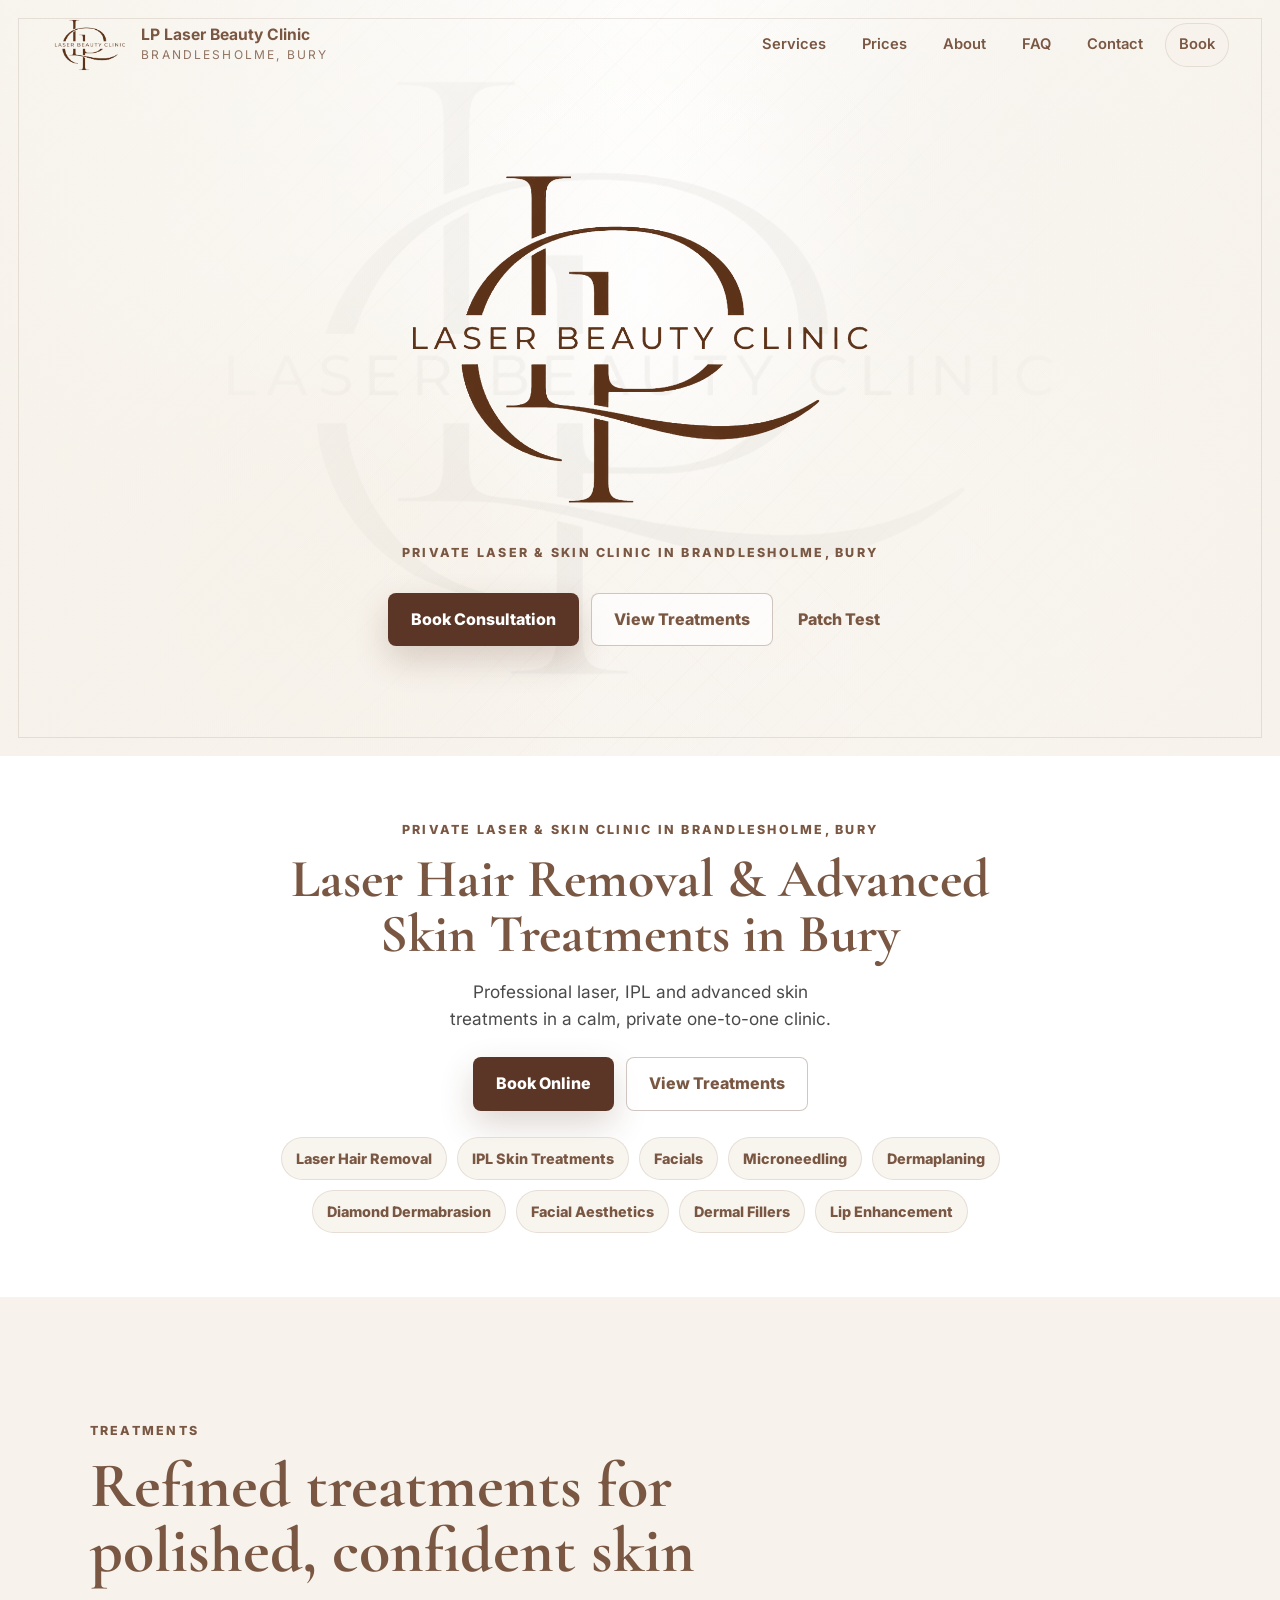
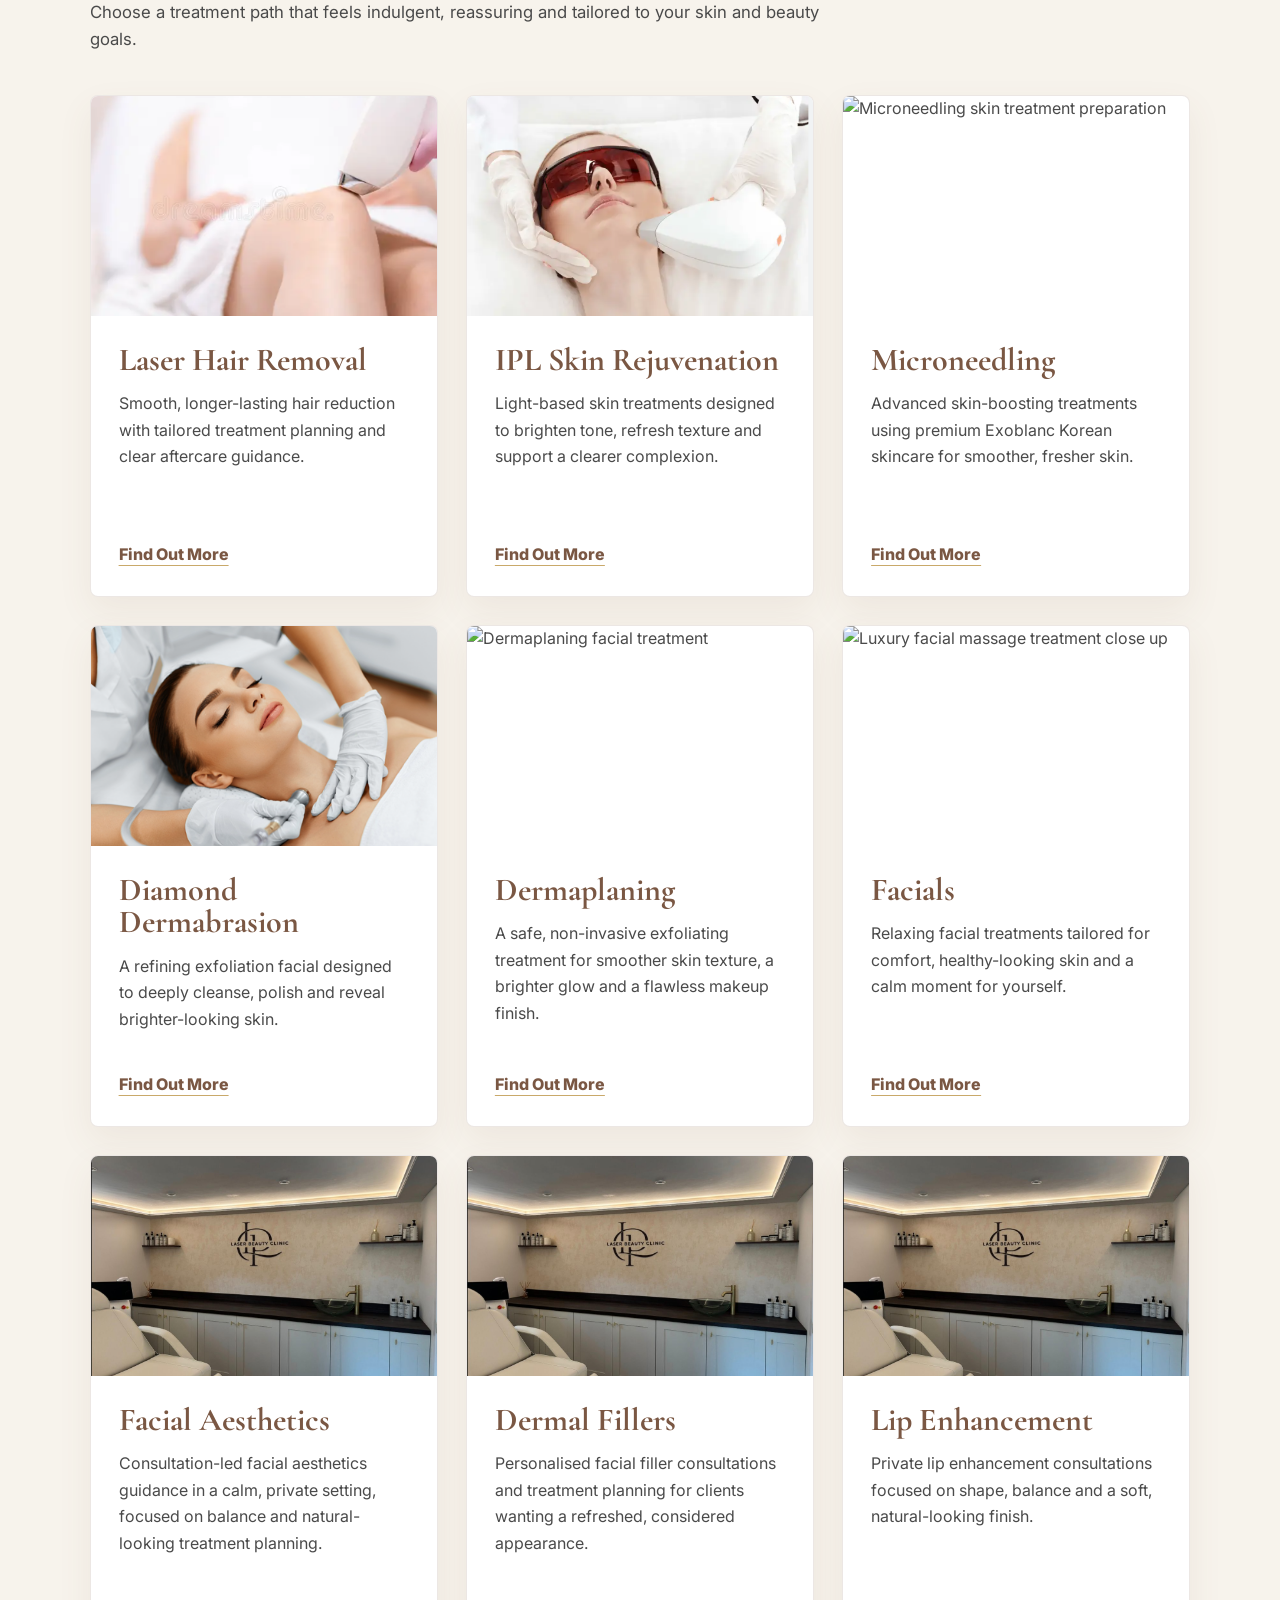
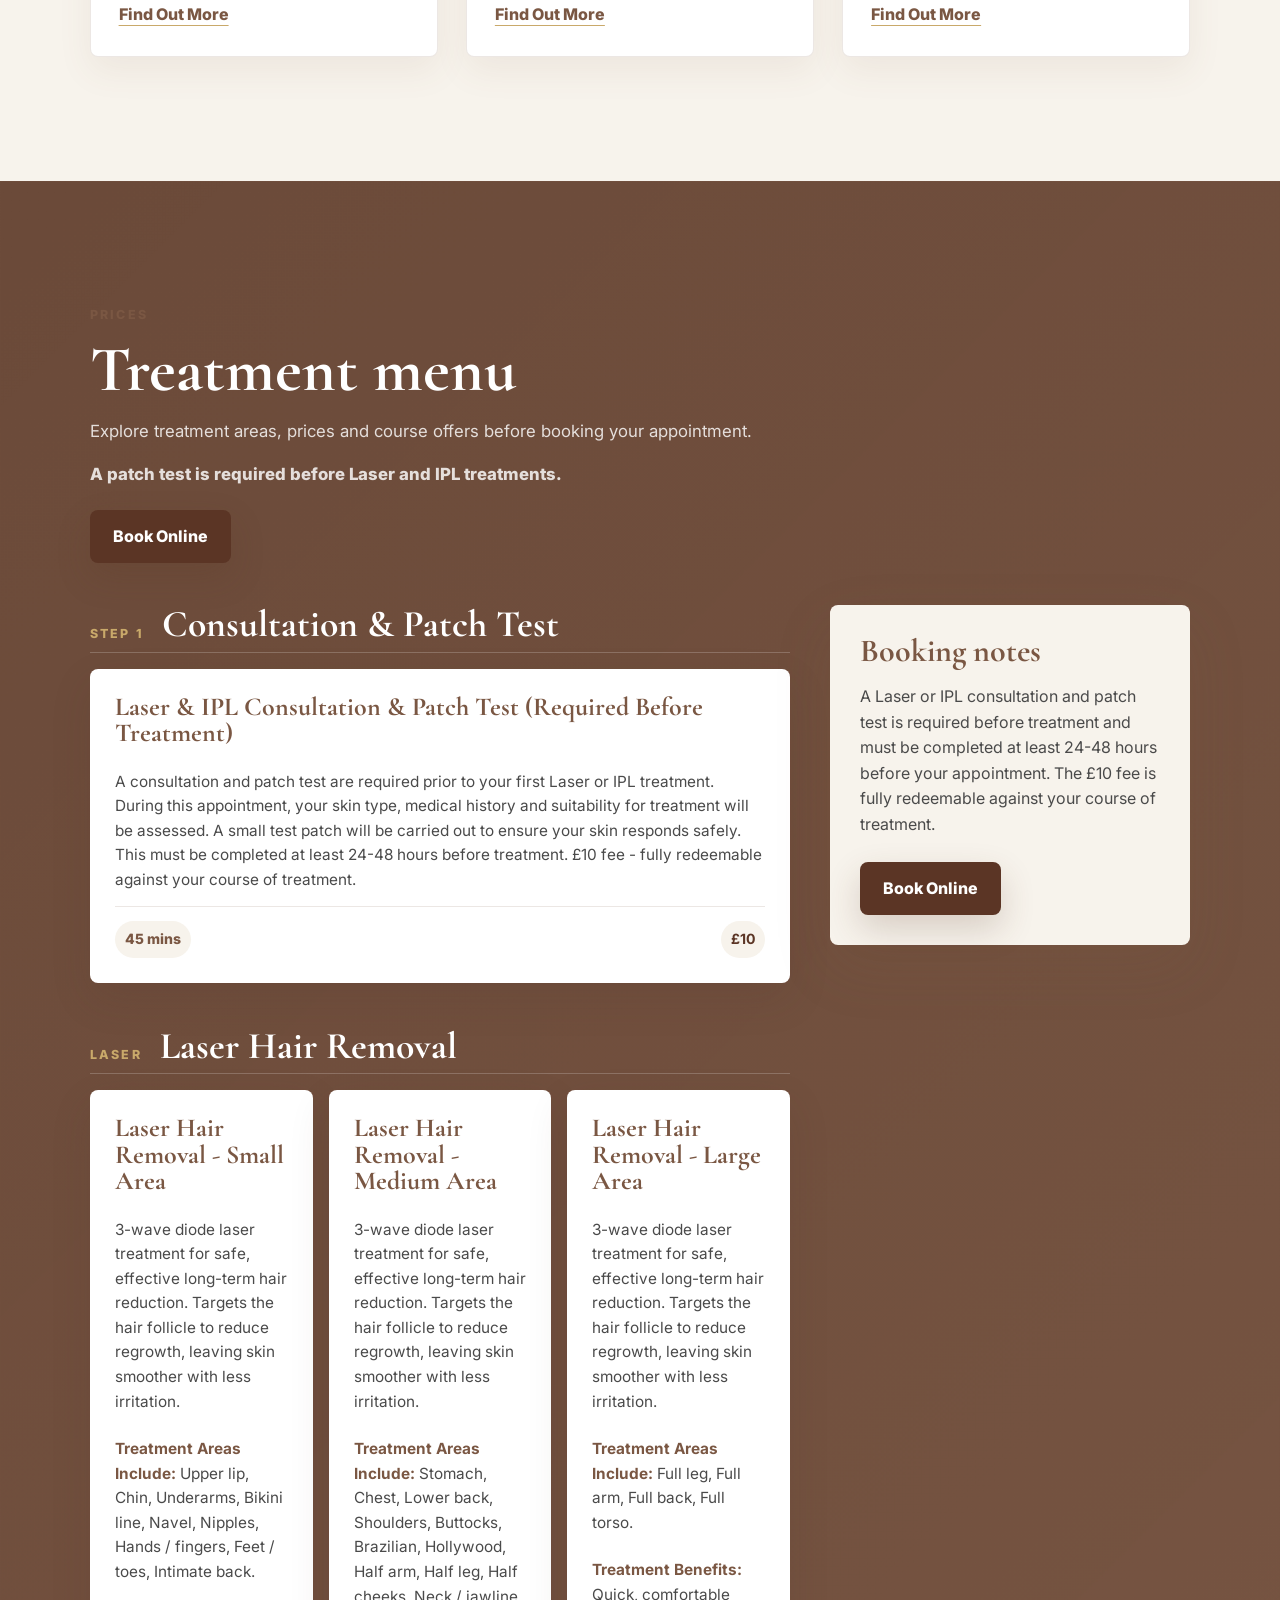
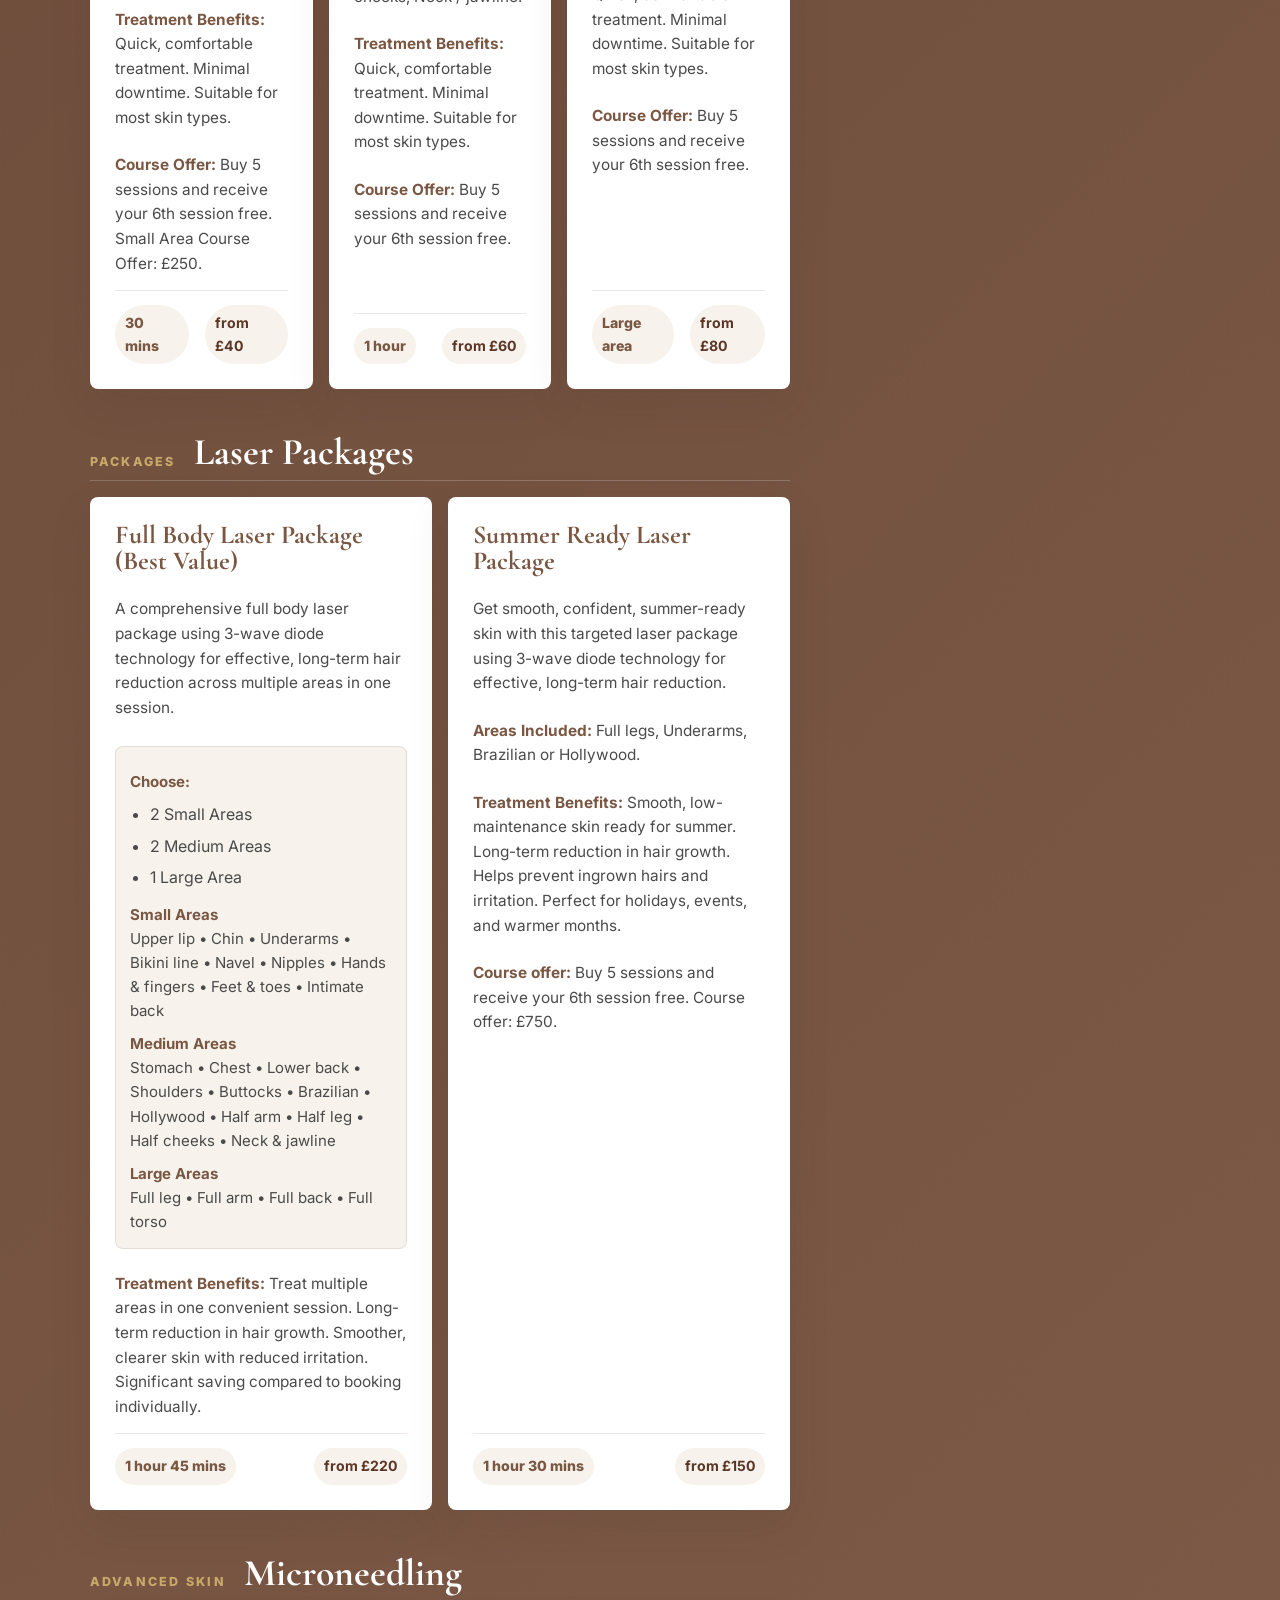
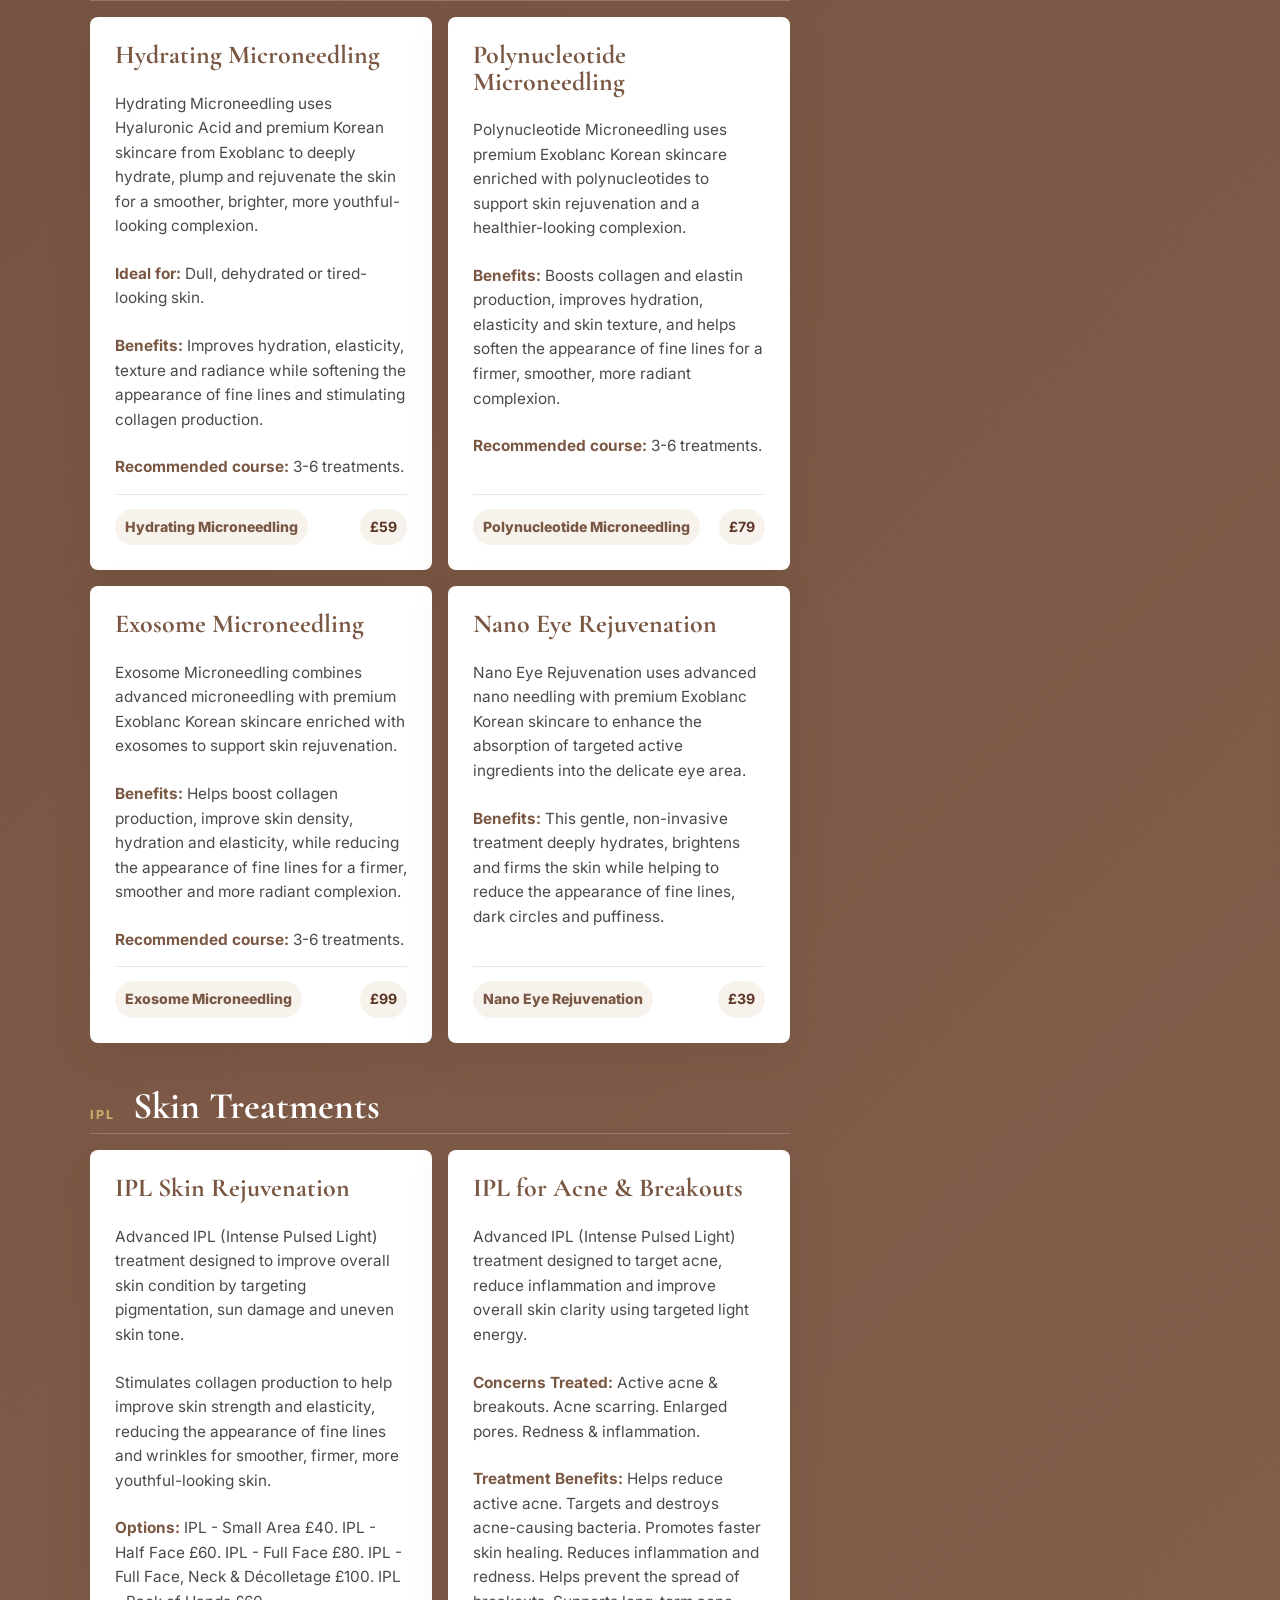
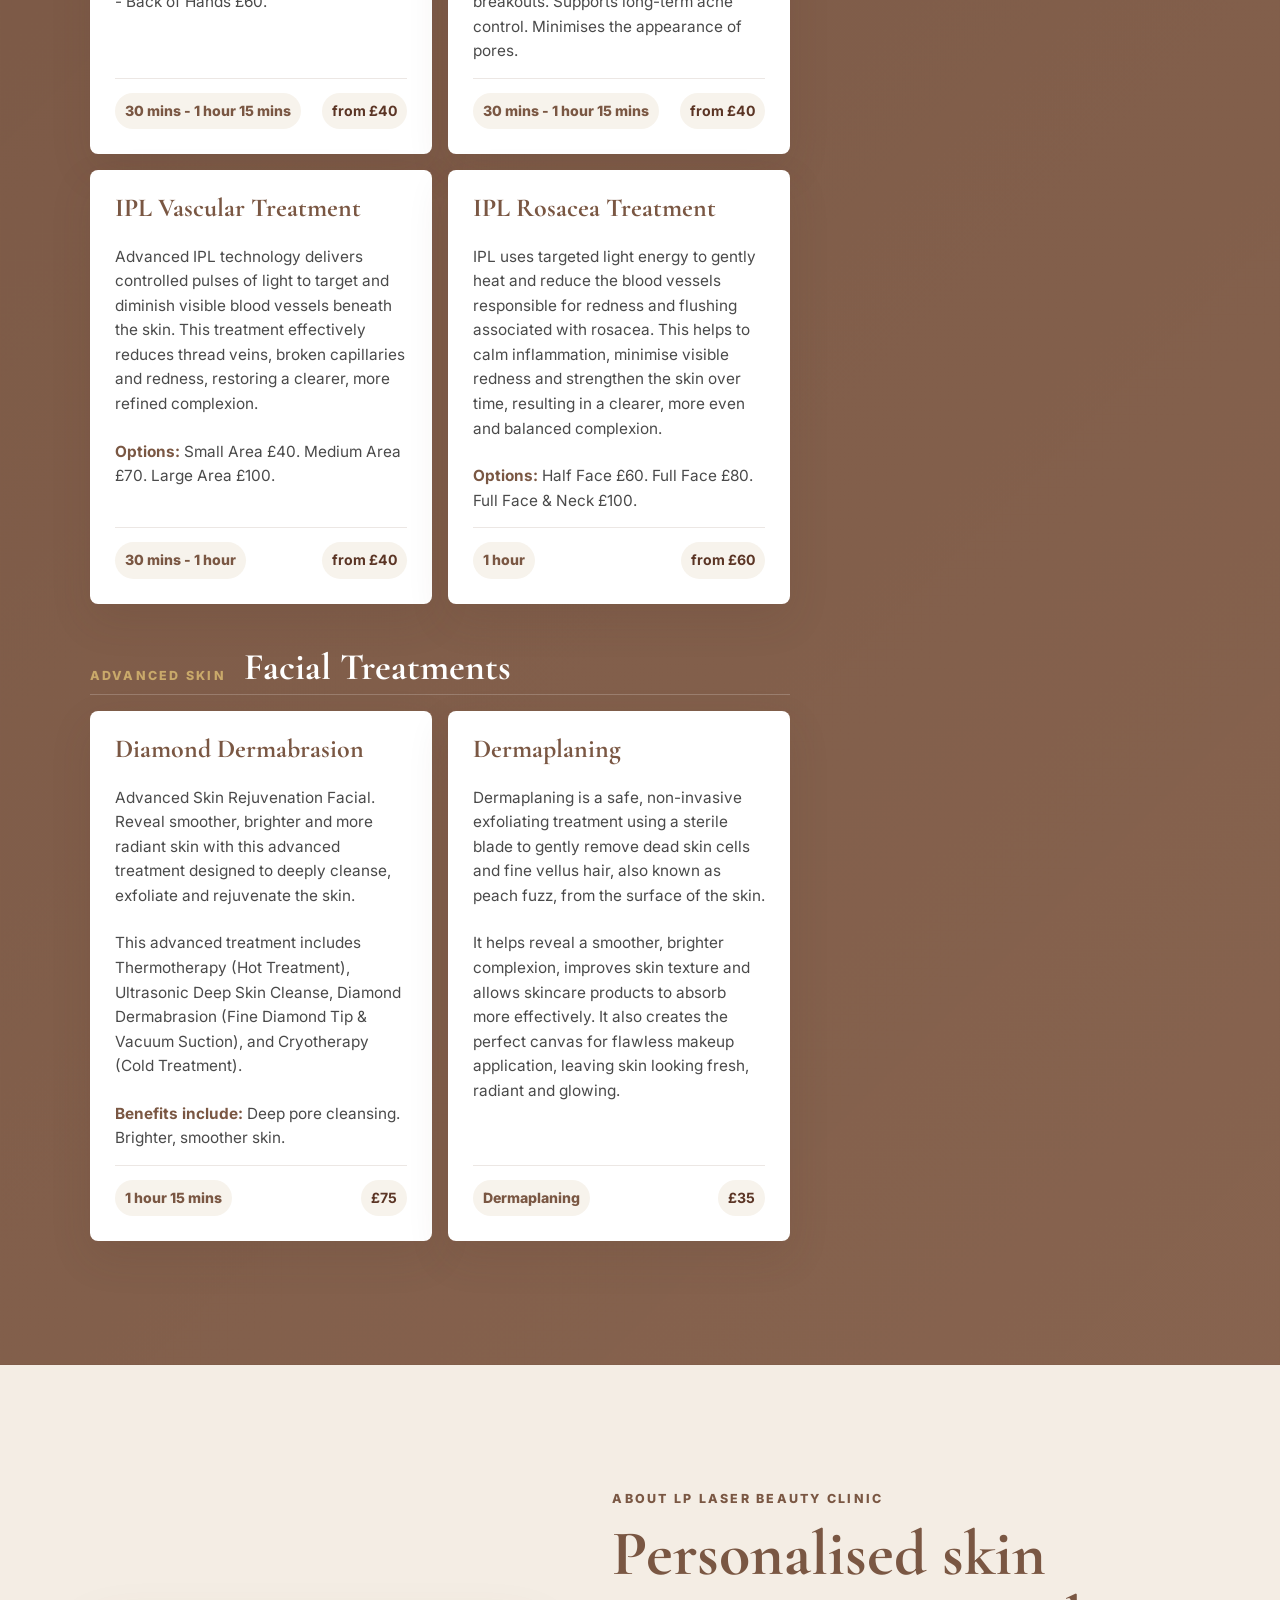
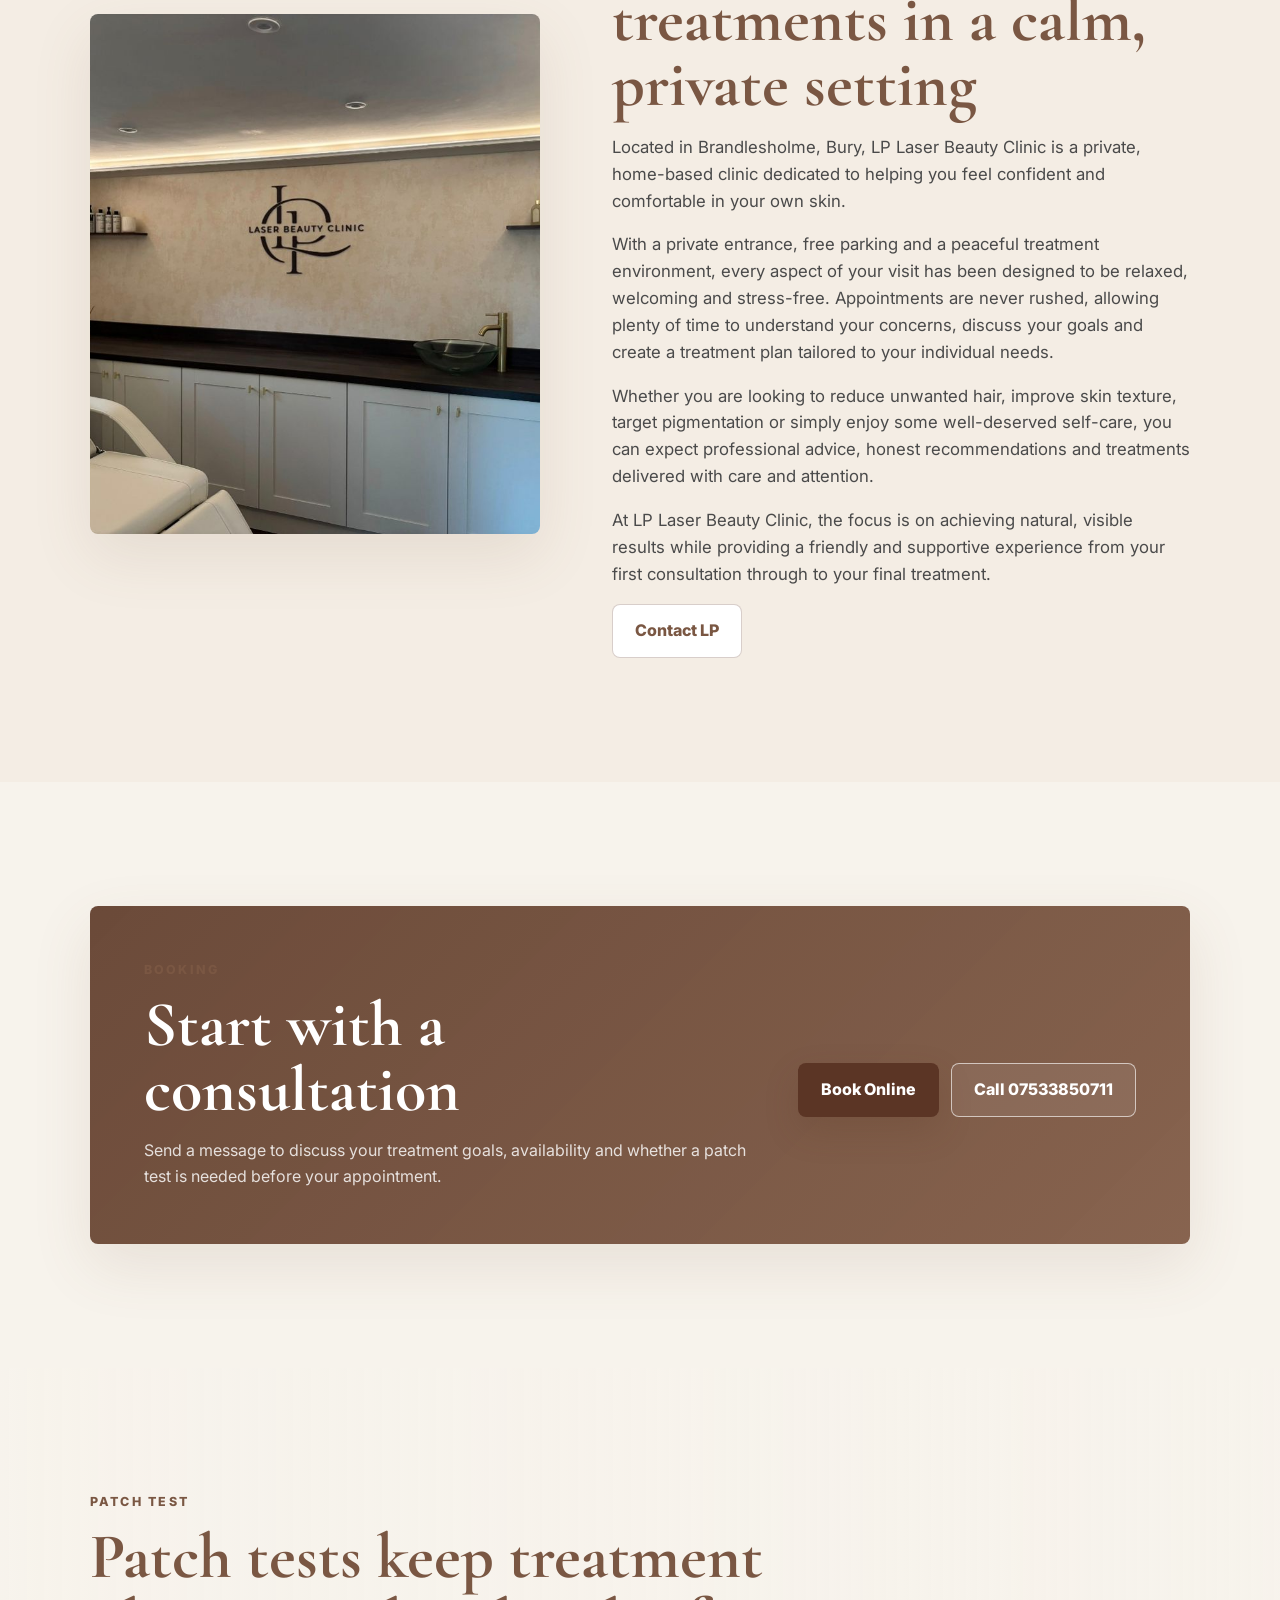
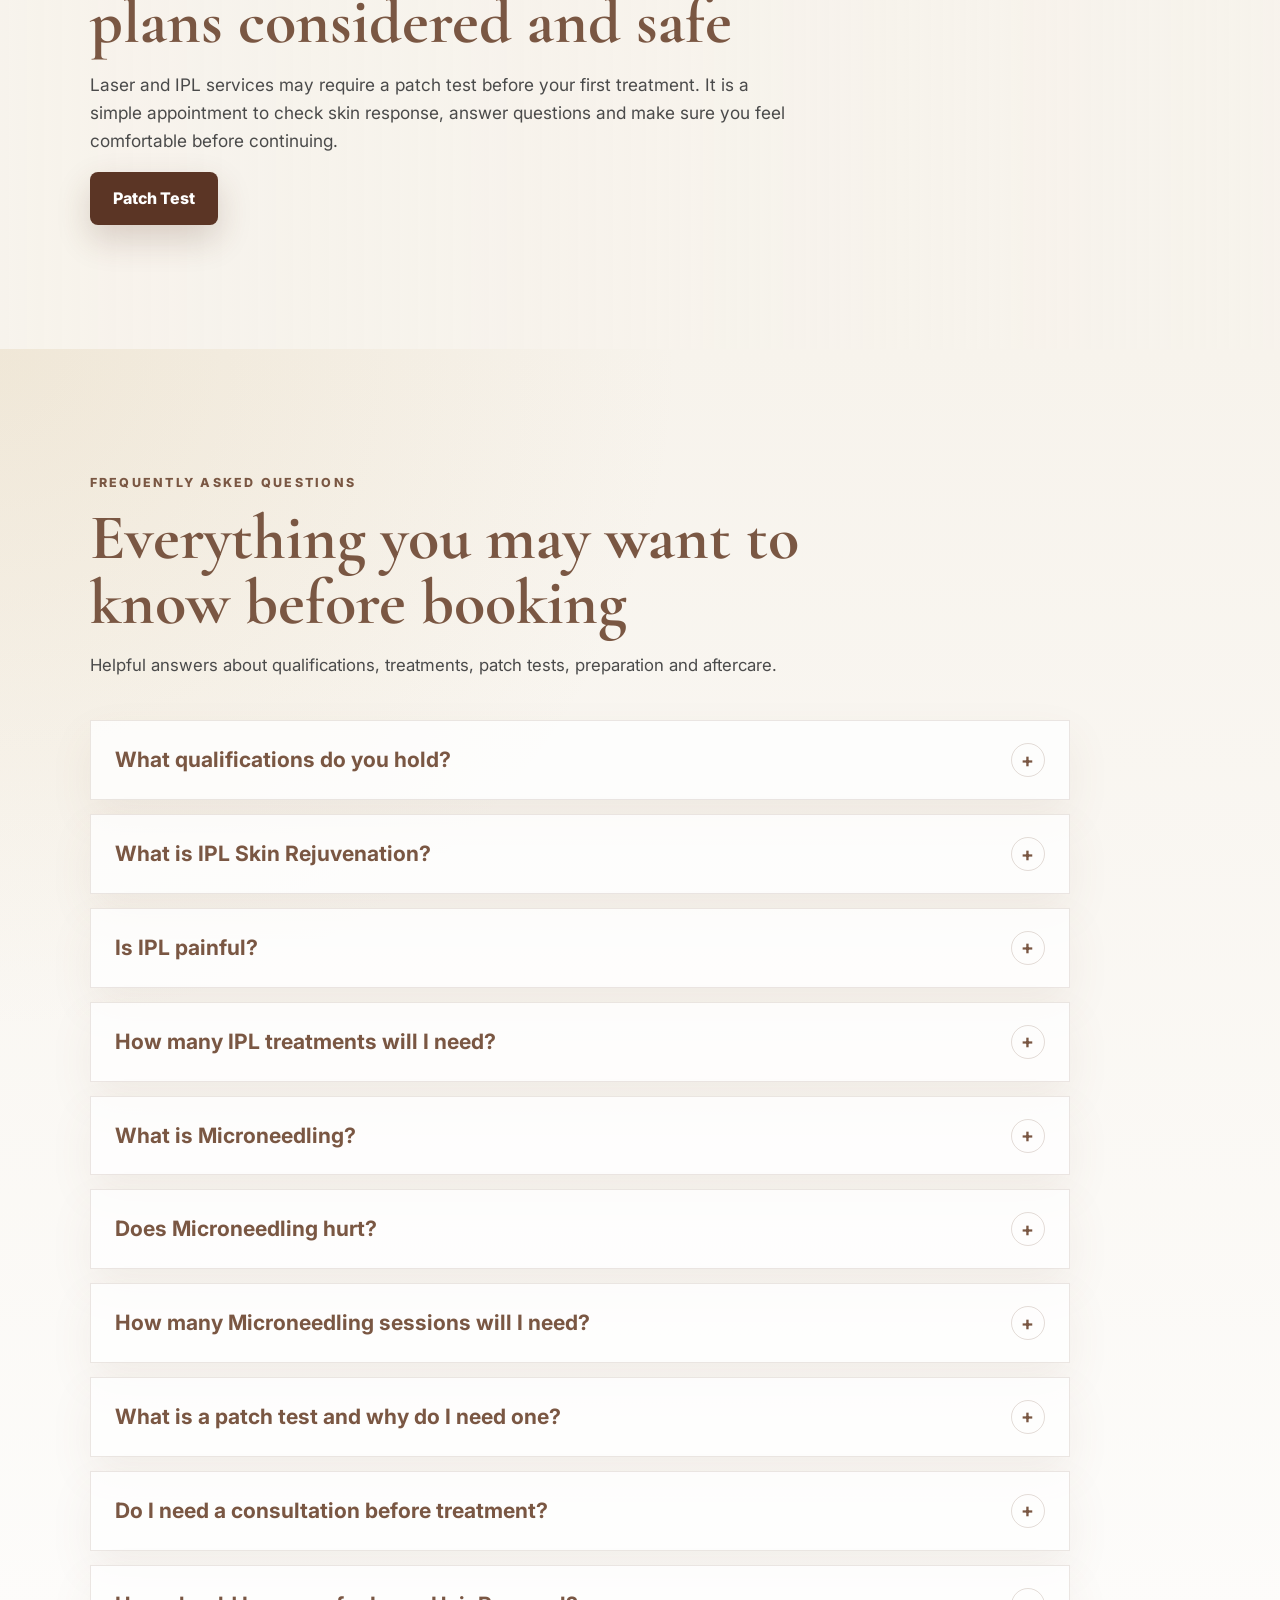
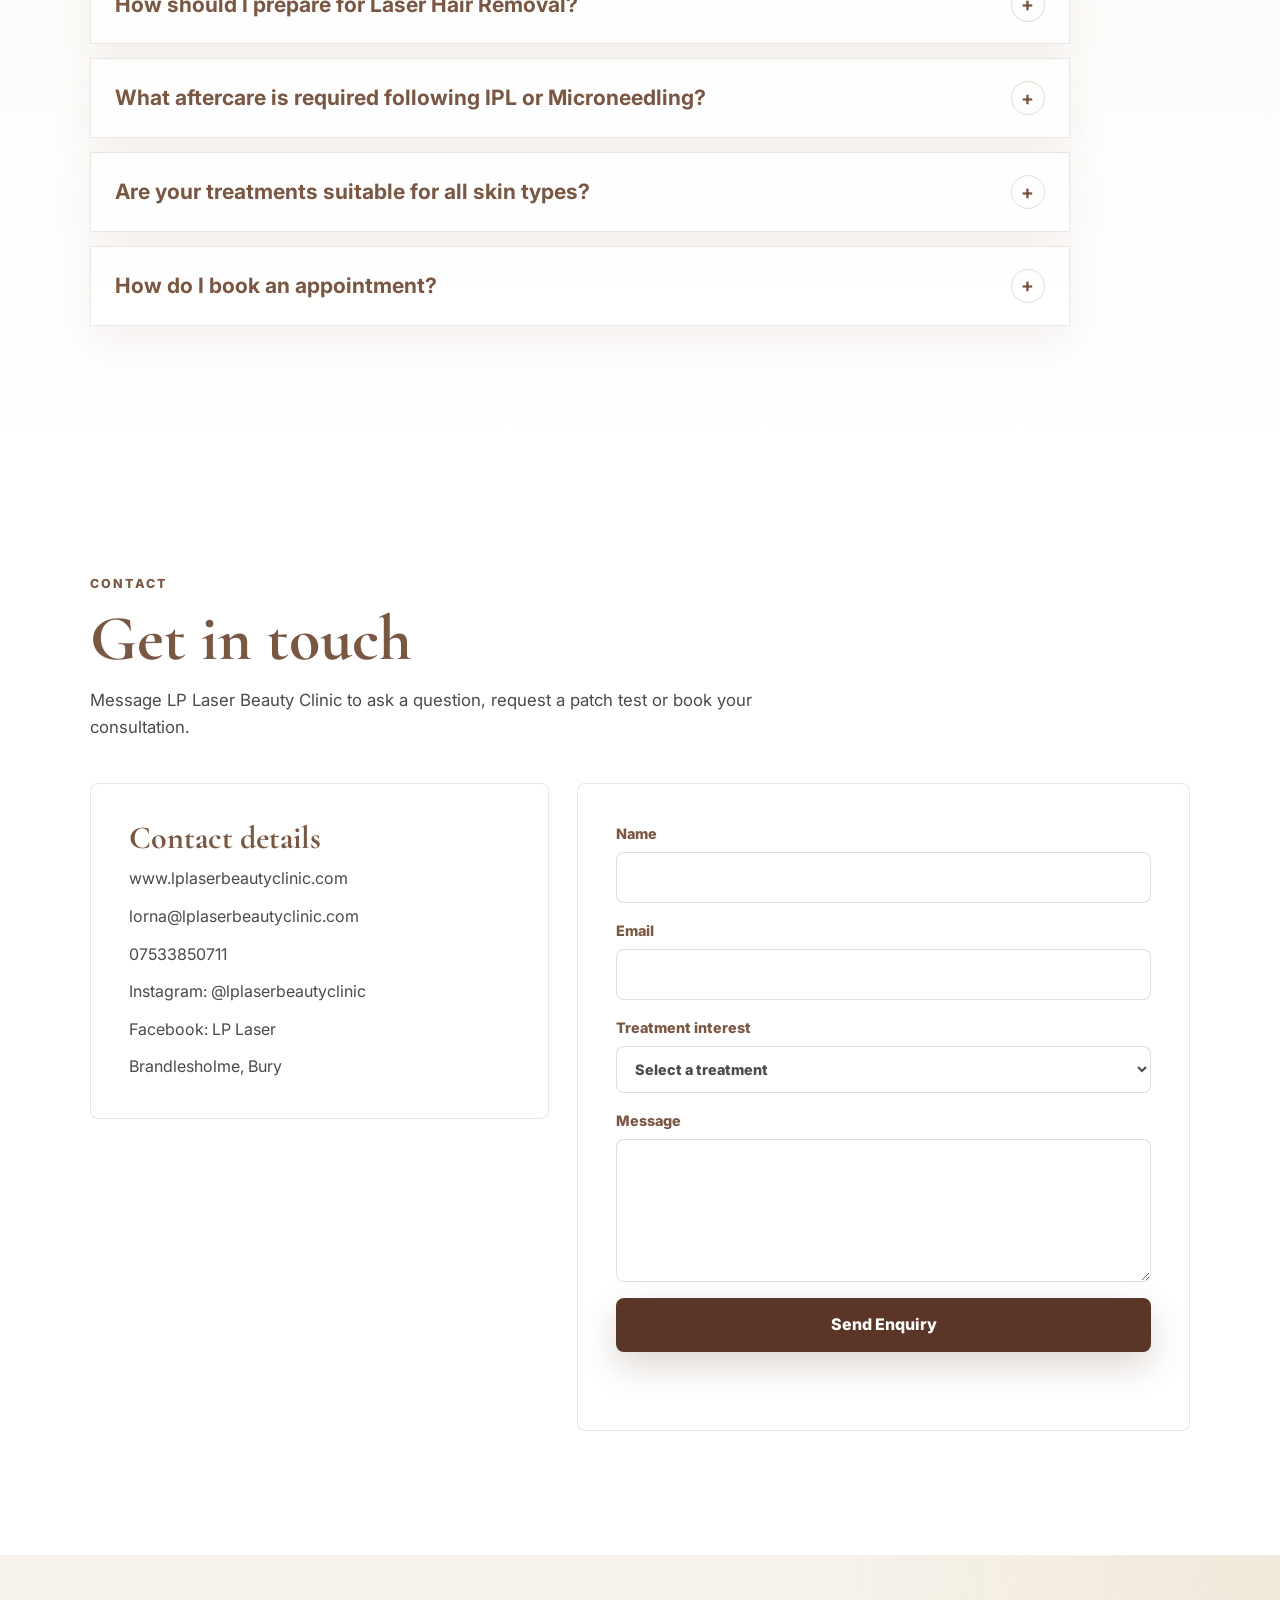
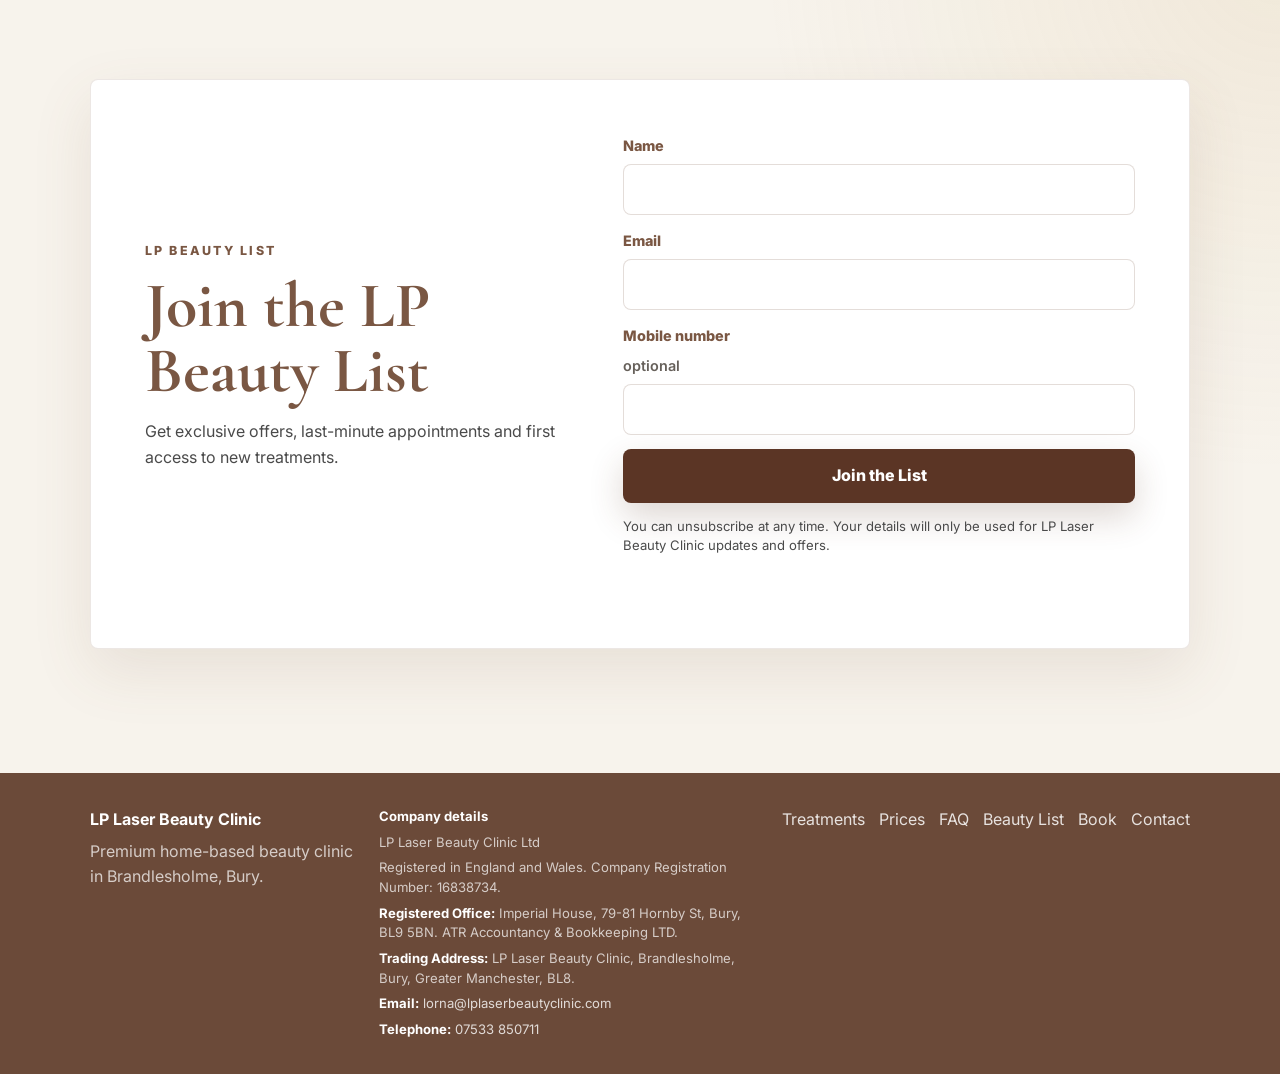
==== index.html @ 33c4f33a "Update laser hair removal pricing" ====
<!DOCTYPE html>
<html lang="en">
<head>
  <meta charset="UTF-8">
  <meta name="viewport" content="width=device-width, initial-scale=1.0">
  <meta name="description" content="Private laser and skin clinic in Brandlesholme, Bury offering laser hair removal, IPL, microneedling, dermaplaning, facials and facial aesthetics.">
  <meta name="robots" content="index, follow">
  <meta name="theme-color" content="#F7F3EC">
  <link rel="canonical" href="https://www.lplaserbeautyclinic.com/">
  <link rel="icon" href="photos%20%26%20Logos/lp-logo-silhouette.svg" type="image/svg+xml">
  <meta property="og:type" content="website">
  <meta property="og:title" content="Laser Hair Removal & Skin Clinic in Bury | LP Laser Beauty Clinic">
  <meta property="og:description" content="Private laser hair removal, IPL skin treatments, microneedling, dermaplaning, diamond dermabrasion, facials and facial aesthetics in Brandlesholme, Bury.">
  <meta property="og:url" content="https://www.lplaserbeautyclinic.com/">
  <meta property="og:site_name" content="LP Laser Beauty Clinic">
  <meta property="og:image" content="https://www.lplaserbeautyclinic.com/photos%20%26%20Logos/clinic-room.jpg">
  <meta name="twitter:card" content="summary_large_image">
  <meta name="twitter:title" content="Laser Hair Removal & Skin Clinic in Bury | LP Laser Beauty Clinic">
  <meta name="twitter:description" content="Private laser hair removal, IPL skin treatments, microneedling, dermaplaning, diamond dermabrasion, facials and facial aesthetics in Brandlesholme, Bury.">
  <meta name="twitter:image" content="https://www.lplaserbeautyclinic.com/photos%20%26%20Logos/clinic-room.jpg">
  <title>Laser Hair Removal & Skin Clinic in Bury | LP Laser Beauty Clinic</title>
  <link rel="preconnect" href="https://fonts.googleapis.com">
  <link rel="preconnect" href="https://fonts.gstatic.com" crossorigin>
  <link href="https://fonts.googleapis.com/css2?family=Cormorant+Garamond:wght@500;600;700&family=Inter:wght@400;500;600;700&display=swap" rel="stylesheet">
  <link rel="stylesheet" href="styles.css">
  <script type="application/ld+json">
  {
    "@context": "https://schema.org",
    "@type": "BeautySalon",
    "name": "LP Laser Beauty Clinic",
    "url": "https://www.lplaserbeautyclinic.com/",
    "image": "https://www.lplaserbeautyclinic.com/photos%20%26%20Logos/clinic-room.jpg",
    "description": "Private laser and skin clinic in Brandlesholme, Bury offering laser hair removal, IPL skin treatments, microneedling, dermaplaning, diamond dermabrasion, facials, facial aesthetics, dermal fillers and lip enhancement.",
    "telephone": "+447533850711",
    "email": "lorna@lplaserbeautyclinic.com",
    "priceRange": "££",
    "address": {
      "@type": "PostalAddress",
      "addressLocality": "Brandlesholme",
      "addressRegion": "Bury",
      "postalCode": "BL8",
      "addressCountry": "GB"
    },
    "areaServed": [
      "Brandlesholme",
      "Bury",
      "Greater Manchester"
    ],
    "sameAs": [
      "https://www.instagram.com/lplaserbeautyclinic",
      "https://www.facebook.com/lplaserbeautyclinic"
    ],
    "hasOfferCatalog": {
      "@type": "OfferCatalog",
      "name": "LP Laser Beauty Clinic Treatments",
      "itemListElement": [
        {
          "@type": "Offer",
          "itemOffered": {
            "@type": "Service",
            "name": "Laser Hair Removal"
          }
        },
        {
          "@type": "Offer",
          "itemOffered": {
            "@type": "Service",
            "name": "IPL Skin Treatments"
          }
        },
        {
          "@type": "Offer",
          "itemOffered": {
            "@type": "Service",
            "name": "Microneedling"
          }
        },
        {
          "@type": "Offer",
          "itemOffered": {
            "@type": "Service",
            "name": "Dermaplaning"
          }
        },
        {
          "@type": "Offer",
          "itemOffered": {
            "@type": "Service",
            "name": "Diamond Dermabrasion"
          }
        },
        {
          "@type": "Offer",
          "itemOffered": {
            "@type": "Service",
            "name": "Facials"
          }
        },
        {
          "@type": "Offer",
          "itemOffered": {
            "@type": "Service",
            "name": "Facial Aesthetics"
          }
        },
        {
          "@type": "Offer",
          "itemOffered": {
            "@type": "Service",
            "name": "Dermal Fillers"
          }
        },
        {
          "@type": "Offer",
          "itemOffered": {
            "@type": "Service",
            "name": "Lip Enhancement"
          }
        }
      ]
    }
  }
  </script>
</head>
<body>
  <header class="site-header" data-header>
    <a class="brand" href="#home" aria-label="LP Laser Beauty Clinic home">
      <span class="brand-mark">
        <img src="photos%20%26%20Logos/lp-logo-silhouette.svg" alt="" aria-hidden="true">
      </span>
      <span>
        <strong>LP Laser Beauty Clinic</strong>
        <small>Brandlesholme, Bury</small>
      </span>
    </a>

    <button class="nav-toggle" type="button" aria-expanded="false" aria-controls="site-nav" data-nav-toggle>
      <span></span>
      <span></span>
      <span></span>
      <span class="sr-only">Open menu</span>
    </button>

    <nav id="site-nav" class="site-nav" data-nav>
      <a href="#services">Services</a>
      <a href="#prices">Prices</a>
      <a href="#about">About</a>
      <a href="#faq">FAQ</a>
      <a href="#contact">Contact</a>
      <a class="nav-cta" href="https://facesconsent.com/bookings/lorna-beanland" target="_blank" rel="noreferrer">Book</a>
    </nav>
  </header>

  <main>
    <section id="home" class="hero">
      <div class="hero-bg" role="img" aria-label="Warm cream and gold background with a faint LP Laser Beauty Clinic logo silhouette"></div>
      <div class="hero-content">
        <img class="hero-logo" src="photos%20%26%20Logos/lp-logo-silhouette.svg" alt="LP Laser Beauty Clinic logo">
        <p class="eyebrow">Private laser &amp; skin clinic in Brandlesholme, Bury</p>
        <h1 class="sr-only">Laser Hair Removal &amp; Advanced Skin Treatments in Bury</h1>
        <div class="hero-actions">
          <a class="button primary" href="https://facesconsent.com/bookings/lorna-beanland" target="_blank" rel="noreferrer">Book Consultation</a>
          <a class="button secondary" href="#services">View Treatments</a>
          <a class="button text-button" href="#patch-test">Patch Test</a>
        </div>
      </div>
    </section>

    <section class="intro-band intro-statement" aria-label="Clinic introduction">
      <div>
        <p class="eyebrow">Private laser &amp; skin clinic in Brandlesholme, Bury</p>
        <h2>Laser Hair Removal &amp; Advanced Skin Treatments in Bury</h2>
        <p>Professional laser, IPL and advanced skin treatments in a calm, private one-to-one clinic.</p>
        <div class="intro-actions">
          <a class="button primary" href="https://facesconsent.com/bookings/lorna-beanland" target="_blank" rel="noreferrer">Book Online</a>
          <a class="button secondary" href="#services">View Treatments</a>
        </div>
        <div class="intro-tags" aria-label="Available treatments">
          <a href="laser-hair-removal-bury/" aria-label="Find out more about Laser Hair Removal in Bury">Laser Hair Removal</a>
          <a href="ipl-skin-rejuvenation-bury/" aria-label="Find out more about IPL Skin Treatments in Bury">IPL Skin Treatments</a>
          <a href="#facials" aria-label="Find out more about Facials">Facials</a>
          <a href="microneedling-bury/" aria-label="Find out more about Microneedling in Bury">Microneedling</a>
          <a href="dermaplaning-bury/" aria-label="Find out more about Dermaplaning in Bury">Dermaplaning</a>
          <a href="diamond-dermabrasion-bury/" aria-label="Find out more about Diamond Dermabrasion in Bury">Diamond Dermabrasion</a>
          <a href="facial-aesthetics-bury/" aria-label="Find out more about Facial Aesthetics in Bury">Facial Aesthetics</a>
          <a href="dermal-fillers-bury/" aria-label="Find out more about Dermal Fillers in Bury">Dermal Fillers</a>
          <a href="lip-enhancement-bury/" aria-label="Find out more about Lip Enhancement in Bury">Lip Enhancement</a>
        </div>
      </div>
    </section>

    <section id="services" class="section services-section">
      <div class="section-heading">
        <p class="eyebrow">Treatments</p>
        <h2>Refined treatments for polished, confident skin</h2>
        <p>Choose a treatment path that feels indulgent, reassuring and tailored to your skin and beauty goals.</p>
      </div>

      <div class="service-grid">
        <article class="service-card">
          <img src="photos%20%26%20Logos/Laser%20hair.png" alt="Laser hair removal treatment machine">
          <div>
            <h3>Laser Hair Removal</h3>
            <p>Smooth, longer-lasting hair reduction with tailored treatment planning and clear aftercare guidance.</p>
            <a href="laser-hair-removal-bury/">Find Out More</a>
          </div>
        </article>
        <article class="service-card">
          <img src="photos%20%26%20Logos/IPL.png" alt="IPL skin rejuvenation treatment machine">
          <div>
            <h3>IPL Skin Rejuvenation</h3>
            <p>Light-based skin treatments designed to brighten tone, refresh texture and support a clearer complexion.</p>
            <a href="ipl-skin-rejuvenation-bury/">Find Out More</a>
          </div>
        </article>
        <article class="service-card">
          <img src="https://images.pexels.com/photos/3985329/pexels-photo-3985329.jpeg?auto=compress&cs=tinysrgb&w=900" alt="Microneedling skin treatment preparation">
          <div>
            <h3>Microneedling</h3>
            <p>Advanced skin-boosting treatments using premium Exoblanc Korean skincare for smoother, fresher skin.</p>
            <a href="microneedling-bury/">Find Out More</a>
          </div>
        </article>
        <article class="service-card">
          <img src="photos%20%26%20Logos/Microdermabration.png" alt="Diamond dermabrasion treatment machine">
          <div>
            <h3>Diamond Dermabrasion</h3>
            <p>A refining exfoliation facial designed to deeply cleanse, polish and reveal brighter-looking skin.</p>
            <a href="diamond-dermabrasion-bury/">Find Out More</a>
          </div>
        </article>
        <article class="service-card">
          <img src="https://images.pexels.com/photos/5069432/pexels-photo-5069432.jpeg?auto=compress&cs=tinysrgb&w=900" alt="Dermaplaning facial treatment">
          <div>
            <h3>Dermaplaning</h3>
            <p>A safe, non-invasive exfoliating treatment for smoother skin texture, a brighter glow and a flawless makeup finish.</p>
            <a href="dermaplaning-bury/">Find Out More</a>
          </div>
        </article>
        <article class="service-card">
          <img src="https://images.pexels.com/photos/37229287/pexels-photo-37229287.jpeg?auto=compress&cs=tinysrgb&w=900" alt="Luxury facial massage treatment close up">
          <div>
            <h3>Facials</h3>
            <p>Relaxing facial treatments tailored for comfort, healthy-looking skin and a calm moment for yourself.</p>
            <a href="#facials">Find Out More</a>
          </div>
        </article>
        <article class="service-card">
          <img src="photos%20%26%20Logos/clinic-room.jpg" alt="Private treatment room for facial aesthetics consultations">
          <div>
            <h3>Facial Aesthetics</h3>
            <p>Consultation-led facial aesthetics guidance in a calm, private setting, focused on balance and natural-looking treatment planning.</p>
            <a href="facial-aesthetics-bury/">Find Out More</a>
          </div>
        </article>
        <article class="service-card">
          <img src="photos%20%26%20Logos/clinic-room.jpg" alt="Private treatment room for dermal filler appointments">
          <div>
            <h3>Dermal Fillers</h3>
            <p>Personalised facial filler consultations and treatment planning for clients wanting a refreshed, considered appearance.</p>
            <a href="dermal-fillers-bury/">Find Out More</a>
          </div>
        </article>
        <article class="service-card">
          <img src="photos%20%26%20Logos/clinic-room.jpg" alt="Private treatment room for lip enhancement appointments">
          <div>
            <h3>Lip Enhancement</h3>
            <p>Private lip enhancement consultations focused on shape, balance and a soft, natural-looking finish.</p>
            <a href="lip-enhancement-bury/">Find Out More</a>
          </div>
        </article>
      </div>
    </section>

    <section id="prices" class="section prices-section">
      <div class="section-heading">
        <p class="eyebrow">Prices</p>
        <h2>Treatment menu</h2>
        <p>Explore treatment areas, prices and course offers before booking your appointment.</p>
        <p class="price-reminder">A patch test is required before Laser and IPL treatments.</p>
        <a class="button primary price-heading-button" href="https://facesconsent.com/bookings/lorna-beanland" target="_blank" rel="noreferrer">Book Online</a>
      </div>

      <div class="price-layout">
        <div class="fresha-menu" aria-label="Detailed treatment menu">
          <div class="menu-category">
            <span>Step 1</span>
            <h3>Consultation & Patch Test</h3>
          </div>
          <article class="fresha-card">
            <div class="fresha-card-head">
              <span>45 mins</span>
              <strong>&pound;10</strong>
            </div>
            <h3>Laser & IPL Consultation & Patch Test (Required Before Treatment)</h3>
            <p>A consultation and patch test are required prior to your first Laser or IPL treatment. During this appointment, your skin type, medical history and suitability for treatment will be assessed. A small test patch will be carried out to ensure your skin responds safely. This must be completed at least 24-48 hours before treatment. &pound;10 fee - fully redeemable against your course of treatment.</p>
          </article>

          <div class="menu-category" id="laser-hair-removal">
            <span>Laser</span>
            <h3>Laser Hair Removal</h3>
          </div>
          <div class="treatment-row laser-area-row">
            <article class="fresha-card">
              <div class="fresha-card-head">
                <span>30 mins</span>
                <strong>from &pound;40</strong>
              </div>
              <h3>Laser Hair Removal - Small Area</h3>
              <p>3-wave diode laser treatment for safe, effective long-term hair reduction. Targets the hair follicle to reduce regrowth, leaving skin smoother with less irritation.</p>
              <p><b>Treatment Areas Include:</b> Upper lip, Chin, Underarms, Bikini line, Navel, Nipples, Hands / fingers, Feet / toes, Intimate back.</p>
              <p><b>Treatment Benefits:</b> Quick, comfortable treatment. Minimal downtime. Suitable for most skin types.</p>
              <p><b>Course Offer:</b> Buy 5 sessions and receive your 6th session free. Small Area Course Offer: &pound;250.</p>
            </article>

            <article class="fresha-card">
              <div class="fresha-card-head">
                <span>1 hour</span>
                <strong>from &pound;60</strong>
              </div>
              <h3>Laser Hair Removal - Medium Area</h3>
              <p>3-wave diode laser treatment for safe, effective long-term hair reduction. Targets the hair follicle to reduce regrowth, leaving skin smoother with less irritation.</p>
              <p><b>Treatment Areas Include:</b> Stomach, Chest, Lower back, Shoulders, Buttocks, Brazilian, Hollywood, Half arm, Half leg, Half cheeks, Neck / jawline.</p>
              <p><b>Treatment Benefits:</b> Quick, comfortable treatment. Minimal downtime. Suitable for most skin types.</p>
              <p><b>Course Offer:</b> Buy 5 sessions and receive your 6th session free.</p>
            </article>

            <article class="fresha-card">
              <div class="fresha-card-head">
                <span>Large area</span>
                <strong>from &pound;80</strong>
              </div>
              <h3>Laser Hair Removal - Large Area</h3>
              <p>3-wave diode laser treatment for safe, effective long-term hair reduction. Targets the hair follicle to reduce regrowth, leaving skin smoother with less irritation.</p>
              <p><b>Treatment Areas Include:</b> Full leg, Full arm, Full back, Full torso.</p>
              <p><b>Treatment Benefits:</b> Quick, comfortable treatment. Minimal downtime. Suitable for most skin types.</p>
              <p><b>Course Offer:</b> Buy 5 sessions and receive your 6th session free.</p>
            </article>
          </div>

          <div class="menu-category">
            <span>Packages</span>
            <h3>Laser Packages</h3>
          </div>
          <article class="fresha-card">
            <div class="fresha-card-head">
              <span>1 hour 45 mins</span>
              <strong>from &pound;220</strong>
            </div>
            <h3>Full Body Laser Package (Best Value)</h3>
            <p>A comprehensive full body laser package using 3-wave diode technology for effective, long-term hair reduction across multiple areas in one session.</p>
            <div class="package-breakdown">
              <p><b>Choose:</b></p>
              <ul>
                <li>2 Small Areas</li>
                <li>2 Medium Areas</li>
                <li>1 Large Area</li>
              </ul>
              <p><b>Small Areas</b><br>Upper lip &bull; Chin &bull; Underarms &bull; Bikini line &bull; Navel &bull; Nipples &bull; Hands &amp; fingers &bull; Feet &amp; toes &bull; Intimate back</p>
              <p><b>Medium Areas</b><br>Stomach &bull; Chest &bull; Lower back &bull; Shoulders &bull; Buttocks &bull; Brazilian &bull; Hollywood &bull; Half arm &bull; Half leg &bull; Half cheeks &bull; Neck &amp; jawline</p>
              <p><b>Large Areas</b><br>Full leg &bull; Full arm &bull; Full back &bull; Full torso</p>
            </div>
            <p><b>Treatment Benefits:</b> Treat multiple areas in one convenient session. Long-term reduction in hair growth. Smoother, clearer skin with reduced irritation. Significant saving compared to booking individually.</p>
          </article>

          <article class="fresha-card">
            <div class="fresha-card-head">
              <span>1 hour 30 mins</span>
              <strong>from &pound;150</strong>
            </div>
            <h3>Summer Ready Laser Package</h3>
            <p>Get smooth, confident, summer-ready skin with this targeted laser package using 3-wave diode technology for effective, long-term hair reduction.</p>
            <p><b>Areas Included:</b> Full legs, Underarms, Brazilian or Hollywood.</p>
            <p><b>Treatment Benefits:</b> Smooth, low-maintenance skin ready for summer. Long-term reduction in hair growth. Helps prevent ingrown hairs and irritation. Perfect for holidays, events, and warmer months.</p>
            <p><b>Course offer:</b> Buy 5 sessions and receive your 6th session free. Course offer: &pound;750.</p>
          </article>

          <div class="menu-category" id="microneedling">
            <span>Advanced Skin</span>
            <h3>Microneedling</h3>
          </div>
          <div class="treatment-row microneedling-row">
            <article class="fresha-card">
              <div class="fresha-card-head">
                <span>Hydrating Microneedling</span>
                <strong>&pound;59</strong>
              </div>
              <h3>Hydrating Microneedling</h3>
              <p>Hydrating Microneedling uses Hyaluronic Acid and premium Korean skincare from Exoblanc to deeply hydrate, plump and rejuvenate the skin for a smoother, brighter, more youthful-looking complexion.</p>
              <p><b>Ideal for:</b> Dull, dehydrated or tired-looking skin.</p>
              <p><b>Benefits:</b> Improves hydration, elasticity, texture and radiance while softening the appearance of fine lines and stimulating collagen production.</p>
              <p><b>Recommended course:</b> 3-6 treatments.</p>
            </article>

            <article class="fresha-card">
              <div class="fresha-card-head">
                <span>Polynucleotide Microneedling</span>
                <strong>&pound;79</strong>
              </div>
              <h3>Polynucleotide Microneedling</h3>
              <p>Polynucleotide Microneedling uses premium Exoblanc Korean skincare enriched with polynucleotides to support skin rejuvenation and a healthier-looking complexion.</p>
              <p><b>Benefits:</b> Boosts collagen and elastin production, improves hydration, elasticity and skin texture, and helps soften the appearance of fine lines for a firmer, smoother, more radiant complexion.</p>
              <p><b>Recommended course:</b> 3-6 treatments.</p>
            </article>

            <article class="fresha-card">
              <div class="fresha-card-head">
                <span>Exosome Microneedling</span>
                <strong>&pound;99</strong>
              </div>
              <h3>Exosome Microneedling</h3>
              <p>Exosome Microneedling combines advanced microneedling with premium Exoblanc Korean skincare enriched with exosomes to support skin rejuvenation.</p>
              <p><b>Benefits:</b> Helps boost collagen production, improve skin density, hydration and elasticity, while reducing the appearance of fine lines for a firmer, smoother and more radiant complexion.</p>
              <p><b>Recommended course:</b> 3-6 treatments.</p>
            </article>

            <article class="fresha-card">
              <div class="fresha-card-head">
                <span>Nano Eye Rejuvenation</span>
                <strong>&pound;39</strong>
              </div>
              <h3>Nano Eye Rejuvenation</h3>
              <p>Nano Eye Rejuvenation uses advanced nano needling with premium Exoblanc Korean skincare to enhance the absorption of targeted active ingredients into the delicate eye area.</p>
              <p><b>Benefits:</b> This gentle, non-invasive treatment deeply hydrates, brightens and firms the skin while helping to reduce the appearance of fine lines, dark circles and puffiness.</p>
            </article>
          </div>

          <div class="menu-category" id="ipl-skin-treatments">
            <span>IPL</span>
            <h3>Skin Treatments</h3>
          </div>
          <article class="fresha-card">
            <div class="fresha-card-head">
              <span>30 mins - 1 hour 15 mins</span>
              <strong>from &pound;40</strong>
            </div>
            <h3>IPL Skin Rejuvenation</h3>
            <p>Advanced IPL (Intense Pulsed Light) treatment designed to improve overall skin condition by targeting pigmentation, sun damage and uneven skin tone.</p>
            <p>Stimulates collagen production to help improve skin strength and elasticity, reducing the appearance of fine lines and wrinkles for smoother, firmer, more youthful-looking skin.</p>
            <p><b>Options:</b> IPL - Small Area &pound;40. IPL - Half Face &pound;60. IPL - Full Face &pound;80. IPL - Full Face, Neck &amp; D&eacute;colletage &pound;100. IPL - Back of Hands &pound;60.</p>
          </article>

          <article class="fresha-card">
            <div class="fresha-card-head">
              <span>30 mins - 1 hour 15 mins</span>
              <strong>from &pound;40</strong>
            </div>
            <h3>IPL for Acne & Breakouts</h3>
            <p>Advanced IPL (Intense Pulsed Light) treatment designed to target acne, reduce inflammation and improve overall skin clarity using targeted light energy.</p>
            <p><b>Concerns Treated:</b> Active acne & breakouts. Acne scarring. Enlarged pores. Redness & inflammation.</p>
            <p><b>Treatment Benefits:</b> Helps reduce active acne. Targets and destroys acne-causing bacteria. Promotes faster skin healing. Reduces inflammation and redness. Helps prevent the spread of breakouts. Supports long-term acne control. Minimises the appearance of pores.</p>
          </article>

          <article class="fresha-card">
            <div class="fresha-card-head">
              <span>30 mins - 1 hour</span>
              <strong>from &pound;40</strong>
            </div>
            <h3>IPL Vascular Treatment</h3>
            <p>Advanced IPL technology delivers controlled pulses of light to target and diminish visible blood vessels beneath the skin. This treatment effectively reduces thread veins, broken capillaries and redness, restoring a clearer, more refined complexion.</p>
            <p><b>Options:</b> Small Area &pound;40. Medium Area &pound;70. Large Area &pound;100.</p>
          </article>

          <article class="fresha-card">
            <div class="fresha-card-head">
              <span>1 hour</span>
              <strong>from &pound;60</strong>
            </div>
            <h3>IPL Rosacea Treatment</h3>
            <p>IPL uses targeted light energy to gently heat and reduce the blood vessels responsible for redness and flushing associated with rosacea. This helps to calm inflammation, minimise visible redness and strengthen the skin over time, resulting in a clearer, more even and balanced complexion.</p>
            <p><b>Options:</b> Half Face &pound;60. Full Face &pound;80. Full Face &amp; Neck &pound;100.</p>
          </article>

          <div class="menu-category" id="facials">
            <span>Advanced Skin</span>
            <h3>Facial Treatments</h3>
          </div>
          <article class="fresha-card" id="diamond-dermabrasion">
            <div class="fresha-card-head">
              <span>1 hour 15 mins</span>
              <strong>&pound;75</strong>
            </div>
            <h3>Diamond Dermabrasion</h3>
            <p>Advanced Skin Rejuvenation Facial. Reveal smoother, brighter and more radiant skin with this advanced treatment designed to deeply cleanse, exfoliate and rejuvenate the skin.</p>
            <p>This advanced treatment includes Thermotherapy (Hot Treatment), Ultrasonic Deep Skin Cleanse, Diamond Dermabrasion (Fine Diamond Tip & Vacuum Suction), and Cryotherapy (Cold Treatment).</p>
            <p><b>Benefits include:</b> Deep pore cleansing. Brighter, smoother skin.</p>
          </article>

          <article class="fresha-card" id="dermaplaning">
            <div class="fresha-card-head">
              <span>Dermaplaning</span>
              <strong>&pound;35</strong>
            </div>
            <h3>Dermaplaning</h3>
            <p>Dermaplaning is a safe, non-invasive exfoliating treatment using a sterile blade to gently remove dead skin cells and fine vellus hair, also known as peach fuzz, from the surface of the skin.</p>
            <p>It helps reveal a smoother, brighter complexion, improves skin texture and allows skincare products to absorb more effectively. It also creates the perfect canvas for flawless makeup application, leaving skin looking fresh, radiant and glowing.</p>
          </article>

        </div>
        <aside class="price-note">
          <h3>Booking notes</h3>
          <p>A Laser or IPL consultation and patch test is required before treatment and must be completed at least 24-48 hours before your appointment. The &pound;10 fee is fully redeemable against your course of treatment.</p>
          <a class="button primary" href="https://facesconsent.com/bookings/lorna-beanland" target="_blank" rel="noreferrer">Book Online</a>
        </aside>
      </div>
    </section>

    <section id="about" class="section about-section">
      <div class="about-image">
        <img src="photos%20%26%20Logos/clinic-room.jpg" alt="LP Laser Beauty Clinic treatment room in Brandlesholme, Bury">
      </div>
      <div class="about-copy">
        <p class="eyebrow">About LP Laser Beauty Clinic</p>
        <h2>Personalised skin treatments in a calm, private setting</h2>
        <p>Located in Brandlesholme, Bury, LP Laser Beauty Clinic is a private, home-based clinic dedicated to helping you feel confident and comfortable in your own skin.</p>
        <p>With a private entrance, free parking and a peaceful treatment environment, every aspect of your visit has been designed to be relaxed, welcoming and stress-free. Appointments are never rushed, allowing plenty of time to understand your concerns, discuss your goals and create a treatment plan tailored to your individual needs.</p>
        <p>Whether you are looking to reduce unwanted hair, improve skin texture, target pigmentation or simply enjoy some well-deserved self-care, you can expect professional advice, honest recommendations and treatments delivered with care and attention.</p>
        <p>At LP Laser Beauty Clinic, the focus is on achieving natural, visible results while providing a friendly and supportive experience from your first consultation through to your final treatment.</p>
        <a class="button secondary dark" href="#contact">Contact LP</a>
      </div>
    </section>

    <section id="booking" class="section booking-section">
      <div class="booking-panel">
        <div>
          <p class="eyebrow">Booking</p>
          <h2>Start with a consultation</h2>
          <p>Send a message to discuss your treatment goals, availability and whether a patch test is needed before your appointment.</p>
        </div>
        <div class="booking-actions">
          <a class="button primary" href="https://facesconsent.com/bookings/lorna-beanland" target="_blank" rel="noreferrer">Book Online</a>
          <a class="button secondary" href="tel:07533850711">Call 07533850711</a>
        </div>
      </div>
    </section>

    <section id="patch-test" class="patch-section">
      <div class="patch-content">
        <p class="eyebrow">Patch test</p>
        <h2>Patch tests keep treatment plans considered and safe</h2>
        <p>Laser and IPL services may require a patch test before your first treatment. It is a simple appointment to check skin response, answer questions and make sure you feel comfortable before continuing.</p>
        <a class="button primary" href="https://facesconsent.com/bookings/lorna-beanland" target="_blank" rel="noreferrer">Patch Test</a>
      </div>
    </section>

    <section id="faq" class="section faq-section">
      <div class="section-heading">
        <p class="eyebrow">Frequently asked questions</p>
        <h2>Everything you may want to know before booking</h2>
        <p>Helpful answers about qualifications, treatments, patch tests, preparation and aftercare.</p>
      </div>

      <div class="faq-list">
        <details class="faq-item">
          <summary>What qualifications do you hold?</summary>
          <div>
            <p>I am fully qualified and insured in all treatments offered at LP Laser Beauty Clinic. I hold recognised VTCT qualifications in Facial Electrical Treatments, Laser &amp; Light Hair Removal, Skin Rejuvenation and Advanced Skin Treatments. With nearly 20 years of experience in healthcare and patient care, client safety and professionalism are at the heart of every treatment.</p>
          </div>
        </details>

        <details class="faq-item">
          <summary>What is IPL Skin Rejuvenation?</summary>
          <div>
            <p>IPL (Intense Pulsed Light) is a non-invasive treatment that uses light energy to target various skin concerns, including:</p>
            <ul>
              <li>Sun damage</li>
              <li>Age spots</li>
              <li>Pigmentation</li>
              <li>Rosacea</li>
              <li>Thread veins</li>
              <li>Acne</li>
              <li>Uneven skin tone</li>
            </ul>
            <p>IPL stimulates collagen production, helping to improve the overall appearance and texture of the skin.</p>
          </div>
        </details>

        <details class="faq-item">
          <summary>Is IPL painful?</summary>
          <div>
            <p>Most clients describe IPL as a mild snapping sensation, similar to an elastic band against the skin. Treatments are generally well tolerated and require little to no downtime.</p>
          </div>
        </details>

        <details class="faq-item">
          <summary>How many IPL treatments will I need?</summary>
          <div>
            <p>This depends on your skin concern and desired results. Most clients require a course of 3-6 treatments spaced several weeks apart for optimal results.</p>
          </div>
        </details>

        <details class="faq-item">
          <summary>What is Microneedling?</summary>
          <div>
            <p>Microneedling is an advanced skin treatment that uses tiny sterile needles to create controlled micro-injuries in the skin. This stimulates the body's natural healing response, increasing collagen and elastin production.</p>
            <p>Microneedling can help improve:</p>
            <ul>
              <li>Fine lines and wrinkles</li>
              <li>Acne scarring</li>
              <li>Enlarged pores</li>
              <li>Uneven skin texture</li>
              <li>Skin laxity</li>
              <li>Pigmentation concerns</li>
            </ul>
          </div>
        </details>

        <details class="faq-item">
          <summary>Does Microneedling hurt?</summary>
          <div>
            <p>A topical numbing cream can be applied if required to maximise comfort. Most clients find the treatment very manageable and experience only mild discomfort.</p>
          </div>
        </details>

        <details class="faq-item">
          <summary>How many Microneedling sessions will I need?</summary>
          <div>
            <p>Many clients notice improvements after one treatment, however a course of 3-6 treatments is usually recommended for the best long-term results.</p>
          </div>
        </details>

        <details class="faq-item">
          <summary>What is a patch test and why do I need one?</summary>
          <div>
            <p>A patch test is a small test treatment carried out before Laser Hair Removal or IPL treatments.</p>
            <p>It helps to:</p>
            <ul>
              <li>Assess skin suitability</li>
              <li>Check for any adverse reactions</li>
              <li>Determine the safest treatment settings</li>
              <li>Ensure your treatment is both safe and effective</li>
            </ul>
            <p>Patch tests are required at least 24-48 hours before treatment.</p>
          </div>
        </details>

        <details class="faq-item">
          <summary>Do I need a consultation before treatment?</summary>
          <div>
            <p>Yes. Every new client receives a thorough consultation to discuss medical history, treatment suitability, expectations and aftercare requirements.</p>
          </div>
        </details>

        <details class="faq-item">
          <summary>How should I prepare for Laser Hair Removal?</summary>
          <div>
            <p>Before your appointment:</p>
            <ul>
              <li>Shave the treatment area 24 hours before treatment</li>
              <li>Avoid waxing, plucking or threading for at least 4 weeks</li>
              <li>Avoid sun exposure and fake tan</li>
              <li>Follow all pre-treatment advice provided during consultation</li>
            </ul>
          </div>
        </details>

        <details class="faq-item">
          <summary>What aftercare is required following IPL or Microneedling?</summary>
          <div>
            <p>After treatment you should:</p>
            <ul>
              <li>Avoid direct sun exposure</li>
              <li>Apply SPF 30-50 daily</li>
              <li>Avoid heat treatments such as saunas and hot tubs</li>
              <li>Avoid harsh skincare products</li>
              <li>Follow the personalised aftercare advice provided</li>
            </ul>
            <p>Protecting your skin after treatment is essential to achieve the best possible results.</p>
          </div>
        </details>

        <details class="faq-item">
          <summary>Are your treatments suitable for all skin types?</summary>
          <div>
            <p>Suitability varies depending on the treatment and your skin type. During your consultation, a full assessment will be carried out to determine the safest and most effective treatment plan for you.</p>
          </div>
        </details>

        <details class="faq-item">
          <summary>How do I book an appointment?</summary>
          <div>
            <p>You can book online, contact us via social media, email, or telephone. If you're unsure which treatment is right for you, we recommend booking a consultation first.</p>
            <a class="button primary" href="https://facesconsent.com/bookings/lorna-beanland" target="_blank" rel="noreferrer">Book Online</a>
          </div>
        </details>
      </div>
    </section>

    <section id="contact" class="section contact-section">
      <div class="section-heading">
        <p class="eyebrow">Contact</p>
        <h2>Get in touch</h2>
        <p>Message LP Laser Beauty Clinic to ask a question, request a patch test or book your consultation.</p>
      </div>

      <div class="contact-layout">
        <div class="contact-card">
          <h3>Contact details</h3>
          <a href="https://www.lplaserbeautyclinic.com">www.lplaserbeautyclinic.com</a>
          <a href="mailto:lorna@lplaserbeautyclinic.com">lorna@lplaserbeautyclinic.com</a>
          <a href="tel:07533850711">07533850711</a>
          <a href="https://www.instagram.com/lplaserbeautyclinic" target="_blank" rel="noreferrer">Instagram: @lplaserbeautyclinic</a>
          <a href="https://www.facebook.com/lplaserbeautyclinic" target="_blank" rel="noreferrer">Facebook: LP Laser</a>
          <p>Brandlesholme, Bury</p>
        </div>

        <form class="contact-form" data-contact-form>
          <label>
            Name
            <input type="text" name="name" autocomplete="name" required>
          </label>
          <label>
            Email
            <input type="email" name="email" autocomplete="email" required>
          </label>
          <label>
            Treatment interest
            <select name="treatment" required>
              <option value="">Select a treatment</option>
              <option>Laser hair removal</option>
              <option>IPL skin rejuvenation</option>
              <option>Diamond dermabrasion</option>
              <option>Dermaplaning</option>
              <option>Facials</option>
              <option>Microneedling</option>
              <option>Facial aesthetics</option>
              <option>Dermal fillers</option>
              <option>Lip enhancement</option>
              <option>Patch test</option>
            </select>
          </label>
          <label>
            Message
            <textarea name="message" rows="5" required></textarea>
          </label>
          <button class="button primary" type="submit">Send Enquiry</button>
          <p class="form-status" data-form-status aria-live="polite"></p>
        </form>
      </div>
    </section>

    <section id="beauty-list" class="section beauty-list-section">
      <div class="beauty-list-panel">
        <div>
          <p class="eyebrow">LP Beauty List</p>
          <h2>Join the LP Beauty List</h2>
          <p>Get exclusive offers, last-minute appointments and first access to new treatments.</p>
        </div>
        <form class="beauty-list-form" data-beauty-list-form>
          <label>
            Name
            <input type="text" name="name" autocomplete="name" required>
          </label>
          <label>
            Email
            <input type="email" name="email" autocomplete="email" required>
          </label>
          <label>
            Mobile number <span>optional</span>
            <input type="tel" name="mobile" autocomplete="tel">
          </label>
          <button class="button primary" type="submit">Join the List</button>
          <p class="privacy-note">You can unsubscribe at any time. Your details will only be used for LP Laser Beauty Clinic updates and offers.</p>
          <p class="form-status" data-beauty-list-status aria-live="polite"></p>
        </form>
      </div>
    </section>
  </main>

  <div class="beauty-list-modal" data-beauty-list-modal hidden>
    <div class="beauty-list-modal-backdrop" data-beauty-list-close></div>
    <div class="beauty-list-popup" role="dialog" aria-modal="true" aria-labelledby="beauty-list-title">
      <button class="popup-close" type="button" aria-label="Close LP Beauty List pop-up" data-beauty-list-close>&times;</button>
      <p class="eyebrow">LP Beauty List</p>
      <h2 id="beauty-list-title">Join the LP Beauty List</h2>
      <p>Get exclusive offers, last-minute appointments and first access to new treatments.</p>
      <form class="beauty-list-form" data-beauty-list-form>
        <label>
          Name
          <input type="text" name="name" autocomplete="name" required>
        </label>
        <label>
          Email
          <input type="email" name="email" autocomplete="email" required>
        </label>
        <label>
          Mobile number <span>optional</span>
          <input type="tel" name="mobile" autocomplete="tel">
        </label>
        <button class="button primary" type="submit">Join the List</button>
        <p class="privacy-note">You can unsubscribe at any time. Your details will only be used for LP Laser Beauty Clinic updates and offers.</p>
        <p class="form-status" data-beauty-list-status aria-live="polite"></p>
      </form>
    </div>
  </div>

  <footer class="site-footer">
    <div>
      <strong>LP Laser Beauty Clinic</strong>
      <p>Premium home-based beauty clinic in Brandlesholme, Bury.</p>
    </div>
    <div class="footer-legal">
      <strong>Company details</strong>
      <p>LP Laser Beauty Clinic Ltd</p>
      <p>Registered in England and Wales. Company Registration Number: 16838734.</p>
      <p><b>Registered Office:</b> Imperial House, 79-81 Hornby St, Bury, BL9 5BN. ATR Accountancy &amp; Bookkeeping LTD.</p>
      <p><b>Trading Address:</b> LP Laser Beauty Clinic, Brandlesholme, Bury, Greater Manchester, BL8.</p>
      <p><b>Email:</b> <a href="mailto:lorna@lplaserbeautyclinic.com">lorna@lplaserbeautyclinic.com</a></p>
      <p><b>Telephone:</b> <a href="tel:07533850711">07533 850711</a></p>
    </div>
    <div class="footer-links">
      <a href="#services">Treatments</a>
      <a href="#prices">Prices</a>
      <a href="#faq">FAQ</a>
      <a href="#beauty-list">Beauty List</a>
      <a href="https://facesconsent.com/bookings/lorna-beanland" target="_blank" rel="noreferrer">Book</a>
      <a href="#contact">Contact</a>
    </div>
  </footer>

  <script src="script.js"></script>
</body>
</html>
---- styles.css ----
:root {
  --cream: #F7F3EC;
  --linen: #F4EDE4;
  --sand: #E8DCCB;
  --taupe: #9A7B65;
  --coffee: #7A5743;
  --deep: #6B4A39;
  --button-brown: #5B3525;
  --gold: #C9A96A;
  --white: #FFFFFF;
  --text: #4A4A4A;
  --muted: #66605A;
  --button-hover: #704330;
  --border-soft: rgba(122, 87, 67, 0.14);
  --shadow: 0 22px 60px rgba(122, 87, 67, 0.12);
}

* {
  box-sizing: border-box;
}

html {
  scroll-behavior: smooth;
}

body {
  margin: 0;
  color: var(--text);
  background: var(--cream);
  font-family: "Inter", Arial, sans-serif;
  line-height: 1.6;
}

img {
  display: block;
  max-width: 100%;
}

a {
  color: inherit;
}

.sr-only {
  position: absolute;
  width: 1px;
  height: 1px;
  padding: 0;
  margin: -1px;
  overflow: hidden;
  clip: rect(0, 0, 0, 0);
  white-space: nowrap;
  border: 0;
}

.site-header {
  position: fixed;
  top: 0;
  left: 0;
  right: 0;
  z-index: 20;
  display: flex;
  align-items: center;
  justify-content: space-between;
  gap: 24px;
  padding: 18px clamp(18px, 4vw, 56px);
  color: var(--coffee);
  transition: background 180ms ease, box-shadow 180ms ease, color 180ms ease;
}

.site-header.is-scrolled,
.site-header.is-open {
  background: rgba(247, 243, 236, 0.94);
  color: var(--coffee);
  box-shadow: 0 12px 36px rgba(122, 87, 67, 0.1);
  backdrop-filter: blur(16px);
}

.brand {
  display: flex;
  align-items: center;
  gap: 12px;
  text-decoration: none;
  min-width: 0;
}

.brand-mark {
  display: block;
  width: 78px;
  height: 54px;
}

.brand-mark img {
  width: 100%;
  height: 100%;
  object-fit: contain;
  filter: none;
  opacity: 1;
}

.site-header.is-scrolled .brand-mark,
.site-header.is-open .brand-mark {
  border-color: transparent;
}

.site-header.is-scrolled .brand-mark img,
.site-header.is-open .brand-mark img {
  filter: none;
  opacity: 1;
}

.brand strong {
  display: block;
  font-size: 0.98rem;
  line-height: 1.2;
}

.brand small {
  display: block;
  font-size: 0.75rem;
  text-transform: uppercase;
  letter-spacing: 0.18em;
  opacity: 0.82;
}

.site-nav {
  display: flex;
  align-items: center;
  gap: 8px;
}

.site-nav a {
  padding: 10px 14px;
  border-radius: 999px;
  font-size: 0.92rem;
  font-weight: 600;
  text-decoration: none;
}

.site-nav a:hover,
.site-nav a:focus-visible {
  background: rgba(122, 87, 67, 0.08);
  outline: none;
}

.site-header.is-scrolled .site-nav a:hover,
.site-header.is-scrolled .site-nav a:focus-visible,
.site-header.is-open .site-nav a:hover,
.site-header.is-open .site-nav a:focus-visible {
  background: rgba(122, 87, 67, 0.08);
}

.site-nav .nav-cta {
  background: var(--cream);
  color: var(--coffee);
  box-shadow: inset 0 0 0 1px var(--border-soft);
}

.site-header.is-scrolled .site-nav .nav-cta,
.site-header.is-open .site-nav .nav-cta {
  background: var(--button-brown);
  color: var(--white);
}

.site-nav .nav-cta:hover,
.site-nav .nav-cta:focus-visible,
.site-header.is-scrolled .site-nav .nav-cta:hover,
.site-header.is-scrolled .site-nav .nav-cta:focus-visible,
.site-header.is-open .site-nav .nav-cta:hover,
.site-header.is-open .site-nav .nav-cta:focus-visible {
  background: var(--button-hover);
  color: var(--white);
}

.nav-toggle {
  display: none;
  width: 44px;
  height: 44px;
  border: 1px solid currentColor;
  border-radius: 50%;
  color: inherit;
  background: transparent;
}

.nav-toggle span:not(.sr-only) {
  display: block;
  width: 18px;
  height: 2px;
  margin: 4px auto;
  background: currentColor;
}

.hero {
  position: relative;
  min-height: 84vh;
  display: grid;
  align-items: center;
  padding: 118px clamp(20px, 7vw, 96px) 64px;
  color: var(--coffee);
  overflow: hidden;
}

.hero-bg {
  position: absolute;
  inset: 0;
  background:
    radial-gradient(circle at 50% 38%, rgba(255, 255, 255, 0.84), transparent 32%),
    radial-gradient(circle at 18% 82%, rgba(201, 169, 106, 0.14), transparent 30%),
    radial-gradient(circle at 84% 18%, rgba(122, 87, 67, 0.08), transparent 28%),
    repeating-linear-gradient(135deg, rgba(122, 87, 67, 0.03) 0 1px, transparent 1px 20px),
    repeating-linear-gradient(45deg, rgba(201, 169, 106, 0.03) 0 1px, transparent 1px 28px),
    linear-gradient(180deg, rgba(255, 255, 255, 0.96), rgba(247, 243, 236, 0.96) 54%, rgba(244, 237, 228, 0.98)),
    var(--cream);
}

.hero-bg::before {
  content: "";
  position: absolute;
  inset: 8% 6%;
  background: url("photos%20%26%20Logos/lp-logo-silhouette.svg") center/contain no-repeat;
  opacity: 0.075;
  filter: sepia(1) saturate(0.9);
}

.hero-bg::after {
  content: "";
  position: absolute;
  inset: 0;
  background:
    linear-gradient(90deg, rgba(247, 243, 236, 0.82), rgba(255, 255, 255, 0.34), rgba(247, 243, 236, 0.82)),
    radial-gradient(circle at 50% 50%, transparent 0 34%, rgba(247, 243, 236, 0.58) 72%);
}

.hero::after {
  content: "";
  position: absolute;
  inset: 18px;
  border: 1px solid var(--border-soft);
  pointer-events: none;
}

.hero-content {
  position: relative;
  width: min(760px, 100%);
  margin: 0 auto;
  text-align: center;
}

.hero-logo {
  width: min(480px, 70vw);
  height: auto;
  object-fit: contain;
  margin: 0 auto 28px;
  filter: none;
  opacity: 1;
}

.eyebrow {
  margin: 0 0 12px;
  color: var(--coffee);
  font-size: 0.78rem;
  font-weight: 800;
  letter-spacing: 0.18em;
  text-transform: uppercase;
}

h1,
h2,
h3 {
  margin: 0;
  font-family: "Cormorant Garamond", Georgia, serif;
  line-height: 1.02;
  color: var(--coffee);
}

h1 {
  font-size: clamp(4rem, 10vw, 8.7rem);
  max-width: 880px;
}

h2 {
  font-size: clamp(2.25rem, 5vw, 4.4rem);
}

h3 {
  font-size: clamp(1.45rem, 2.5vw, 2rem);
}

.hero-copy {
  width: min(640px, 100%);
  margin: 20px auto 0;
  font-size: clamp(1.05rem, 2vw, 1.32rem);
}

.hero-actions,
.intro-actions,
.booking-actions {
  display: flex;
  flex-wrap: wrap;
  justify-content: center;
  gap: 12px;
  margin-top: 30px;
}

.button {
  display: inline-flex;
  align-items: center;
  justify-content: center;
  min-height: 48px;
  padding: 13px 22px;
  border: 1px solid transparent;
  border-radius: 8px;
  font-weight: 800;
  text-decoration: none;
  cursor: pointer;
  transition: transform 160ms ease, box-shadow 160ms ease, background 160ms ease, border-color 160ms ease;
  font: inherit;
  font-weight: 800;
}

.button:hover,
.button:focus-visible {
  transform: translateY(-2px);
  outline: none;
}

.button.primary {
  background: var(--button-brown);
  color: var(--white);
  box-shadow: 0 14px 34px rgba(91, 53, 37, 0.2);
}

.button.primary:hover,
.button.primary:focus-visible {
  background: var(--button-hover);
}

.button.secondary {
  color: var(--coffee);
  border-color: rgba(91, 53, 37, 0.28);
  background: rgba(255, 255, 255, 0.68);
}

.button.secondary:hover,
.button.secondary:focus-visible {
  border-color: var(--coffee);
  background: var(--white);
}

.button.secondary.dark {
  color: var(--coffee);
  border-color: rgba(91, 53, 37, 0.24);
  background: var(--white);
}

.text-button {
  color: var(--coffee);
  padding-inline: 12px;
}

.intro-band {
  padding: clamp(38px, 6vw, 64px) clamp(20px, 7vw, 96px);
  background: var(--white);
}

.intro-statement {
  text-align: center;
}

.intro-statement > div {
  width: min(920px, 100%);
  margin: 0 auto;
}

.intro-statement h2 {
  max-width: 780px;
  margin: 0 auto;
  font-size: clamp(2.05rem, 4.2vw, 3.55rem);
  text-wrap: balance;
}

.intro-statement p:not(.eyebrow) {
  max-width: 720px;
  margin: 16px auto 0;
  color: var(--text);
  font-size: 1.08rem;
  text-wrap: balance;
}

.intro-actions {
  margin-top: 24px;
}

.intro-tags {
  display: flex;
  flex-wrap: wrap;
  justify-content: center;
  gap: 10px;
  margin-top: 26px;
}

.intro-tags a {
  display: inline-flex;
  align-items: center;
  justify-content: center;
  min-height: 42px;
  padding: 9px 14px;
  border: 1px solid var(--border-soft);
  border-radius: 999px;
  color: var(--coffee);
  background: rgba(247, 243, 236, 0.82);
  font-size: 0.9rem;
  font-weight: 800;
  text-decoration: none;
  cursor: pointer;
  transition: transform 160ms ease, background 160ms ease, border-color 160ms ease, color 160ms ease;
}

.intro-tags a:hover,
.intro-tags a:focus-visible {
  color: var(--button-brown);
  background: var(--white);
  border-color: rgba(201, 169, 106, 0.58);
  transform: translateY(-2px);
  outline: none;
}

#laser-hair-removal,
#ipl-skin-treatments,
#facials,
#microneedling,
#dermaplaning,
#diamond-dermabrasion,
#facial-aesthetics,
#dermal-fillers,
#lip-enhancement {
  scroll-margin-top: 110px;
}

.section {
  padding: clamp(70px, 10vw, 124px) clamp(20px, 7vw, 96px);
}

.section-heading {
  width: min(760px, 100%);
  margin-bottom: 42px;
}

.section-heading p:not(.eyebrow) {
  margin: 16px 0 0;
  font-size: 1.05rem;
  color: var(--text);
}

.services-section {
  background: var(--cream);
}

.service-grid {
  display: grid;
  grid-template-columns: repeat(3, minmax(0, 1fr));
  gap: clamp(18px, 2.4vw, 28px);
  align-items: stretch;
}

.service-card {
  min-height: 500px;
  display: grid;
  grid-template-rows: 220px 1fr;
  background: var(--white);
  border: 1px solid var(--border-soft);
  border-radius: 8px;
  overflow: hidden;
  box-shadow: 0 14px 34px rgba(122, 87, 67, 0.08);
  transition: transform 180ms ease, box-shadow 180ms ease, border-color 180ms ease;
}

.service-card:hover {
  transform: translateY(-4px);
  border-color: rgba(201, 169, 106, 0.36);
  box-shadow: 0 22px 48px rgba(122, 87, 67, 0.12);
}

.service-card img {
  width: 100%;
  height: 100%;
  object-fit: cover;
  object-position: center;
}

.service-card div {
  display: flex;
  flex-direction: column;
  min-height: 280px;
  padding: clamp(22px, 2.4vw, 28px);
}

.service-card p {
  margin: 14px 0 24px;
  color: var(--text);
  line-height: 1.65;
}

.service-card a {
  align-self: flex-start;
  margin-top: auto;
  color: var(--coffee);
  font-weight: 800;
  text-decoration-color: var(--gold);
  text-underline-offset: 5px;
  transition: color 170ms ease, text-decoration-color 170ms ease;
}

.service-card a:hover {
  color: var(--gold);
  text-decoration-color: var(--coffee);
}

.treatment-page {
  padding-top: 92px;
}

.treatment-hero {
  padding: clamp(92px, 13vw, 146px) clamp(20px, 7vw, 96px) clamp(54px, 8vw, 84px);
  background:
    linear-gradient(180deg, rgba(255, 255, 255, 0.92), rgba(247, 243, 236, 0.96)),
    var(--cream);
}

.breadcrumb {
  display: flex;
  flex-wrap: wrap;
  gap: 8px;
  margin: 0 auto 26px;
  width: min(1040px, 100%);
  color: var(--muted);
  font-size: 0.9rem;
}

.breadcrumb a {
  color: var(--coffee);
  font-weight: 800;
  text-decoration-color: var(--gold);
  text-underline-offset: 4px;
}

.treatment-hero-inner,
.treatment-content,
.treatment-cta {
  width: min(1040px, 100%);
  margin: 0 auto;
}

.treatment-hero-grid {
  display: grid;
  grid-template-columns: minmax(0, 1.05fr) minmax(280px, 0.72fr);
  gap: clamp(28px, 6vw, 70px);
  align-items: center;
}

.treatment-hero h1 {
  max-width: 780px;
  font-size: clamp(2.7rem, 6vw, 5.5rem);
  text-wrap: balance;
}

.treatment-hero p:not(.eyebrow) {
  max-width: 680px;
  margin: 20px 0 0;
  color: var(--text);
  font-size: clamp(1.04rem, 2vw, 1.22rem);
}

.treatment-hero-image img {
  width: 100%;
  aspect-ratio: 4 / 5;
  object-fit: cover;
  border-radius: 8px;
  box-shadow: var(--shadow);
}

.treatment-content {
  display: grid;
  gap: clamp(24px, 4vw, 40px);
  padding: clamp(56px, 8vw, 86px) clamp(20px, 7vw, 0px);
}

.content-grid {
  display: grid;
  grid-template-columns: repeat(2, minmax(0, 1fr));
  gap: 18px;
}

.content-panel {
  padding: clamp(24px, 4vw, 34px);
  background: var(--white);
  border: 1px solid var(--border-soft);
  border-radius: 8px;
  box-shadow: 0 14px 34px rgba(122, 87, 67, 0.08);
}

.content-panel h2 {
  margin-bottom: 14px;
  font-size: clamp(1.9rem, 3.4vw, 2.8rem);
}

.content-panel h3 {
  margin-top: 24px;
  font-size: clamp(1.3rem, 2.4vw, 1.65rem);
}

.content-panel p,
.content-panel li {
  color: var(--text);
}

.content-panel ul {
  margin: 12px 0 0;
  padding-left: 20px;
}

.content-panel li + li {
  margin-top: 7px;
}

.content-panel.full-width {
  grid-column: 1 / -1;
}

.treatment-links {
  display: flex;
  flex-wrap: wrap;
  gap: 10px;
  margin-top: 18px;
}

.treatment-links a {
  display: inline-flex;
  align-items: center;
  min-height: 40px;
  padding: 8px 13px;
  border: 1px solid var(--border-soft);
  border-radius: 999px;
  color: var(--coffee);
  background: var(--cream);
  font-size: 0.9rem;
  font-weight: 800;
  text-decoration: none;
}

.treatment-links a:hover,
.treatment-links a:focus-visible {
  border-color: rgba(201, 169, 106, 0.58);
  background: var(--white);
  outline: none;
}

.treatment-cta {
  display: grid;
  grid-template-columns: minmax(0, 1fr) auto;
  gap: 24px;
  align-items: center;
  margin-bottom: clamp(58px, 8vw, 88px);
  padding: clamp(26px, 4vw, 42px);
  background: var(--white);
  border: 1px solid var(--border-soft);
  border-radius: 8px;
  box-shadow: var(--shadow);
}

.treatment-cta h2 {
  font-size: clamp(2rem, 4vw, 3.25rem);
}

.treatment-cta p {
  max-width: 680px;
  margin: 12px 0 0;
}

.faq-mini {
  display: grid;
  gap: 12px;
}

.prices-section {
  background:
    linear-gradient(135deg, rgba(107, 74, 57, 0.94), rgba(139, 103, 82, 0.88)),
    var(--deep);
  color: var(--white);
}

.prices-section h2,
.prices-section h3,
.booking-panel h2 {
  color: var(--white);
}

.prices-section .section-heading p:not(.eyebrow) {
  color: rgba(255, 255, 255, 0.82);
}

.prices-section .price-reminder {
  color: var(--gold);
  font-weight: 800;
}

.price-heading-button {
  margin-top: 22px;
}

.price-layout {
  display: grid;
  grid-template-columns: minmax(0, 1fr) minmax(300px, 360px);
  gap: clamp(24px, 4vw, 40px);
  align-items: start;
}

.fresha-menu {
  display: grid;
  grid-template-columns: repeat(2, minmax(0, 1fr));
  gap: 16px;
}

.menu-category {
  grid-column: 1 / -1;
  display: grid;
  grid-template-columns: auto minmax(0, 1fr);
  align-items: end;
  gap: 18px;
  padding: 28px 0 8px;
  border-bottom: 1px solid rgba(255, 255, 255, 0.2);
}

.menu-category:first-child {
  padding-top: 0;
}

.menu-category span {
  color: var(--gold);
  font-size: 0.78rem;
  font-weight: 800;
  letter-spacing: 0.18em;
  text-transform: uppercase;
}

.menu-category h3 {
  color: var(--white);
  font-size: clamp(1.65rem, 3vw, 2.35rem);
  text-align: left;
}

.fresha-menu > .fresha-card:first-of-type {
  grid-column: 1 / -1;
}

.treatment-row {
  grid-column: 1 / -1;
  display: grid;
  gap: 16px;
}

.laser-area-row {
  grid-template-columns: repeat(3, minmax(0, 1fr));
}

.microneedling-row {
  grid-template-columns: repeat(2, minmax(0, 1fr));
}

.fresha-card {
  display: flex;
  flex-direction: column;
  gap: 14px;
  padding: clamp(18px, 2.6vw, 24px);
  background: var(--white);
  border: 1px solid rgba(255, 255, 255, 0.72);
  border-radius: 8px;
  box-shadow: 0 16px 42px rgba(74, 52, 39, 0.12);
}

.fresha-card-head {
  display: flex;
  align-items: center;
  justify-content: space-between;
  gap: 16px;
  order: 2;
  margin-top: auto;
  padding-top: 14px;
  border-top: 1px solid var(--border-soft);
  color: var(--coffee);
  font-size: 0.88rem;
  font-weight: 800;
}

.fresha-card-head span,
.fresha-card-head strong {
  display: inline-flex;
  align-items: center;
  min-height: 34px;
  padding: 7px 10px;
  border-radius: 999px;
  background: var(--cream);
}

.fresha-card-head strong {
  color: var(--button-brown);
}

.fresha-card h3 {
  font-size: clamp(1.28rem, 2.1vw, 1.62rem);
  color: var(--coffee);
}

.fresha-card p {
  margin: 9px 0 0;
  color: var(--text);
  font-size: 0.96rem;
}

.fresha-card b {
  color: var(--coffee);
}

.package-breakdown {
  margin-top: 12px;
  padding: 14px;
  border: 1px solid var(--border-soft);
  border-radius: 8px;
  background: var(--cream);
}

.package-breakdown ul {
  display: grid;
  gap: 6px;
  margin: 8px 0 12px;
  padding-left: 20px;
  color: var(--text);
}

.package-breakdown p {
  font-size: 0.94rem;
}

.price-table {
  background: rgba(255, 255, 255, 0.08);
  border: 1px solid rgba(255, 255, 255, 0.14);
}

.price-table div {
  display: grid;
  grid-template-columns: 1fr auto;
  gap: 18px;
  padding: 22px 24px;
  border-bottom: 1px solid rgba(255, 255, 255, 0.12);
}

.price-table .price-category {
  background: rgba(255, 255, 255, 0.12);
  padding-block: 14px;
}

.price-table .price-category span {
  color: var(--gold);
  font-size: 0.78rem;
  font-weight: 800;
  letter-spacing: 0.16em;
  text-transform: uppercase;
}

.price-table div:last-child {
  border-bottom: 0;
}

.price-table strong {
  color: var(--gold);
  text-align: right;
}

.price-note {
  align-self: start;
  padding: 30px;
  background: var(--cream);
  color: var(--text);
  border-radius: 8px;
  box-shadow: var(--shadow);
}

.price-note h3 {
  color: var(--coffee);
}

.price-note p {
  margin: 16px 0 24px;
}

.about-section {
  display: grid;
  grid-template-columns: minmax(280px, 0.78fr) minmax(0, 1fr);
  gap: clamp(30px, 6vw, 72px);
  align-items: center;
  background: var(--linen);
}

.about-image img {
  width: 100%;
  min-height: 520px;
  object-fit: cover;
  border-radius: 8px;
  box-shadow: var(--shadow);
}

.about-copy p:not(.eyebrow) {
  font-size: 1.05rem;
  color: var(--text);
}

.booking-section {
  background: var(--cream);
}

.booking-panel {
  display: grid;
  grid-template-columns: minmax(0, 1fr) auto;
  gap: 30px;
  align-items: center;
  padding: clamp(28px, 5vw, 54px);
  background:
    linear-gradient(135deg, rgba(107, 74, 57, 0.94), rgba(139, 103, 82, 0.88)),
    var(--deep);
  color: var(--white);
  border-radius: 8px;
  box-shadow: var(--shadow);
}

.booking-panel p:not(.eyebrow) {
  max-width: 720px;
  margin: 16px 0 0;
  color: rgba(255, 255, 255, 0.82);
}

.booking-panel .button.secondary {
  color: var(--white);
  border-color: rgba(255, 255, 255, 0.62);
  background: rgba(255, 255, 255, 0.08);
}

.patch-section {
  min-height: 480px;
  display: grid;
  align-items: center;
  padding: clamp(70px, 10vw, 124px) clamp(20px, 7vw, 96px);
  background:
    linear-gradient(90deg, rgba(247, 243, 236, 0.98), rgba(247, 243, 236, 0.84), rgba(247, 243, 236, 0.62)),
    url("https://images.unsplash.com/photo-1616394584738-fc6e612e71b9?auto=format&fit=crop&w=1800&q=80") center/cover;
}

.patch-content {
  width: min(700px, 100%);
}

.patch-content p:not(.eyebrow) {
  font-size: 1.08rem;
  color: var(--text);
}

.faq-section {
  background:
    radial-gradient(circle at top left, rgba(201, 169, 106, 0.16), transparent 32%),
    linear-gradient(180deg, var(--cream), var(--white));
}

.faq-list {
  display: grid;
  gap: 14px;
  max-width: 980px;
}

.faq-item {
  border: 1px solid var(--border-soft);
  background: rgba(255, 255, 255, 0.78);
  box-shadow: 0 18px 44px rgba(122, 87, 67, 0.08);
}

.faq-item summary {
  position: relative;
  display: block;
  cursor: pointer;
  padding: 22px 64px 22px 24px;
  color: var(--coffee);
  font-family: var(--serif);
  font-size: clamp(1.05rem, 1.7vw, 1.32rem);
  font-weight: 700;
  list-style: none;
}

.faq-item summary::-webkit-details-marker {
  display: none;
}

.faq-item summary::after {
  content: "+";
  position: absolute;
  right: 24px;
  top: 50%;
  width: 32px;
  height: 32px;
  transform: translateY(-50%);
  border: 1px solid rgba(122, 87, 67, 0.2);
  border-radius: 50%;
  display: grid;
  place-items: center;
  color: var(--coffee);
  font-family: var(--sans);
  font-size: 1.2rem;
  line-height: 1;
}

.faq-item[open] summary::after {
  content: "-";
}

.faq-item div {
  padding: 0 24px 24px;
  color: var(--muted);
}

.faq-item p {
  margin: 0 0 14px;
  line-height: 1.75;
}

.faq-item p:last-child {
  margin-bottom: 0;
}

.faq-item ul {
  display: grid;
  grid-template-columns: repeat(2, minmax(0, 1fr));
  gap: 8px 18px;
  margin: 14px 0 18px;
  padding: 0;
  list-style: none;
}

.faq-item li {
  position: relative;
  padding-left: 20px;
  line-height: 1.55;
}

.faq-item li::before {
  content: "";
  position: absolute;
  left: 0;
  top: 0.72em;
  width: 7px;
  height: 7px;
  border-radius: 50%;
  background: var(--gold);
}

.faq-item .button {
  margin-top: 8px;
}

.contact-section {
  background: var(--white);
}

.contact-layout {
  display: grid;
  grid-template-columns: 0.75fr 1fr;
  gap: 28px;
  align-items: start;
}

.contact-card,
.contact-form {
  padding: clamp(24px, 4vw, 38px);
  border: 1px solid var(--border-soft);
  border-radius: 8px;
  background: var(--white);
}

.contact-card a,
.contact-card p {
  display: block;
  margin: 12px 0 0;
  text-decoration: none;
  color: var(--text);
  overflow-wrap: anywhere;
}

.contact-card a:hover {
  color: var(--coffee);
  text-decoration: underline;
  text-underline-offset: 4px;
}

.contact-form {
  display: grid;
  gap: 16px;
}

label {
  display: grid;
  gap: 7px;
  font-size: 0.9rem;
  font-weight: 800;
  color: var(--coffee);
}

input,
select,
textarea {
  width: 100%;
  border: 1px solid rgba(122, 87, 67, 0.2);
  border-radius: 8px;
  background: var(--white);
  color: var(--text);
  padding: 13px 14px;
  font: inherit;
}

textarea {
  resize: vertical;
}

input:focus,
select:focus,
textarea:focus {
  border-color: var(--gold);
  outline: 3px solid rgba(201, 169, 106, 0.22);
}

.form-status {
  min-height: 24px;
  margin: 0;
  color: var(--coffee);
  font-weight: 700;
}

.beauty-list-section {
  background:
    radial-gradient(circle at top right, rgba(201, 169, 106, 0.14), transparent 34%),
    var(--cream);
}

.beauty-list-panel {
  display: grid;
  grid-template-columns: minmax(0, 0.82fr) minmax(320px, 1fr);
  gap: clamp(24px, 5vw, 58px);
  align-items: center;
  padding: clamp(28px, 5vw, 54px);
  border: 1px solid var(--border-soft);
  border-radius: 8px;
  background: var(--white);
  box-shadow: var(--shadow);
}

.beauty-list-panel p:not(.eyebrow),
.beauty-list-popup > p {
  max-width: 560px;
  color: var(--text);
}

.beauty-list-form {
  display: grid;
  gap: 14px;
}

.beauty-list-form label span {
  color: var(--muted);
  font-weight: 600;
}

.privacy-note {
  margin: 0;
  color: var(--muted);
  font-size: 0.82rem;
  line-height: 1.5;
}

.beauty-list-modal[hidden] {
  display: none;
}

.beauty-list-modal {
  position: fixed;
  inset: 0;
  z-index: 40;
  display: grid;
  place-items: center;
  justify-items: center;
  padding: 20px;
  overflow-x: hidden;
}

.beauty-list-modal-backdrop {
  position: absolute;
  inset: 0;
  background: rgba(74, 74, 74, 0.2);
  backdrop-filter: blur(4px);
}

.beauty-list-popup {
  position: relative;
  width: min(460px, 100%);
  max-height: min(720px, calc(100vh - 40px));
  overflow: auto;
  padding: clamp(24px, 5vw, 34px);
  border: 1px solid rgba(201, 169, 106, 0.34);
  border-radius: 8px;
  background:
    linear-gradient(180deg, rgba(255, 255, 255, 0.98), rgba(247, 243, 236, 0.98)),
    var(--white);
  box-shadow: 0 24px 80px rgba(91, 53, 37, 0.2);
}

.beauty-list-popup h2 {
  font-size: clamp(2rem, 8vw, 3rem);
}

.popup-close {
  position: absolute;
  top: 14px;
  right: 14px;
  width: 38px;
  height: 38px;
  border: 1px solid var(--border-soft);
  border-radius: 50%;
  background: var(--white);
  color: var(--coffee);
  cursor: pointer;
  font: inherit;
  font-size: 1.45rem;
  line-height: 1;
  transition: background 160ms ease, transform 160ms ease, border-color 160ms ease;
}

.popup-close:hover,
.popup-close:focus-visible {
  background: var(--cream);
  border-color: rgba(201, 169, 106, 0.58);
  transform: translateY(-1px);
  outline: none;
}

.site-footer {
  display: grid;
  grid-template-columns: minmax(220px, 0.7fr) minmax(280px, 1fr) auto;
  gap: 24px;
  align-items: start;
  padding: 34px clamp(20px, 7vw, 96px);
  background: var(--deep);
  color: var(--white);
}

.site-footer p {
  margin: 6px 0 0;
  color: rgba(255, 255, 255, 0.72);
}

.footer-legal {
  font-size: 0.82rem;
  line-height: 1.5;
}

.footer-legal strong,
.footer-legal b {
  color: var(--white);
}

.footer-legal a {
  color: rgba(255, 255, 255, 0.8);
  text-decoration: none;
}

.footer-legal a:hover {
  color: var(--gold);
  text-decoration: underline;
  text-underline-offset: 4px;
}

.footer-links {
  display: flex;
  flex-wrap: wrap;
  gap: 14px;
}

.footer-links a {
  text-decoration: none;
  color: rgba(255, 255, 255, 0.84);
}

.footer-links a:hover {
  color: var(--gold);
}

@media (max-width: 980px) {
  .nav-toggle {
    display: block;
  }

  .site-nav {
    position: absolute;
    top: 82px;
    left: 18px;
    right: 18px;
    display: grid;
    gap: 4px;
    padding: 14px;
    background: var(--white);
    color: var(--deep);
    border-radius: 8px;
    box-shadow: var(--shadow);
    opacity: 0;
    transform: translateY(-12px);
    pointer-events: none;
    transition: opacity 170ms ease, transform 170ms ease;
  }

  .site-nav.is-open {
    opacity: 1;
    transform: translateY(0);
    pointer-events: auto;
  }

  .site-nav a {
    border-radius: 8px;
  }

  .intro-band,
  .price-layout,
  .about-section,
  .booking-panel,
  .contact-layout,
  .beauty-list-panel {
    grid-template-columns: 1fr;
  }

  .fresha-menu {
    grid-template-columns: 1fr;
  }

  .laser-area-row,
  .microneedling-row {
    grid-template-columns: 1fr;
  }

  .service-grid {
    grid-template-columns: repeat(2, minmax(0, 1fr));
  }

  .booking-actions {
    justify-content: flex-start;
  }
}

@media (max-width: 640px) {
  .site-header {
    padding: 14px 16px;
  }

  .brand-mark {
    width: 58px;
    height: 40px;
  }

  .brand strong {
    max-width: 170px;
    font-size: 0.88rem;
  }

  .hero {
    min-height: 80vh;
    padding: 108px 20px 48px;
  }

  .hero-logo {
    width: min(320px, 78vw);
    margin-bottom: 20px;
  }

  h1 {
    font-size: clamp(3.2rem, 17vw, 5.8rem);
  }

  .hero-actions,
  .intro-actions,
  .booking-actions {
    display: grid;
  }

  .button {
    width: 100%;
  }

  .intro-item {
    padding: 24px 20px;
  }

  .intro-statement h2 {
    font-size: clamp(2rem, 10vw, 3rem);
  }

  .intro-tags {
    justify-content: flex-start;
  }

  .intro-tags a {
    width: 100%;
    min-height: 44px;
    text-align: center;
  }

  .section {
    padding: 62px 20px;
  }

  .service-grid {
    grid-template-columns: 1fr;
  }

  .service-card {
    grid-template-rows: 210px 1fr;
  }

  .service-card div {
    min-height: auto;
  }

  .price-table div {
    grid-template-columns: 1fr;
  }

  .menu-category {
    display: grid;
    align-items: start;
  }

  .menu-category h3 {
    text-align: left;
  }

  .fresha-card-head {
    align-items: flex-start;
    flex-direction: column;
  }

  .price-table strong {
    text-align: left;
  }

  .faq-item summary {
    padding: 20px 58px 20px 20px;
  }

  .faq-item div {
    padding: 0 20px 22px;
  }

  .faq-item ul {
    grid-template-columns: 1fr;
  }

  .about-image img {
    min-height: 360px;
  }

  .site-footer {
    display: grid;
  }

  .beauty-list-modal {
    place-items: center;
    justify-items: center;
    align-items: center;
    padding: 18px 14px;
  }

  .beauty-list-popup {
    position: fixed;
    top: 50%;
    left: 50%;
    width: calc(100vw - 32px);
    max-width: 340px;
    max-height: min(82vh, 620px);
    margin: 0;
    padding: 22px 18px 18px;
    transform: translate(-50%, -50%);
  }

  .beauty-list-popup h2 {
    font-size: clamp(1.75rem, 8vw, 2.25rem);
    line-height: 1.04;
  }

  .beauty-list-popup > p {
    margin: 10px 0 0;
    font-size: 0.95rem;
    line-height: 1.55;
  }

  .beauty-list-popup .eyebrow {
    max-width: calc(100% - 48px);
    margin-bottom: 8px;
    font-size: 0.68rem;
  }

  .beauty-list-popup .beauty-list-form {
    gap: 10px;
    margin-top: 16px;
  }

  .beauty-list-popup input {
    padding: 11px 12px;
  }

  .beauty-list-popup .button {
    min-height: 44px;
    padding-block: 11px;
  }

  .beauty-list-popup .privacy-note {
    font-size: 0.76rem;
    line-height: 1.45;
  }

  .popup-close {
    top: 10px;
    right: 10px;
    width: 34px;
    height: 34px;
    font-size: 1.25rem;
  }

  .treatment-page {
    padding-top: 76px;
  }

  .treatment-hero {
    padding: 70px 20px 44px;
  }

  .treatment-hero-grid,
  .content-grid,
  .treatment-cta {
    grid-template-columns: 1fr;
  }

  .treatment-hero h1 {
    font-size: clamp(2.6rem, 13vw, 4.2rem);
  }

  .treatment-hero-image img {
    aspect-ratio: 16 / 11;
  }

  .treatment-content {
    padding: 50px 20px;
  }

  .content-panel.full-width {
    grid-column: auto;
  }

  .treatment-cta {
    margin-inline: 20px;
  }
}
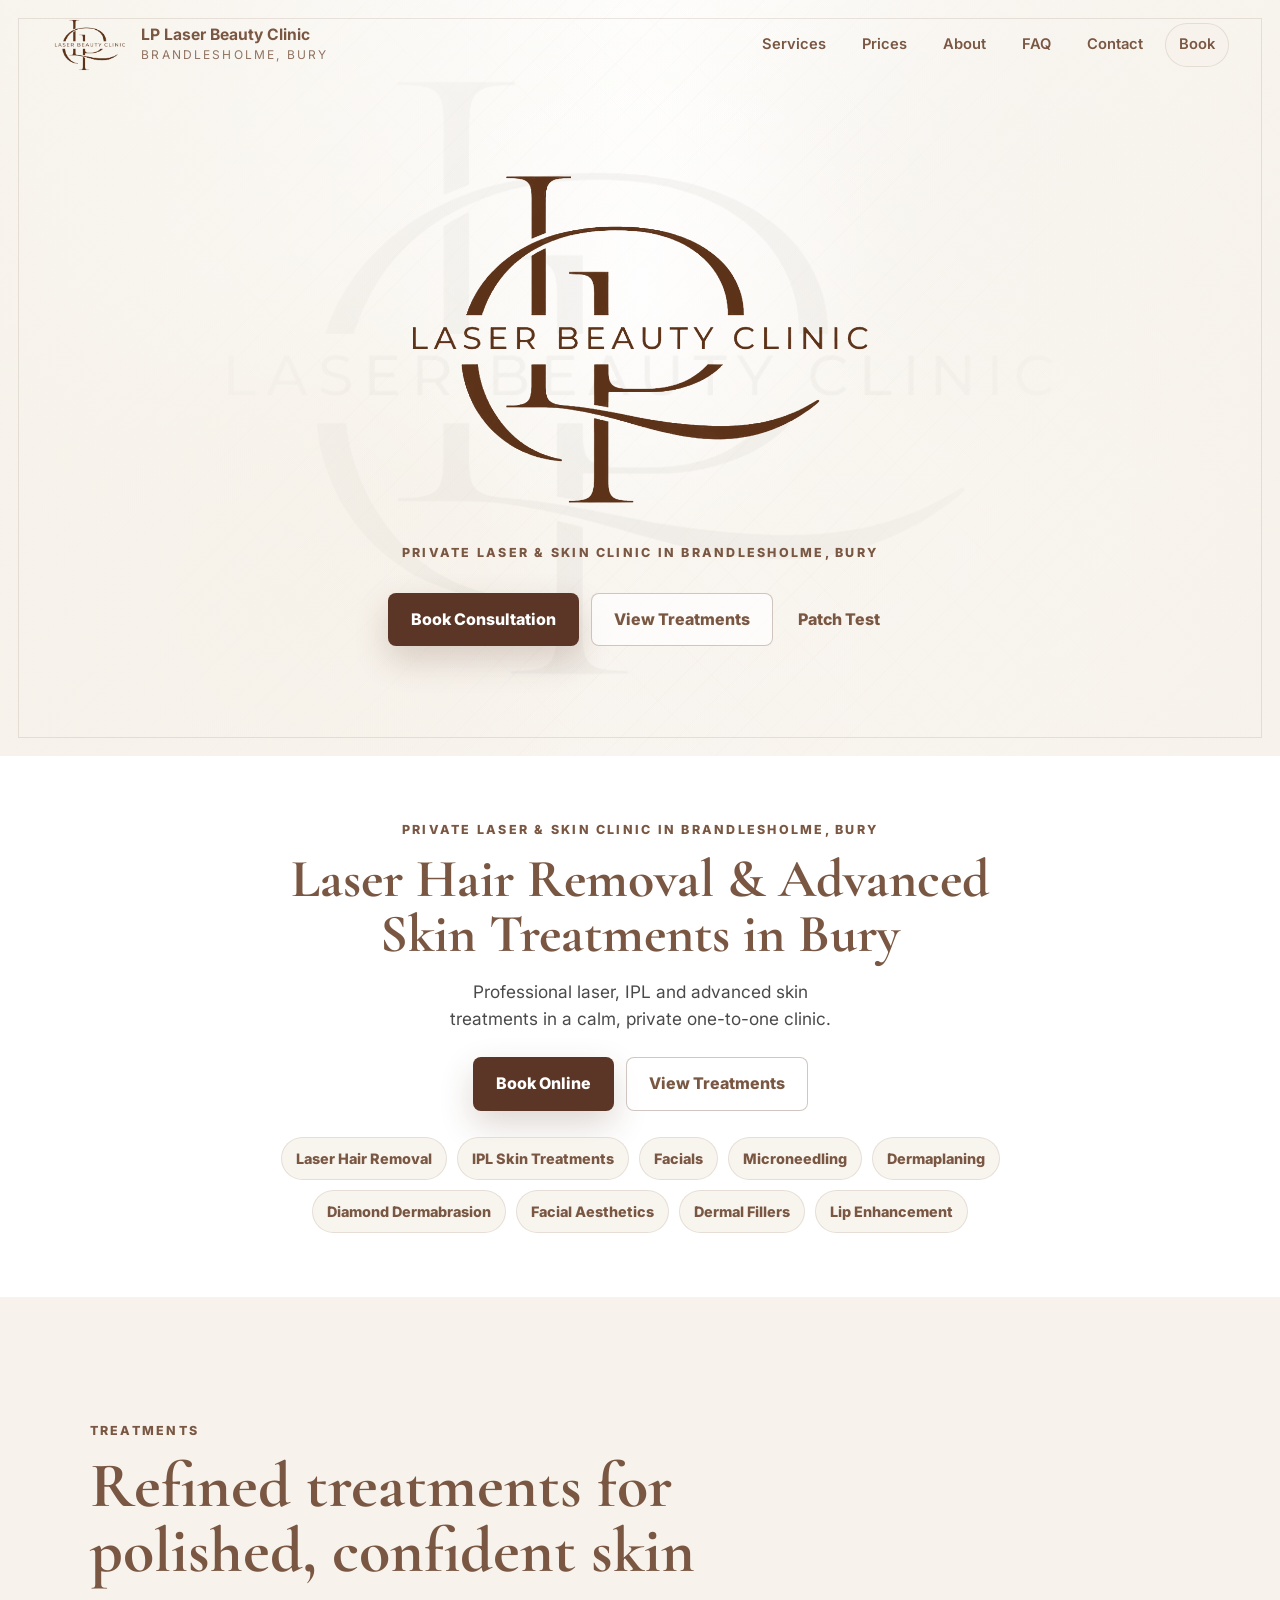
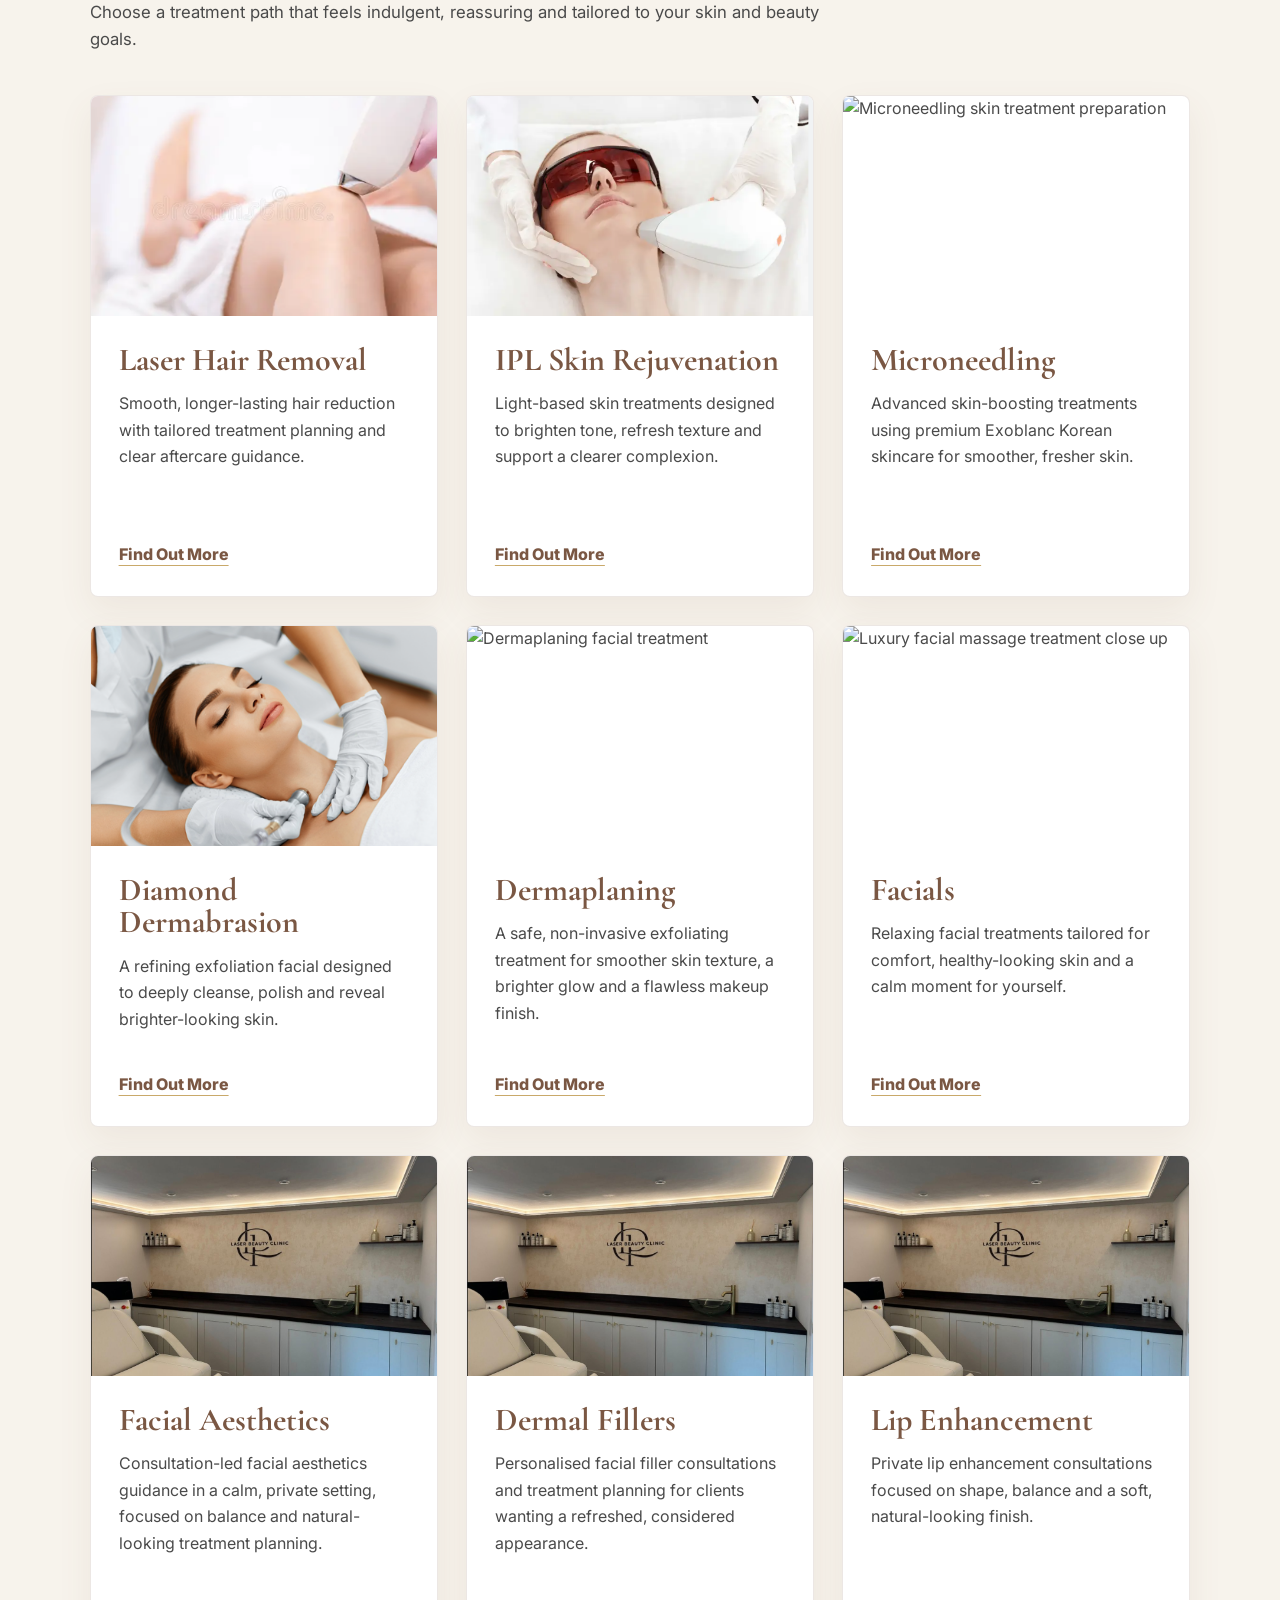
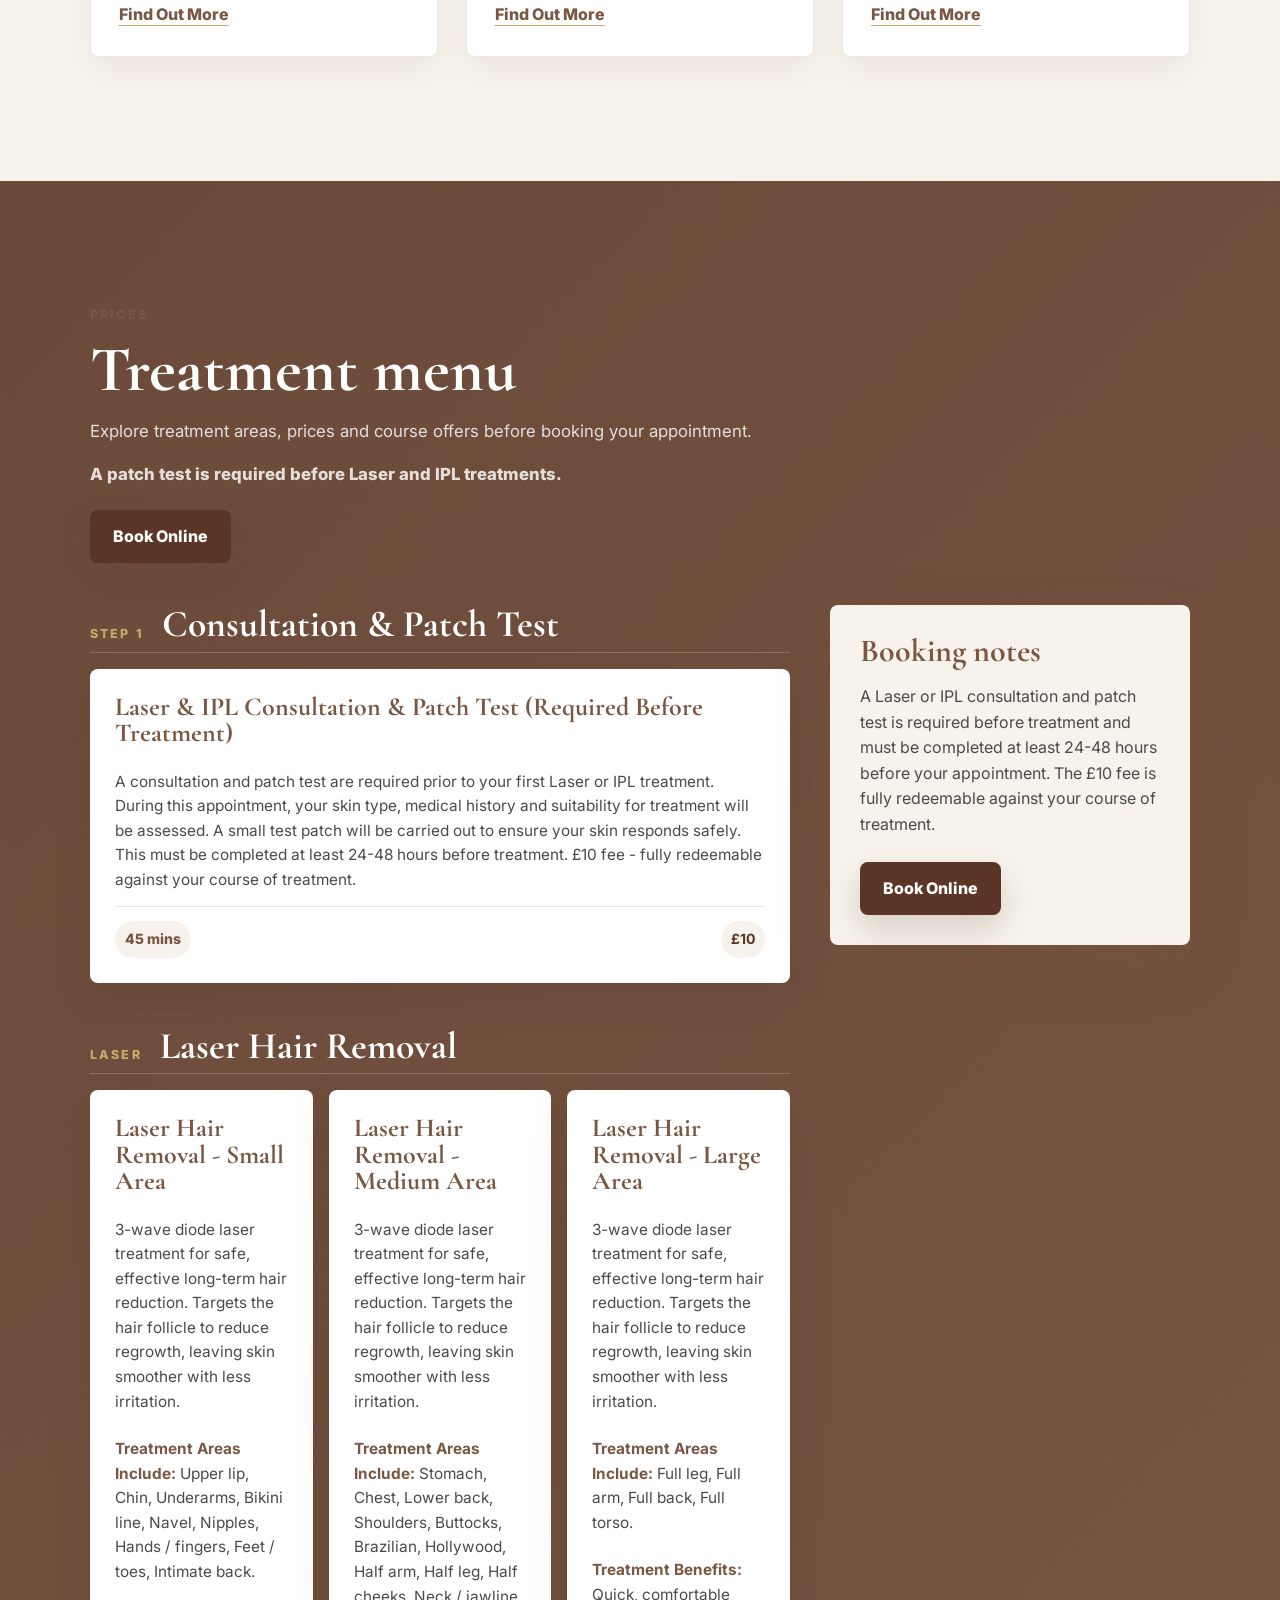
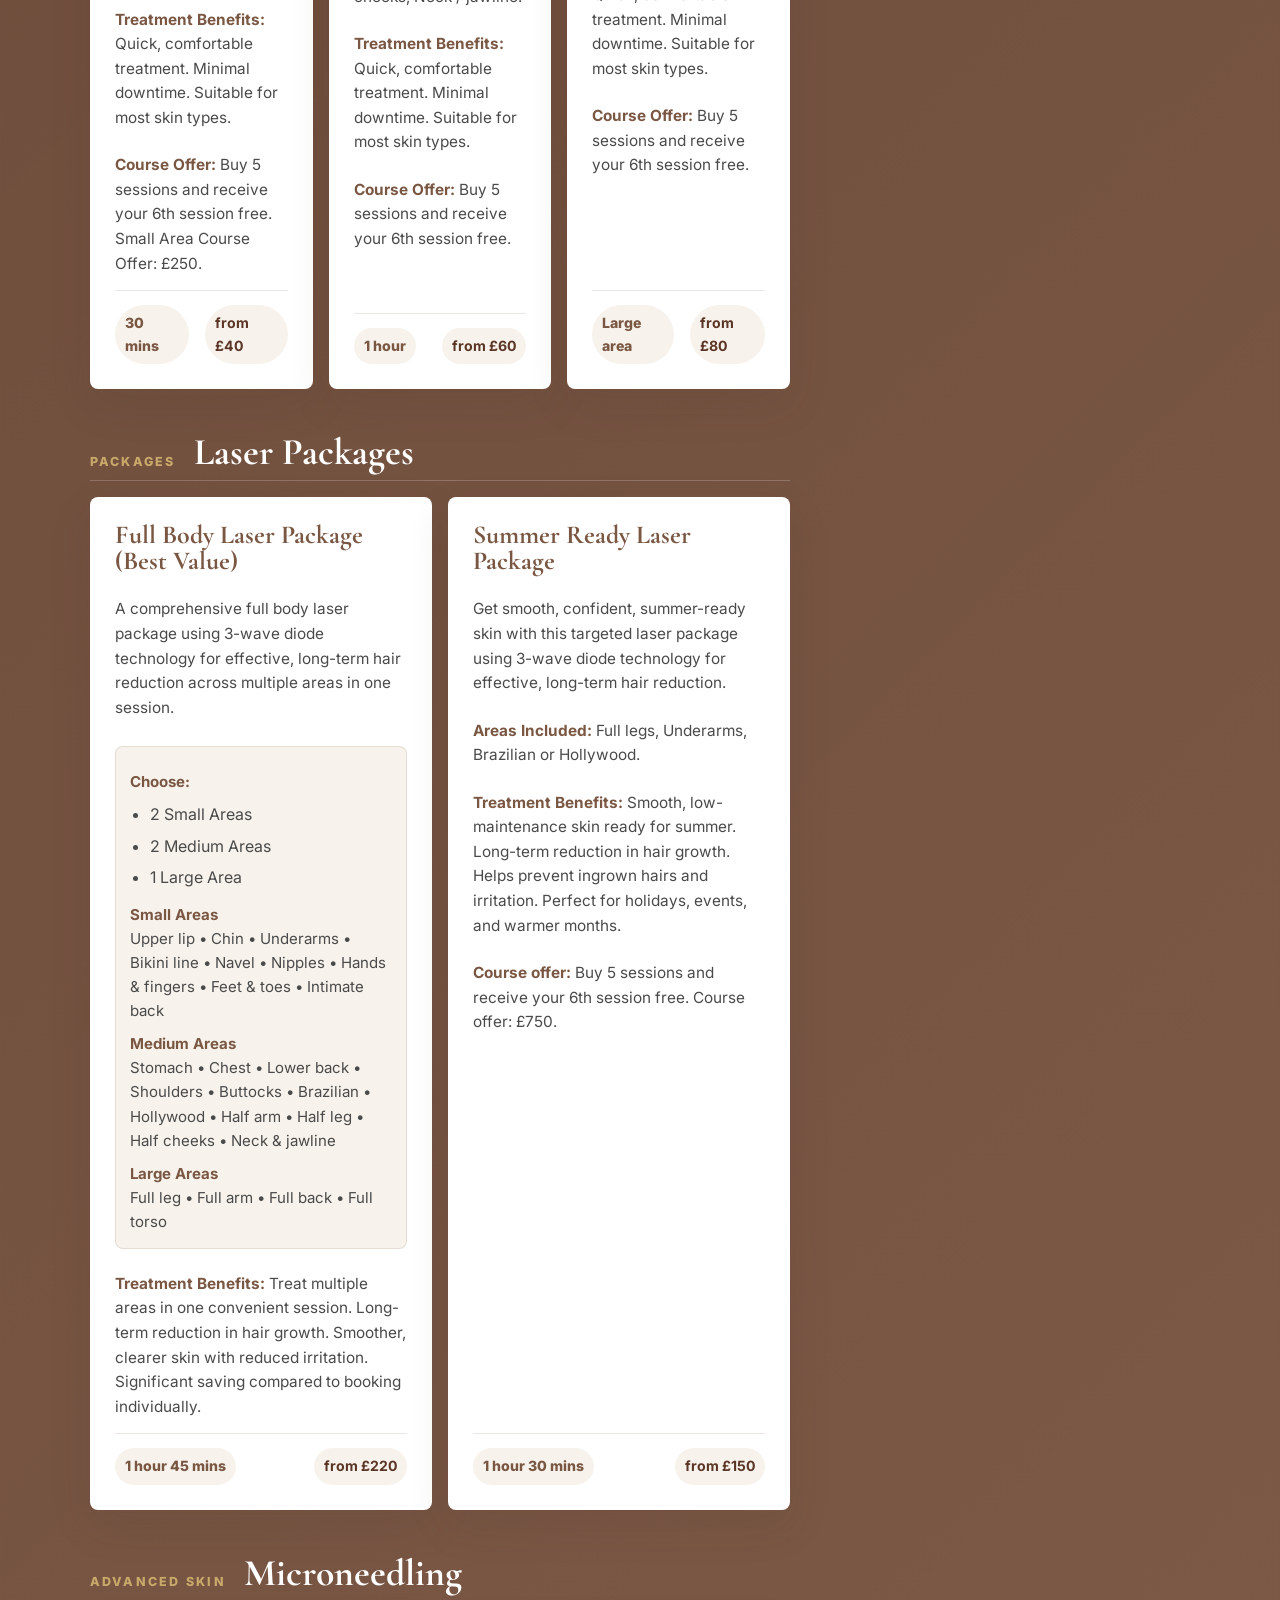
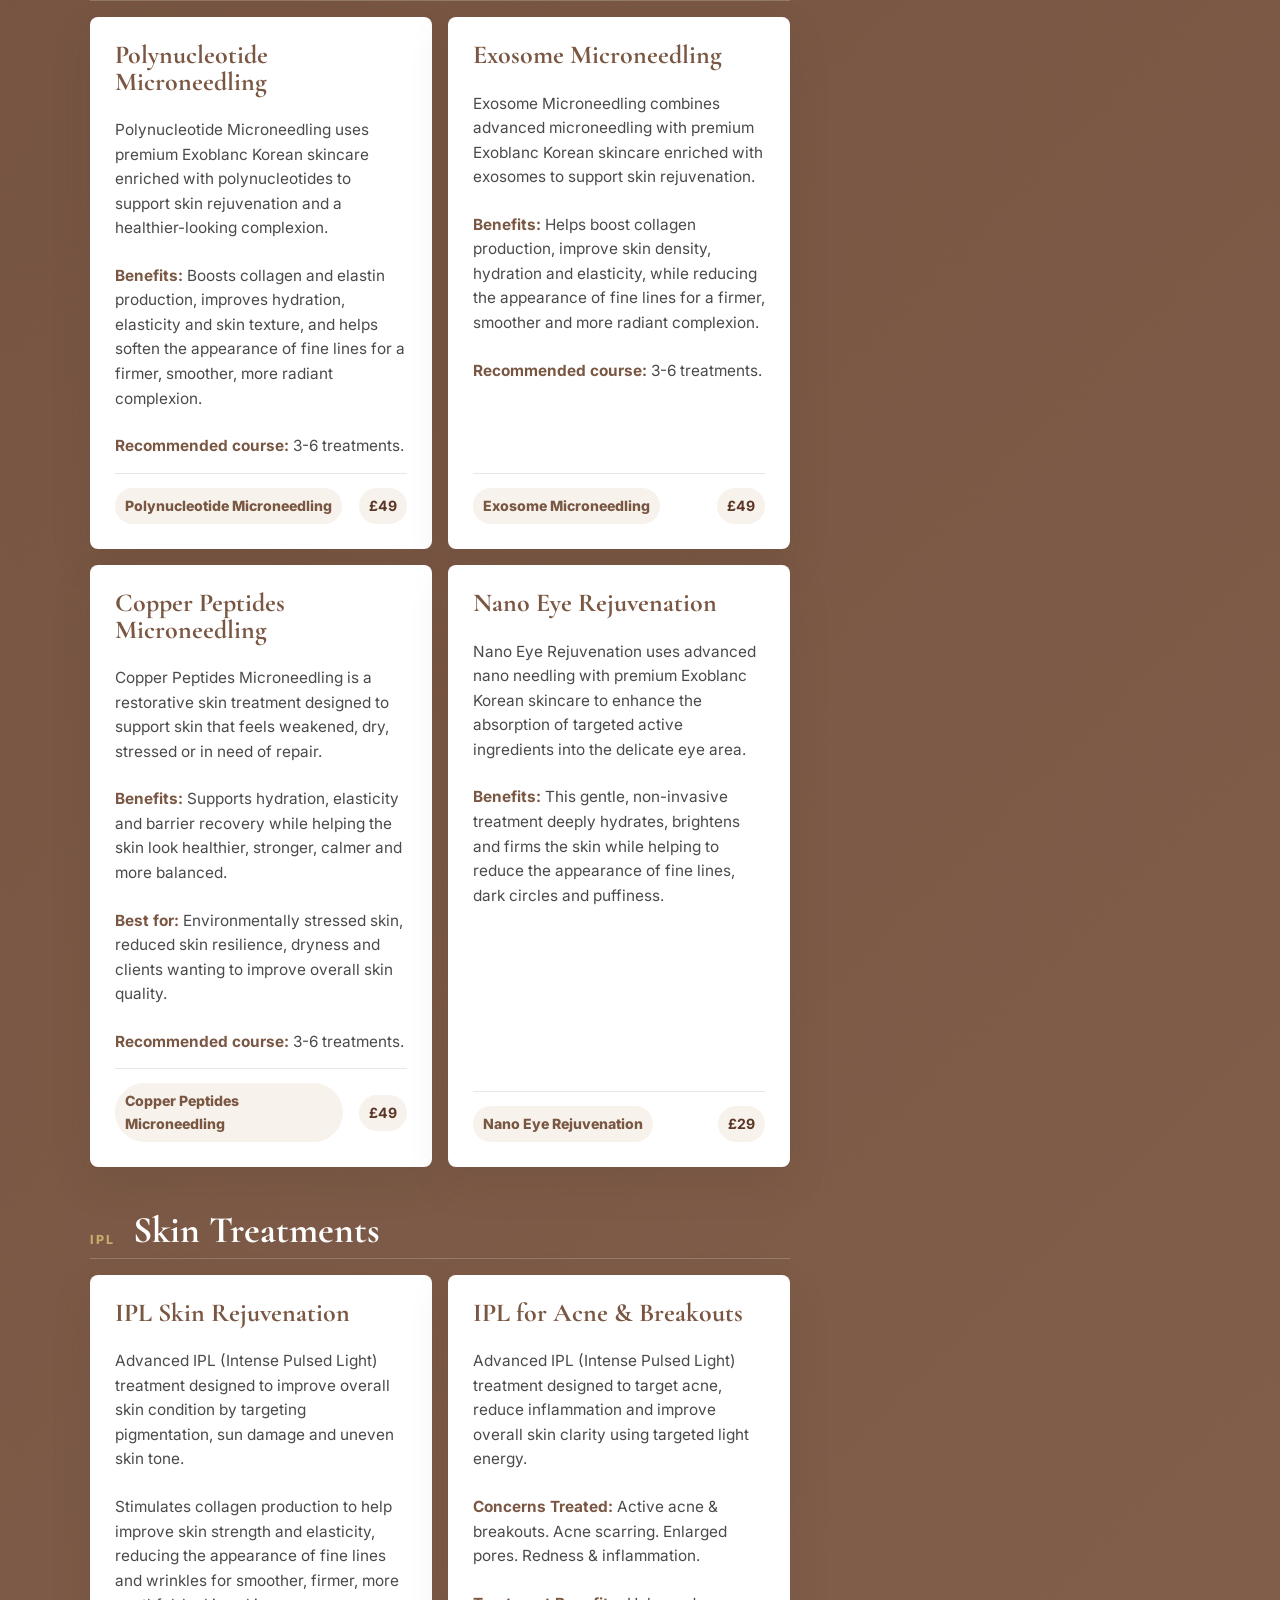
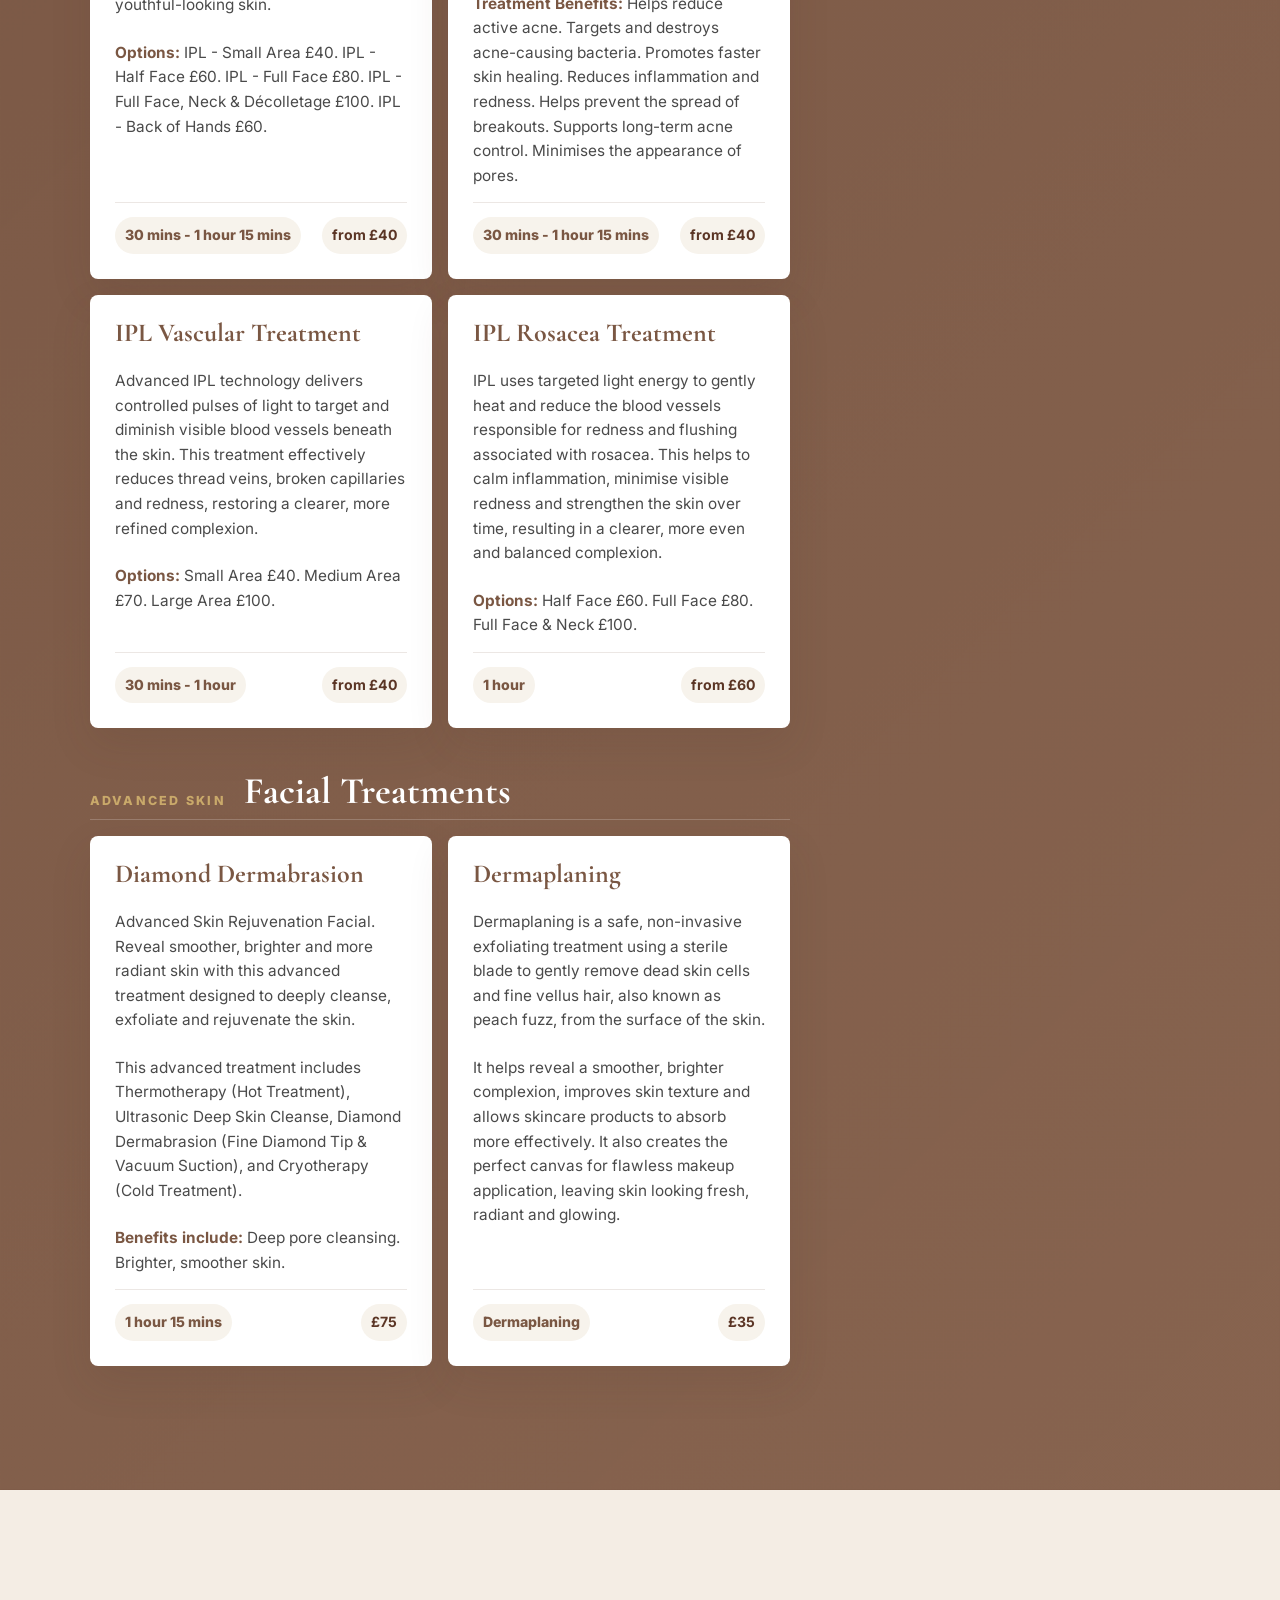
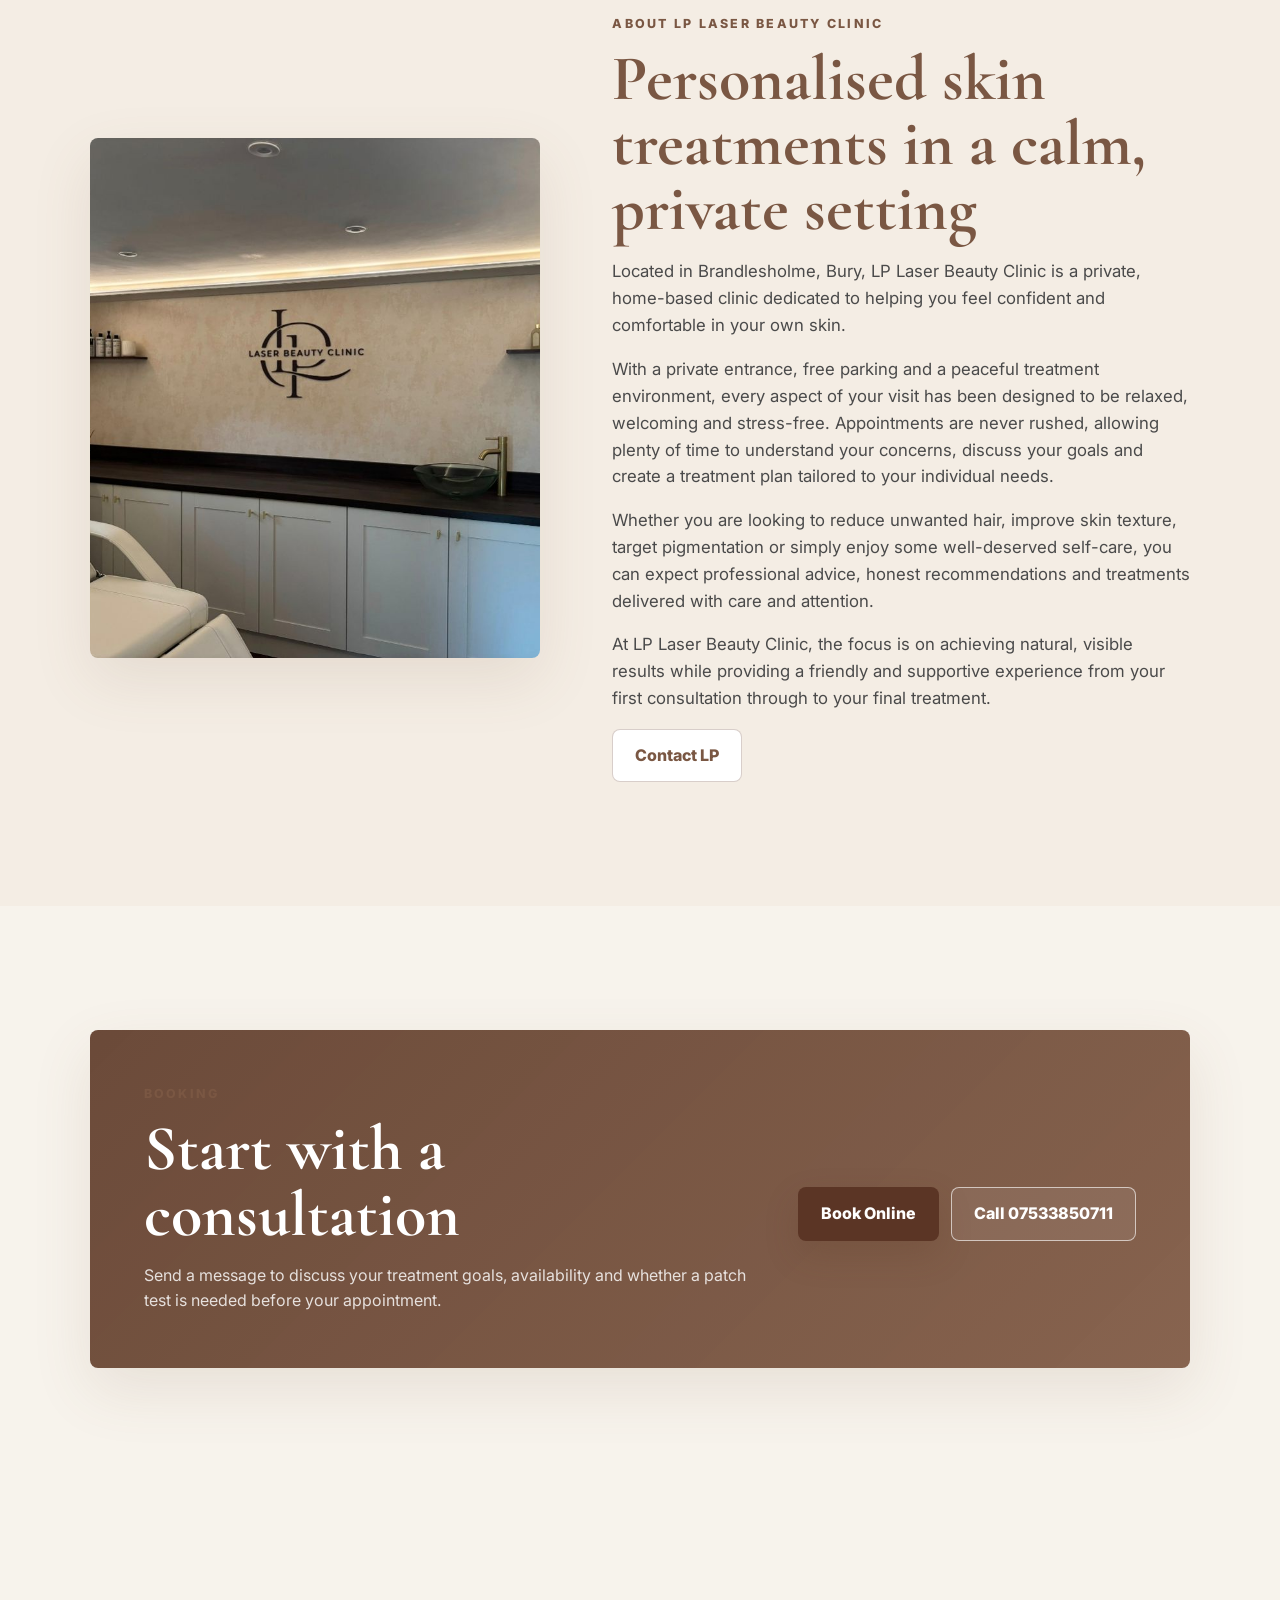
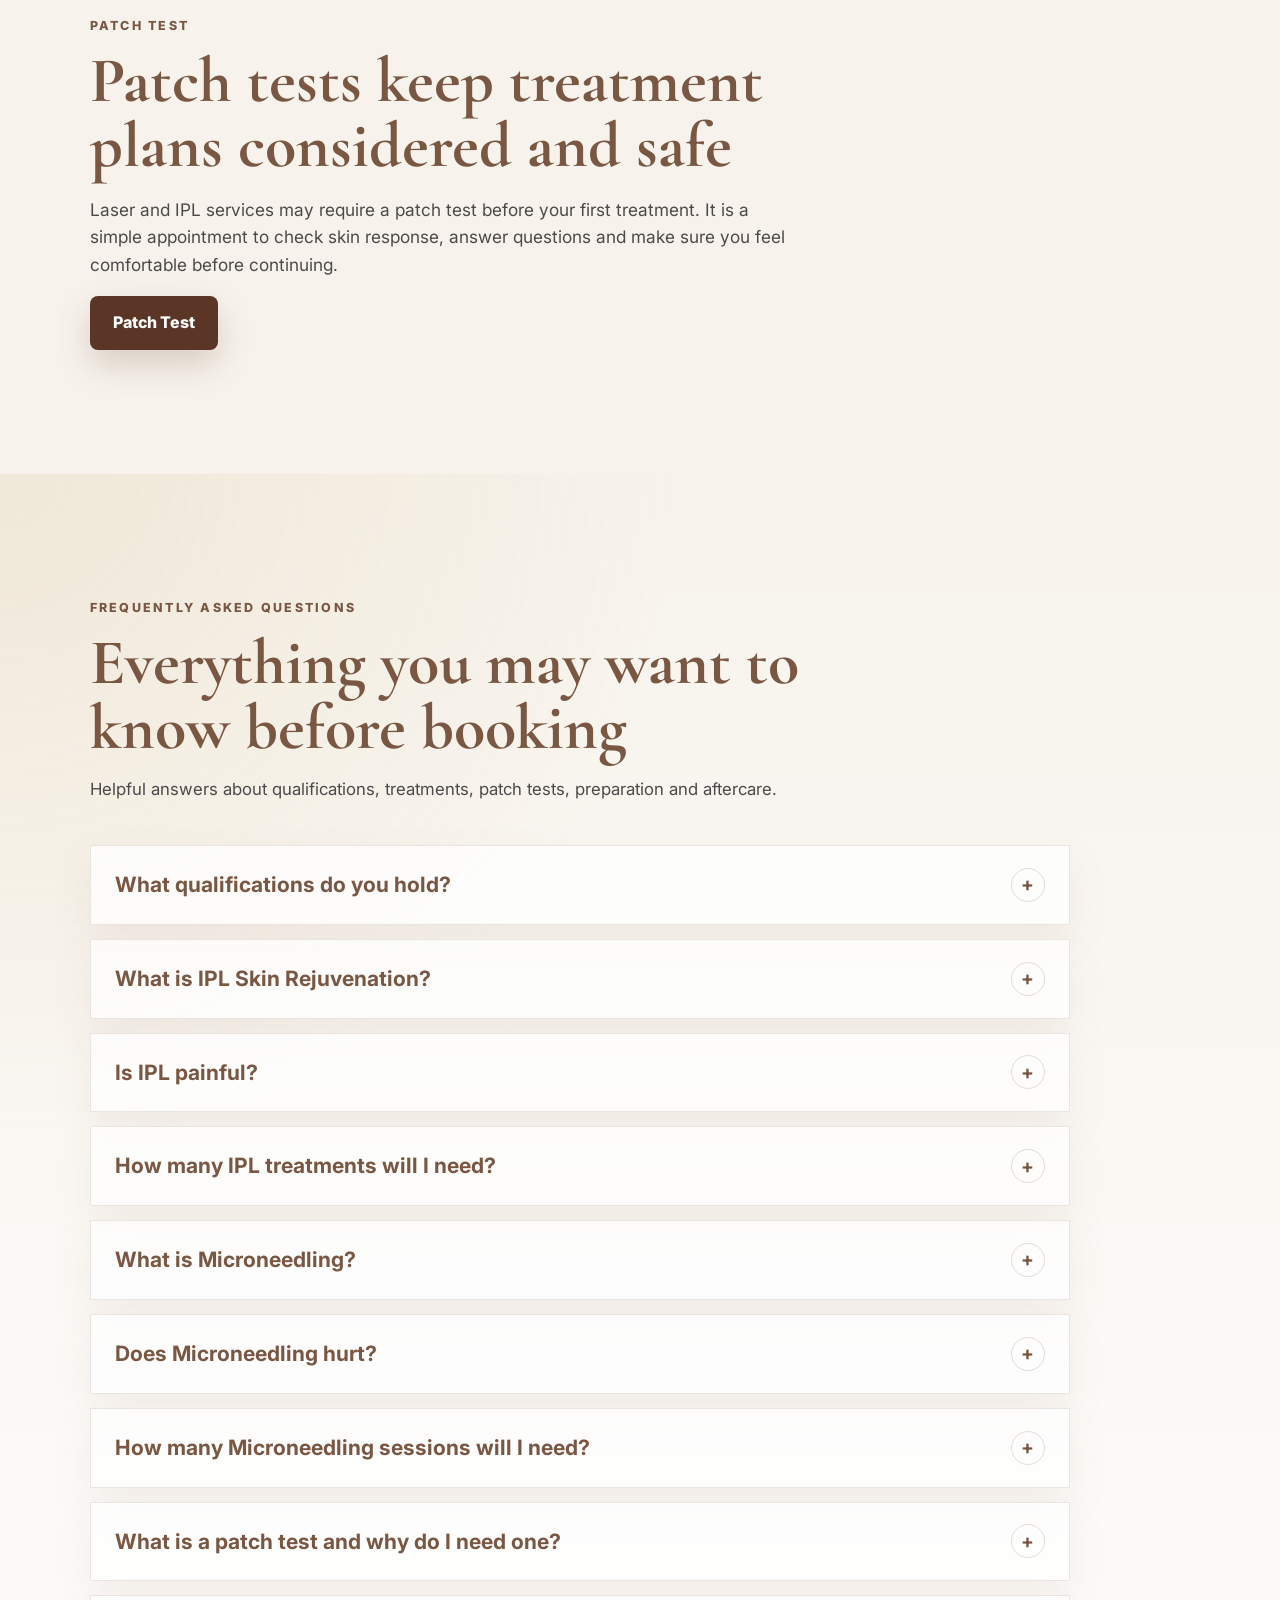
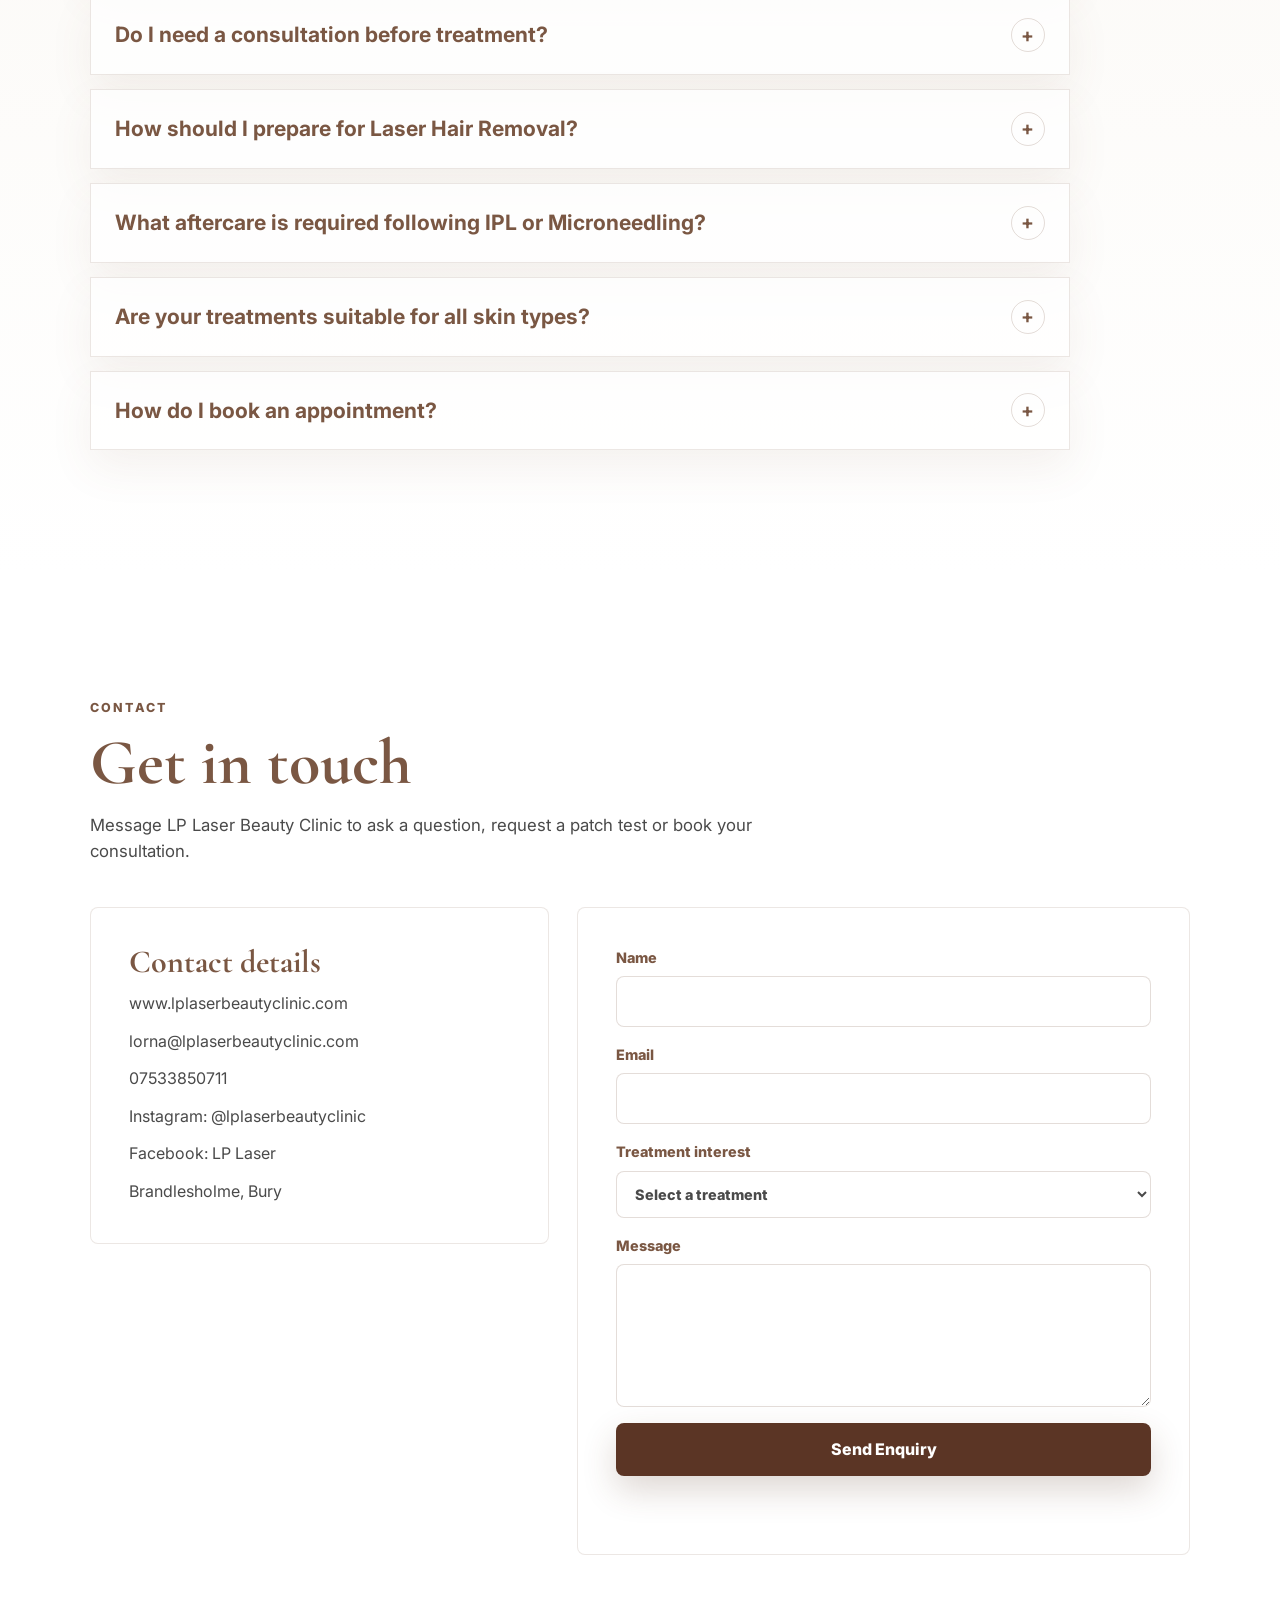
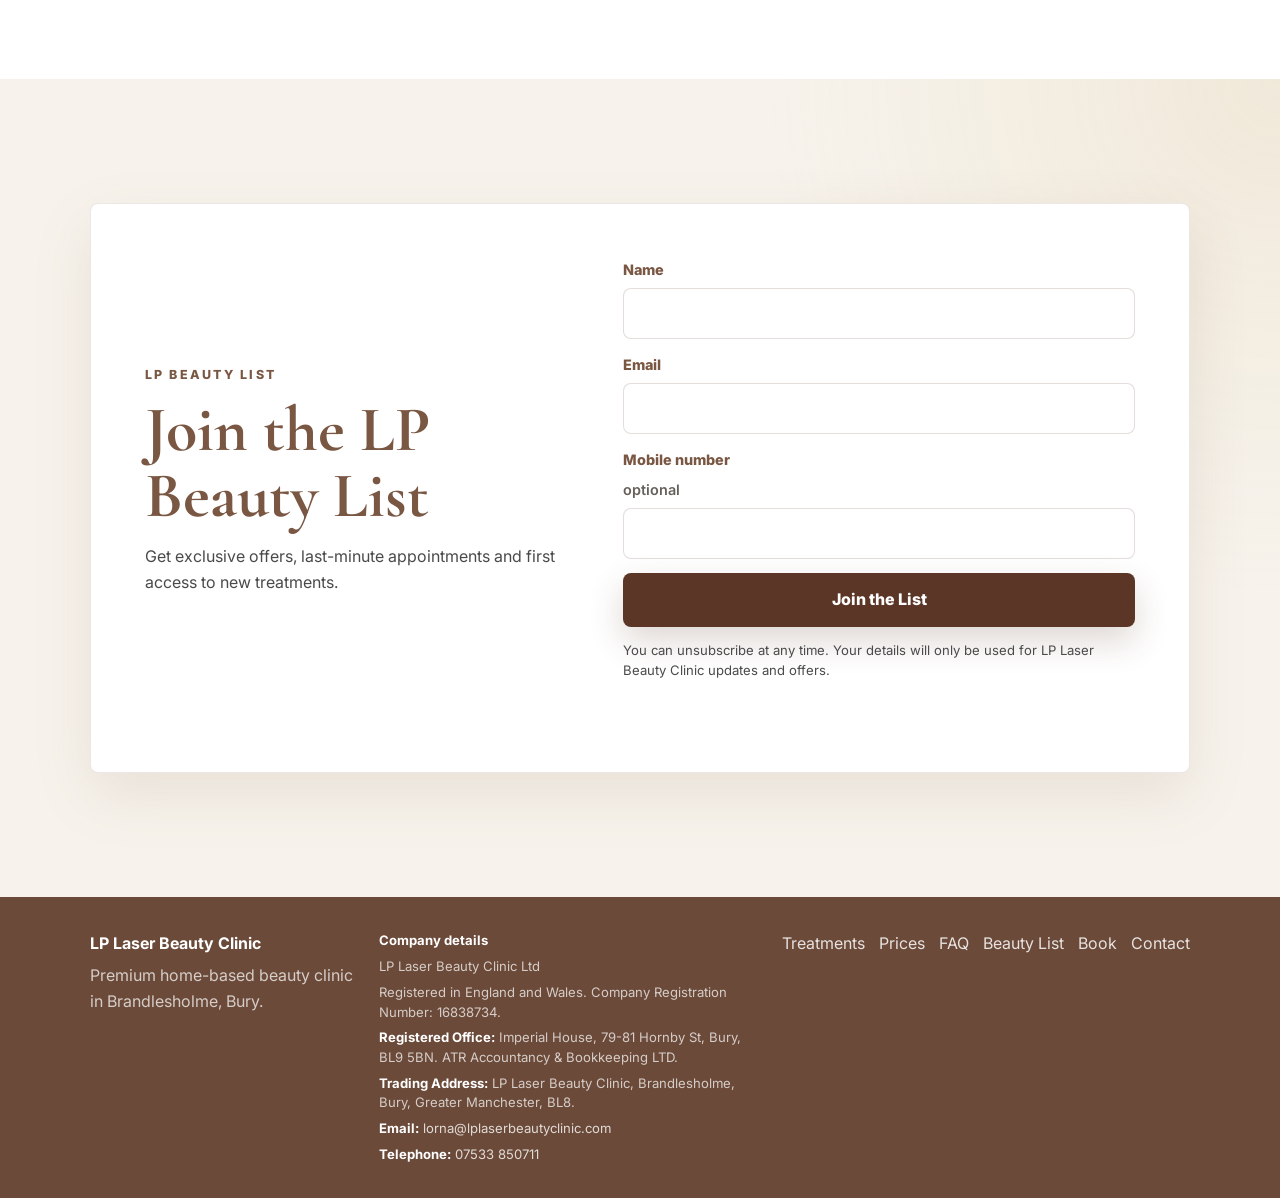
==== commit 88ec5aeb: "Add copper peptides microneedling option" ====
--- a/index.html
+++ b/index.html
@@ -382,20 +382,8 @@
           <div class="treatment-row microneedling-row">
             <article class="fresha-card">
               <div class="fresha-card-head">
-                <span>Hydrating Microneedling</span>
-                <strong>&pound;59</strong>
-              </div>
-              <h3>Hydrating Microneedling</h3>
-              <p>Hydrating Microneedling uses Hyaluronic Acid and premium Korean skincare from Exoblanc to deeply hydrate, plump and rejuvenate the skin for a smoother, brighter, more youthful-looking complexion.</p>
-              <p><b>Ideal for:</b> Dull, dehydrated or tired-looking skin.</p>
-              <p><b>Benefits:</b> Improves hydration, elasticity, texture and radiance while softening the appearance of fine lines and stimulating collagen production.</p>
-              <p><b>Recommended course:</b> 3-6 treatments.</p>
-            </article>
-
-            <article class="fresha-card">
-              <div class="fresha-card-head">
                 <span>Polynucleotide Microneedling</span>
-                <strong>&pound;79</strong>
+                <strong>&pound;49</strong>
               </div>
               <h3>Polynucleotide Microneedling</h3>
               <p>Polynucleotide Microneedling uses premium Exoblanc Korean skincare enriched with polynucleotides to support skin rejuvenation and a healthier-looking complexion.</p>
@@ -406,7 +394,7 @@
             <article class="fresha-card">
               <div class="fresha-card-head">
                 <span>Exosome Microneedling</span>
-                <strong>&pound;99</strong>
+                <strong>&pound;49</strong>
               </div>
               <h3>Exosome Microneedling</h3>
               <p>Exosome Microneedling combines advanced microneedling with premium Exoblanc Korean skincare enriched with exosomes to support skin rejuvenation.</p>
@@ -416,8 +404,20 @@
 
             <article class="fresha-card">
               <div class="fresha-card-head">
+                <span>Copper Peptides Microneedling</span>
+                <strong>&pound;49</strong>
+              </div>
+              <h3>Copper Peptides Microneedling</h3>
+              <p>Copper Peptides Microneedling is a restorative skin treatment designed to support skin that feels weakened, dry, stressed or in need of repair.</p>
+              <p><b>Benefits:</b> Supports hydration, elasticity and barrier recovery while helping the skin look healthier, stronger, calmer and more balanced.</p>
+              <p><b>Best for:</b> Environmentally stressed skin, reduced skin resilience, dryness and clients wanting to improve overall skin quality.</p>
+              <p><b>Recommended course:</b> 3-6 treatments.</p>
+            </article>
+
+            <article class="fresha-card">
+              <div class="fresha-card-head">
                 <span>Nano Eye Rejuvenation</span>
-                <strong>&pound;39</strong>
+                <strong>&pound;29</strong>
               </div>
               <h3>Nano Eye Rejuvenation</h3>
               <p>Nano Eye Rejuvenation uses advanced nano needling with premium Exoblanc Korean skincare to enhance the absorption of targeted active ingredients into the delicate eye area.</p>
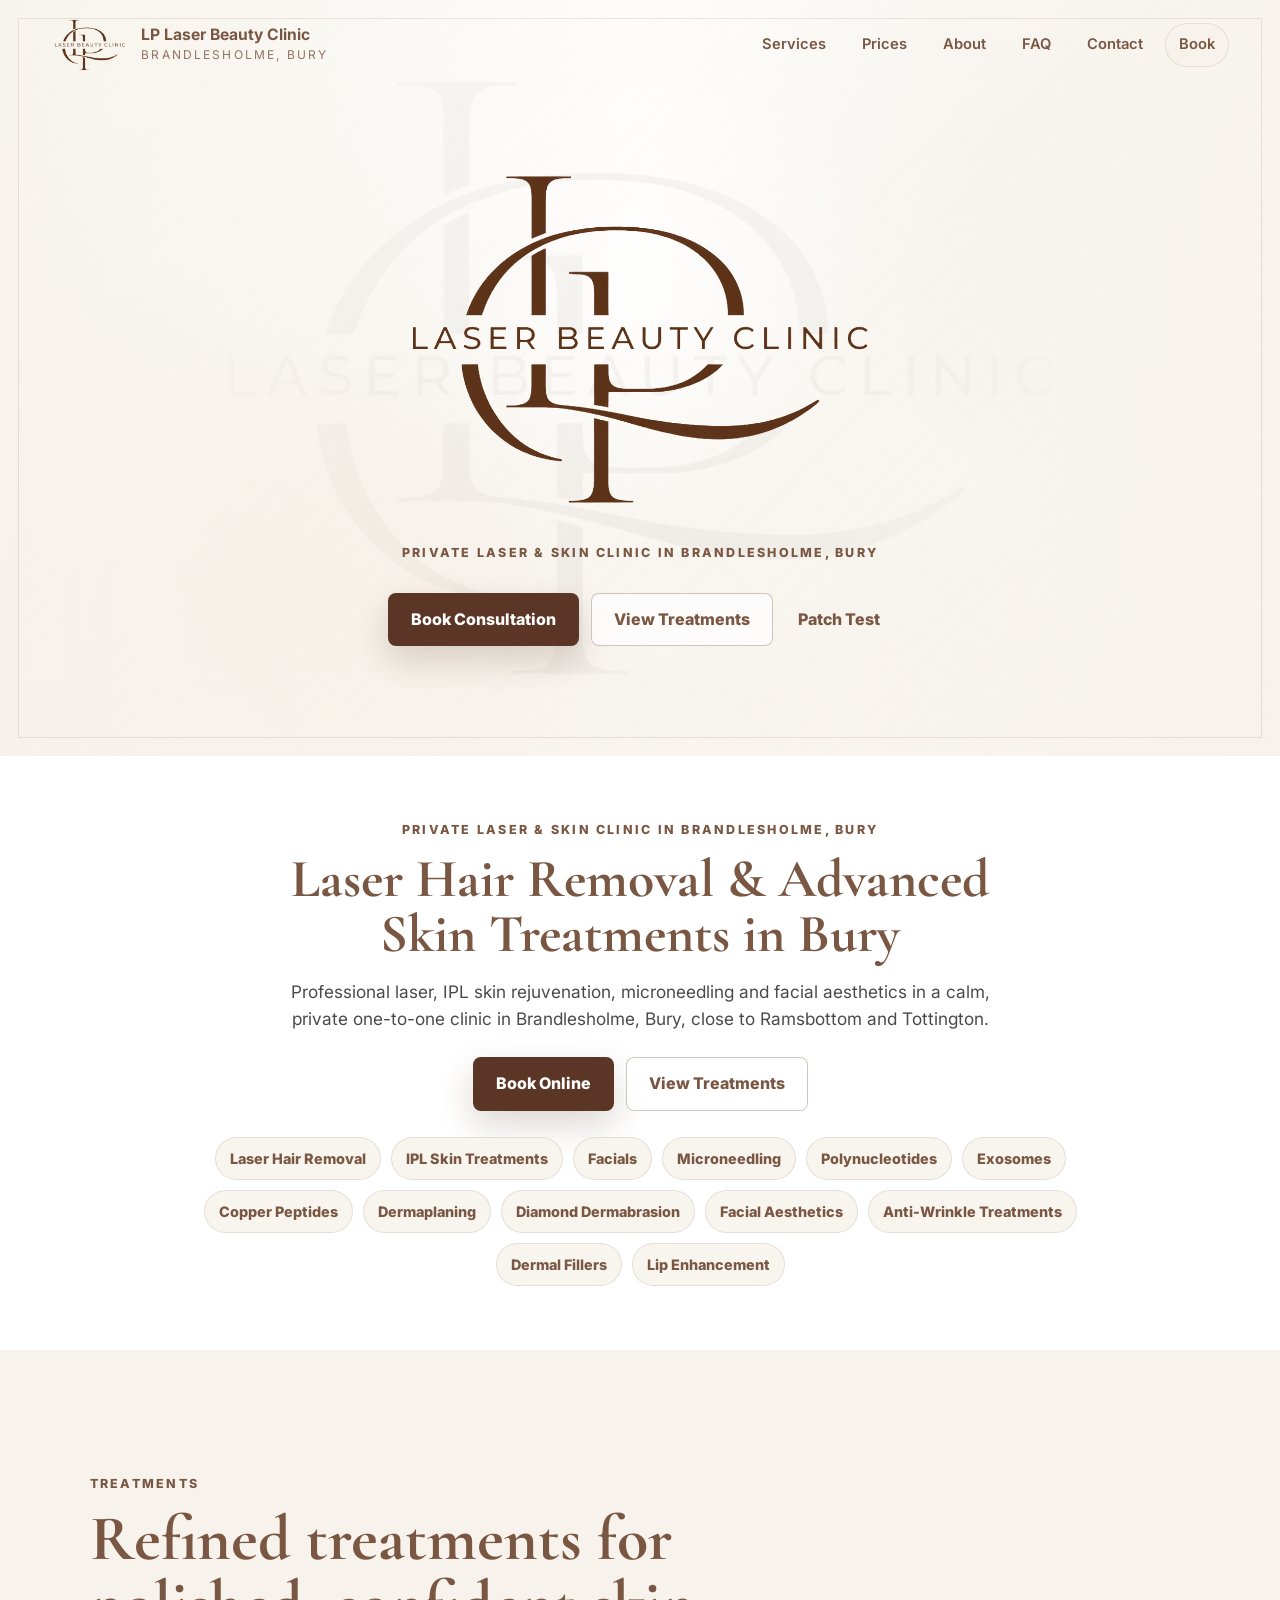
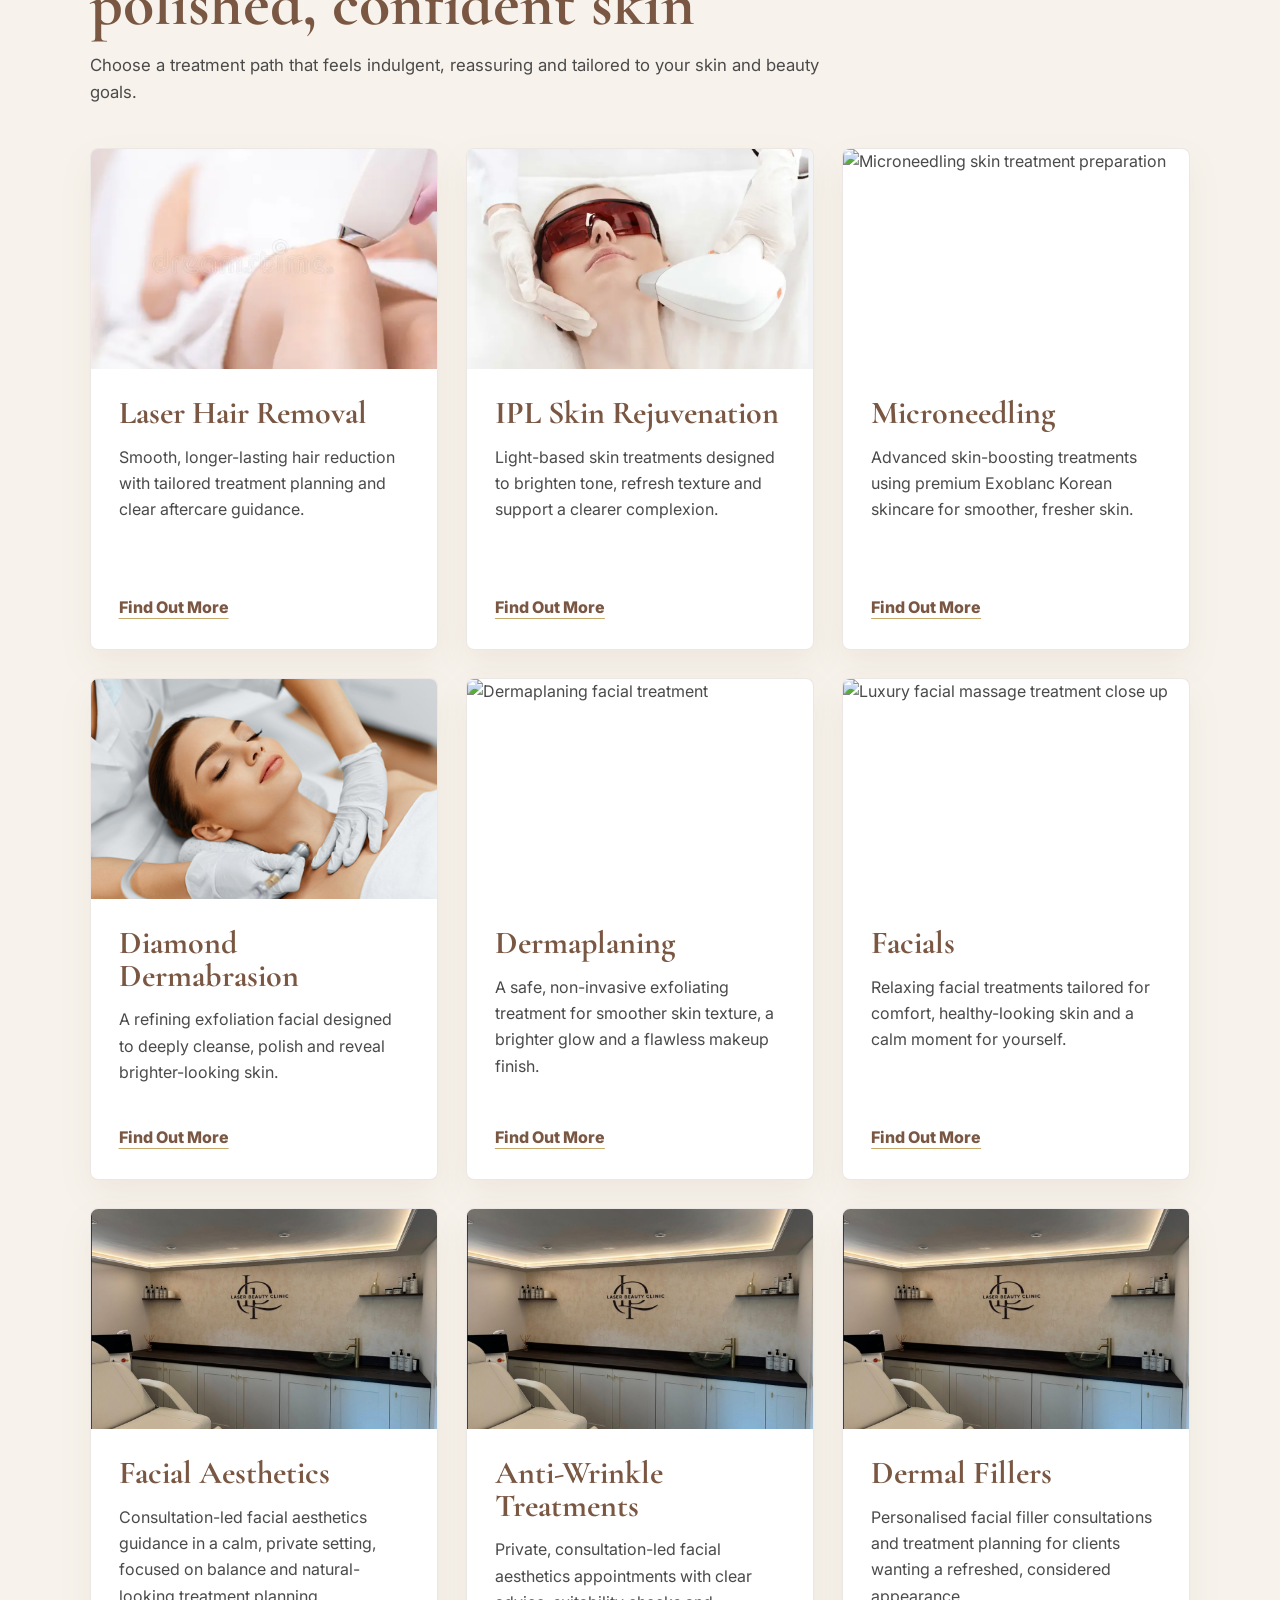
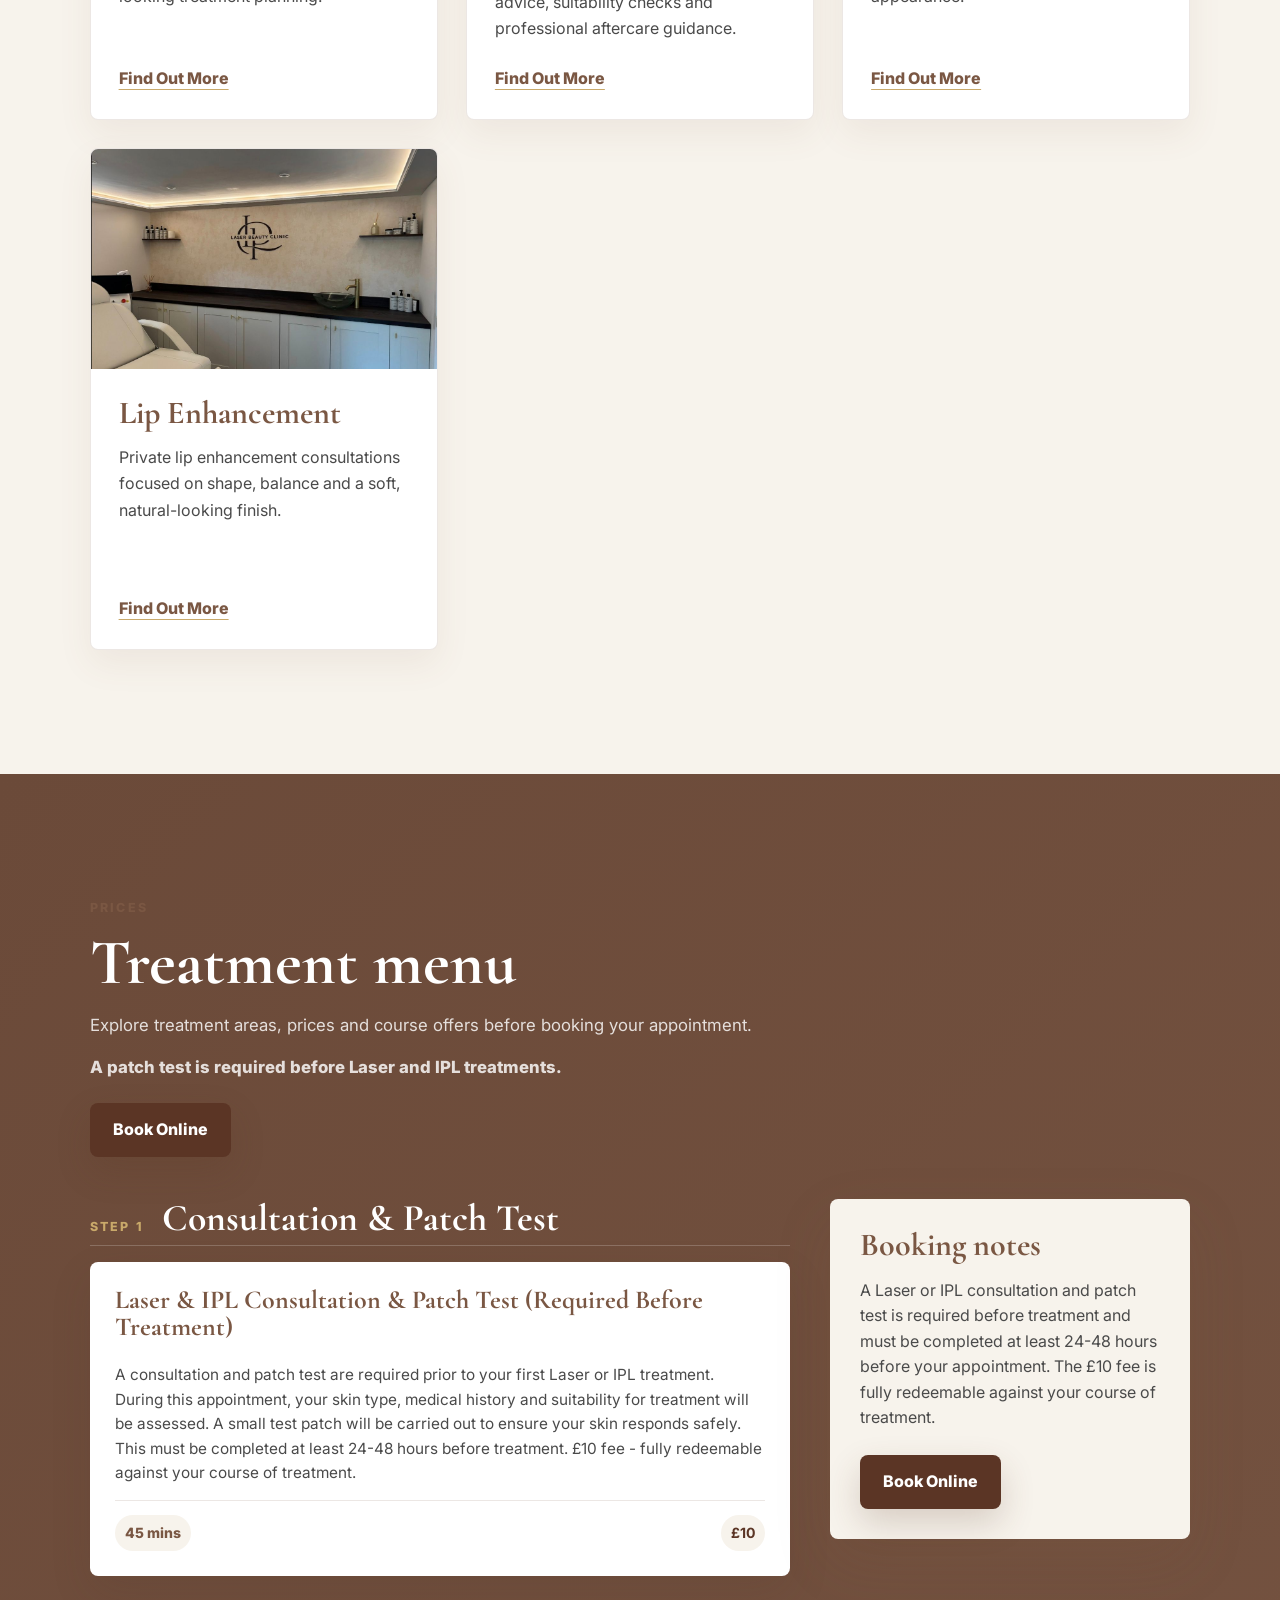
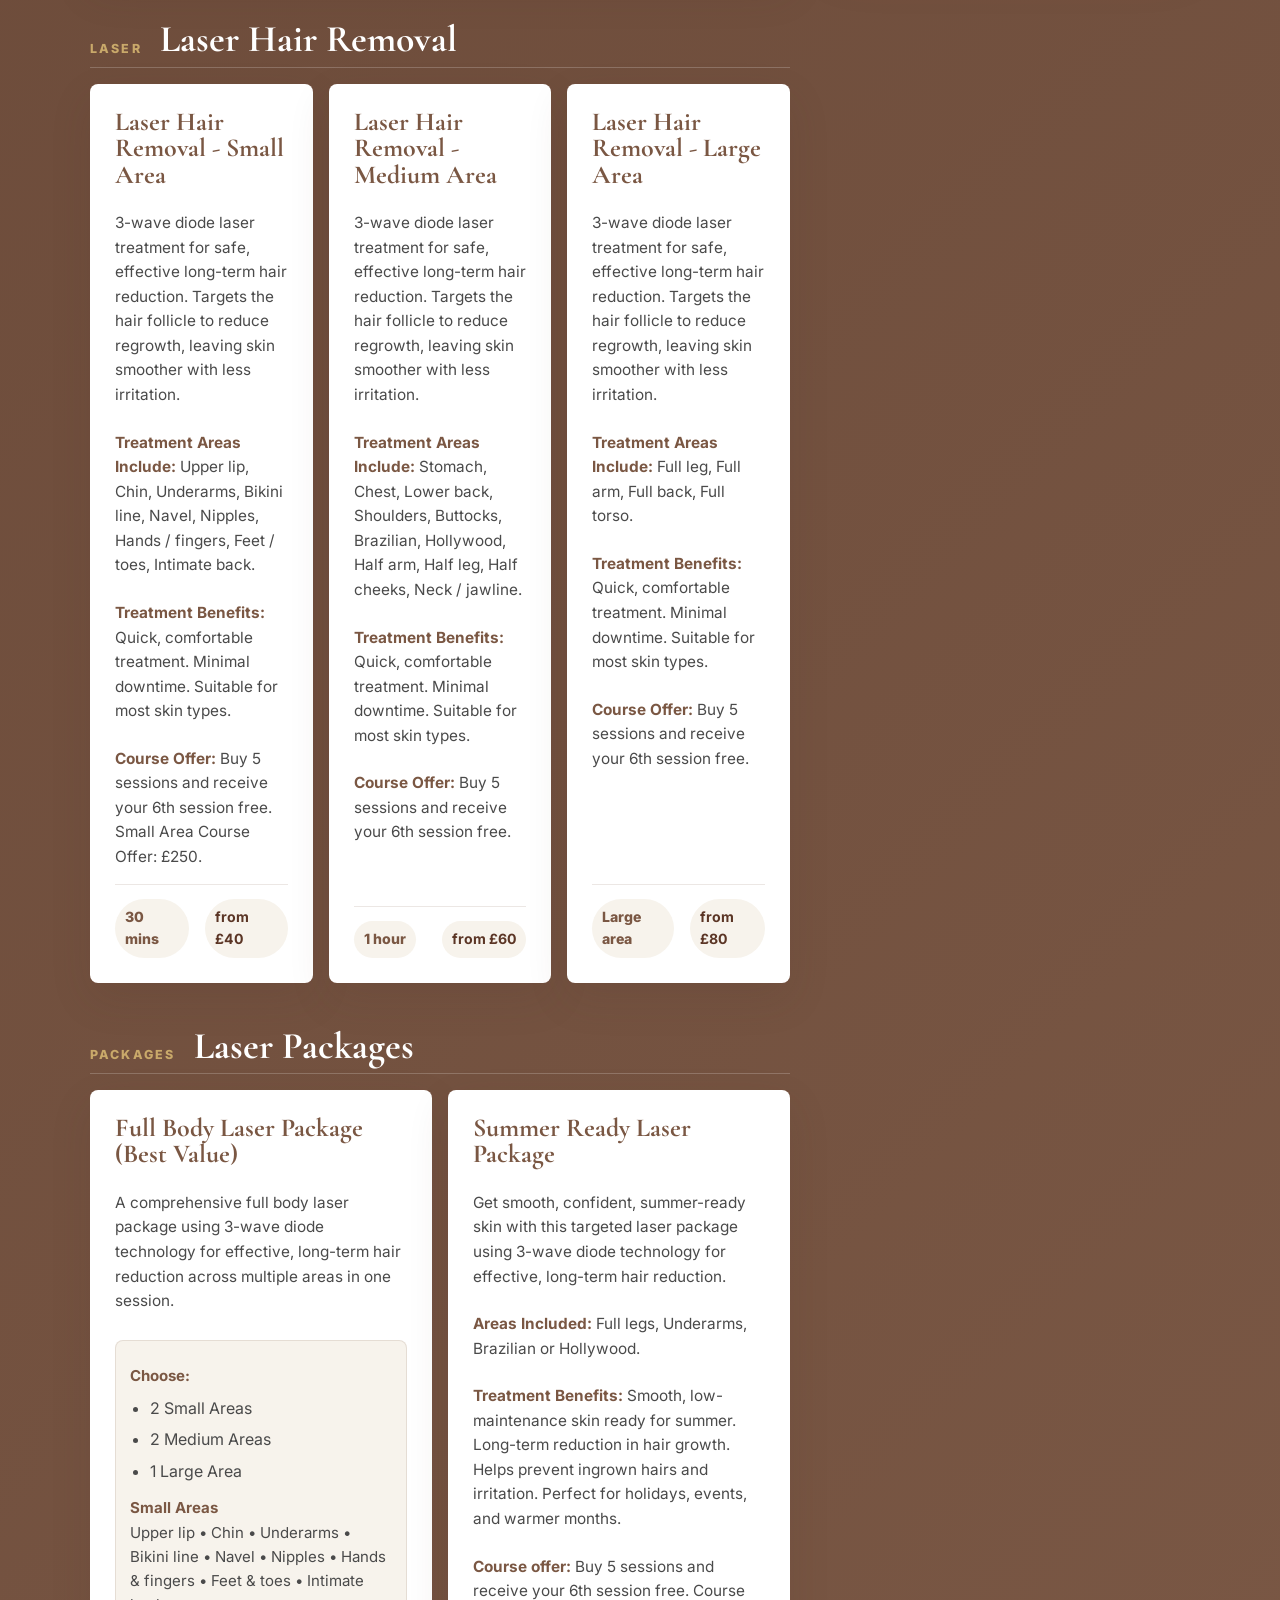
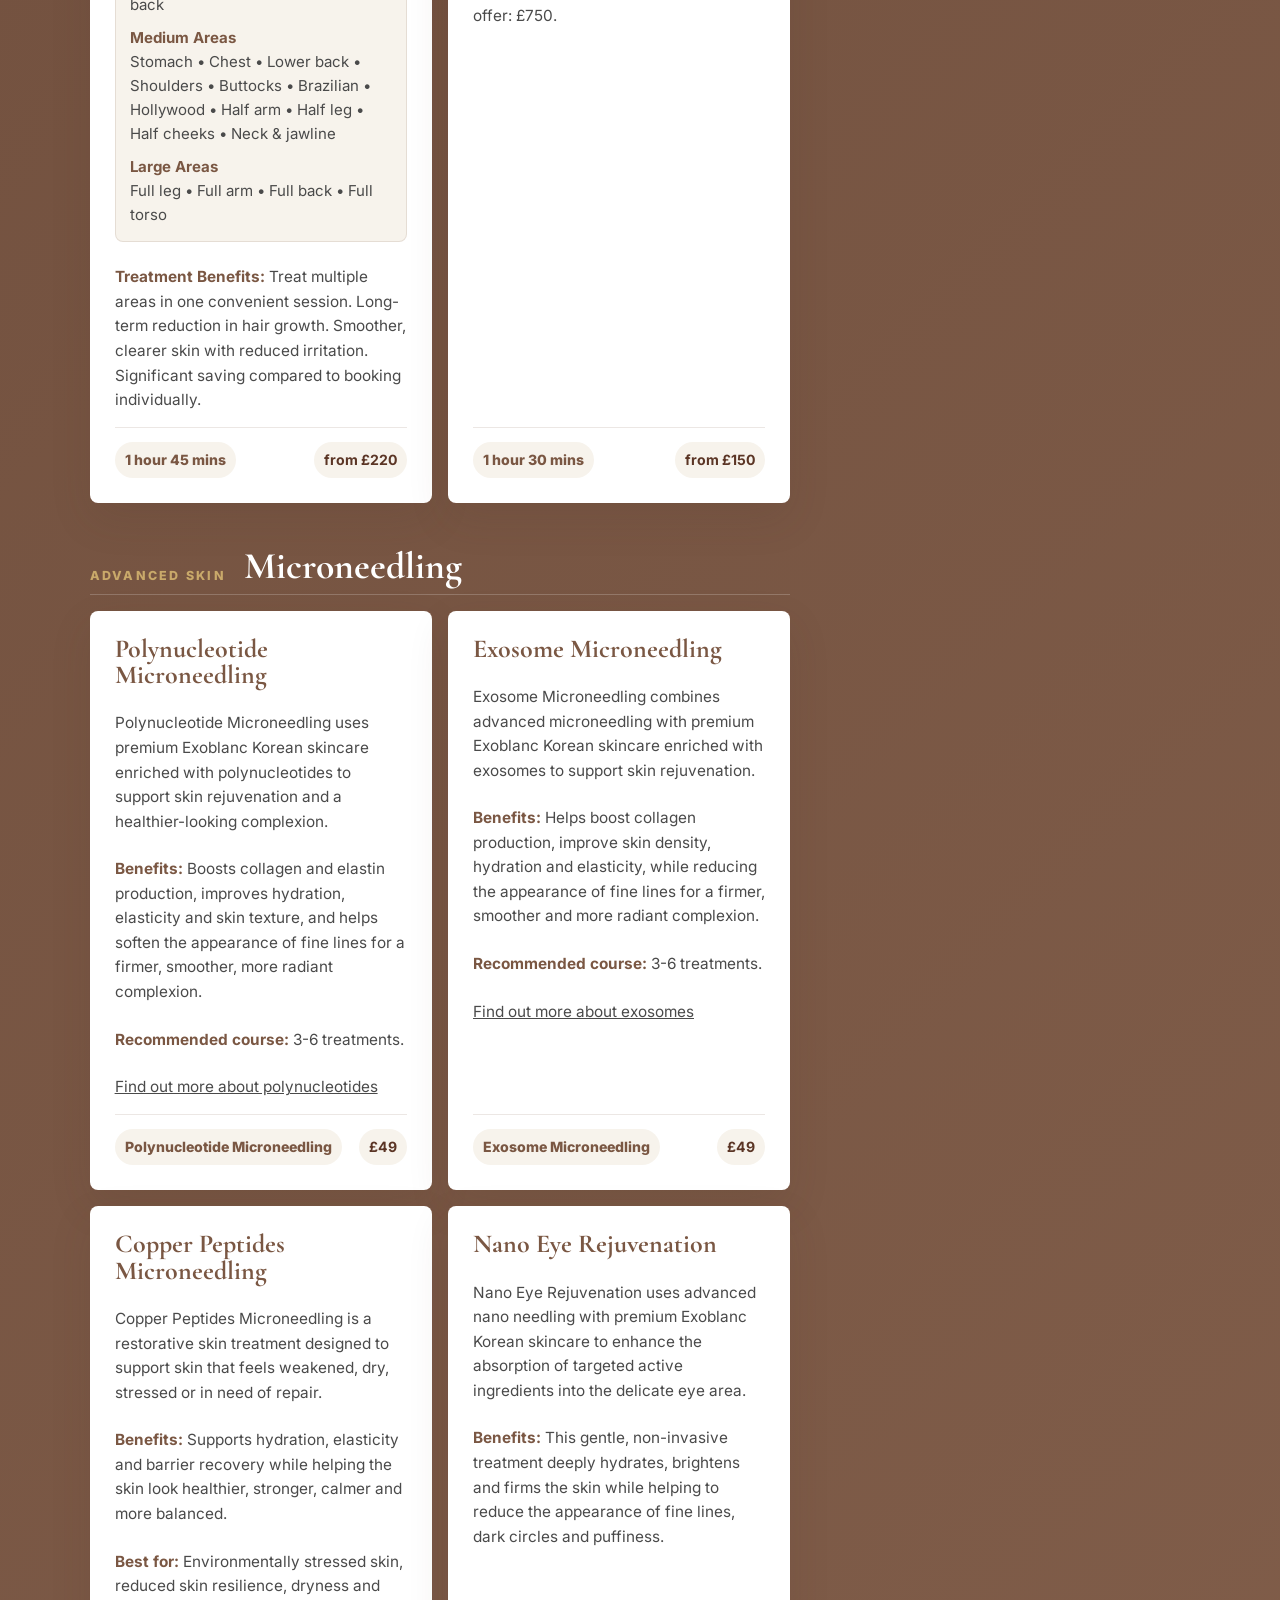
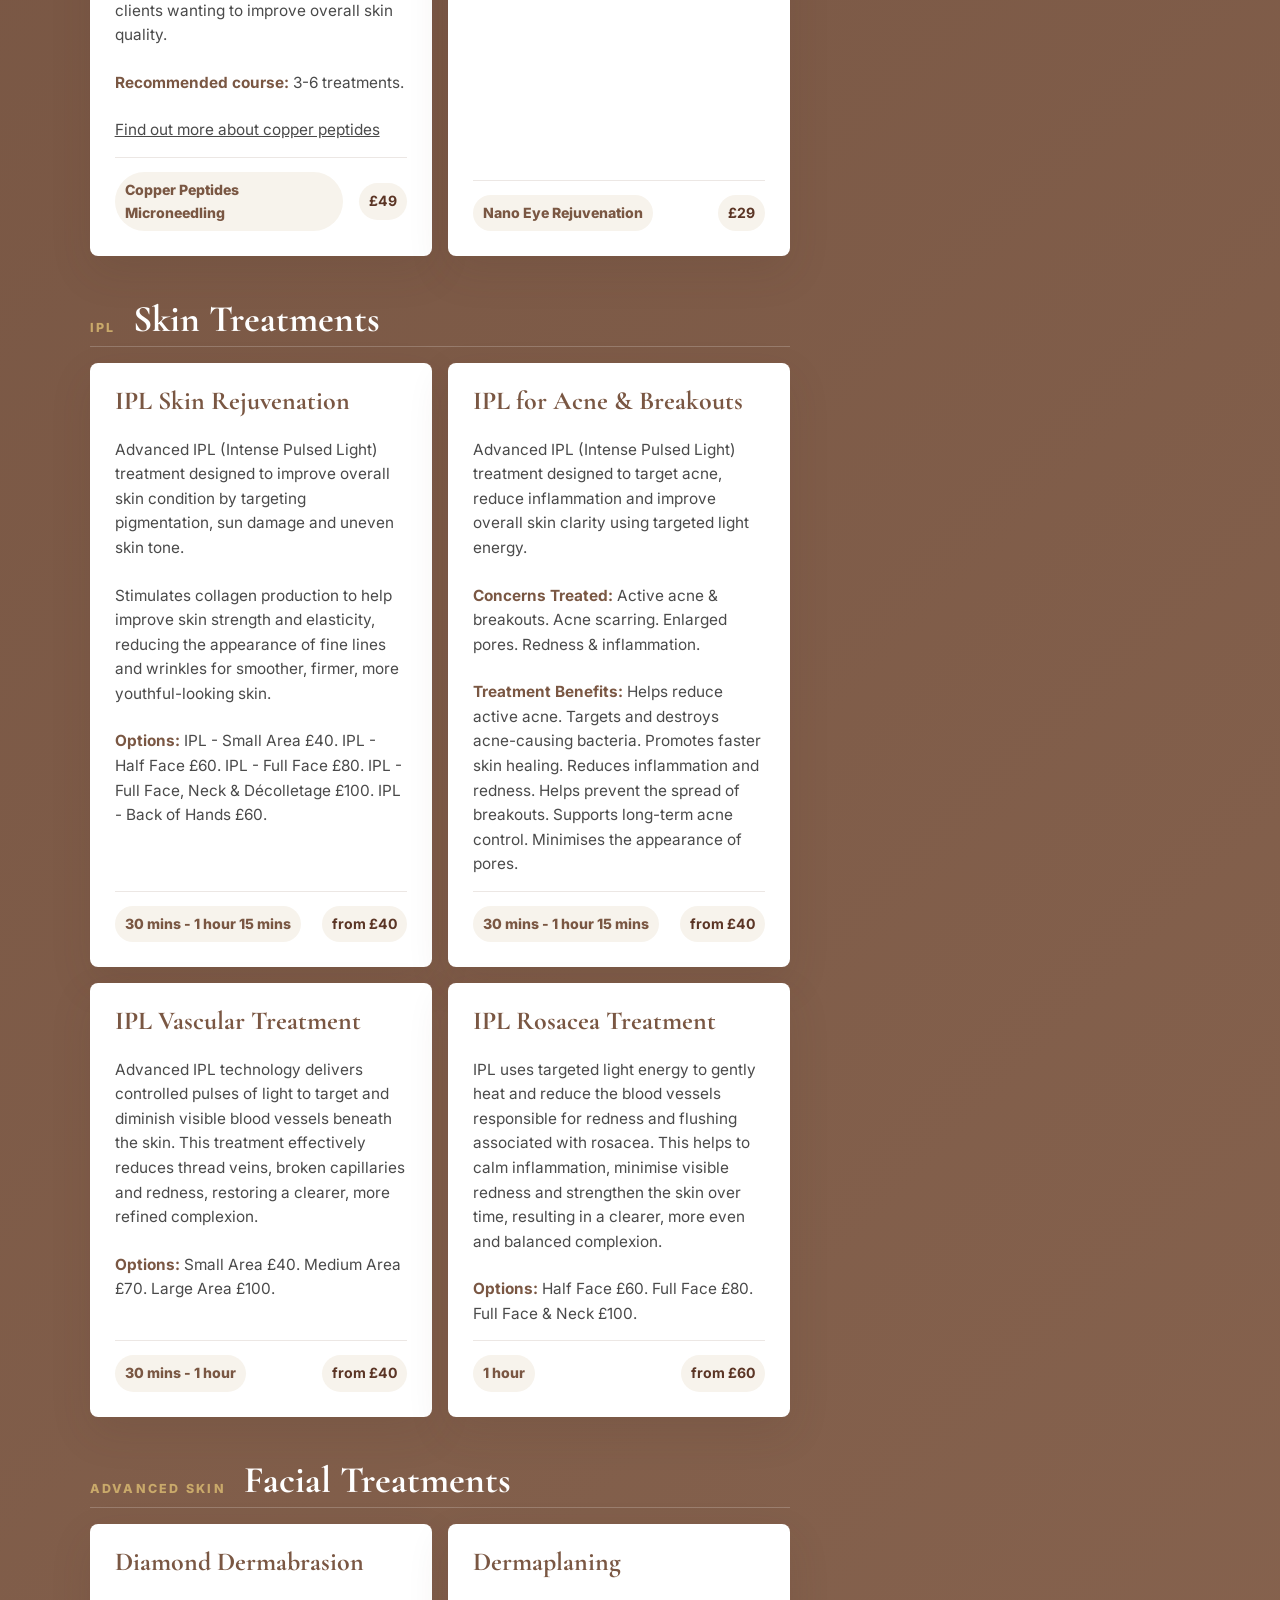
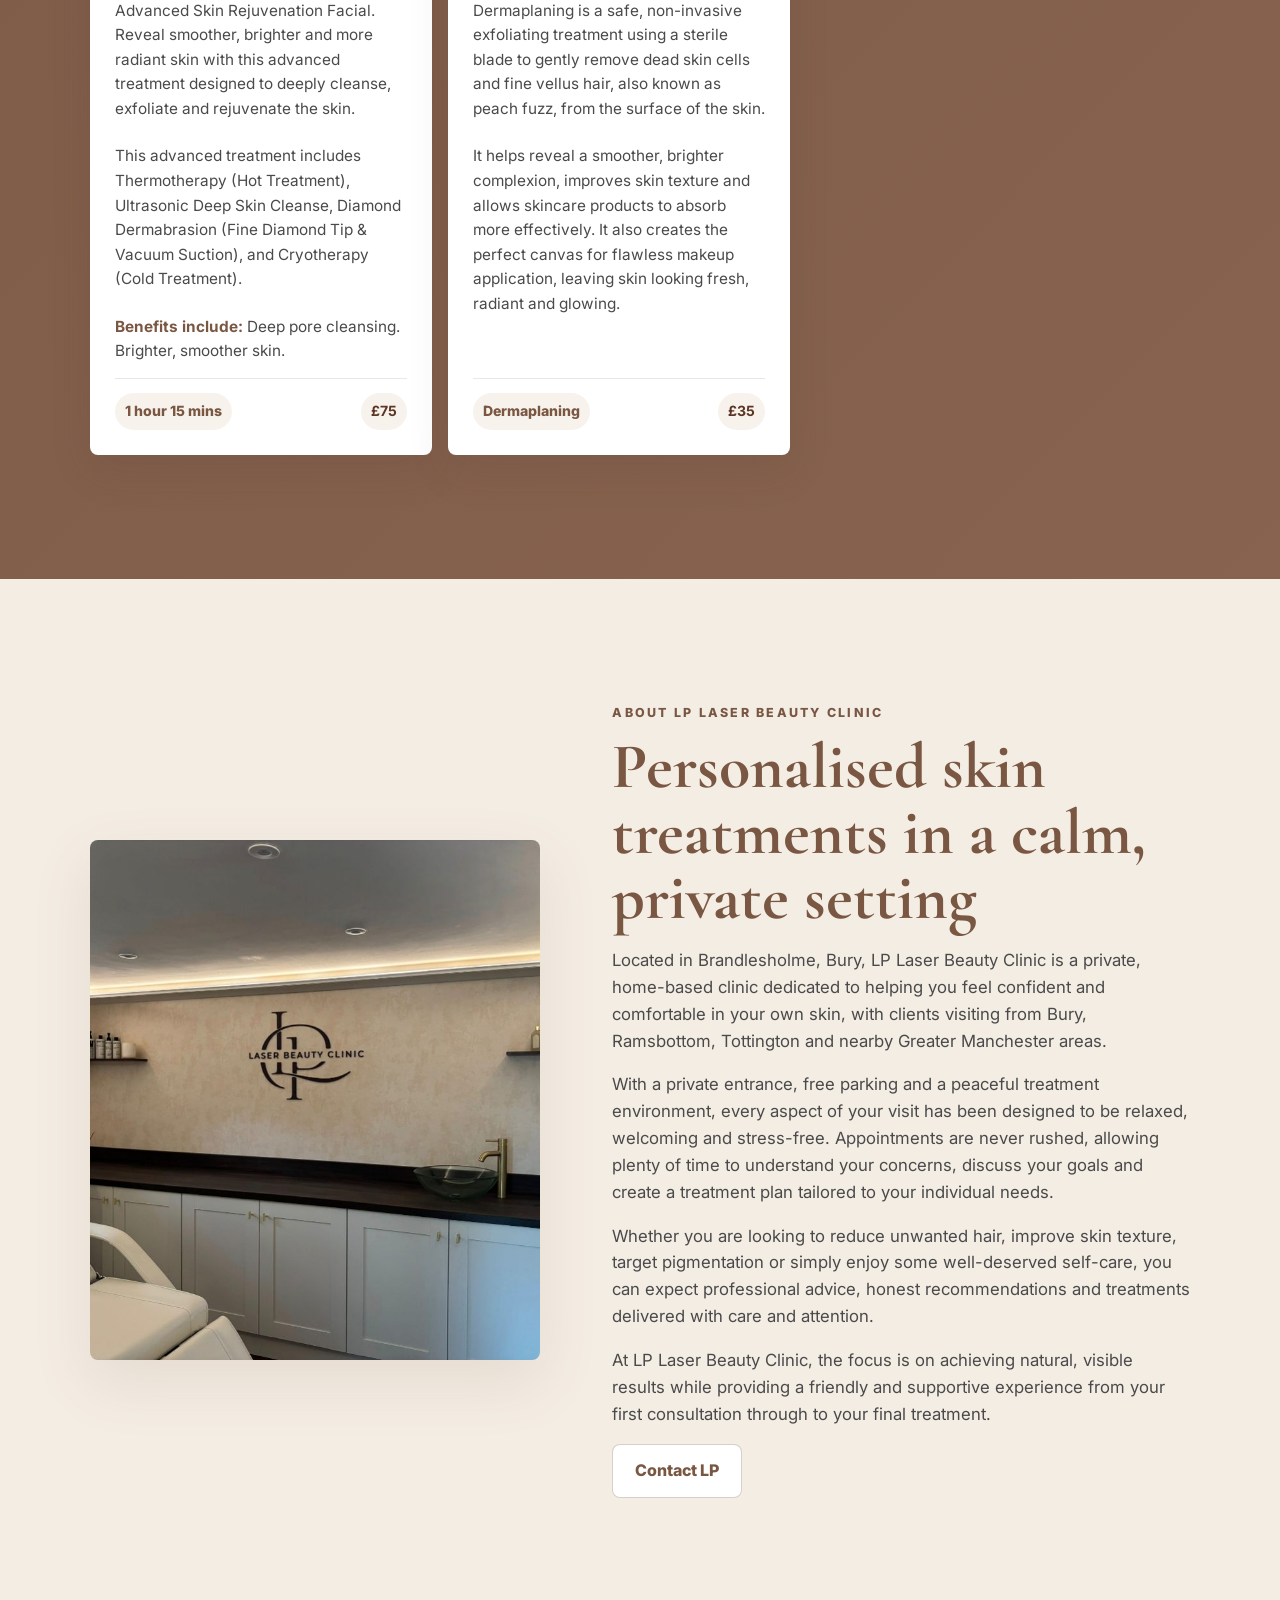
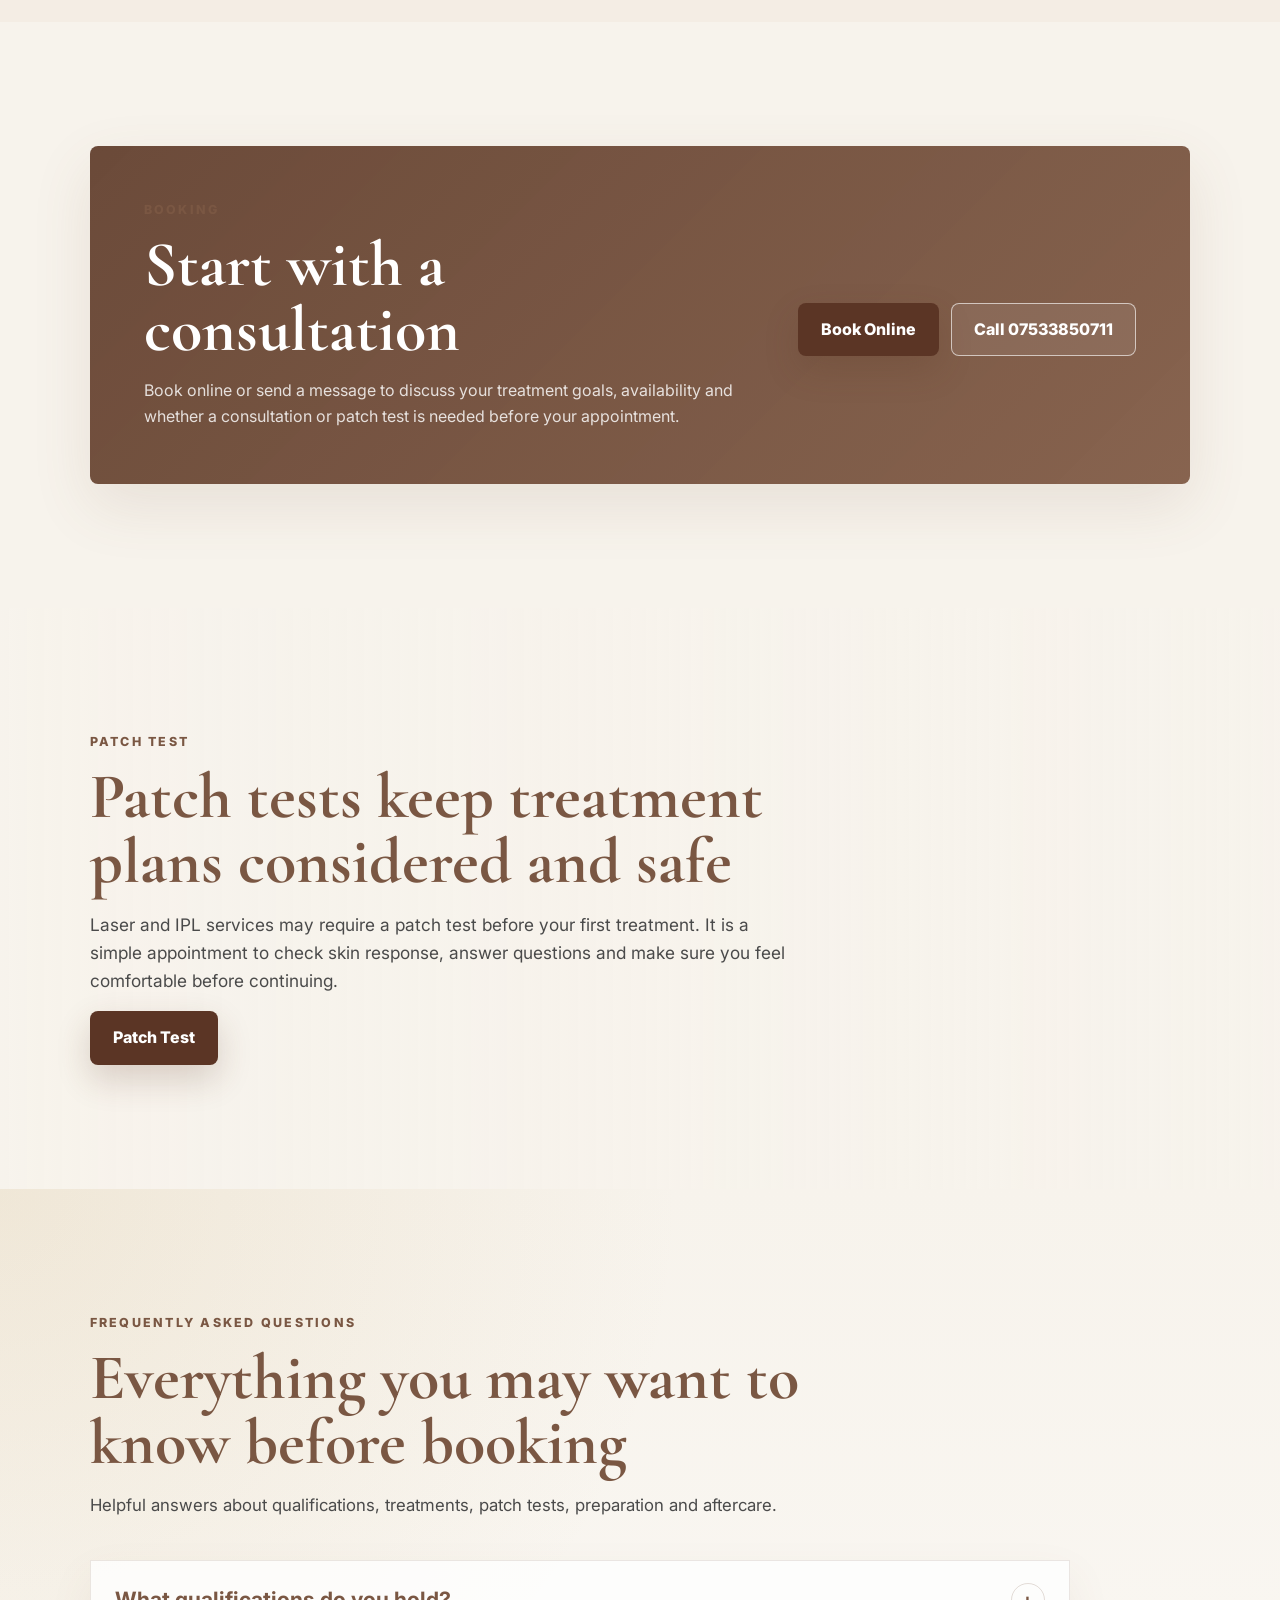
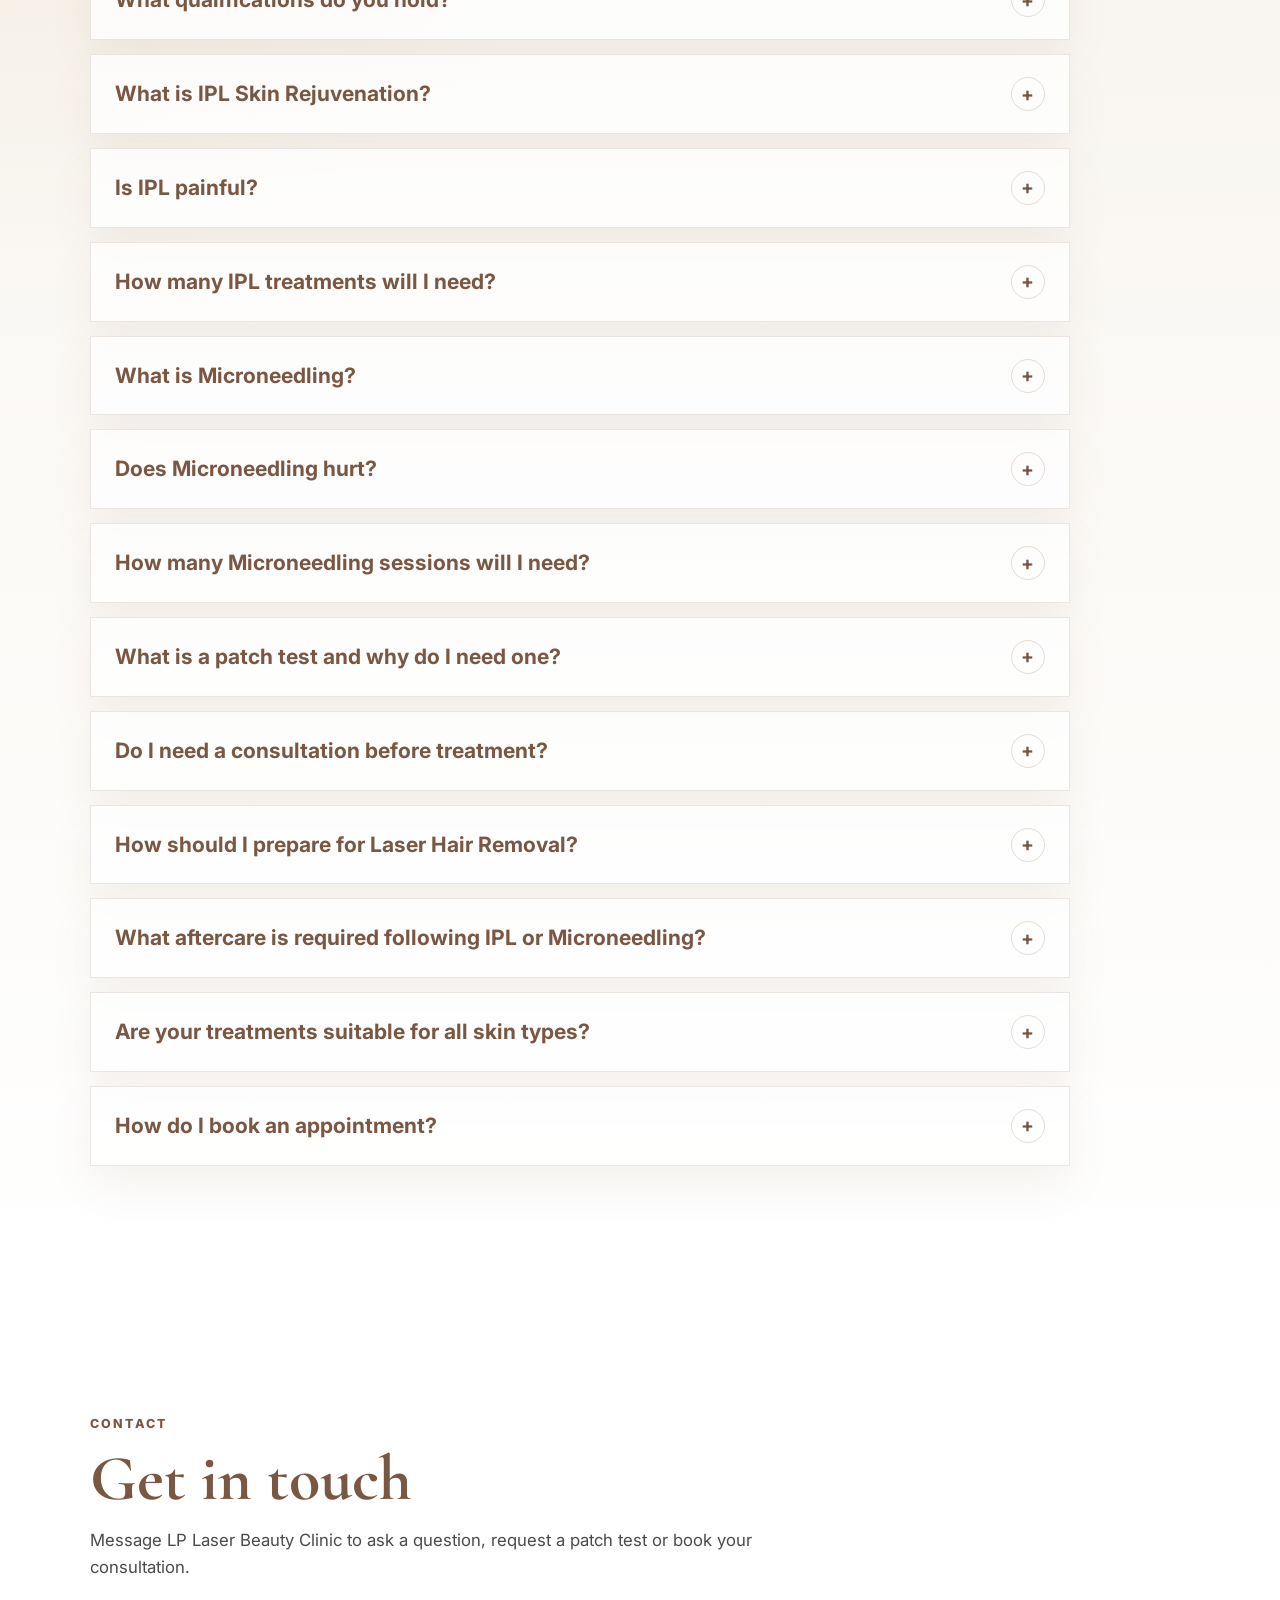
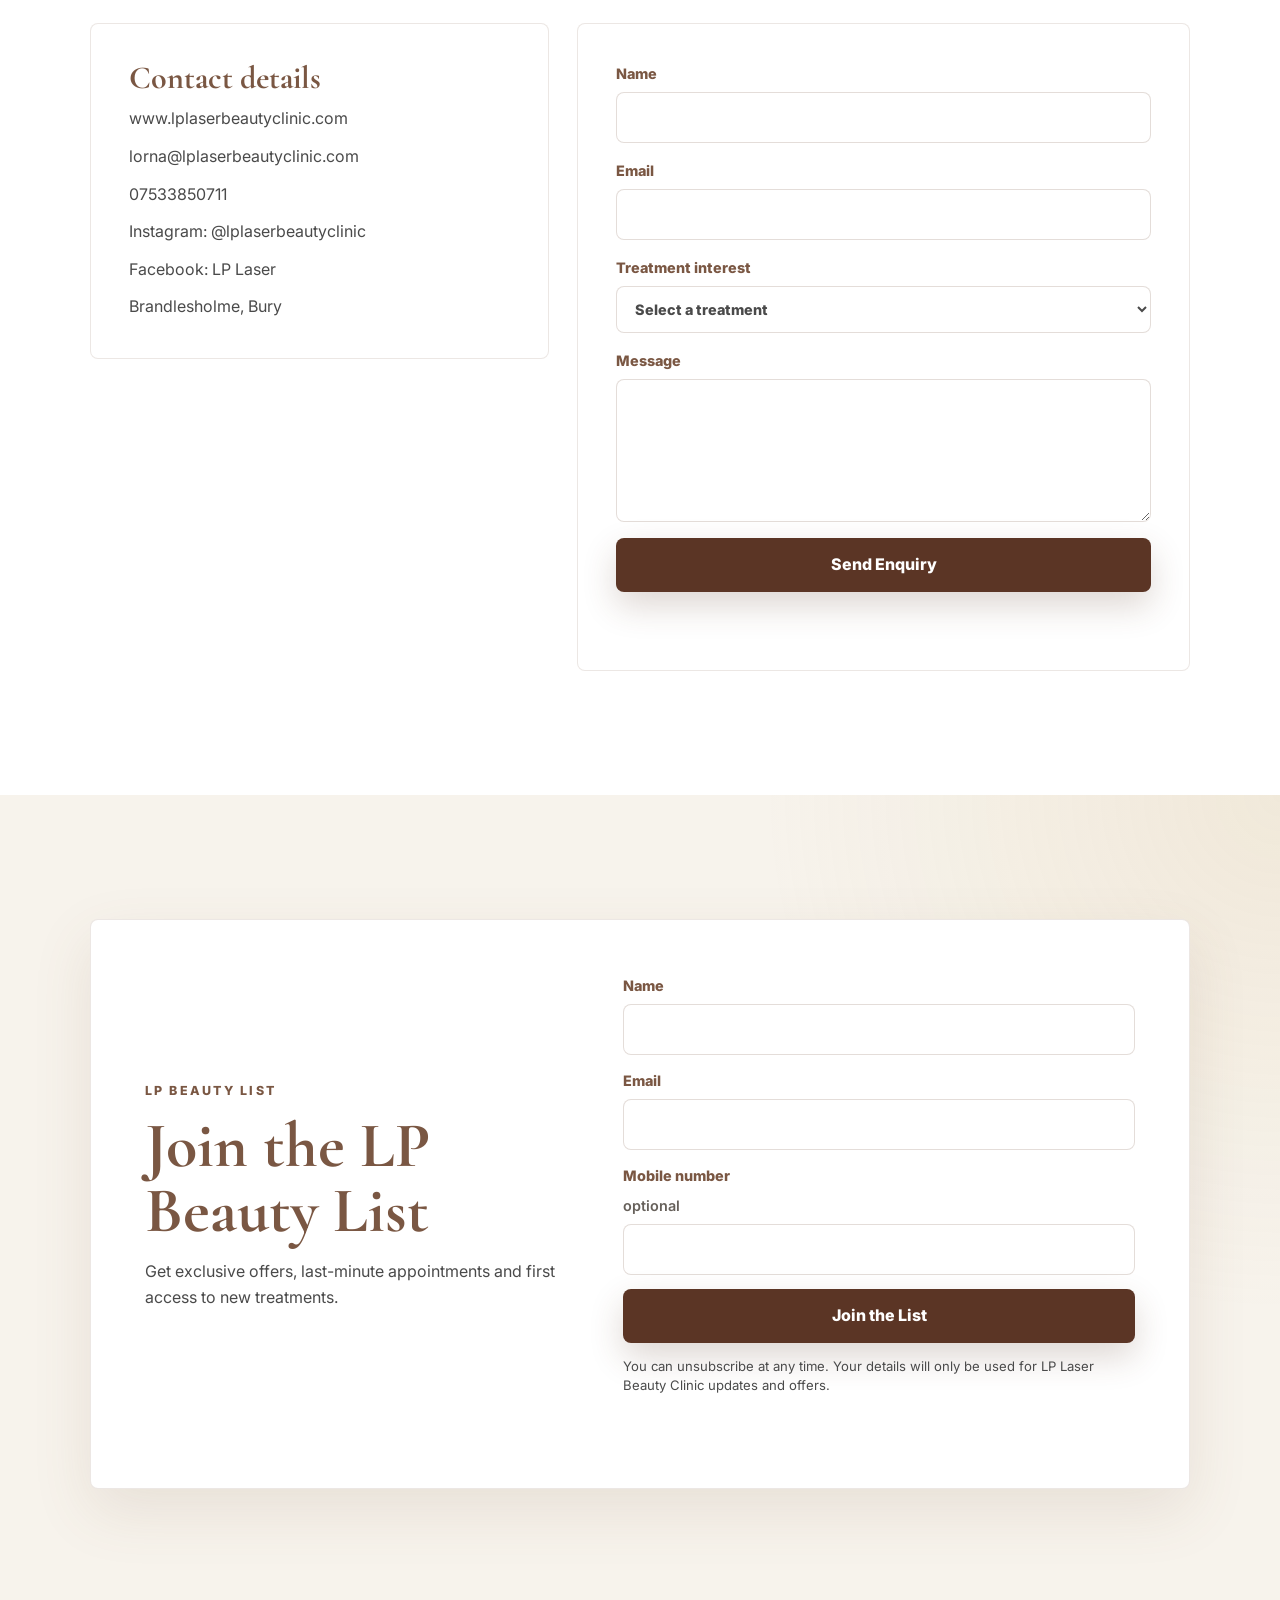
==== commit de2361f3: "Improve local SEO treatment pages" ====
--- a/index.html
+++ b/index.html
@@ -3,22 +3,22 @@
 <head>
   <meta charset="UTF-8">
   <meta name="viewport" content="width=device-width, initial-scale=1.0">
-  <meta name="description" content="Private laser and skin clinic in Brandlesholme, Bury offering laser hair removal, IPL, microneedling, dermaplaning, facials and facial aesthetics.">
+  <meta name="description" content="Private laser hair removal, skin rejuvenation, microneedling and aesthetics clinic in Brandlesholme, Bury, welcoming clients from Ramsbottom and Tottington.">
   <meta name="robots" content="index, follow">
   <meta name="theme-color" content="#F7F3EC">
   <link rel="canonical" href="https://www.lplaserbeautyclinic.com/">
   <link rel="icon" href="photos%20%26%20Logos/lp-logo-silhouette.svg" type="image/svg+xml">
   <meta property="og:type" content="website">
   <meta property="og:title" content="Laser Hair Removal & Skin Clinic in Bury | LP Laser Beauty Clinic">
-  <meta property="og:description" content="Private laser hair removal, IPL skin treatments, microneedling, dermaplaning, diamond dermabrasion, facials and facial aesthetics in Brandlesholme, Bury.">
+  <meta property="og:description" content="Private laser hair removal, IPL skin rejuvenation, microneedling, dermaplaning and aesthetics clinic in Brandlesholme, Bury.">
   <meta property="og:url" content="https://www.lplaserbeautyclinic.com/">
   <meta property="og:site_name" content="LP Laser Beauty Clinic">
   <meta property="og:image" content="https://www.lplaserbeautyclinic.com/photos%20%26%20Logos/clinic-room.jpg">
   <meta name="twitter:card" content="summary_large_image">
   <meta name="twitter:title" content="Laser Hair Removal & Skin Clinic in Bury | LP Laser Beauty Clinic">
-  <meta name="twitter:description" content="Private laser hair removal, IPL skin treatments, microneedling, dermaplaning, diamond dermabrasion, facials and facial aesthetics in Brandlesholme, Bury.">
+  <meta name="twitter:description" content="Private laser hair removal, IPL skin rejuvenation, microneedling, dermaplaning and aesthetics clinic in Brandlesholme, Bury.">
   <meta name="twitter:image" content="https://www.lplaserbeautyclinic.com/photos%20%26%20Logos/clinic-room.jpg">
-  <title>Laser Hair Removal & Skin Clinic in Bury | LP Laser Beauty Clinic</title>
+  <title>Laser Hair Removal Bury | Skin Clinic Bury | LP Laser Beauty Clinic</title>
   <link rel="preconnect" href="https://fonts.googleapis.com">
   <link rel="preconnect" href="https://fonts.gstatic.com" crossorigin>
   <link href="https://fonts.googleapis.com/css2?family=Cormorant+Garamond:wght@500;600;700&family=Inter:wght@400;500;600;700&display=swap" rel="stylesheet">
@@ -30,7 +30,7 @@
     "name": "LP Laser Beauty Clinic",
     "url": "https://www.lplaserbeautyclinic.com/",
     "image": "https://www.lplaserbeautyclinic.com/photos%20%26%20Logos/clinic-room.jpg",
-    "description": "Private laser and skin clinic in Brandlesholme, Bury offering laser hair removal, IPL skin treatments, microneedling, dermaplaning, diamond dermabrasion, facials, facial aesthetics, dermal fillers and lip enhancement.",
+    "description": "Private laser and skin clinic in Brandlesholme, Bury offering laser hair removal, IPL skin rejuvenation, microneedling, dermaplaning, diamond dermabrasion, facials, facial aesthetics, dermal fillers and lip enhancement.",
     "telephone": "+447533850711",
     "email": "lorna@lplaserbeautyclinic.com",
     "priceRange": "££",
@@ -44,6 +44,8 @@
     "areaServed": [
       "Brandlesholme",
       "Bury",
+      "Ramsbottom",
+      "Tottington",
       "Greater Manchester"
     ],
     "sameAs": [
@@ -79,6 +81,27 @@
           "@type": "Offer",
           "itemOffered": {
             "@type": "Service",
+            "name": "Polynucleotides"
+          }
+        },
+        {
+          "@type": "Offer",
+          "itemOffered": {
+            "@type": "Service",
+            "name": "Exosome Microneedling"
+          }
+        },
+        {
+          "@type": "Offer",
+          "itemOffered": {
+            "@type": "Service",
+            "name": "Copper Peptides Microneedling"
+          }
+        },
+        {
+          "@type": "Offer",
+          "itemOffered": {
+            "@type": "Service",
             "name": "Dermaplaning"
           }
         },
@@ -101,6 +124,13 @@
           "itemOffered": {
             "@type": "Service",
             "name": "Facial Aesthetics"
+          }
+        },
+        {
+          "@type": "Offer",
+          "itemOffered": {
+            "@type": "Service",
+            "name": "Anti-Wrinkle Treatments"
           }
         },
         {
@@ -170,7 +200,7 @@
       <div>
         <p class="eyebrow">Private laser &amp; skin clinic in Brandlesholme, Bury</p>
         <h2>Laser Hair Removal &amp; Advanced Skin Treatments in Bury</h2>
-        <p>Professional laser, IPL and advanced skin treatments in a calm, private one-to-one clinic.</p>
+        <p>Professional laser, IPL skin rejuvenation, microneedling and facial aesthetics in a calm, private one-to-one clinic in Brandlesholme, Bury, close to Ramsbottom and Tottington.</p>
         <div class="intro-actions">
           <a class="button primary" href="https://facesconsent.com/bookings/lorna-beanland" target="_blank" rel="noreferrer">Book Online</a>
           <a class="button secondary" href="#services">View Treatments</a>
@@ -180,9 +210,13 @@
           <a href="ipl-skin-rejuvenation-bury/" aria-label="Find out more about IPL Skin Treatments in Bury">IPL Skin Treatments</a>
           <a href="#facials" aria-label="Find out more about Facials">Facials</a>
           <a href="microneedling-bury/" aria-label="Find out more about Microneedling in Bury">Microneedling</a>
+          <a href="polynucleotides-bury/" aria-label="Find out more about Polynucleotides in Bury">Polynucleotides</a>
+          <a href="exosome-microneedling-bury/" aria-label="Find out more about Exosome Microneedling in Bury">Exosomes</a>
+          <a href="copper-peptides-microneedling-bury/" aria-label="Find out more about Copper Peptides Microneedling in Bury">Copper Peptides</a>
           <a href="dermaplaning-bury/" aria-label="Find out more about Dermaplaning in Bury">Dermaplaning</a>
           <a href="diamond-dermabrasion-bury/" aria-label="Find out more about Diamond Dermabrasion in Bury">Diamond Dermabrasion</a>
           <a href="facial-aesthetics-bury/" aria-label="Find out more about Facial Aesthetics in Bury">Facial Aesthetics</a>
+          <a href="anti-wrinkle-treatments-bury/" aria-label="Find out more about Anti-Wrinkle Treatments in Bury">Anti-Wrinkle Treatments</a>
           <a href="dermal-fillers-bury/" aria-label="Find out more about Dermal Fillers in Bury">Dermal Fillers</a>
           <a href="lip-enhancement-bury/" aria-label="Find out more about Lip Enhancement in Bury">Lip Enhancement</a>
         </div>
@@ -251,6 +285,14 @@
             <h3>Facial Aesthetics</h3>
             <p>Consultation-led facial aesthetics guidance in a calm, private setting, focused on balance and natural-looking treatment planning.</p>
             <a href="facial-aesthetics-bury/">Find Out More</a>
+          </div>
+        </article>
+        <article class="service-card">
+          <img src="photos%20%26%20Logos/clinic-room.jpg" alt="Private treatment room for anti-wrinkle treatment consultations">
+          <div>
+            <h3>Anti-Wrinkle Treatments</h3>
+            <p>Private, consultation-led facial aesthetics appointments with clear advice, suitability checks and professional aftercare guidance.</p>
+            <a href="anti-wrinkle-treatments-bury/">Find Out More</a>
           </div>
         </article>
         <article class="service-card">
@@ -389,6 +431,7 @@
               <p>Polynucleotide Microneedling uses premium Exoblanc Korean skincare enriched with polynucleotides to support skin rejuvenation and a healthier-looking complexion.</p>
               <p><b>Benefits:</b> Boosts collagen and elastin production, improves hydration, elasticity and skin texture, and helps soften the appearance of fine lines for a firmer, smoother, more radiant complexion.</p>
               <p><b>Recommended course:</b> 3-6 treatments.</p>
+              <p><a href="polynucleotides-bury/">Find out more about polynucleotides</a></p>
             </article>
 
             <article class="fresha-card">
@@ -400,6 +443,7 @@
               <p>Exosome Microneedling combines advanced microneedling with premium Exoblanc Korean skincare enriched with exosomes to support skin rejuvenation.</p>
               <p><b>Benefits:</b> Helps boost collagen production, improve skin density, hydration and elasticity, while reducing the appearance of fine lines for a firmer, smoother and more radiant complexion.</p>
               <p><b>Recommended course:</b> 3-6 treatments.</p>
+              <p><a href="exosome-microneedling-bury/">Find out more about exosomes</a></p>
             </article>
 
             <article class="fresha-card">
@@ -412,6 +456,7 @@
               <p><b>Benefits:</b> Supports hydration, elasticity and barrier recovery while helping the skin look healthier, stronger, calmer and more balanced.</p>
               <p><b>Best for:</b> Environmentally stressed skin, reduced skin resilience, dryness and clients wanting to improve overall skin quality.</p>
               <p><b>Recommended course:</b> 3-6 treatments.</p>
+              <p><a href="copper-peptides-microneedling-bury/">Find out more about copper peptides</a></p>
             </article>
 
             <article class="fresha-card">
@@ -512,7 +557,7 @@
       <div class="about-copy">
         <p class="eyebrow">About LP Laser Beauty Clinic</p>
         <h2>Personalised skin treatments in a calm, private setting</h2>
-        <p>Located in Brandlesholme, Bury, LP Laser Beauty Clinic is a private, home-based clinic dedicated to helping you feel confident and comfortable in your own skin.</p>
+        <p>Located in Brandlesholme, Bury, LP Laser Beauty Clinic is a private, home-based clinic dedicated to helping you feel confident and comfortable in your own skin, with clients visiting from Bury, Ramsbottom, Tottington and nearby Greater Manchester areas.</p>
         <p>With a private entrance, free parking and a peaceful treatment environment, every aspect of your visit has been designed to be relaxed, welcoming and stress-free. Appointments are never rushed, allowing plenty of time to understand your concerns, discuss your goals and create a treatment plan tailored to your individual needs.</p>
         <p>Whether you are looking to reduce unwanted hair, improve skin texture, target pigmentation or simply enjoy some well-deserved self-care, you can expect professional advice, honest recommendations and treatments delivered with care and attention.</p>
         <p>At LP Laser Beauty Clinic, the focus is on achieving natural, visible results while providing a friendly and supportive experience from your first consultation through to your final treatment.</p>
@@ -525,7 +570,7 @@
         <div>
           <p class="eyebrow">Booking</p>
           <h2>Start with a consultation</h2>
-          <p>Send a message to discuss your treatment goals, availability and whether a patch test is needed before your appointment.</p>
+          <p>Book online or send a message to discuss your treatment goals, availability and whether a consultation or patch test is needed before your appointment.</p>
         </div>
         <div class="booking-actions">
           <a class="button primary" href="https://facesconsent.com/bookings/lorna-beanland" target="_blank" rel="noreferrer">Book Online</a>
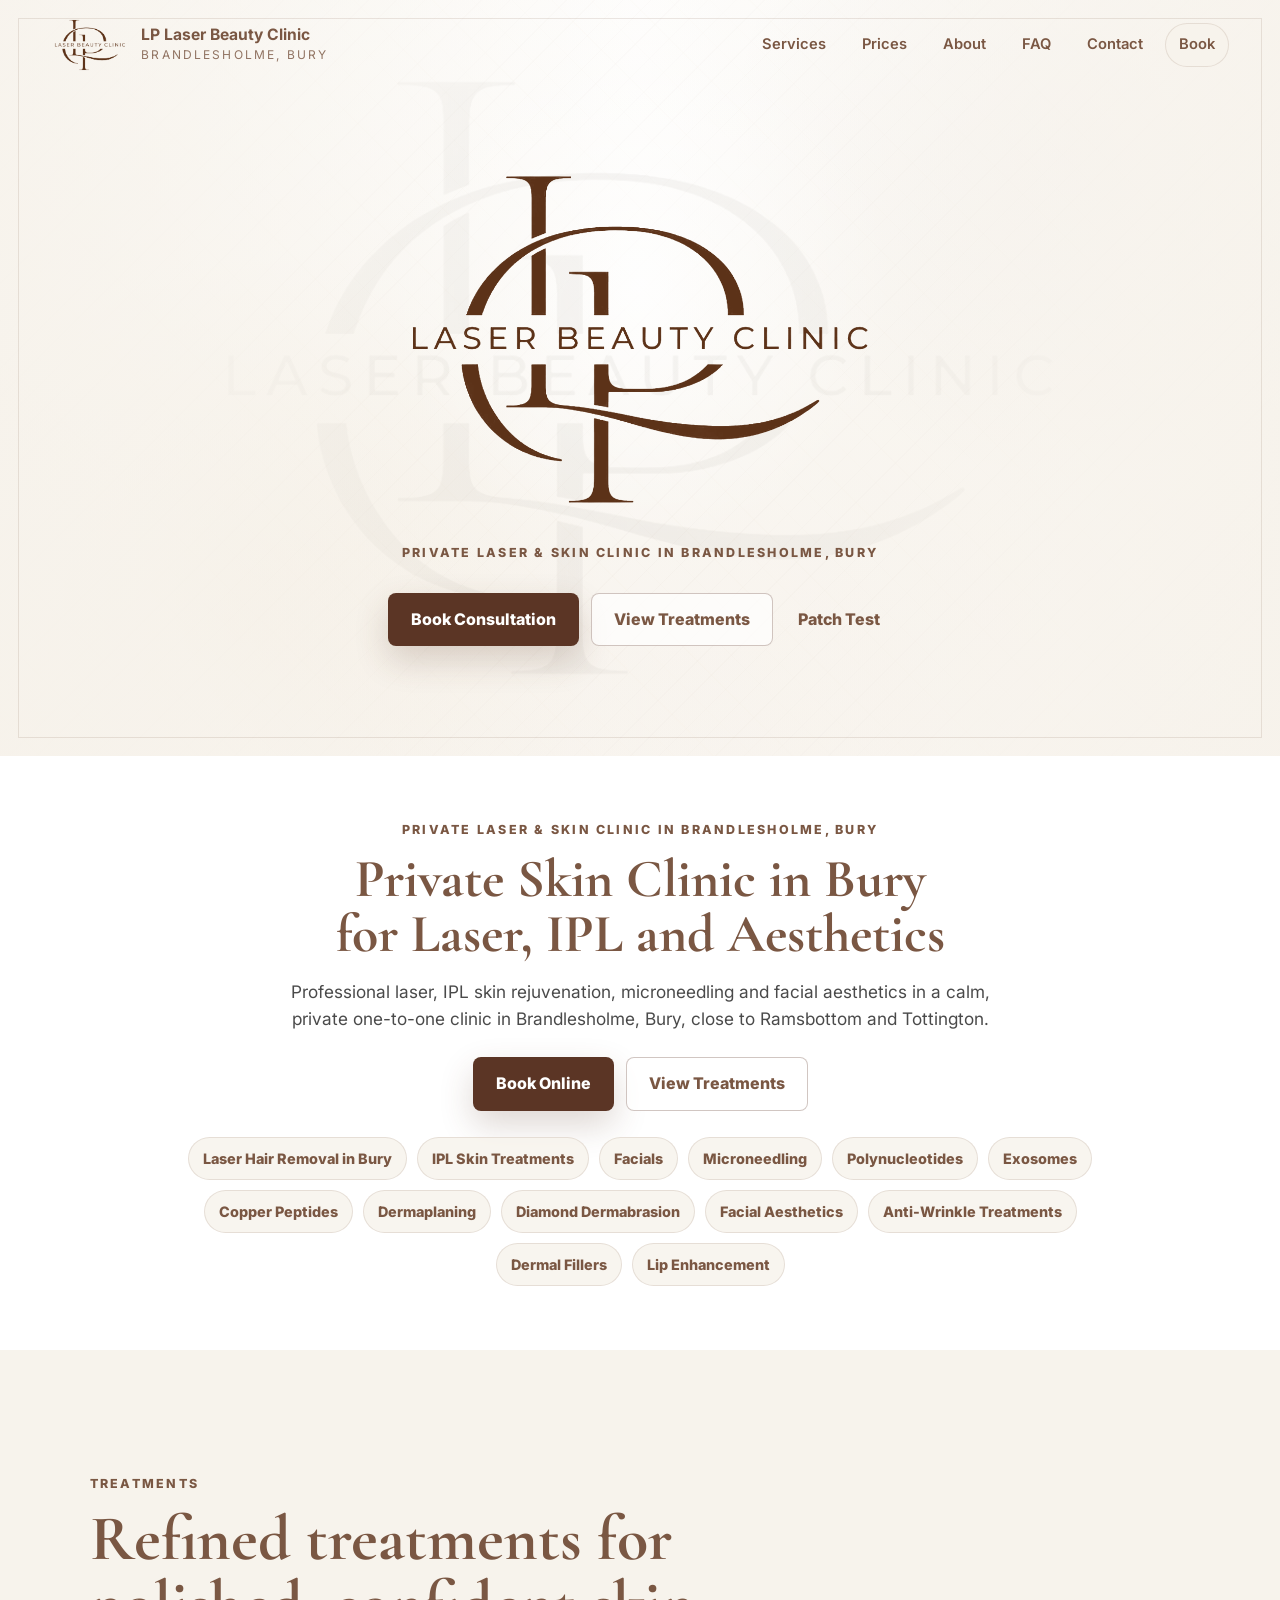
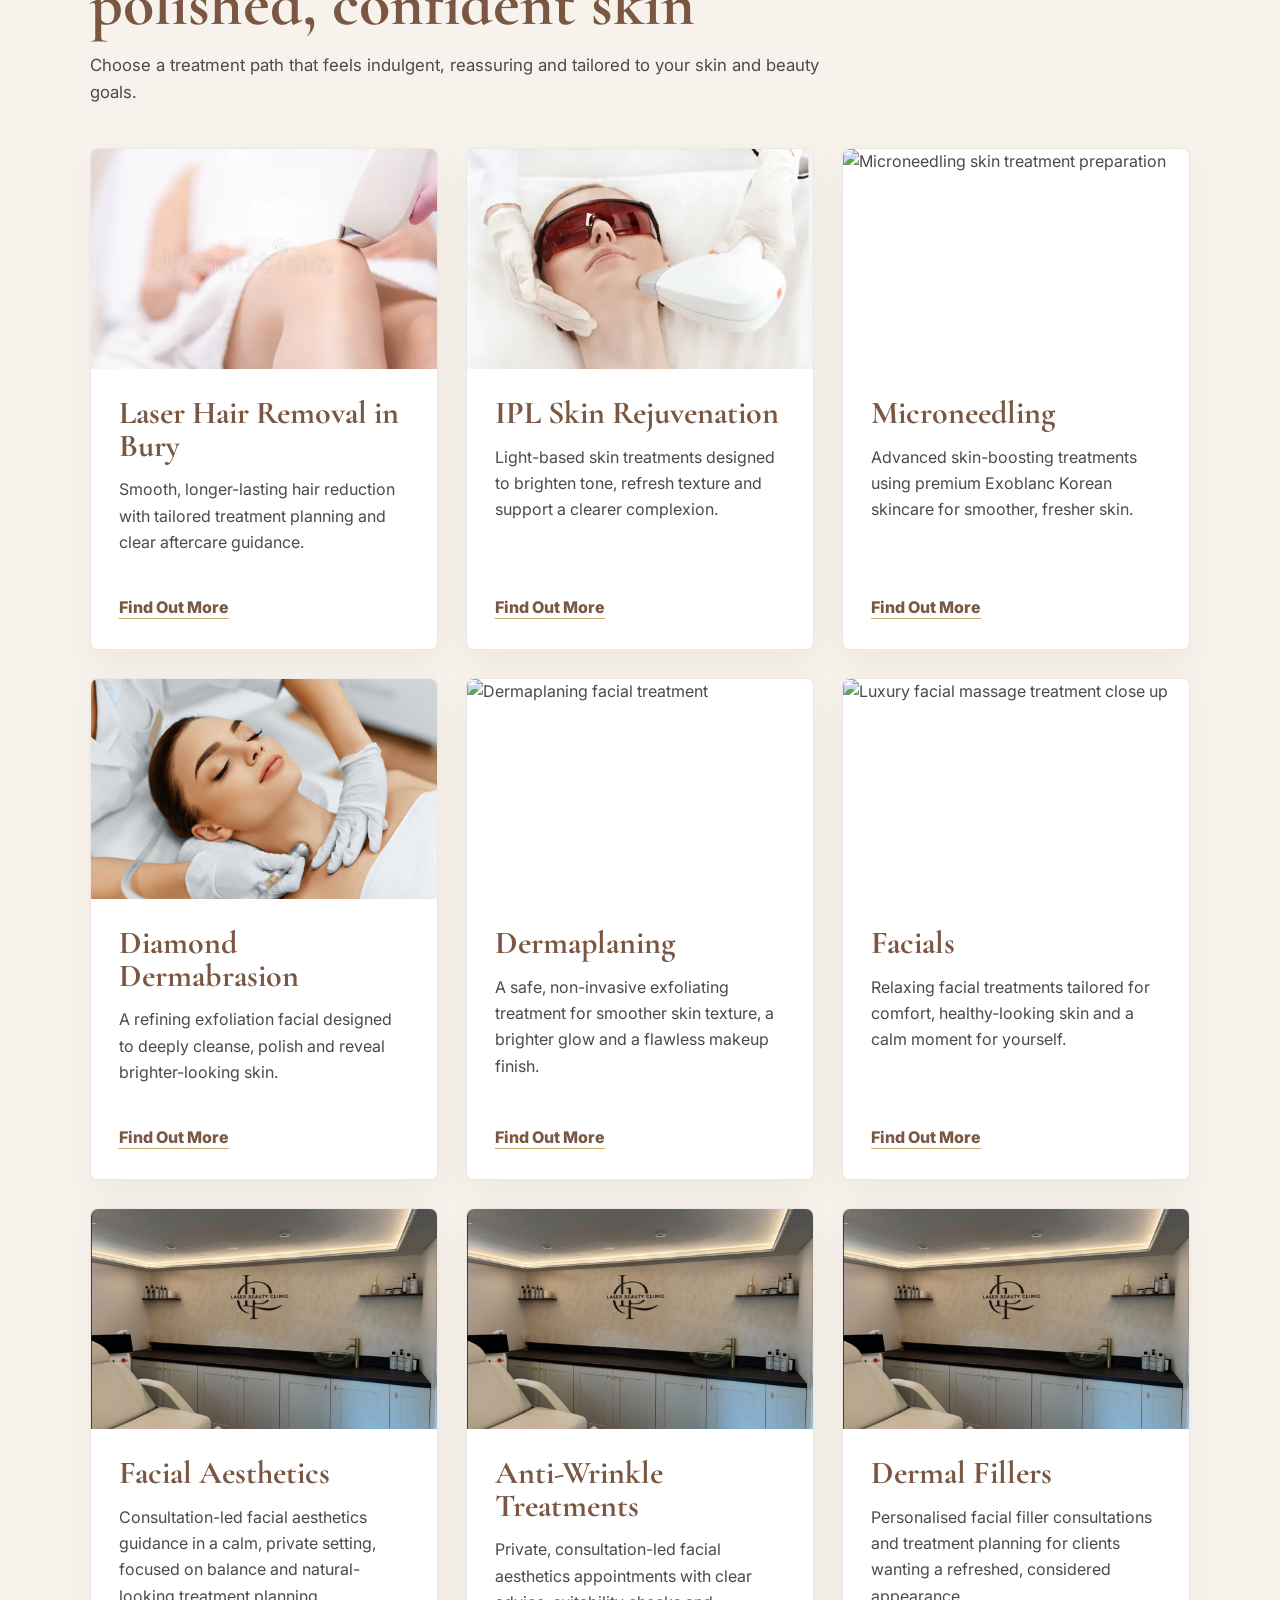
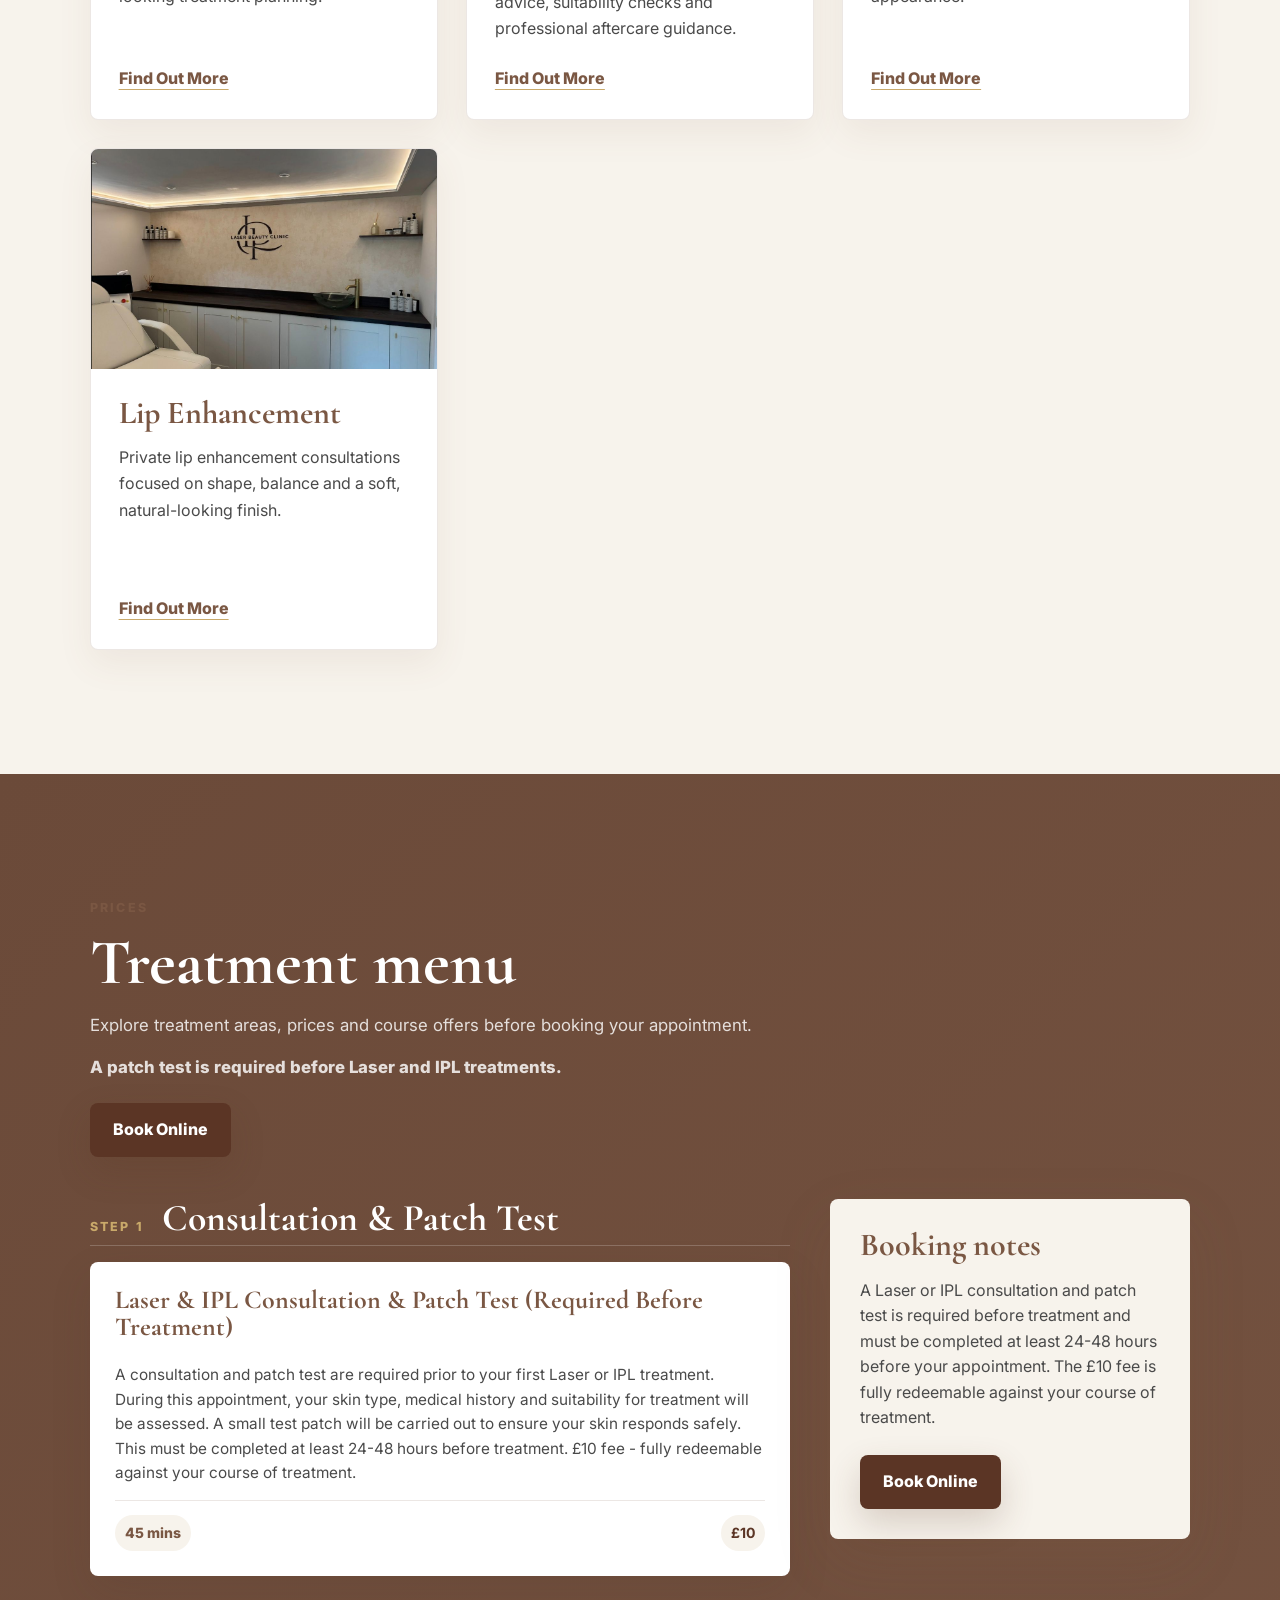
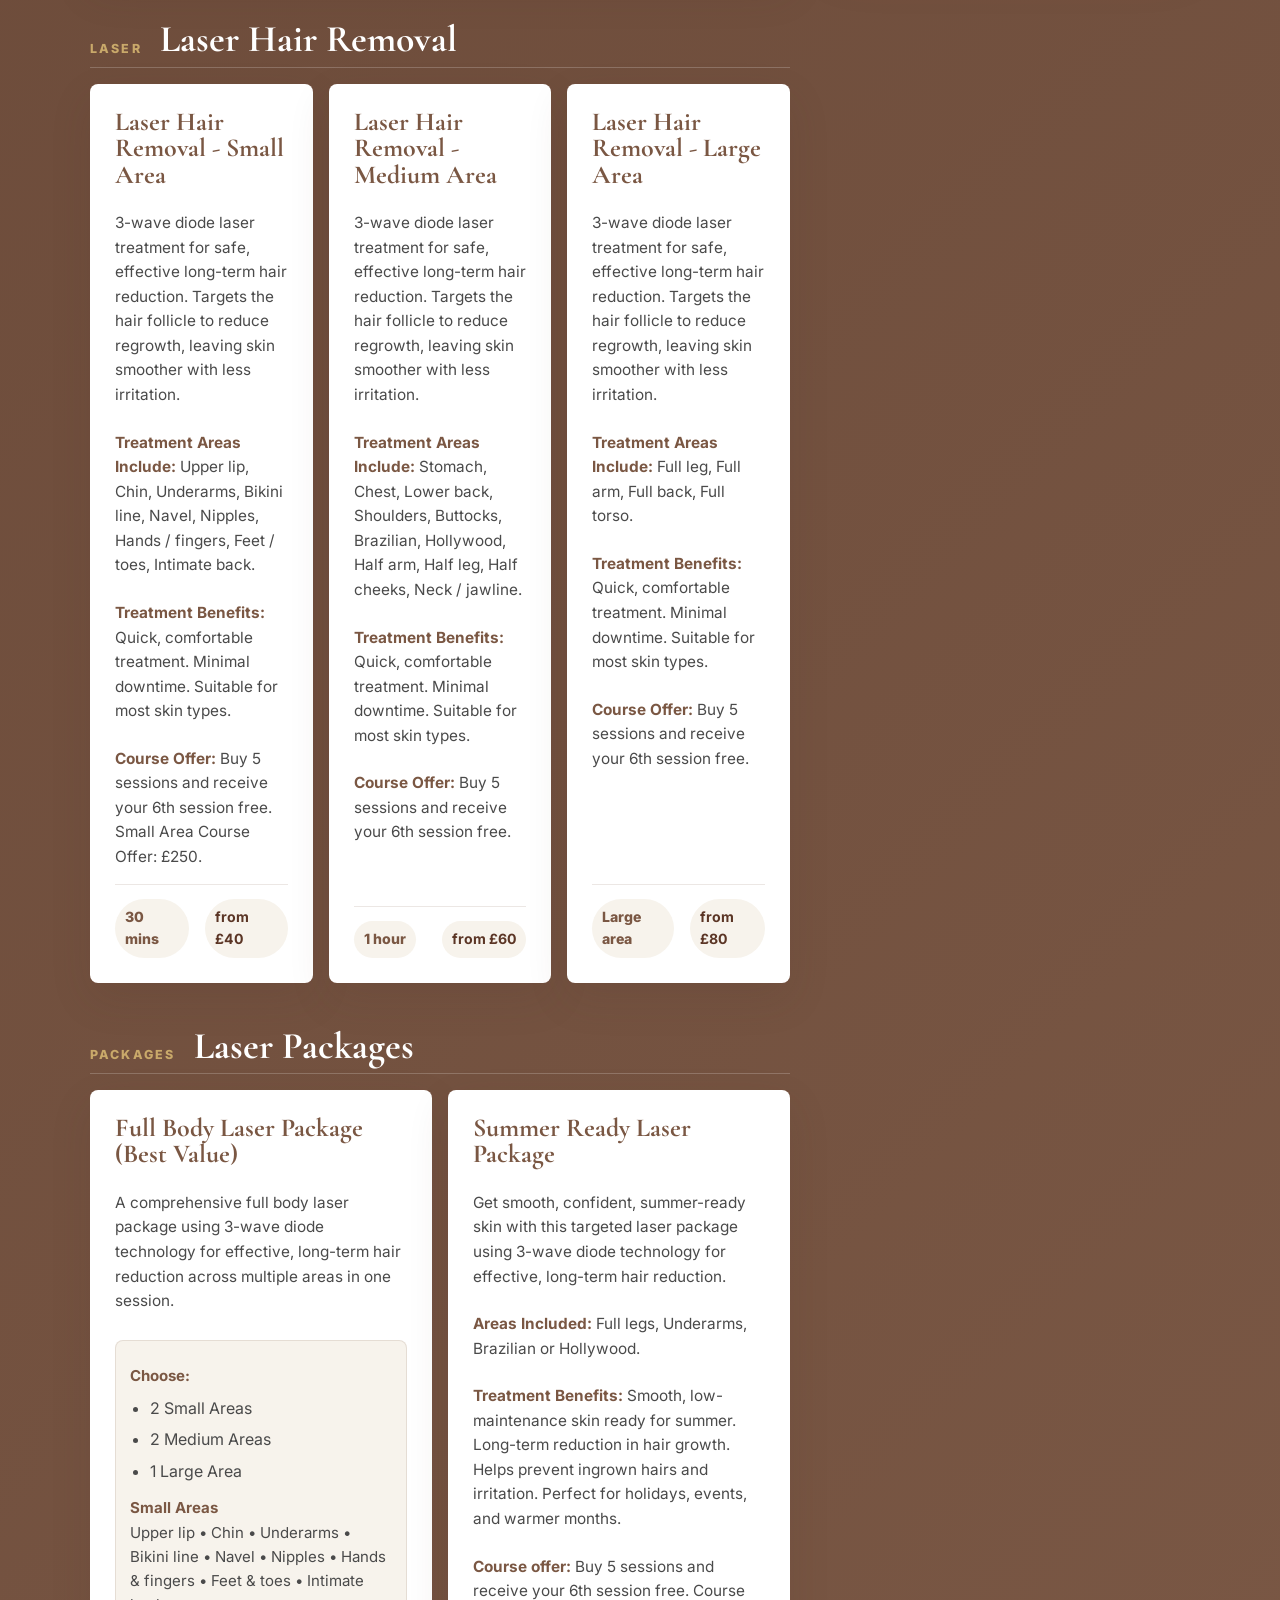
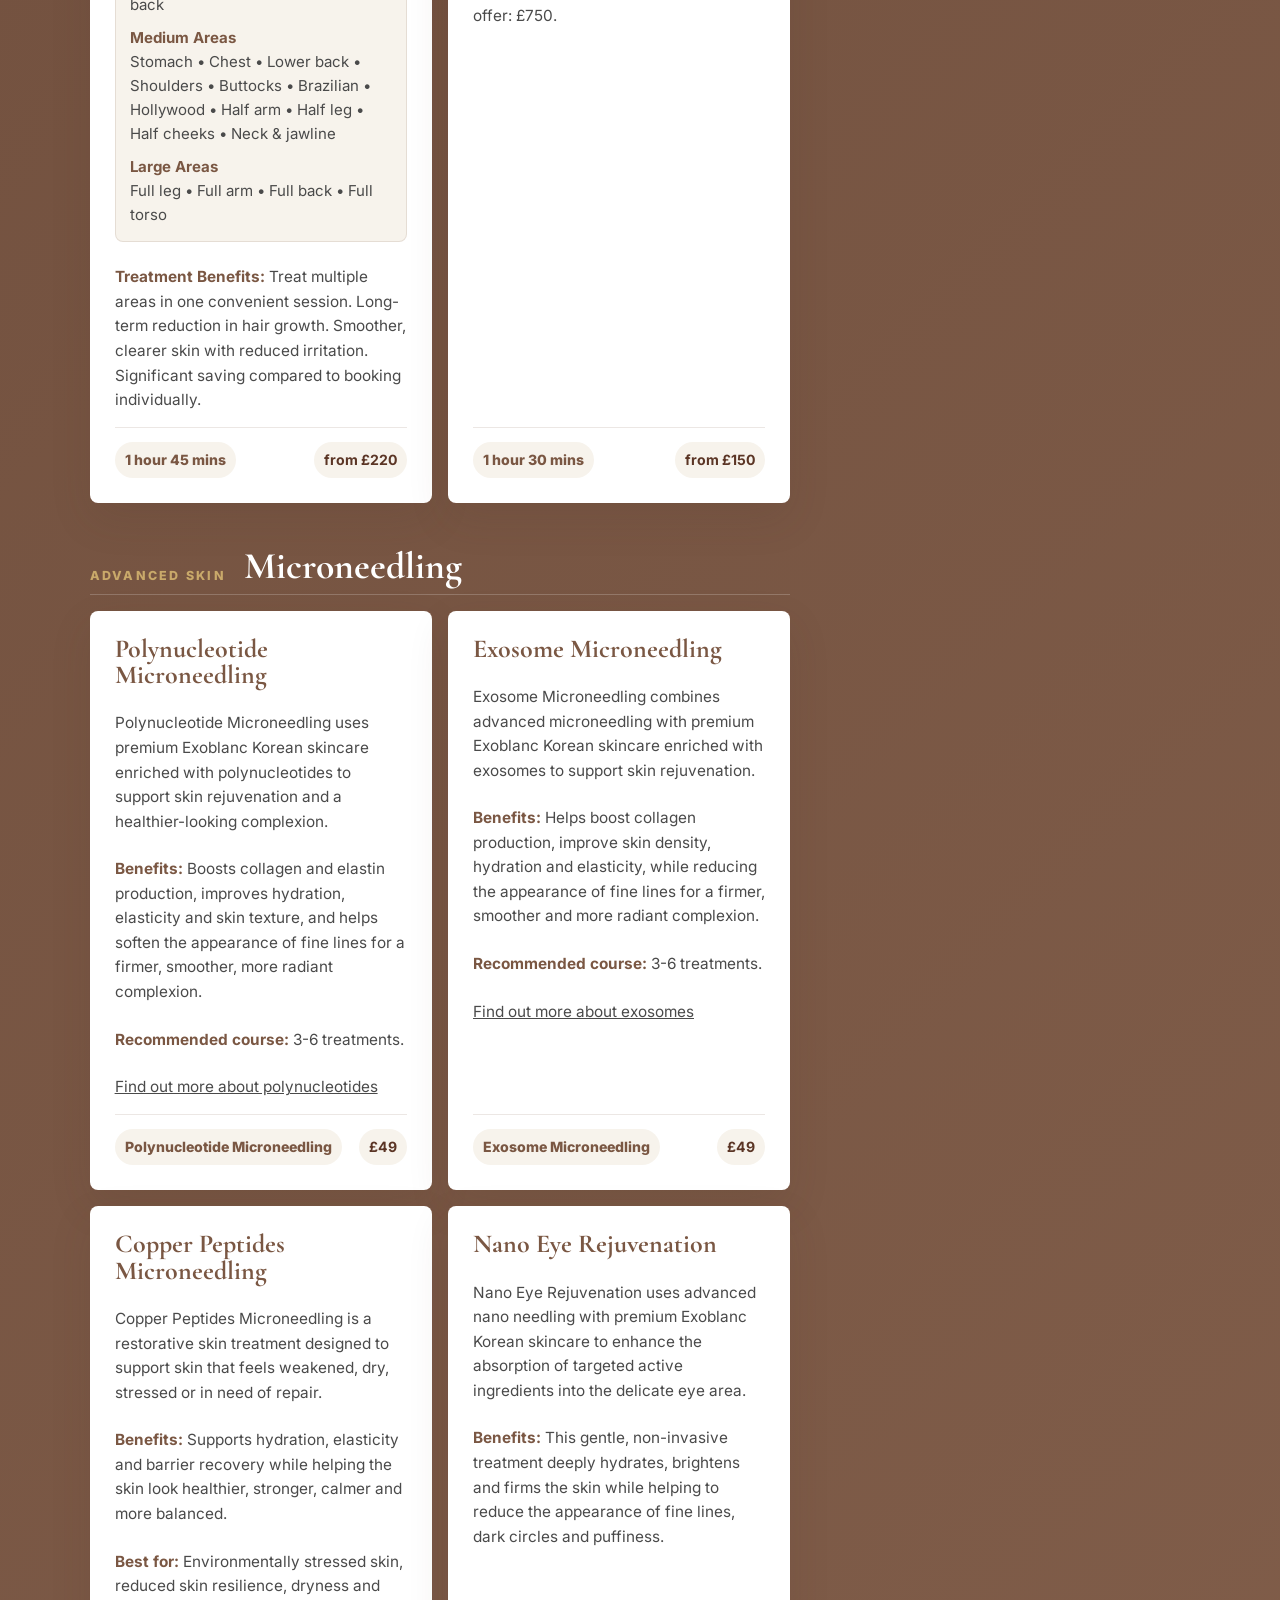
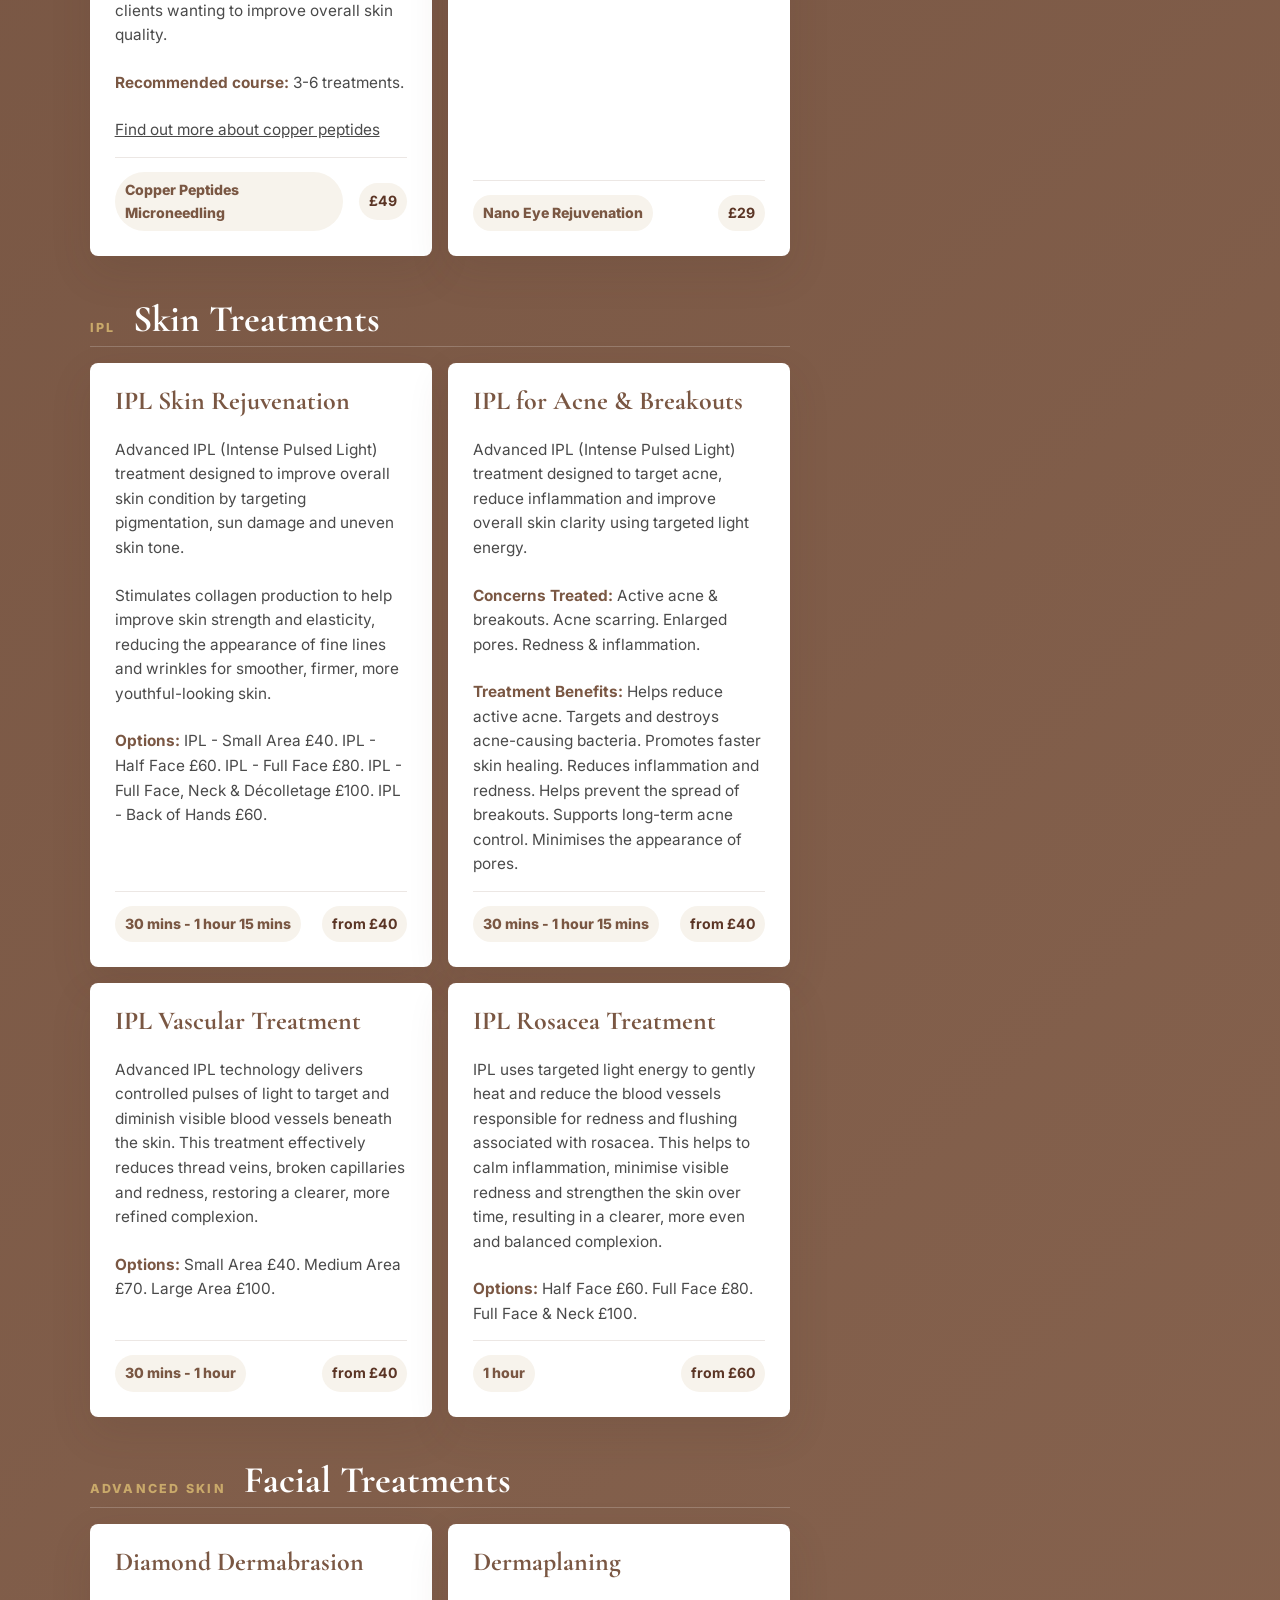
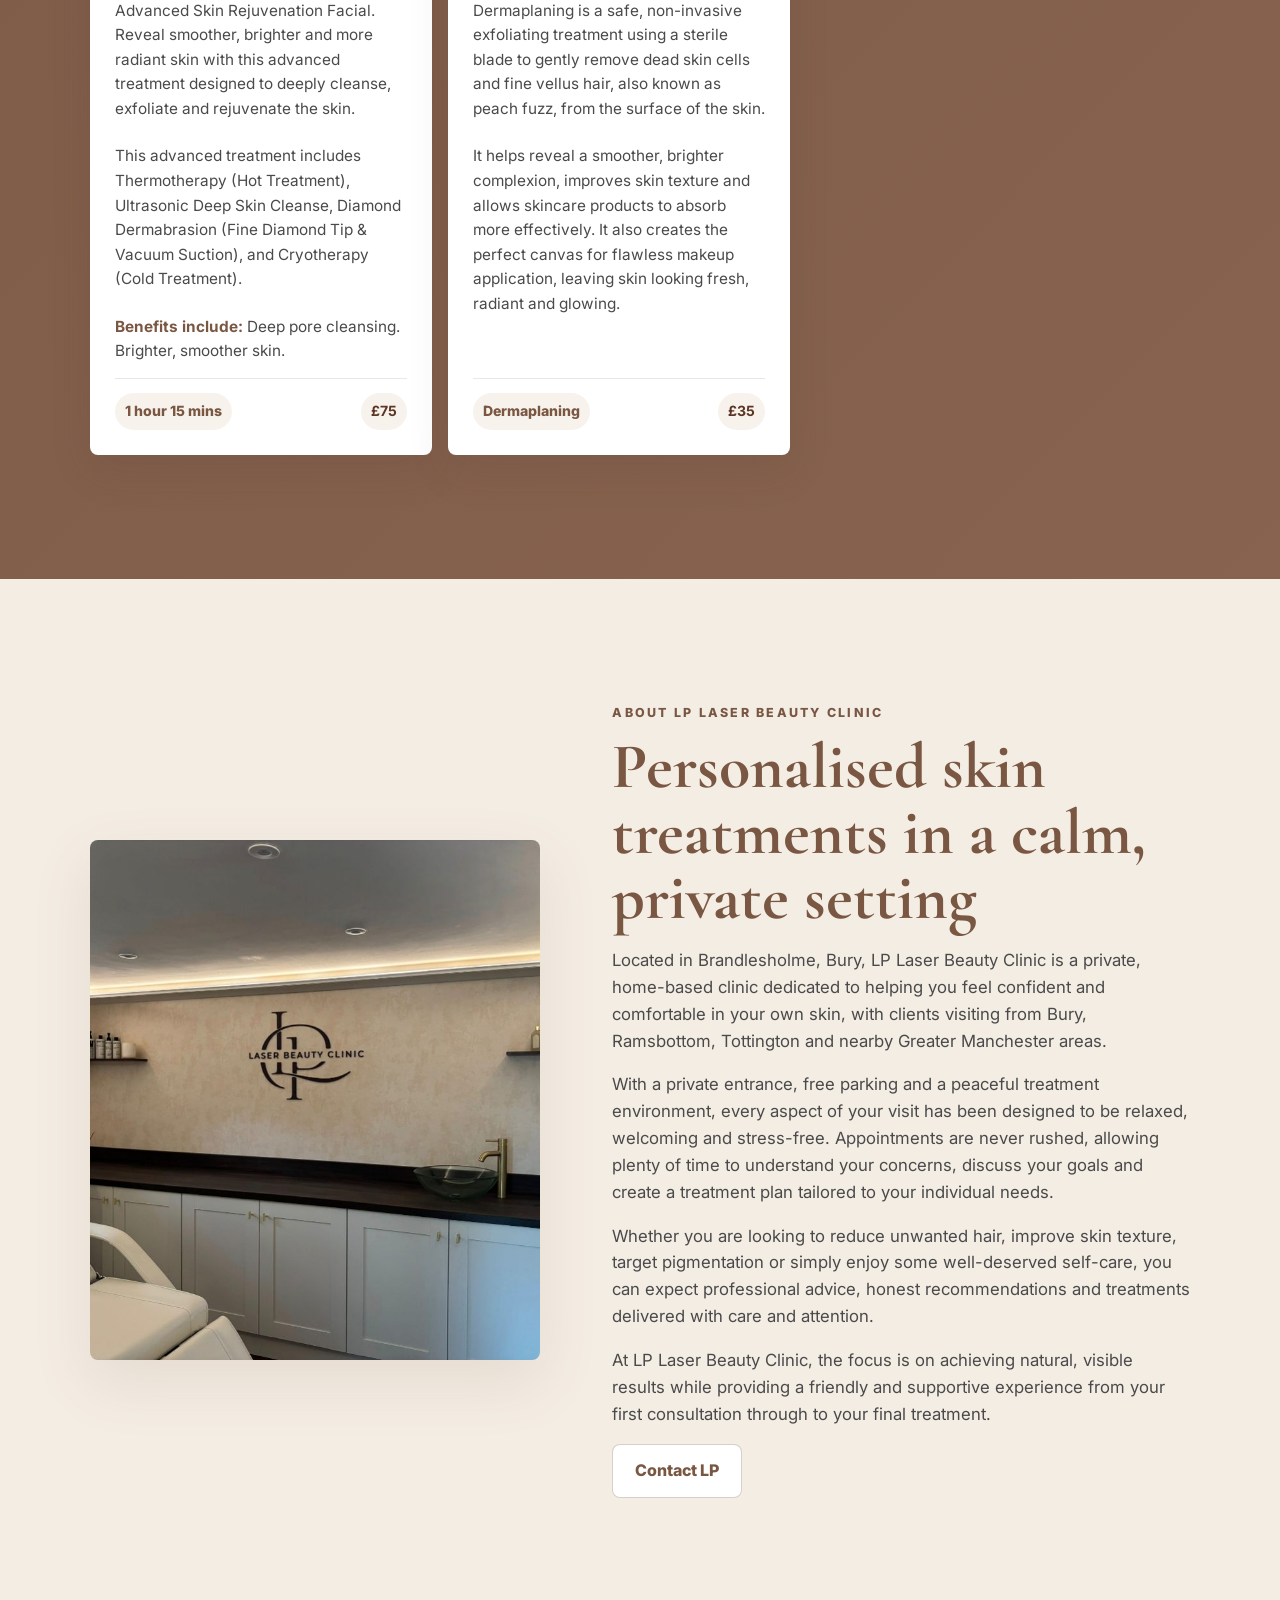
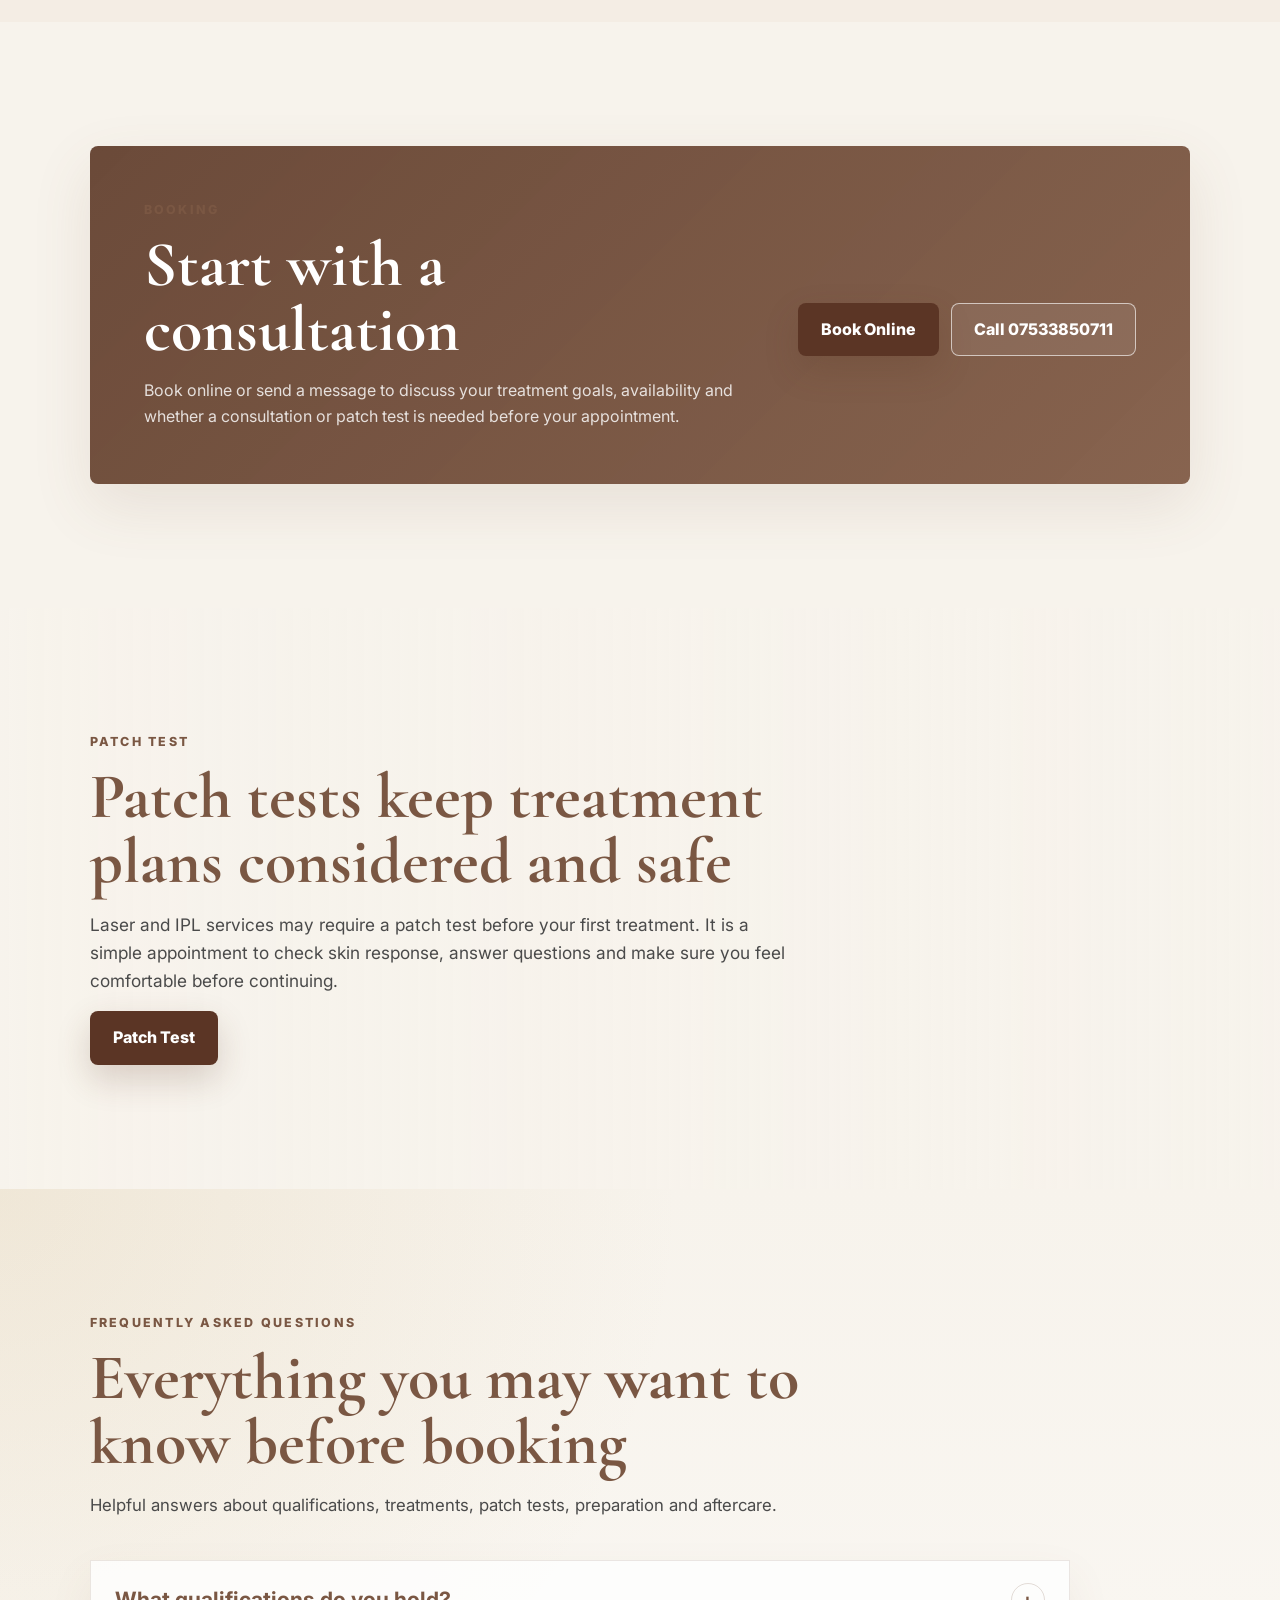
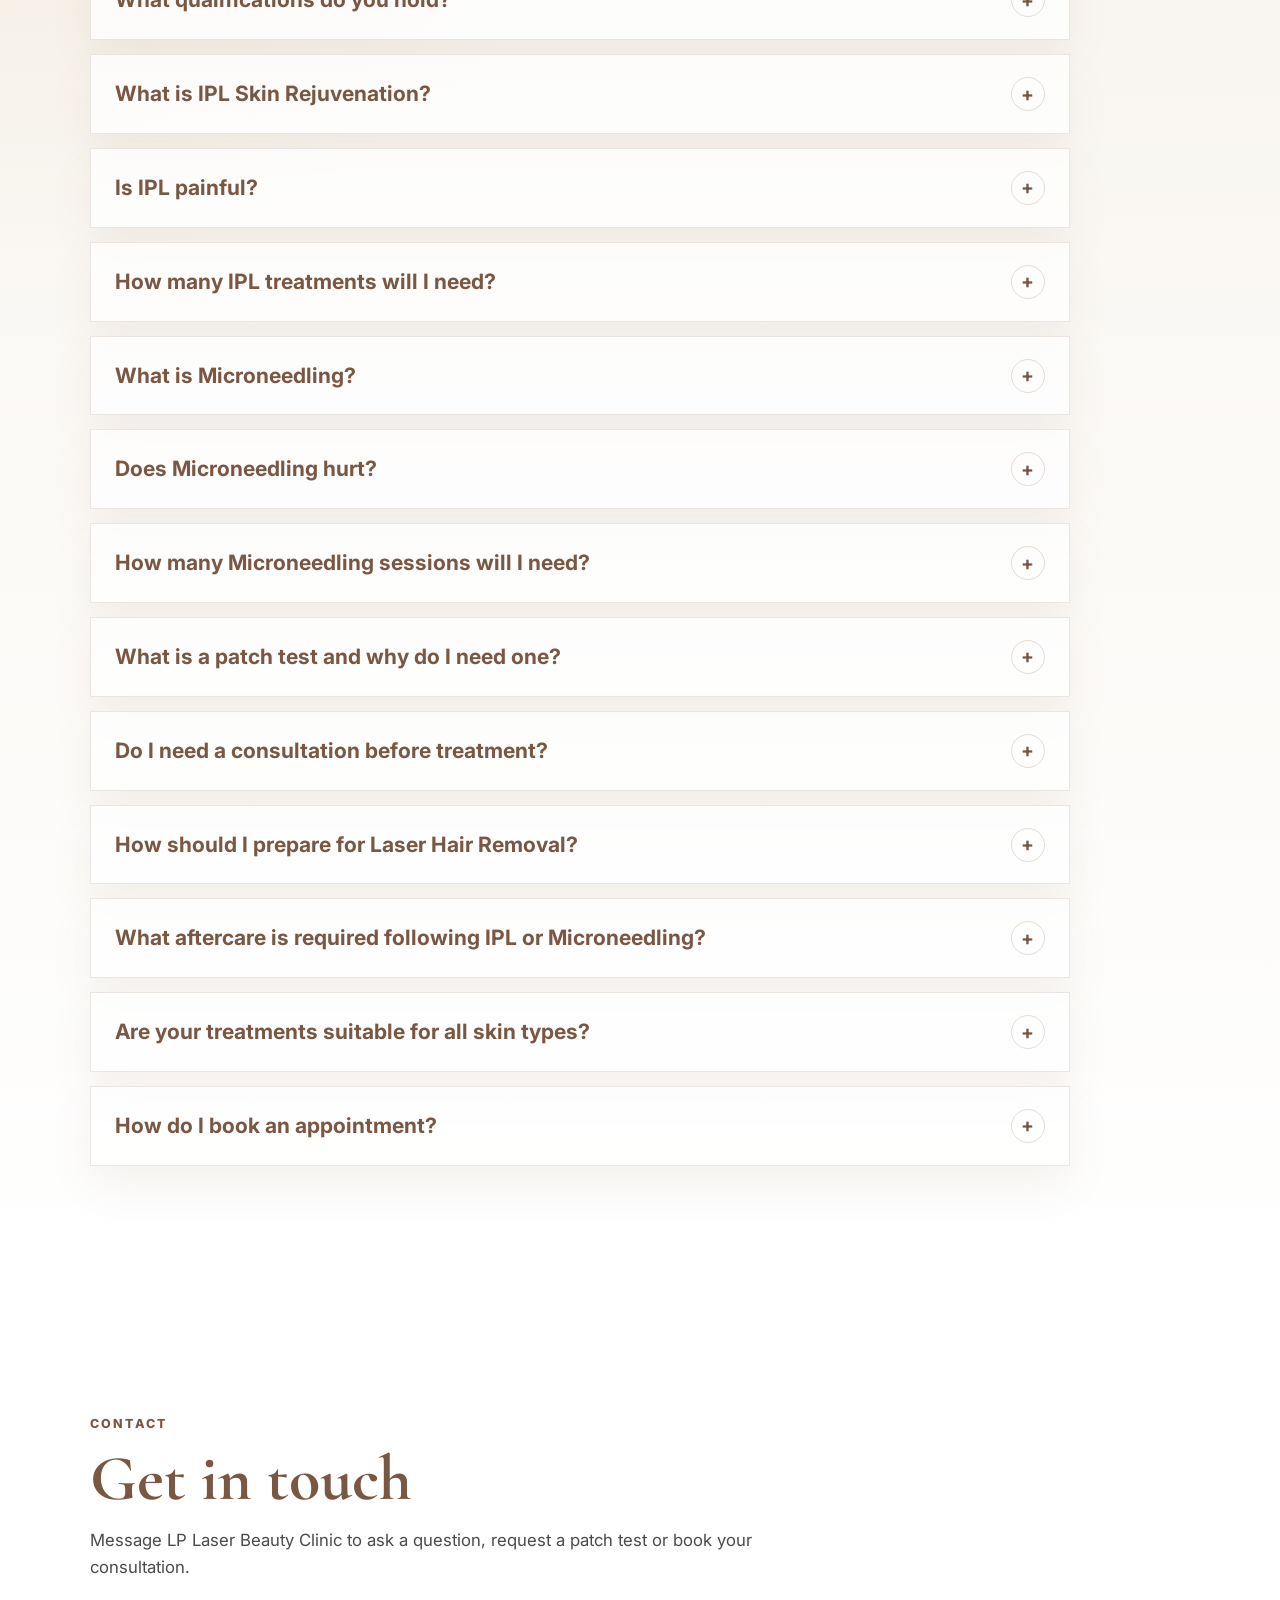
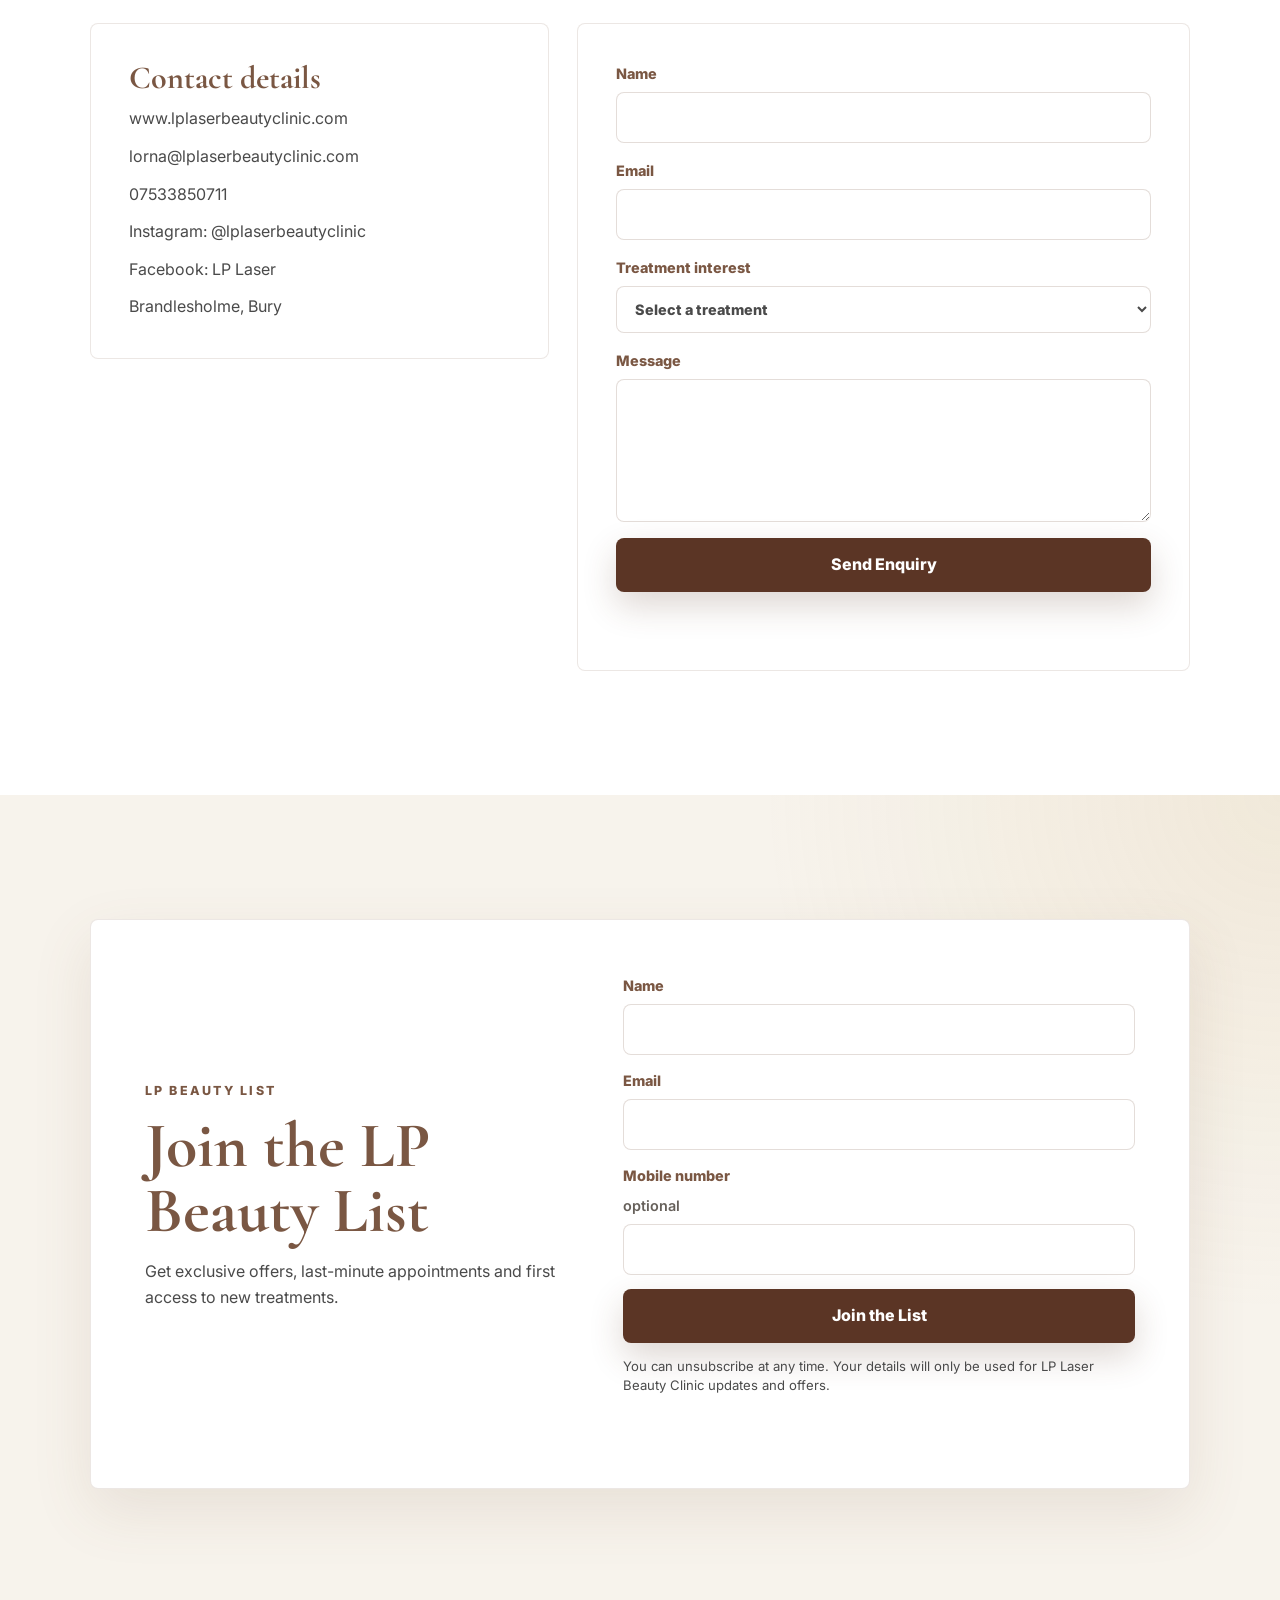
==== commit ea842ce4: "Refine laser hair removal SEO targeting" ====
--- a/index.html
+++ b/index.html
@@ -3,22 +3,22 @@
 <head>
   <meta charset="UTF-8">
   <meta name="viewport" content="width=device-width, initial-scale=1.0">
-  <meta name="description" content="Private laser hair removal, skin rejuvenation, microneedling and aesthetics clinic in Brandlesholme, Bury, welcoming clients from Ramsbottom and Tottington.">
+  <meta name="description" content="Private skin clinic in Brandlesholme, Bury offering laser hair removal, IPL skin rejuvenation, microneedling, dermaplaning and facial aesthetics.">
   <meta name="robots" content="index, follow">
   <meta name="theme-color" content="#F7F3EC">
   <link rel="canonical" href="https://www.lplaserbeautyclinic.com/">
   <link rel="icon" href="photos%20%26%20Logos/lp-logo-silhouette.svg" type="image/svg+xml">
   <meta property="og:type" content="website">
-  <meta property="og:title" content="Laser Hair Removal & Skin Clinic in Bury | LP Laser Beauty Clinic">
+  <meta property="og:title" content="Skin Clinic in Bury | LP Laser Beauty Clinic">
   <meta property="og:description" content="Private laser hair removal, IPL skin rejuvenation, microneedling, dermaplaning and aesthetics clinic in Brandlesholme, Bury.">
   <meta property="og:url" content="https://www.lplaserbeautyclinic.com/">
   <meta property="og:site_name" content="LP Laser Beauty Clinic">
   <meta property="og:image" content="https://www.lplaserbeautyclinic.com/photos%20%26%20Logos/clinic-room.jpg">
   <meta name="twitter:card" content="summary_large_image">
-  <meta name="twitter:title" content="Laser Hair Removal & Skin Clinic in Bury | LP Laser Beauty Clinic">
+  <meta name="twitter:title" content="Skin Clinic in Bury | LP Laser Beauty Clinic">
   <meta name="twitter:description" content="Private laser hair removal, IPL skin rejuvenation, microneedling, dermaplaning and aesthetics clinic in Brandlesholme, Bury.">
   <meta name="twitter:image" content="https://www.lplaserbeautyclinic.com/photos%20%26%20Logos/clinic-room.jpg">
-  <title>Laser Hair Removal Bury | Skin Clinic Bury | LP Laser Beauty Clinic</title>
+  <title>Skin Clinic Bury | Laser, IPL & Aesthetics | LP Laser Beauty Clinic</title>
   <link rel="preconnect" href="https://fonts.googleapis.com">
   <link rel="preconnect" href="https://fonts.gstatic.com" crossorigin>
   <link href="https://fonts.googleapis.com/css2?family=Cormorant+Garamond:wght@500;600;700&family=Inter:wght@400;500;600;700&display=swap" rel="stylesheet">
@@ -187,7 +187,7 @@
       <div class="hero-content">
         <img class="hero-logo" src="photos%20%26%20Logos/lp-logo-silhouette.svg" alt="LP Laser Beauty Clinic logo">
         <p class="eyebrow">Private laser &amp; skin clinic in Brandlesholme, Bury</p>
-        <h1 class="sr-only">Laser Hair Removal &amp; Advanced Skin Treatments in Bury</h1>
+        <h1 class="sr-only">Private Skin Clinic in Bury for Laser, IPL and Aesthetics</h1>
         <div class="hero-actions">
           <a class="button primary" href="https://facesconsent.com/bookings/lorna-beanland" target="_blank" rel="noreferrer">Book Consultation</a>
           <a class="button secondary" href="#services">View Treatments</a>
@@ -199,14 +199,14 @@
     <section class="intro-band intro-statement" aria-label="Clinic introduction">
       <div>
         <p class="eyebrow">Private laser &amp; skin clinic in Brandlesholme, Bury</p>
-        <h2>Laser Hair Removal &amp; Advanced Skin Treatments in Bury</h2>
+        <h2>Private Skin Clinic in Bury for Laser, IPL and Aesthetics</h2>
         <p>Professional laser, IPL skin rejuvenation, microneedling and facial aesthetics in a calm, private one-to-one clinic in Brandlesholme, Bury, close to Ramsbottom and Tottington.</p>
         <div class="intro-actions">
           <a class="button primary" href="https://facesconsent.com/bookings/lorna-beanland" target="_blank" rel="noreferrer">Book Online</a>
           <a class="button secondary" href="#services">View Treatments</a>
         </div>
         <div class="intro-tags" aria-label="Available treatments">
-          <a href="laser-hair-removal-bury/" aria-label="Find out more about Laser Hair Removal in Bury">Laser Hair Removal</a>
+          <a href="laser-hair-removal-bury/" aria-label="Find out more about Laser Hair Removal in Bury">Laser Hair Removal in Bury</a>
           <a href="ipl-skin-rejuvenation-bury/" aria-label="Find out more about IPL Skin Treatments in Bury">IPL Skin Treatments</a>
           <a href="#facials" aria-label="Find out more about Facials">Facials</a>
           <a href="microneedling-bury/" aria-label="Find out more about Microneedling in Bury">Microneedling</a>
@@ -234,7 +234,7 @@
         <article class="service-card">
           <img src="photos%20%26%20Logos/Laser%20hair.png" alt="Laser hair removal treatment machine">
           <div>
-            <h3>Laser Hair Removal</h3>
+            <h3>Laser Hair Removal in Bury</h3>
             <p>Smooth, longer-lasting hair reduction with tailored treatment planning and clear aftercare guidance.</p>
             <a href="laser-hair-removal-bury/">Find Out More</a>
           </div>
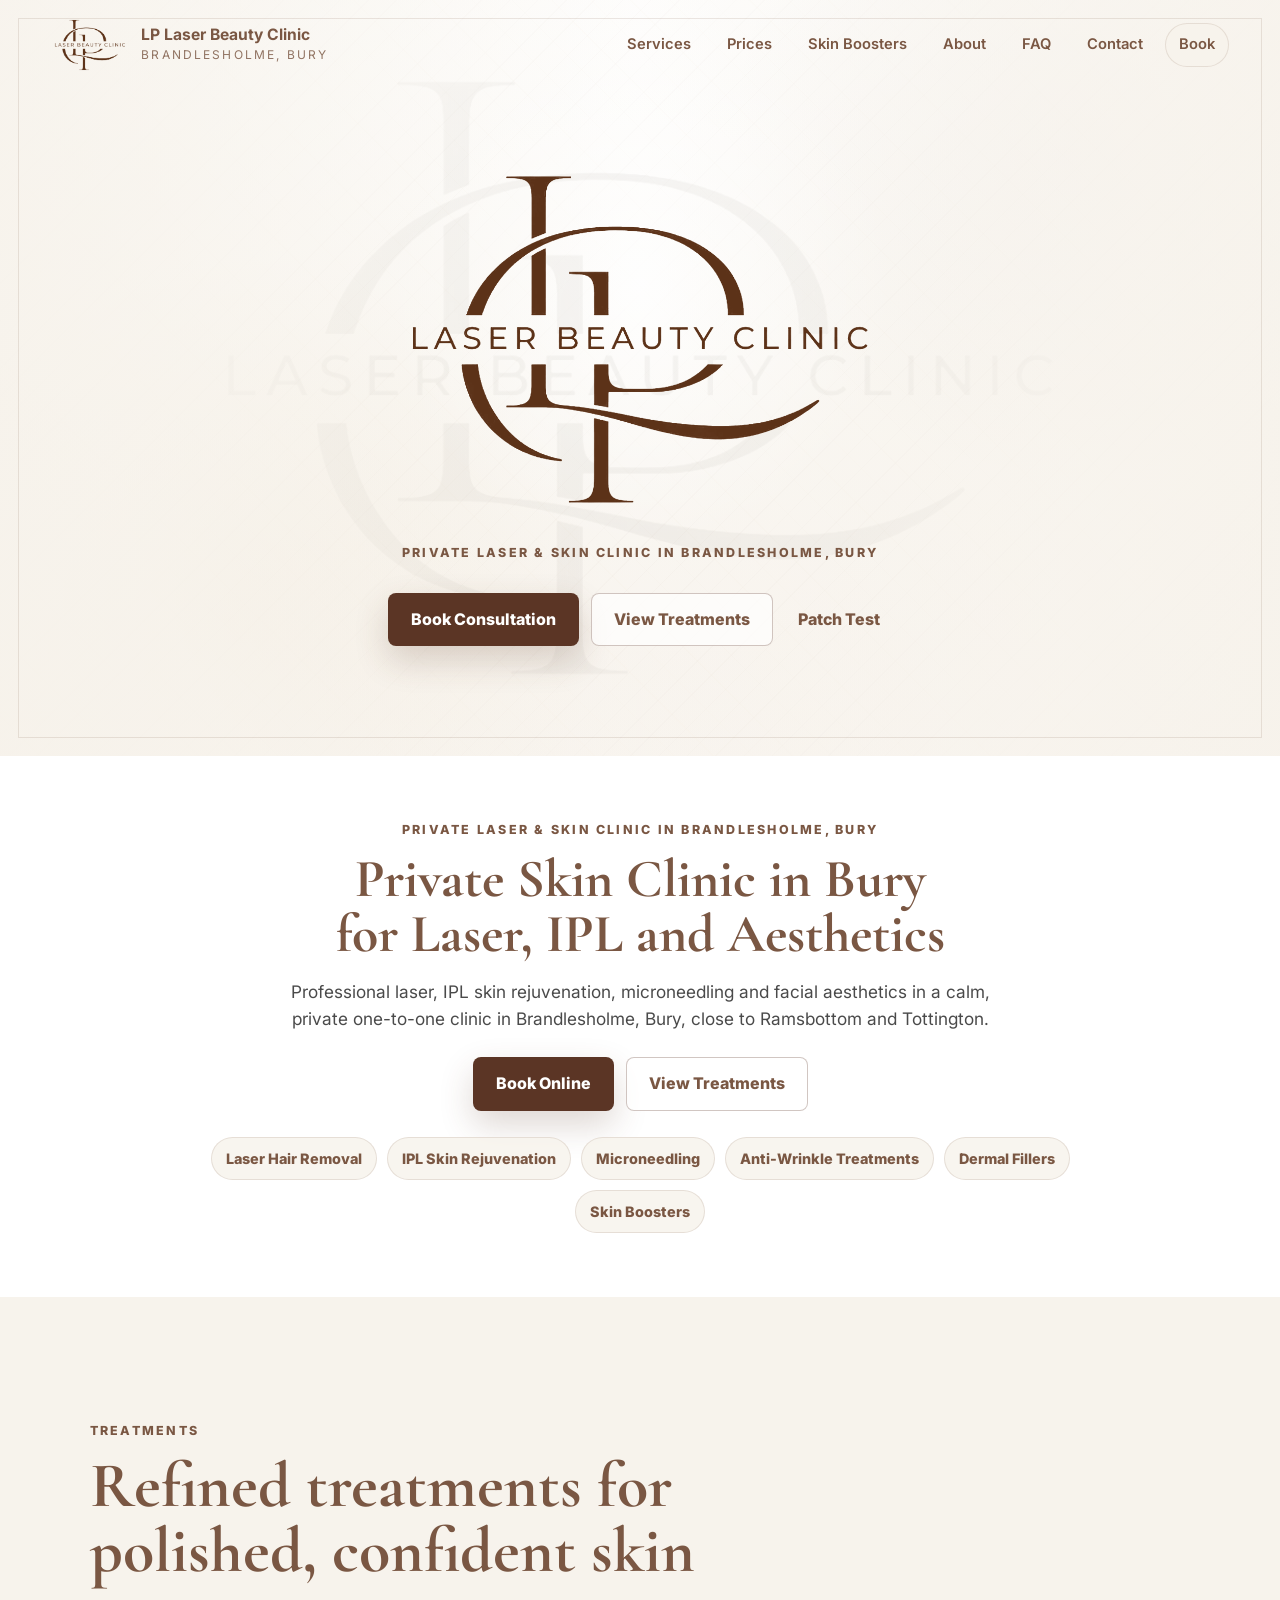
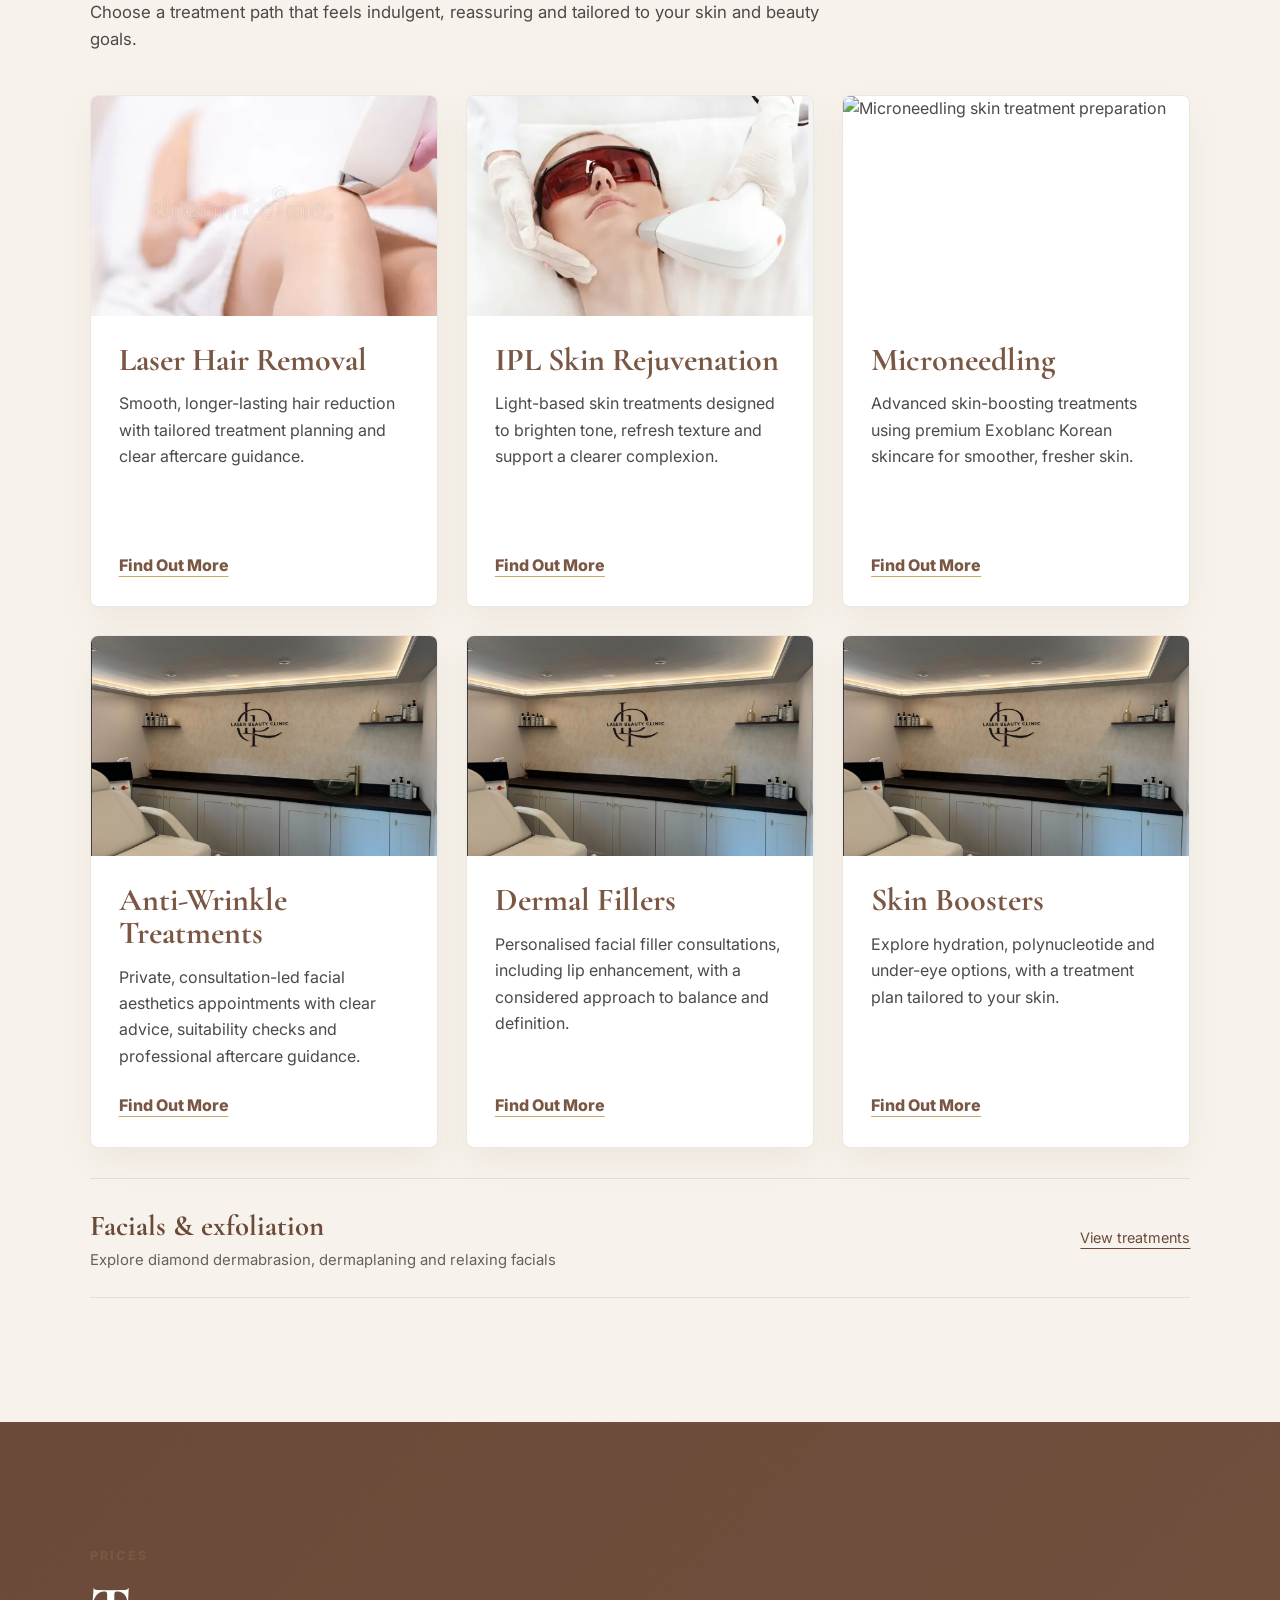
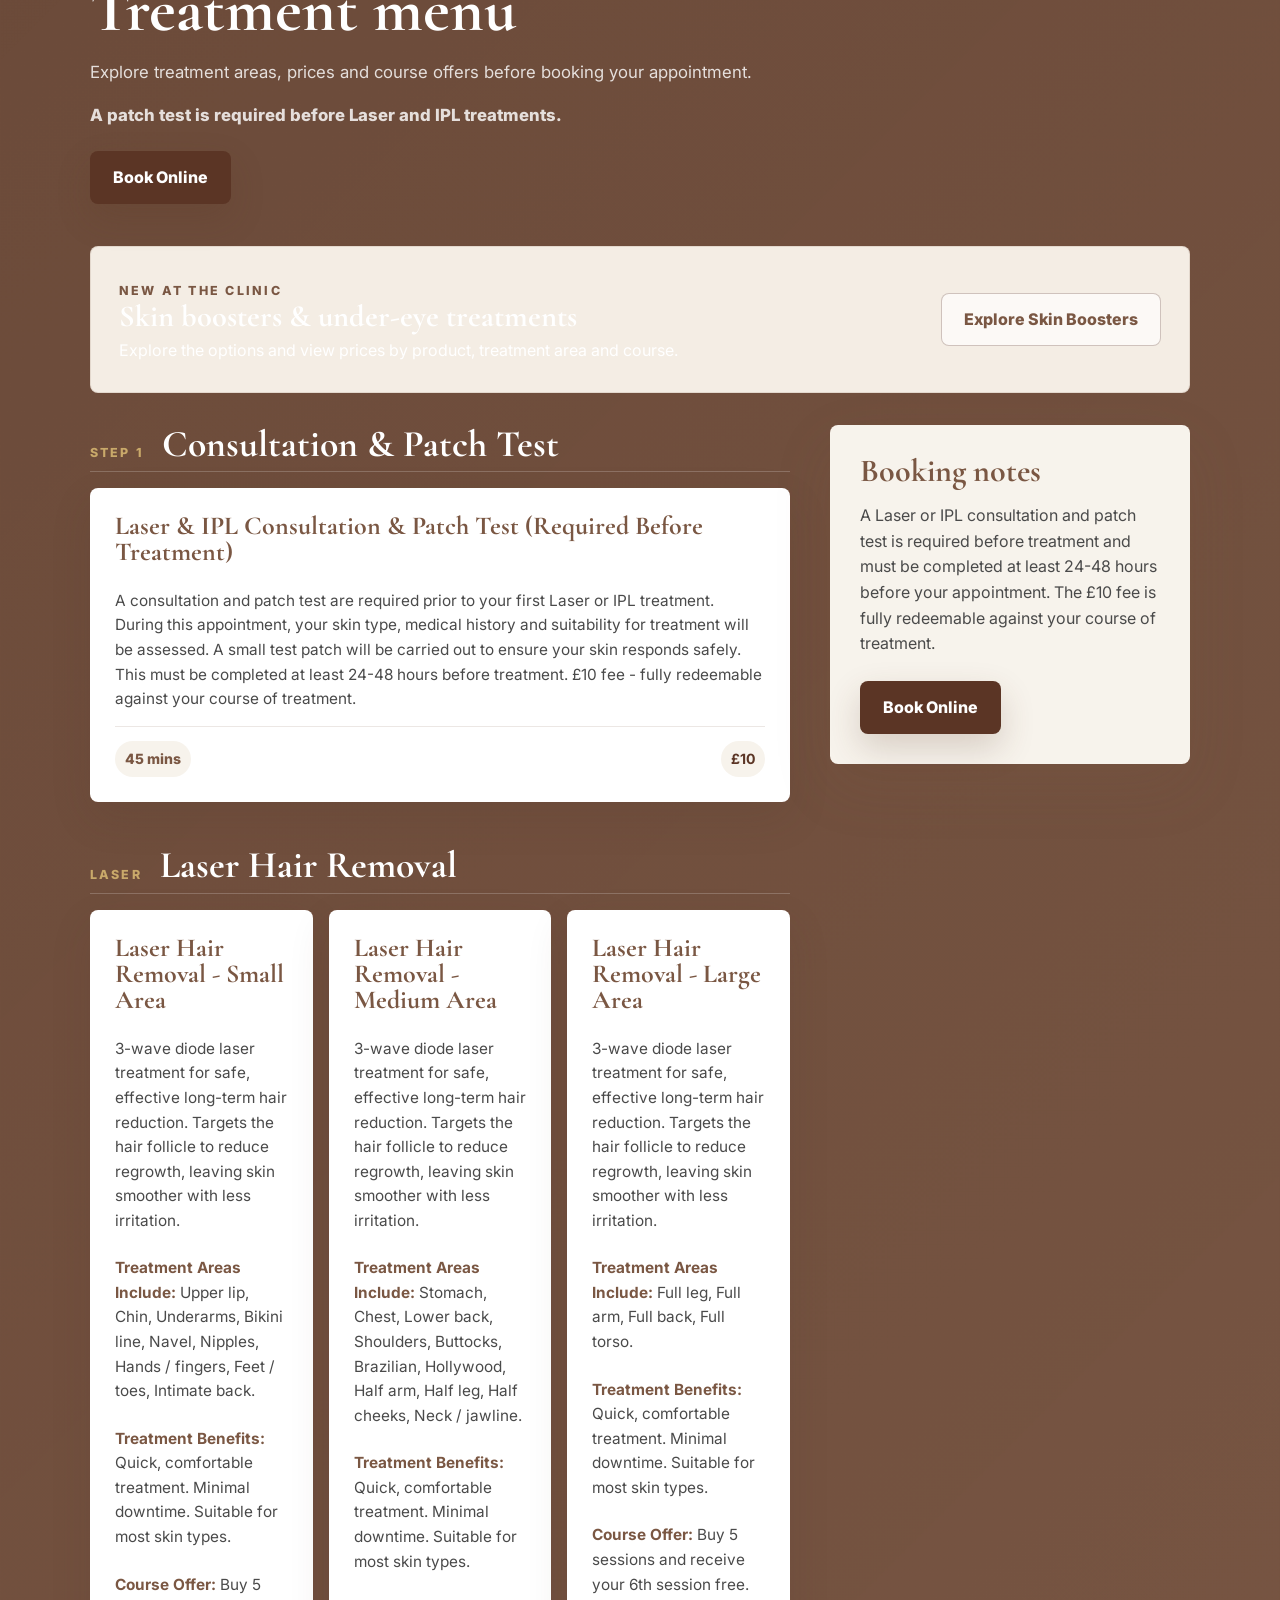
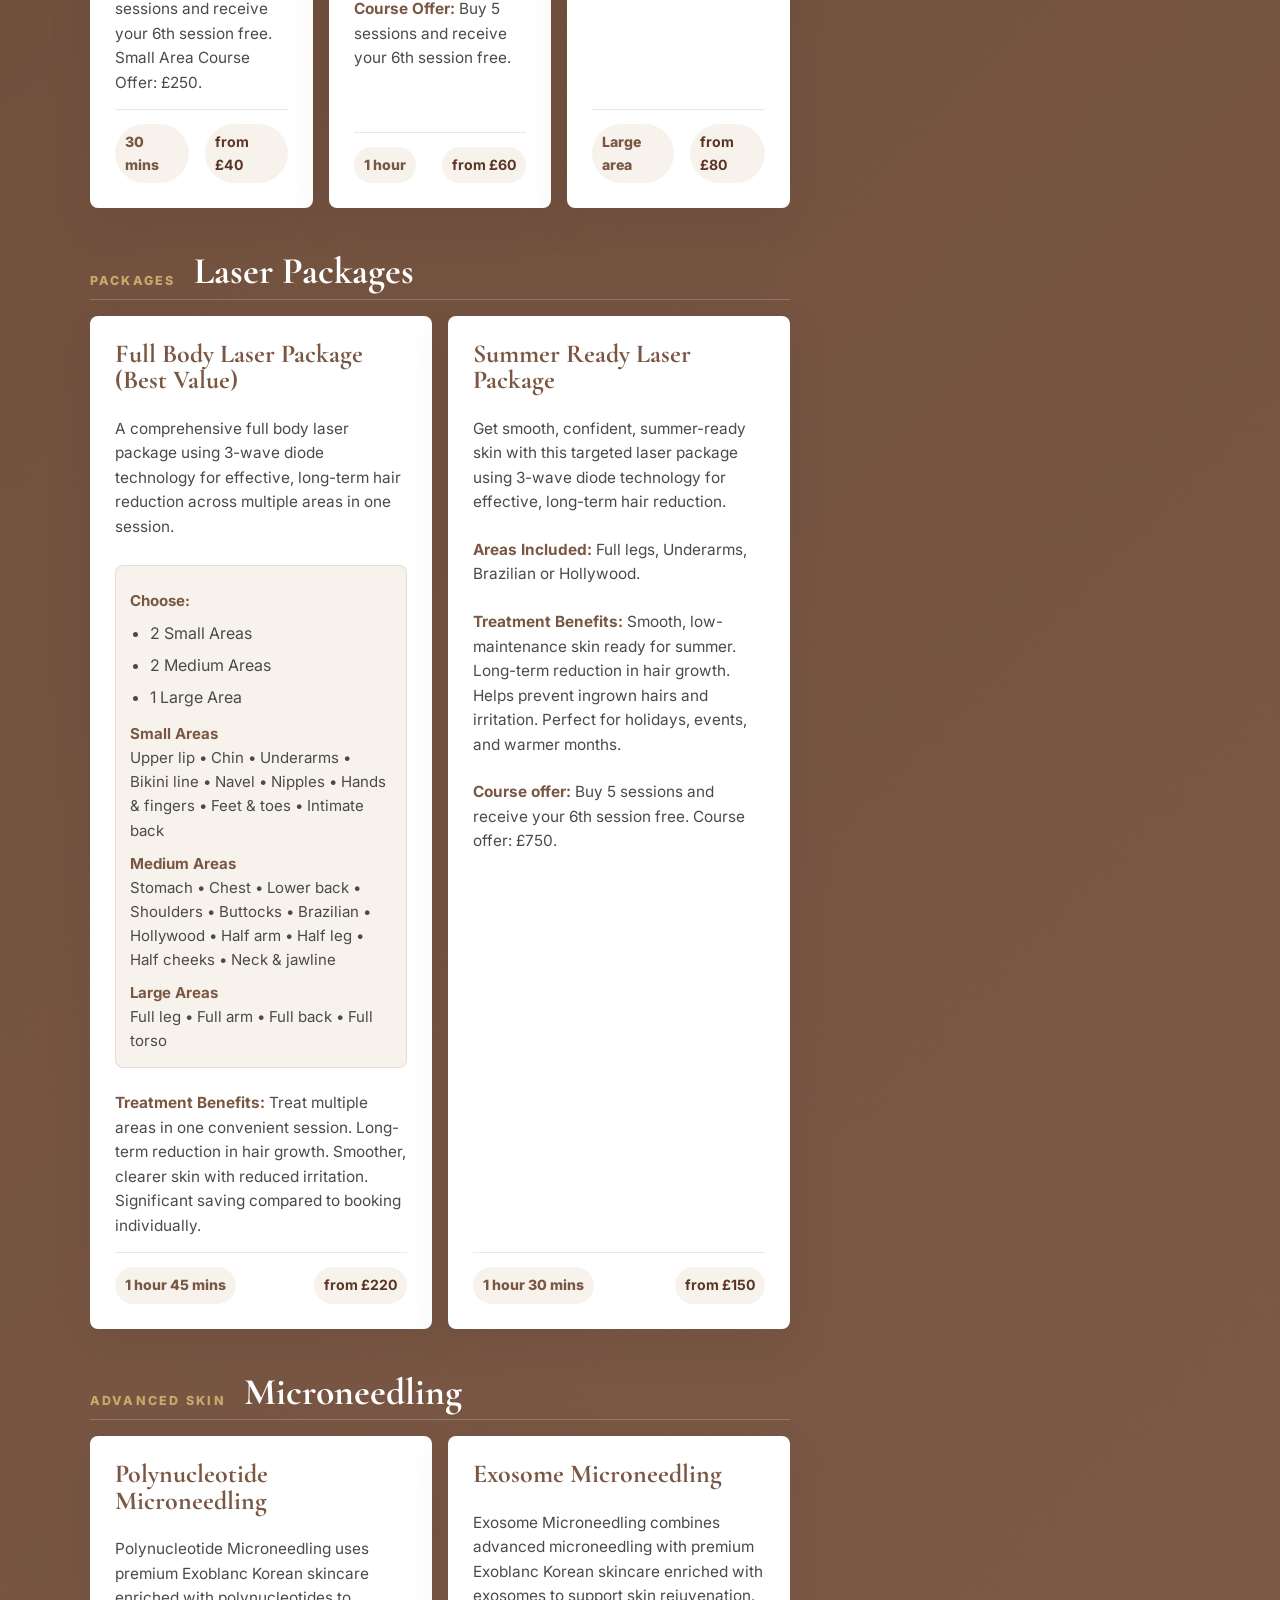
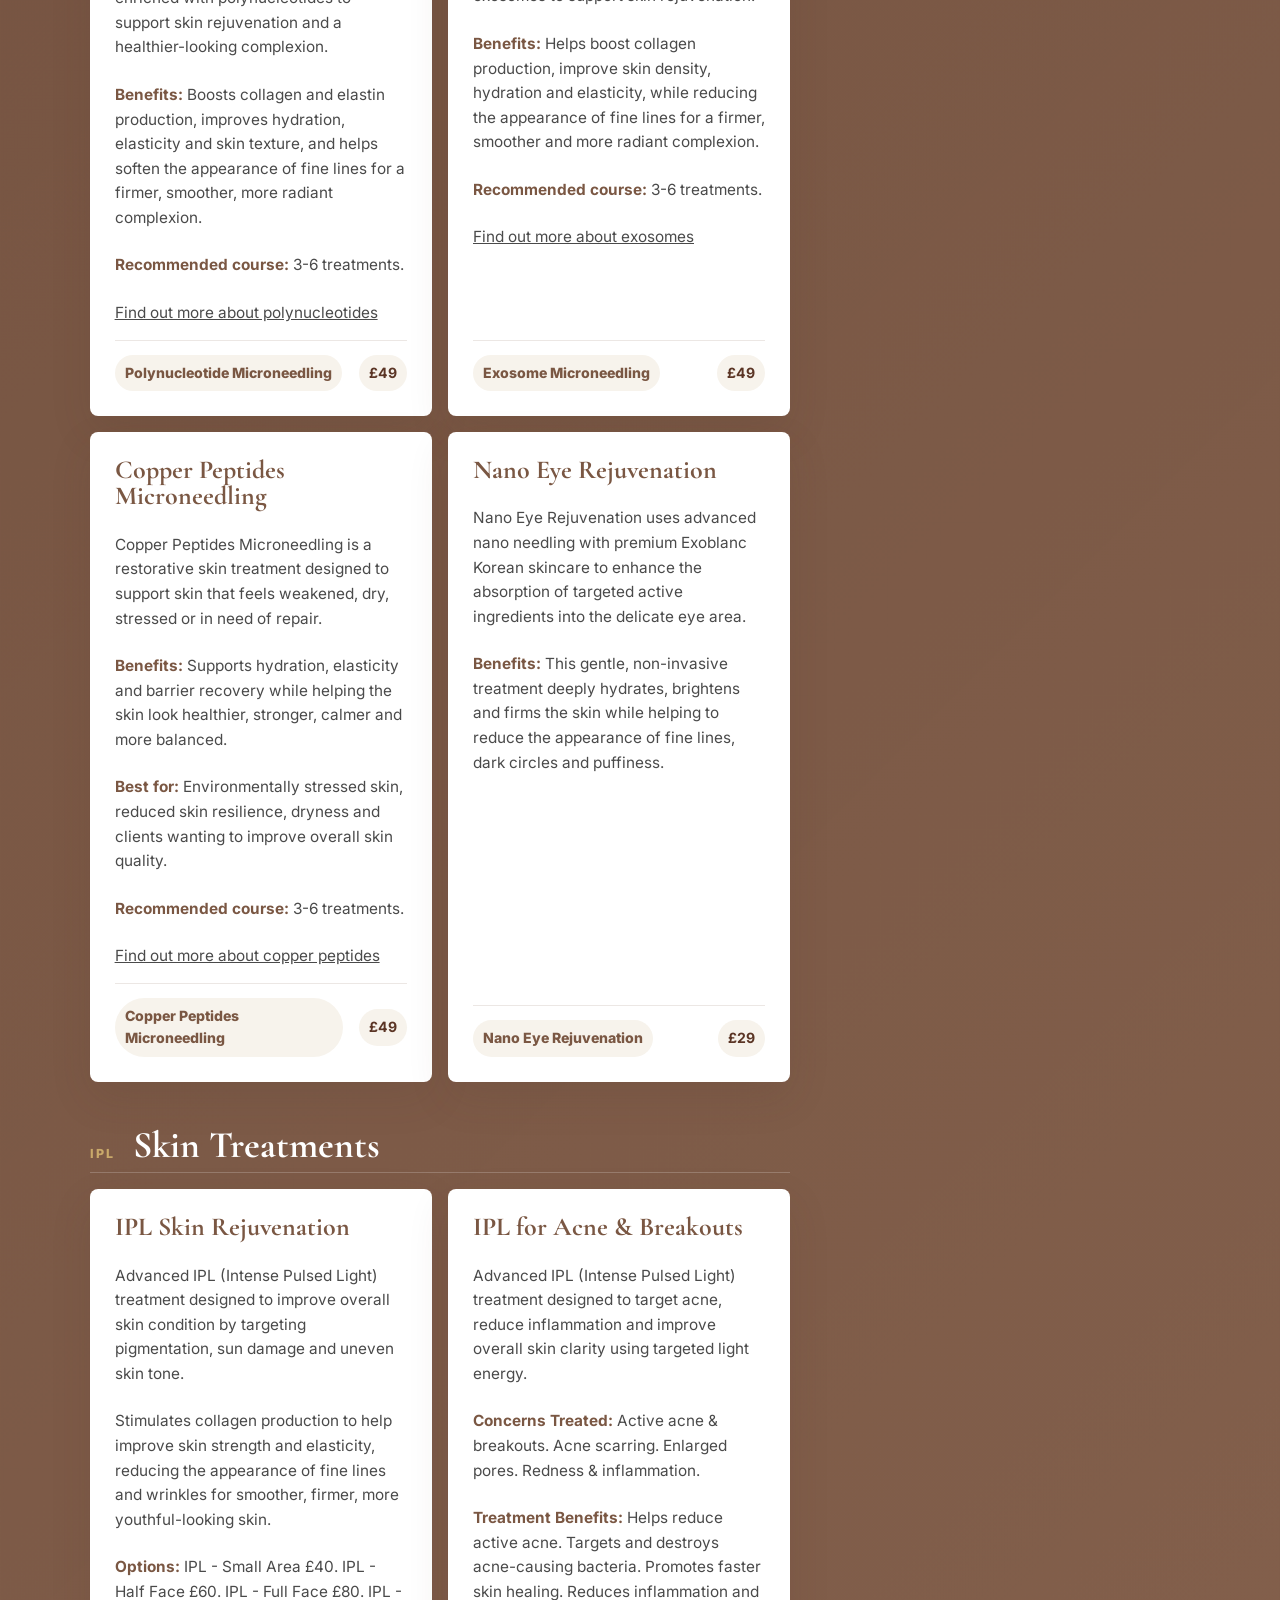
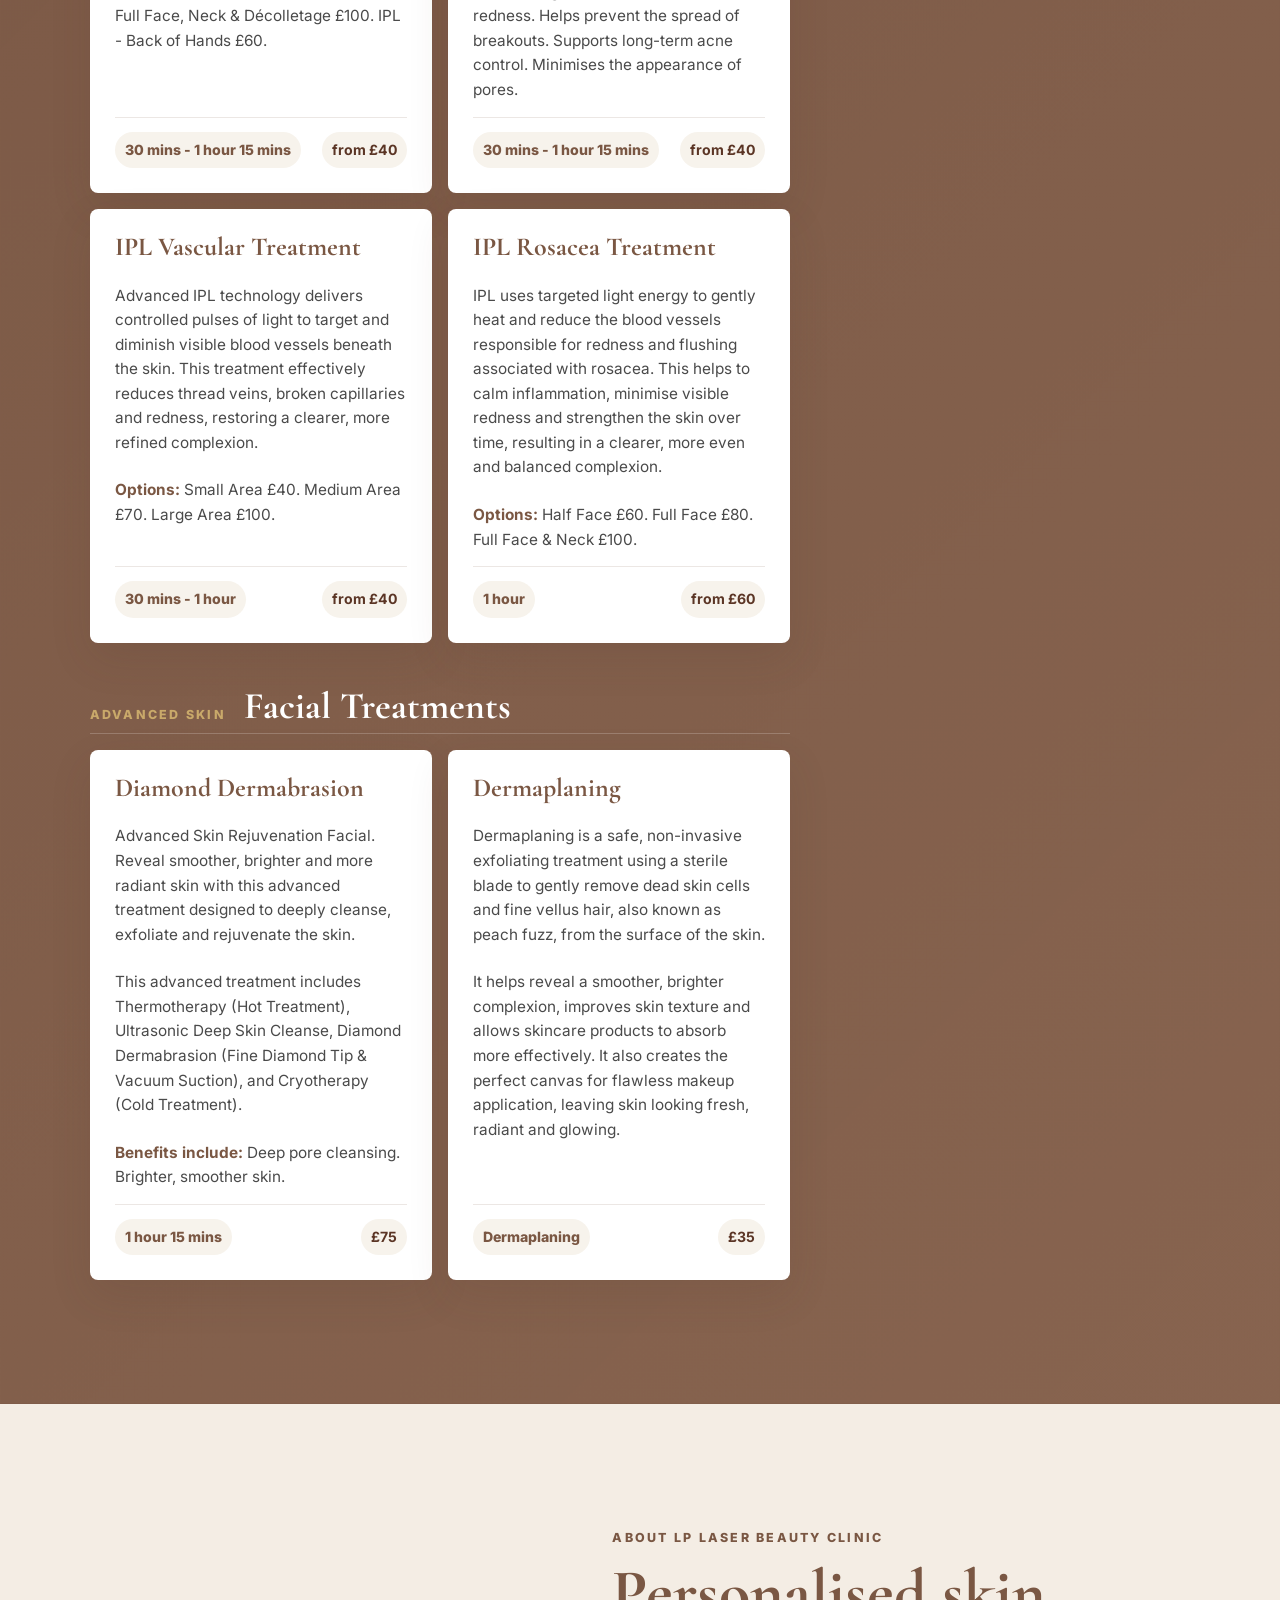
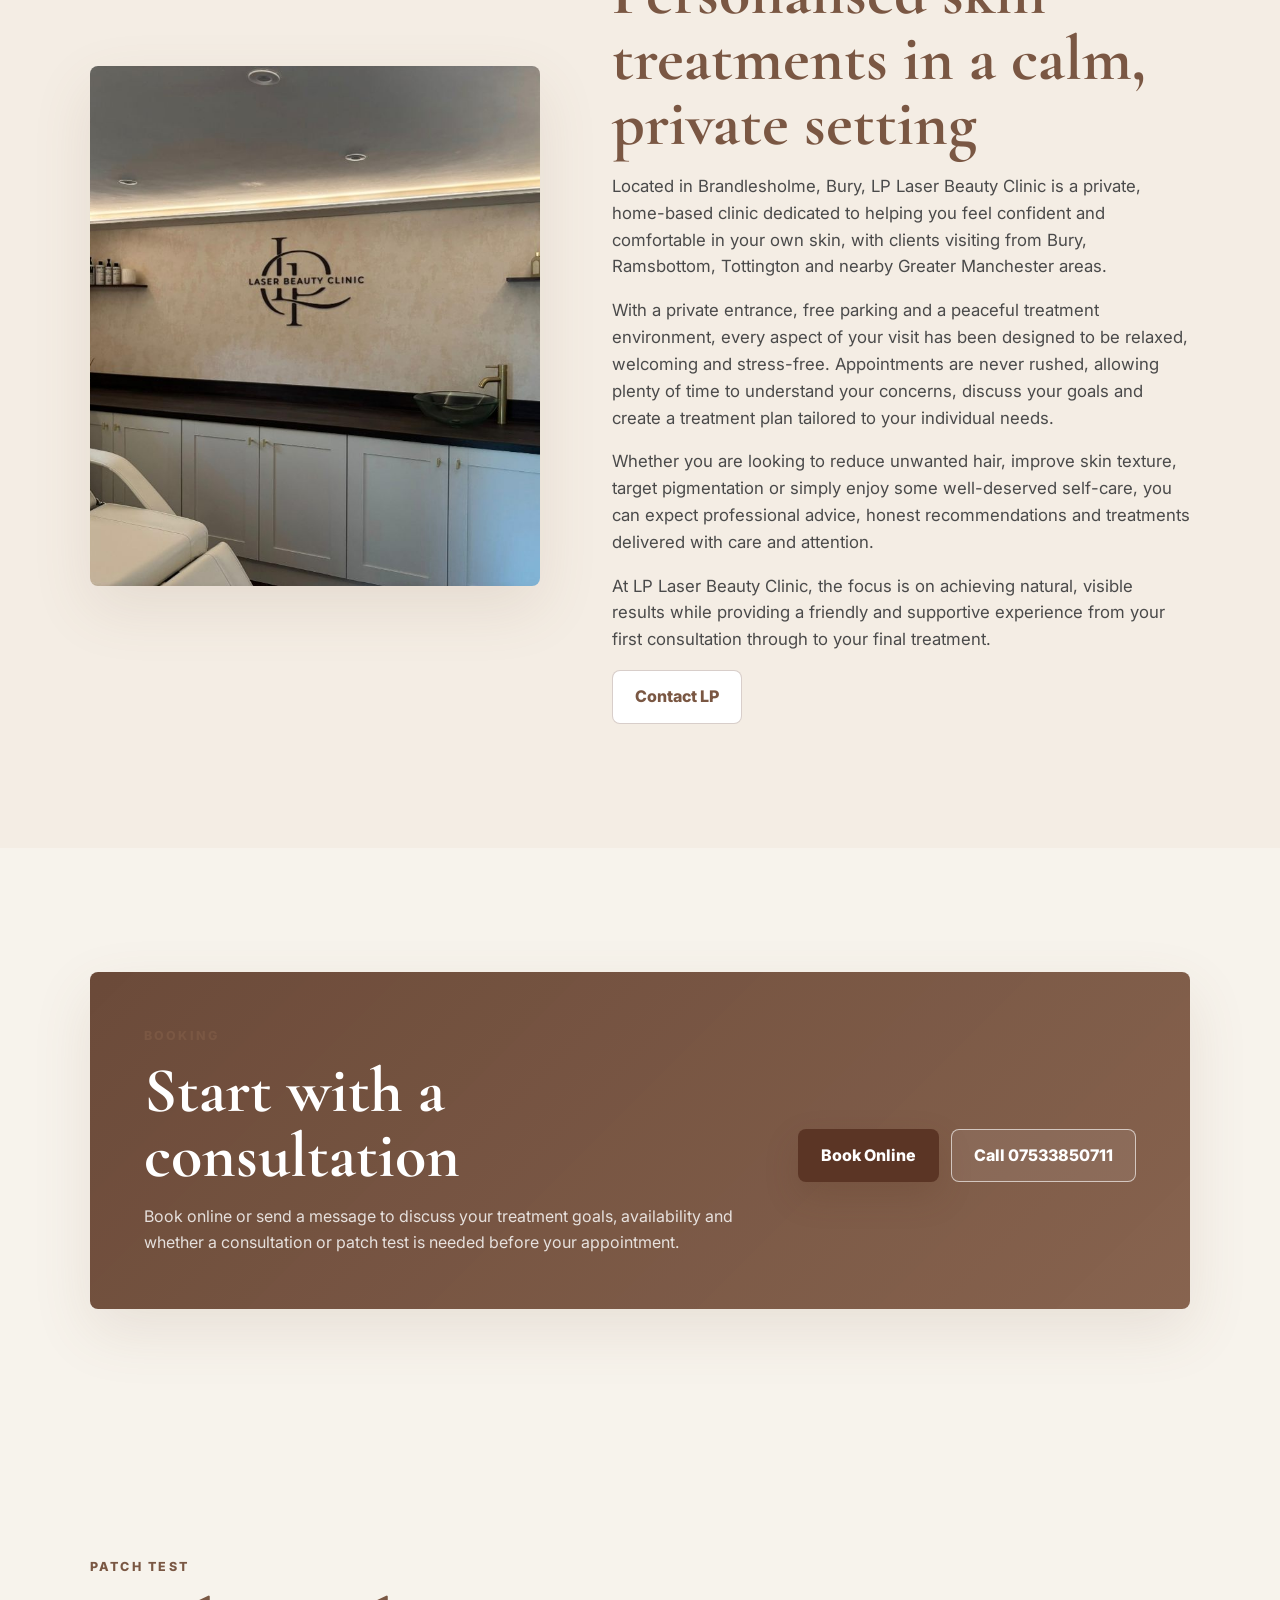
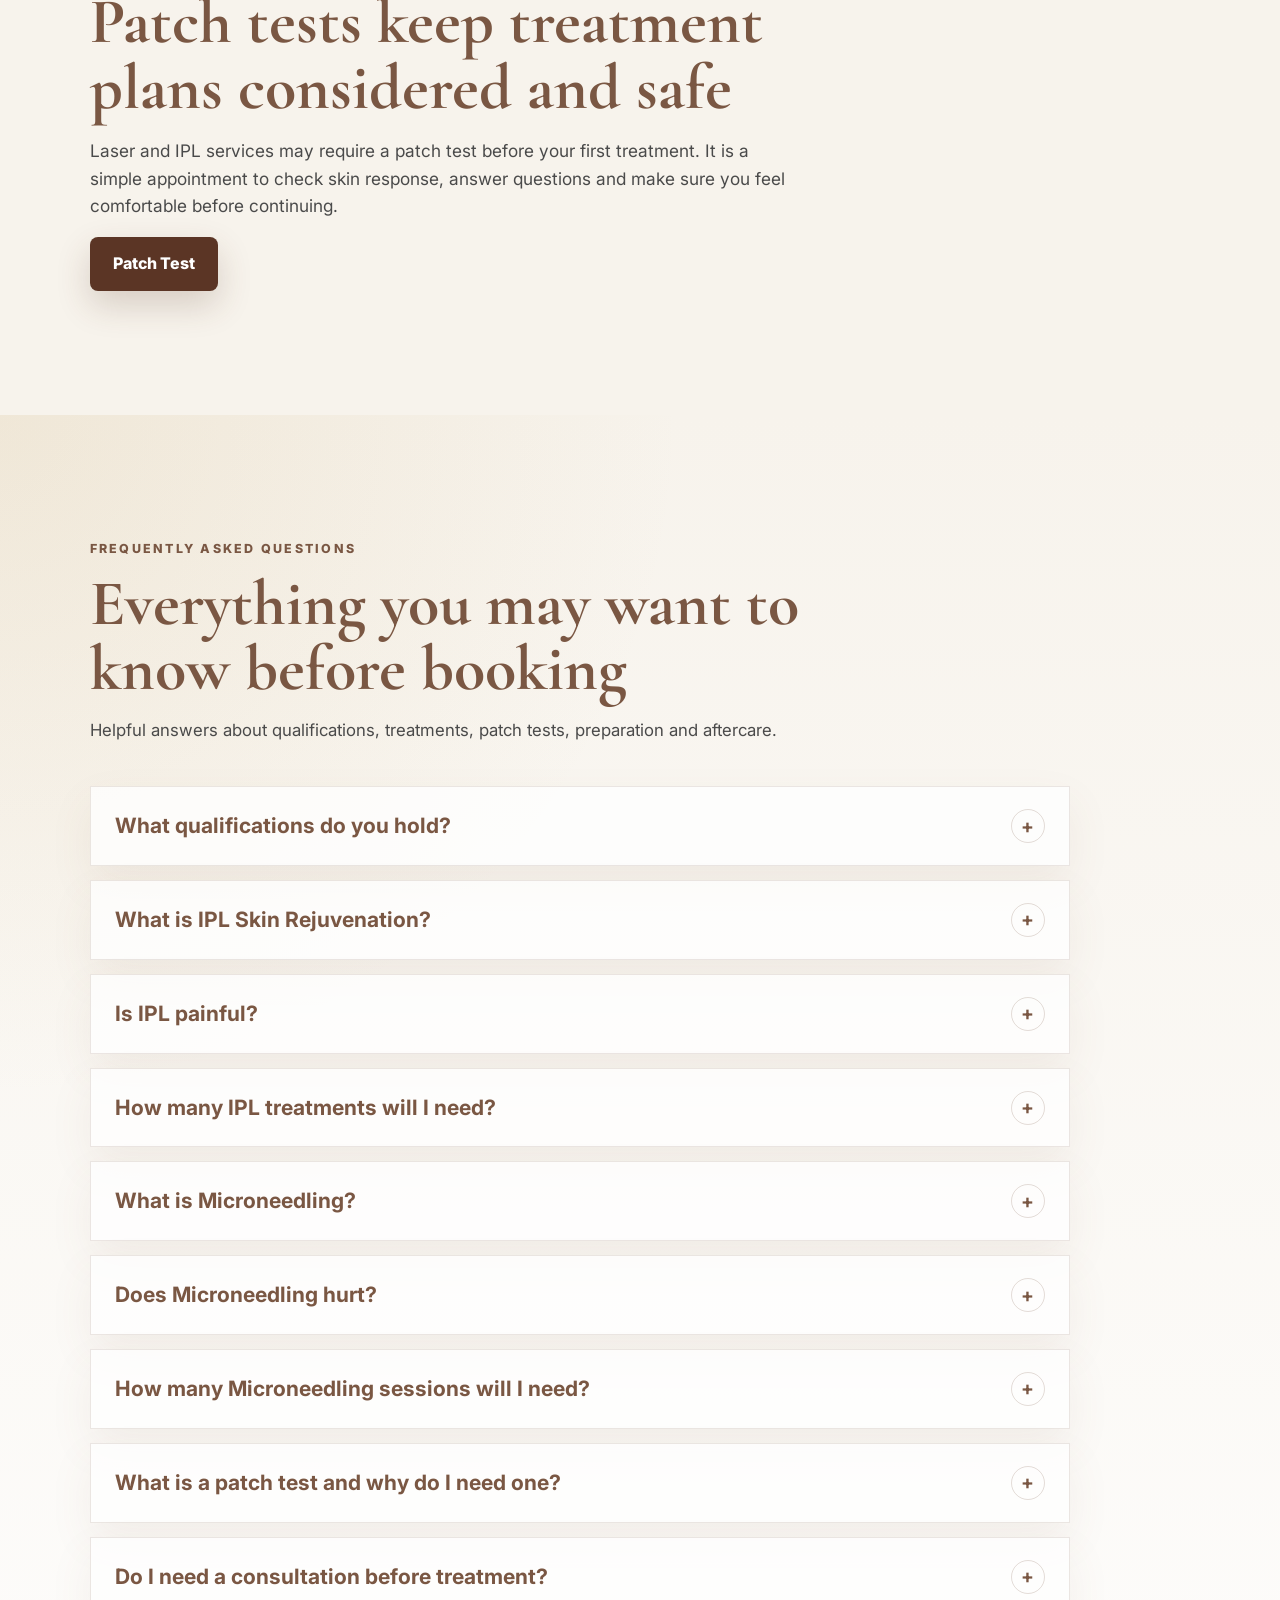
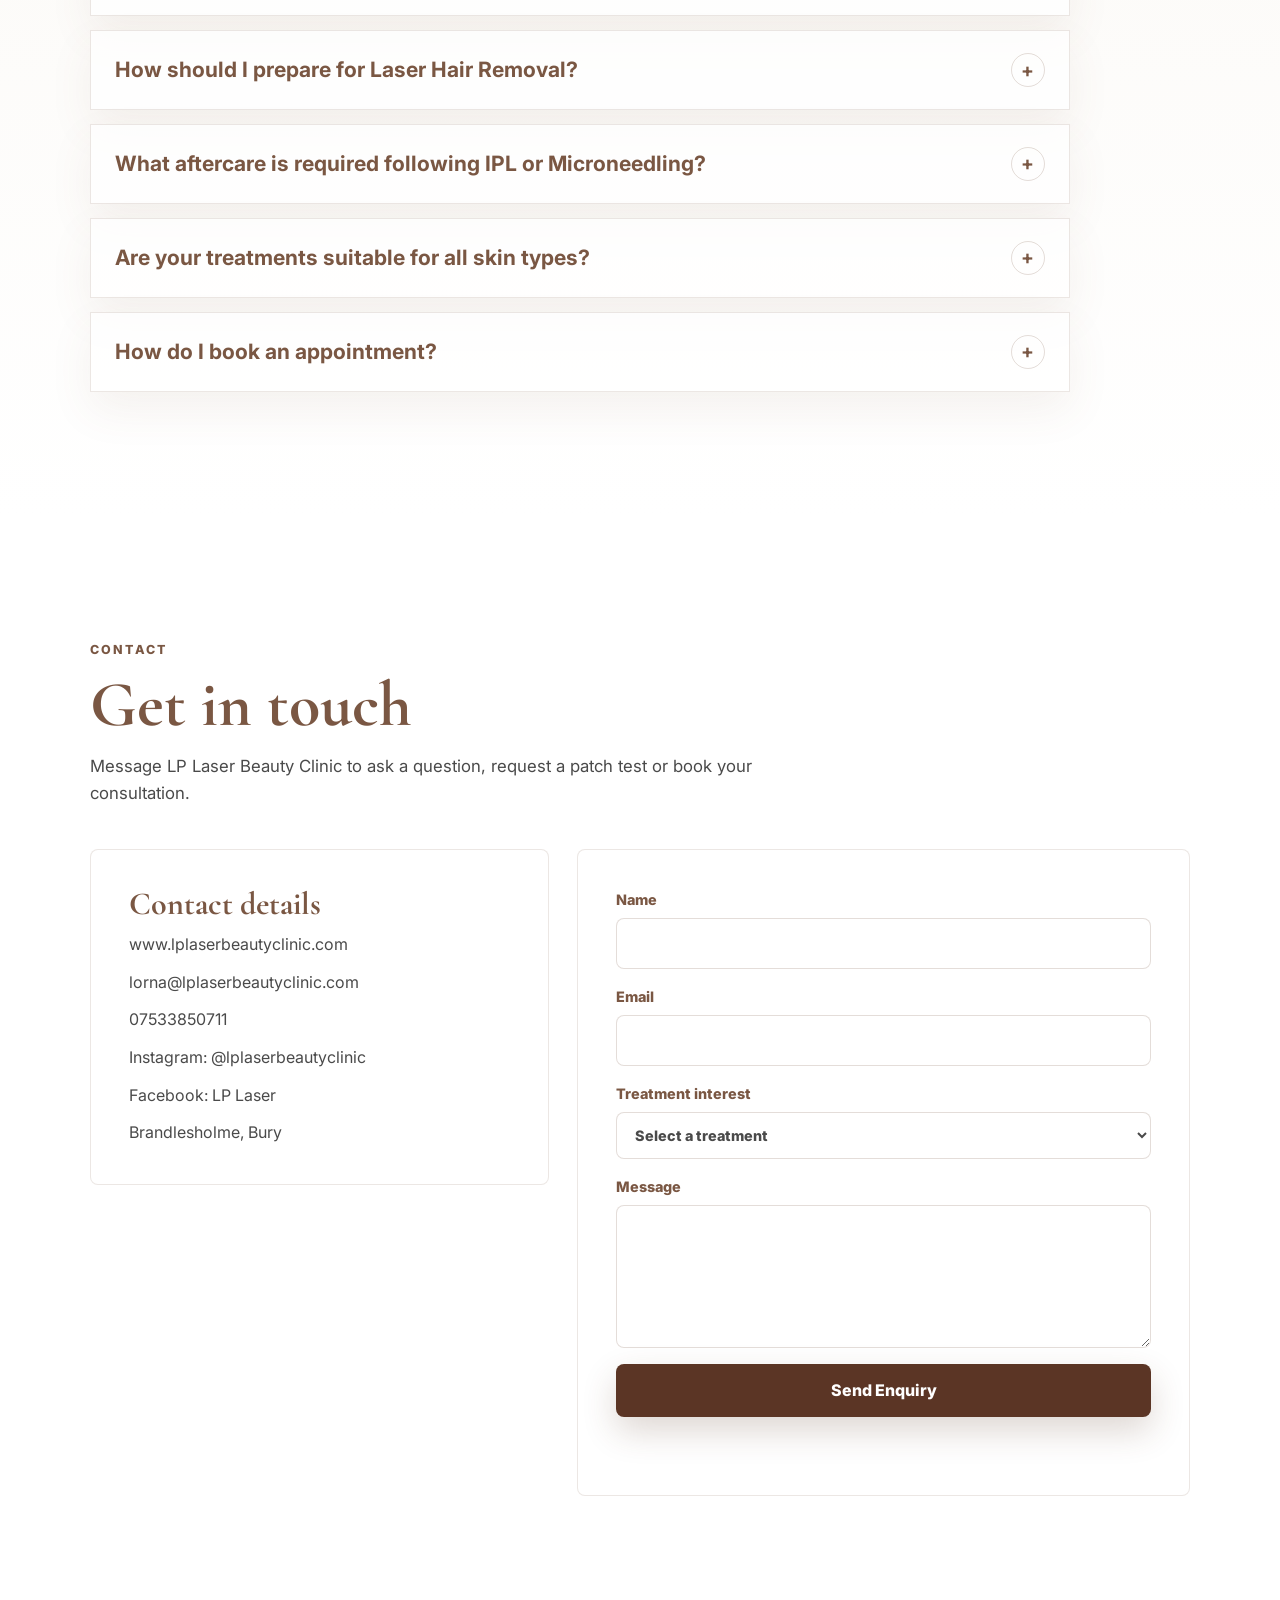
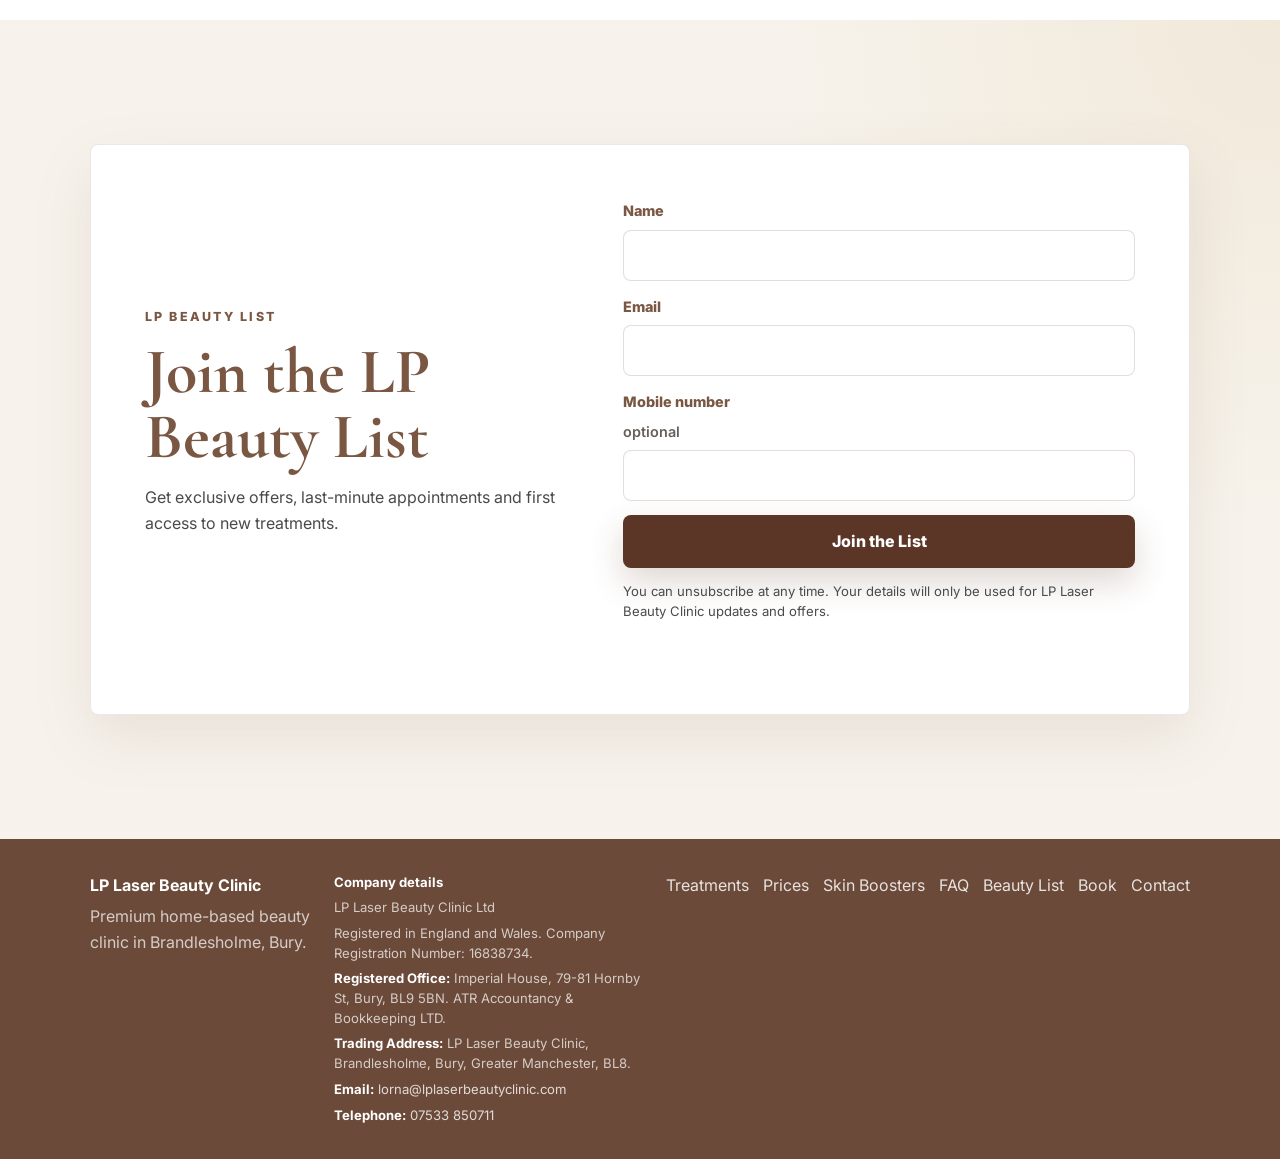
==== commit e5cc6d79: "Organise treatments and add approved skin booster menu" ====
--- a/index.html
+++ b/index.html
@@ -173,7 +173,7 @@
 
     <nav id="site-nav" class="site-nav" data-nav>
       <a href="#services">Services</a>
-      <a href="#prices">Prices</a>
+      <a href="#prices">Prices</a><a href="skin-boosters-bury/">Skin Boosters</a>
       <a href="#about">About</a>
       <a href="#faq">FAQ</a>
       <a href="#contact">Contact</a>
@@ -205,20 +205,13 @@
           <a class="button primary" href="https://facesconsent.com/bookings/lorna-beanland" target="_blank" rel="noreferrer">Book Online</a>
           <a class="button secondary" href="#services">View Treatments</a>
         </div>
-        <div class="intro-tags" aria-label="Available treatments">
-          <a href="laser-hair-removal-bury/" aria-label="Find out more about Laser Hair Removal in Bury">Laser Hair Removal in Bury</a>
-          <a href="ipl-skin-rejuvenation-bury/" aria-label="Find out more about IPL Skin Treatments in Bury">IPL Skin Treatments</a>
-          <a href="#facials" aria-label="Find out more about Facials">Facials</a>
-          <a href="microneedling-bury/" aria-label="Find out more about Microneedling in Bury">Microneedling</a>
-          <a href="polynucleotides-bury/" aria-label="Find out more about Polynucleotides in Bury">Polynucleotides</a>
-          <a href="exosome-microneedling-bury/" aria-label="Find out more about Exosome Microneedling in Bury">Exosomes</a>
-          <a href="copper-peptides-microneedling-bury/" aria-label="Find out more about Copper Peptides Microneedling in Bury">Copper Peptides</a>
-          <a href="dermaplaning-bury/" aria-label="Find out more about Dermaplaning in Bury">Dermaplaning</a>
-          <a href="diamond-dermabrasion-bury/" aria-label="Find out more about Diamond Dermabrasion in Bury">Diamond Dermabrasion</a>
-          <a href="facial-aesthetics-bury/" aria-label="Find out more about Facial Aesthetics in Bury">Facial Aesthetics</a>
-          <a href="anti-wrinkle-treatments-bury/" aria-label="Find out more about Anti-Wrinkle Treatments in Bury">Anti-Wrinkle Treatments</a>
-          <a href="dermal-fillers-bury/" aria-label="Find out more about Dermal Fillers in Bury">Dermal Fillers</a>
-          <a href="lip-enhancement-bury/" aria-label="Find out more about Lip Enhancement in Bury">Lip Enhancement</a>
+        <div class="intro-tags" aria-label="Main treatments">
+          <a href="laser-hair-removal-bury/">Laser Hair Removal</a>
+          <a href="ipl-skin-rejuvenation-bury/">IPL Skin Rejuvenation</a>
+          <a href="microneedling-bury/">Microneedling</a>
+          <a href="anti-wrinkle-treatments-bury/">Anti-Wrinkle Treatments</a>
+          <a href="dermal-fillers-bury/">Dermal Fillers</a>
+          <a href="skin-boosters-bury/">Skin Boosters</a>
         </div>
       </div>
     </section>
@@ -230,16 +223,16 @@
         <p>Choose a treatment path that feels indulgent, reassuring and tailored to your skin and beauty goals.</p>
       </div>
 
-      <div class="service-grid">
-        <article class="service-card">
+      <div class="service-grid main-treatment-grid">
+<article class="service-card">
           <img src="photos%20%26%20Logos/Laser%20hair.png" alt="Laser hair removal treatment machine">
           <div>
-            <h3>Laser Hair Removal in Bury</h3>
+            <h3>Laser Hair Removal</h3>
             <p>Smooth, longer-lasting hair reduction with tailored treatment planning and clear aftercare guidance.</p>
             <a href="laser-hair-removal-bury/">Find Out More</a>
           </div>
         </article>
-        <article class="service-card">
+<article class="service-card">
           <img src="photos%20%26%20Logos/IPL.png" alt="IPL skin rejuvenation treatment machine">
           <div>
             <h3>IPL Skin Rejuvenation</h3>
@@ -247,7 +240,7 @@
             <a href="ipl-skin-rejuvenation-bury/">Find Out More</a>
           </div>
         </article>
-        <article class="service-card">
+<article class="service-card">
           <img src="https://images.pexels.com/photos/3985329/pexels-photo-3985329.jpeg?auto=compress&cs=tinysrgb&w=900" alt="Microneedling skin treatment preparation">
           <div>
             <h3>Microneedling</h3>
@@ -255,7 +248,30 @@
             <a href="microneedling-bury/">Find Out More</a>
           </div>
         </article>
-        <article class="service-card">
+<article class="service-card">
+          <img src="photos%20%26%20Logos/clinic-room.jpg" alt="Private treatment room for anti-wrinkle treatment consultations">
+          <div>
+            <h3>Anti-Wrinkle Treatments</h3>
+            <p>Private, consultation-led facial aesthetics appointments with clear advice, suitability checks and professional aftercare guidance.</p>
+            <a href="anti-wrinkle-treatments-bury/">Find Out More</a>
+          </div>
+        </article>
+<article class="service-card">
+          <img src="photos%20%26%20Logos/clinic-room.jpg" alt="Private treatment room for dermal filler appointments">
+          <div>
+            <h3>Dermal Fillers</h3>
+            <p>Personalised facial filler consultations, including lip enhancement, with a considered approach to balance and definition.</p>
+            <a href="dermal-fillers-bury/">Find Out More</a>
+          </div>
+        </article>
+<article class="service-card">
+          <img src="photos%20%26%20Logos/clinic-room.jpg" alt="Calm private clinic room for skin booster consultations" loading="lazy">
+          <div><h3>Skin Boosters</h3><p>Explore hydration, polynucleotide and under-eye options, with a treatment plan tailored to your skin.</p><a href="skin-boosters-bury/">Find Out More</a></div>
+        </article>
+      </div>
+      <details class="additional-treatments">
+        <summary><span><strong>Facials &amp; exfoliation</strong><small>Explore diamond dermabrasion, dermaplaning and relaxing facials</small></span><span class="disclosure-label">View treatments</span></summary>
+        <div class="service-grid additional-treatment-grid"><article class="service-card">
           <img src="photos%20%26%20Logos/Microdermabration.png" alt="Diamond dermabrasion treatment machine">
           <div>
             <h3>Diamond Dermabrasion</h3>
@@ -263,7 +279,7 @@
             <a href="diamond-dermabrasion-bury/">Find Out More</a>
           </div>
         </article>
-        <article class="service-card">
+<article class="service-card">
           <img src="https://images.pexels.com/photos/5069432/pexels-photo-5069432.jpeg?auto=compress&cs=tinysrgb&w=900" alt="Dermaplaning facial treatment">
           <div>
             <h3>Dermaplaning</h3>
@@ -271,47 +287,15 @@
             <a href="dermaplaning-bury/">Find Out More</a>
           </div>
         </article>
-        <article class="service-card">
+<article class="service-card">
           <img src="https://images.pexels.com/photos/37229287/pexels-photo-37229287.jpeg?auto=compress&cs=tinysrgb&w=900" alt="Luxury facial massage treatment close up">
           <div>
             <h3>Facials</h3>
             <p>Relaxing facial treatments tailored for comfort, healthy-looking skin and a calm moment for yourself.</p>
             <a href="#facials">Find Out More</a>
           </div>
-        </article>
-        <article class="service-card">
-          <img src="photos%20%26%20Logos/clinic-room.jpg" alt="Private treatment room for facial aesthetics consultations">
-          <div>
-            <h3>Facial Aesthetics</h3>
-            <p>Consultation-led facial aesthetics guidance in a calm, private setting, focused on balance and natural-looking treatment planning.</p>
-            <a href="facial-aesthetics-bury/">Find Out More</a>
-          </div>
-        </article>
-        <article class="service-card">
-          <img src="photos%20%26%20Logos/clinic-room.jpg" alt="Private treatment room for anti-wrinkle treatment consultations">
-          <div>
-            <h3>Anti-Wrinkle Treatments</h3>
-            <p>Private, consultation-led facial aesthetics appointments with clear advice, suitability checks and professional aftercare guidance.</p>
-            <a href="anti-wrinkle-treatments-bury/">Find Out More</a>
-          </div>
-        </article>
-        <article class="service-card">
-          <img src="photos%20%26%20Logos/clinic-room.jpg" alt="Private treatment room for dermal filler appointments">
-          <div>
-            <h3>Dermal Fillers</h3>
-            <p>Personalised facial filler consultations and treatment planning for clients wanting a refreshed, considered appearance.</p>
-            <a href="dermal-fillers-bury/">Find Out More</a>
-          </div>
-        </article>
-        <article class="service-card">
-          <img src="photos%20%26%20Logos/clinic-room.jpg" alt="Private treatment room for lip enhancement appointments">
-          <div>
-            <h3>Lip Enhancement</h3>
-            <p>Private lip enhancement consultations focused on shape, balance and a soft, natural-looking finish.</p>
-            <a href="lip-enhancement-bury/">Find Out More</a>
-          </div>
-        </article>
-      </div>
+        </article></div>
+      </details>
     </section>
 
     <section id="prices" class="section prices-section">
@@ -322,6 +306,8 @@
         <p class="price-reminder">A patch test is required before Laser and IPL treatments.</p>
         <a class="button primary price-heading-button" href="https://facesconsent.com/bookings/lorna-beanland" target="_blank" rel="noreferrer">Book Online</a>
       </div>
+
+      <div class="booster-price-link"><div><p class="eyebrow">New at the clinic</p><h3>Skin boosters &amp; under-eye treatments</h3><p>Explore the options and view prices by product, treatment area and course.</p></div><a class="button secondary" href="skin-boosters-bury/">Explore Skin Boosters</a></div>
 
       <div class="price-layout">
         <div class="fresha-menu" aria-label="Detailed treatment menu">
@@ -767,7 +753,7 @@
               <option>Diamond dermabrasion</option>
               <option>Dermaplaning</option>
               <option>Facials</option>
-              <option>Microneedling</option>
+              <option>Microneedling</option><option>Skin Boosters</option>
               <option>Facial aesthetics</option>
               <option>Dermal fillers</option>
               <option>Lip enhancement</option>
@@ -855,7 +841,7 @@
     </div>
     <div class="footer-links">
       <a href="#services">Treatments</a>
-      <a href="#prices">Prices</a>
+      <a href="#prices">Prices</a><a href="skin-boosters-bury/">Skin Boosters</a>
       <a href="#faq">FAQ</a>
       <a href="#beauty-list">Beauty List</a>
       <a href="https://facesconsent.com/bookings/lorna-beanland" target="_blank" rel="noreferrer">Book</a>
--- a/styles.css
+++ b/styles.css
@@ -1568,3 +1568,124 @@
     margin-inline: 20px;
   }
 }
+/* Treatment organisation and skin booster menu, October 2026. */
+.site-footer > div { min-width: 0; overflow-wrap: anywhere; }
+@media (max-width: 900px) {
+  .site-footer { grid-template-columns: minmax(0, 1fr); }
+}
+@media (max-width: 360px) {
+  .brand small { font-size: .58rem; letter-spacing: .08em; }
+  .brand strong { font-size: .8rem; }
+}
+.main-treatment-grid { grid-auto-rows: 1fr; }
+.main-treatment-grid .service-card { min-height: 470px; }
+.main-treatment-grid .service-card > div { min-height: 250px; }
+.additional-treatments { margin-top: 30px; border-block: 1px solid var(--border-soft); }
+.additional-treatments > summary { display: flex; justify-content: space-between; align-items: center; gap: 20px; padding: 24px 0; cursor: pointer; color: var(--deep); list-style: none; }
+.additional-treatments > summary::-webkit-details-marker { display: none; }
+.additional-treatments strong { font-family: "Cormorant Garamond", Georgia, serif; font-size: 1.8rem; }
+.additional-treatments small { display: block; color: var(--muted); font-size: .93rem; }
+.disclosure-label { flex-shrink: 0; font-size: .9rem; text-decoration: underline; text-underline-offset: 5px; }
+.additional-treatment-grid { padding-bottom: 28px; }
+.booster-price-link { display: flex; justify-content: space-between; align-items: center; gap: 28px; padding: 28px; margin-bottom: 32px; border: 1px solid var(--border-soft); border-radius: 8px; background: var(--linen); }
+.booster-price-link h3 { font-size: 1.9rem; }
+.booster-price-link p { margin: 6px 0 0; }
+.booster-price-link .button { flex-shrink: 0; }
+.group-navigation { padding: 16px 20px; margin: 0; background: var(--linen); border-left: 3px solid var(--coffee); }
+.grouped-treatment { padding-top: 0; }
+.grouped-treatment .section-heading { margin-bottom: 0; }
+.skip-link { position: fixed; left: 16px; top: -150px; z-index: 1000; padding: 12px 18px; background: var(--deep); color: white; }
+.skip-link:focus { top: 16px; }
+.booster-hero { padding-top: 48px; padding-bottom: 62px; }
+.booster-hero h1 { font-size: clamp(3rem, 5vw, 4.8rem); }
+.booster-hero .treatment-hero-image img { aspect-ratio: 5 / 4; }
+.booster-image-caption { font-size: .82rem !important; margin-top: 12px !important; text-align: center; color: var(--coffee) !important; }
+.booster-content { width: min(1200px, 100%); padding: 62px 28px; margin-inline: auto; }
+.booster-intro { max-width: 780px; margin-bottom: 38px; }
+.booster-intro h2 { font-size: clamp(2.2rem, 4vw, 3.3rem); }
+.booster-intro > p:not(.eyebrow) { max-width: 690px; }
+.booster-jump-links { display: flex; flex-wrap: wrap; gap: 10px; margin-top: 24px; }
+.booster-jump-links a { display: inline-flex; align-items: center; min-height: 44px; padding: 10px 17px; border: 1px solid var(--border-soft); border-radius: 30px; text-decoration: none; font-size: .9rem; color: var(--deep); background: white; }
+.booster-jump-links a:hover { border-color: var(--coffee); }
+.booster-category-grid { display: grid; grid-template-columns: repeat(2, minmax(0, 1fr)); gap: 24px; align-items: start; }
+.booster-category { background: white; border: 1px solid var(--border-soft); border-radius: 8px; padding: clamp(22px, 3vw, 34px); scroll-margin-top: 125px; min-width: 0; }
+.category-heading { display: flex; align-items: flex-start; gap: 15px; }
+.category-number { font-family: "Cormorant Garamond", Georgia, serif; color: var(--coffee); font-size: 2rem; line-height: 1.15; opacity: .65; }
+.category-heading .eyebrow { margin: 0 0 10px; font-size: .67rem; letter-spacing: .1em; }
+.category-heading h2 { font-size: clamp(1.9rem, 2.5vw, 2.45rem); line-height: 1.08; margin: 0; }
+.category-intro { margin: 22px 0 26px; font-size: .95rem; line-height: 1.75; }
+.booster-products { border-top: 1px solid var(--border-soft); }
+.booster-product { border-bottom: 1px solid var(--border-soft); scroll-margin-top: 125px; }
+.booster-product > summary { display: flex; align-items: center; justify-content: space-between; gap: 15px; padding-block: 22px; cursor: pointer; list-style: none; }
+.booster-product > summary::-webkit-details-marker { display: none; }
+.product-summary { min-width: 0; }
+.product-tier { display: block; color: var(--coffee); font-size: .71rem; font-weight: 600; letter-spacing: .025em; margin-bottom: 4px; }
+.product-name { display: block; font-family: "Cormorant Garamond", Georgia, serif; font-size: 1.95rem; font-weight: 600; line-height: 1.15; color: var(--deep); }
+.product-kind { display: block; font-size: .77rem; color: var(--muted); margin-top: 5px; }
+.product-summary-price { flex-shrink: 0; text-align: right; color: var(--deep); font-size: .94rem; font-weight: 600; }
+.product-disclosure { display: block; font-size: .72rem; font-weight: 400; margin-top: 7px; color: var(--coffee); }
+.product-disclosure > span { display: inline-block; font-size: 1.1rem; margin-left: 4px; }
+.booster-product[open] .product-disclosure > span { transform: rotate(45deg); }
+.booster-product[open] > summary { padding-bottom: 12px; }
+.product-body { padding-bottom: 24px; font-size: .93rem; }
+.product-body > p { margin: 8px 0 22px; }
+.booster-prices { width: 100%; border-collapse: collapse; font-size: .88rem; margin: 16px 0 22px; }
+.booster-prices caption { text-align: left; font-size: .76rem; color: var(--muted); padding-bottom: 12px; }
+.booster-prices thead { background: var(--cream); }
+.booster-prices th, .booster-prices td { padding: 12px 10px; text-align: right; border-bottom: 1px solid var(--border-soft); }
+.booster-prices th:first-child { text-align: left; }
+.booster-prices tbody th { font-weight: 400; white-space: nowrap; }
+.booster-prices td { font-weight: 600; color: var(--deep); white-space: nowrap; }
+.product-body .button { width: 100%; font-size: .82rem; padding-inline: 12px; }
+.product-note { font-size: .8rem; color: var(--muted); }
+.booster-consultation { margin: 42px 0; padding: clamp(24px, 4vw, 42px); background: var(--linen); border-radius: 8px; }
+.booster-consultation h2, .booster-faq h2 { font-size: clamp(2rem, 3.5vw, 2.8rem); }
+.booster-consultation p:not(.eyebrow) { max-width: 920px; font-size: .95rem; }
+.booster-faq { max-width: 900px; margin: 0 auto; }
+.booster-faq .faq-mini { margin-top: 24px; }
+.booster-page :where(summary, a):focus-visible, .additional-treatments summary:focus-visible { outline: 2px solid var(--coffee); outline-offset: 5px; }
+#booster-options, #lip-enhancement { scroll-margin-top: 120px; }
+@media (max-width: 900px) {
+  .booster-category-grid { grid-template-columns: 1fr; }
+  .booster-hero .treatment-hero-grid { grid-template-columns: 1fr; }
+  .booster-hero .treatment-hero-image { max-width: 500px; }
+  .booster-price-link { align-items: flex-start; flex-direction: column; }
+}
+@media (max-width: 640px) {
+  .menu-category { grid-template-columns: minmax(0, 1fr); gap: 8px; }
+  .main-treatment-grid { grid-auto-rows: auto; }
+  .main-treatment-grid .service-card { min-height: 0; }
+  .main-treatment-grid .service-card > div { min-height: 240px; }
+  .additional-treatments > summary { align-items: flex-start; flex-direction: column; gap: 10px; }
+  .booster-content { padding: 42px 16px; }
+  .booster-hero { padding: 34px 20px 40px; }
+  .booster-category { padding: 24px 18px; }
+  .category-heading { gap: 12px; }
+  .product-summary-price { font-size: .87rem; }
+  .product-name { font-size: 1.8rem; }
+  .product-kind { max-width: 150px; }
+  .booster-prices { font-size: .82rem; }
+  .booster-prices th, .booster-prices td { padding: 12px 7px; }
+  .treatment-page .treatment-cta { width: auto; }
+  .booster-price-link { padding: 22px; }
+  /* Keep the mobile introduction brief so clients reach the treatments sooner. */
+  .booster-hero { padding: 20px 20px 24px; }
+  .booster-hero h1 { font-size: 2.5rem; }
+  .booster-hero .breadcrumb { margin-bottom: 20px; }
+  .booster-hero .treatment-hero-image,
+  .booster-hero .eyebrow,
+  .booster-hero-intro { display: none; }
+  .booster-hero .hero-actions { display: grid; grid-template-columns: repeat(2, minmax(0, 1fr)); gap: 10px; margin-top: 18px; }
+  .booster-hero .hero-actions .button { padding: 12px 8px; font-size: .8rem; text-align: center; }
+  .booster-content { padding-top: 26px; }
+  .booster-intro { margin-bottom: 24px; }
+  .booster-intro h2 { font-size: 2rem; line-height: 1.1; }
+  .booster-intro > p:not(.eyebrow) { font-size: .95rem; line-height: 1.6; }
+  .booster-jump-links { margin-top: 18px; gap: 8px; }
+  .booster-jump-links a { font-size: .8rem; padding: 8px 12px; }
+  .category-intro { margin: 16px 0 20px; line-height: 1.6; }
+}
+@media (prefers-reduced-motion: reduce) {
+  html { scroll-behavior: auto; }
+  .service-card { transition: none; }
+}
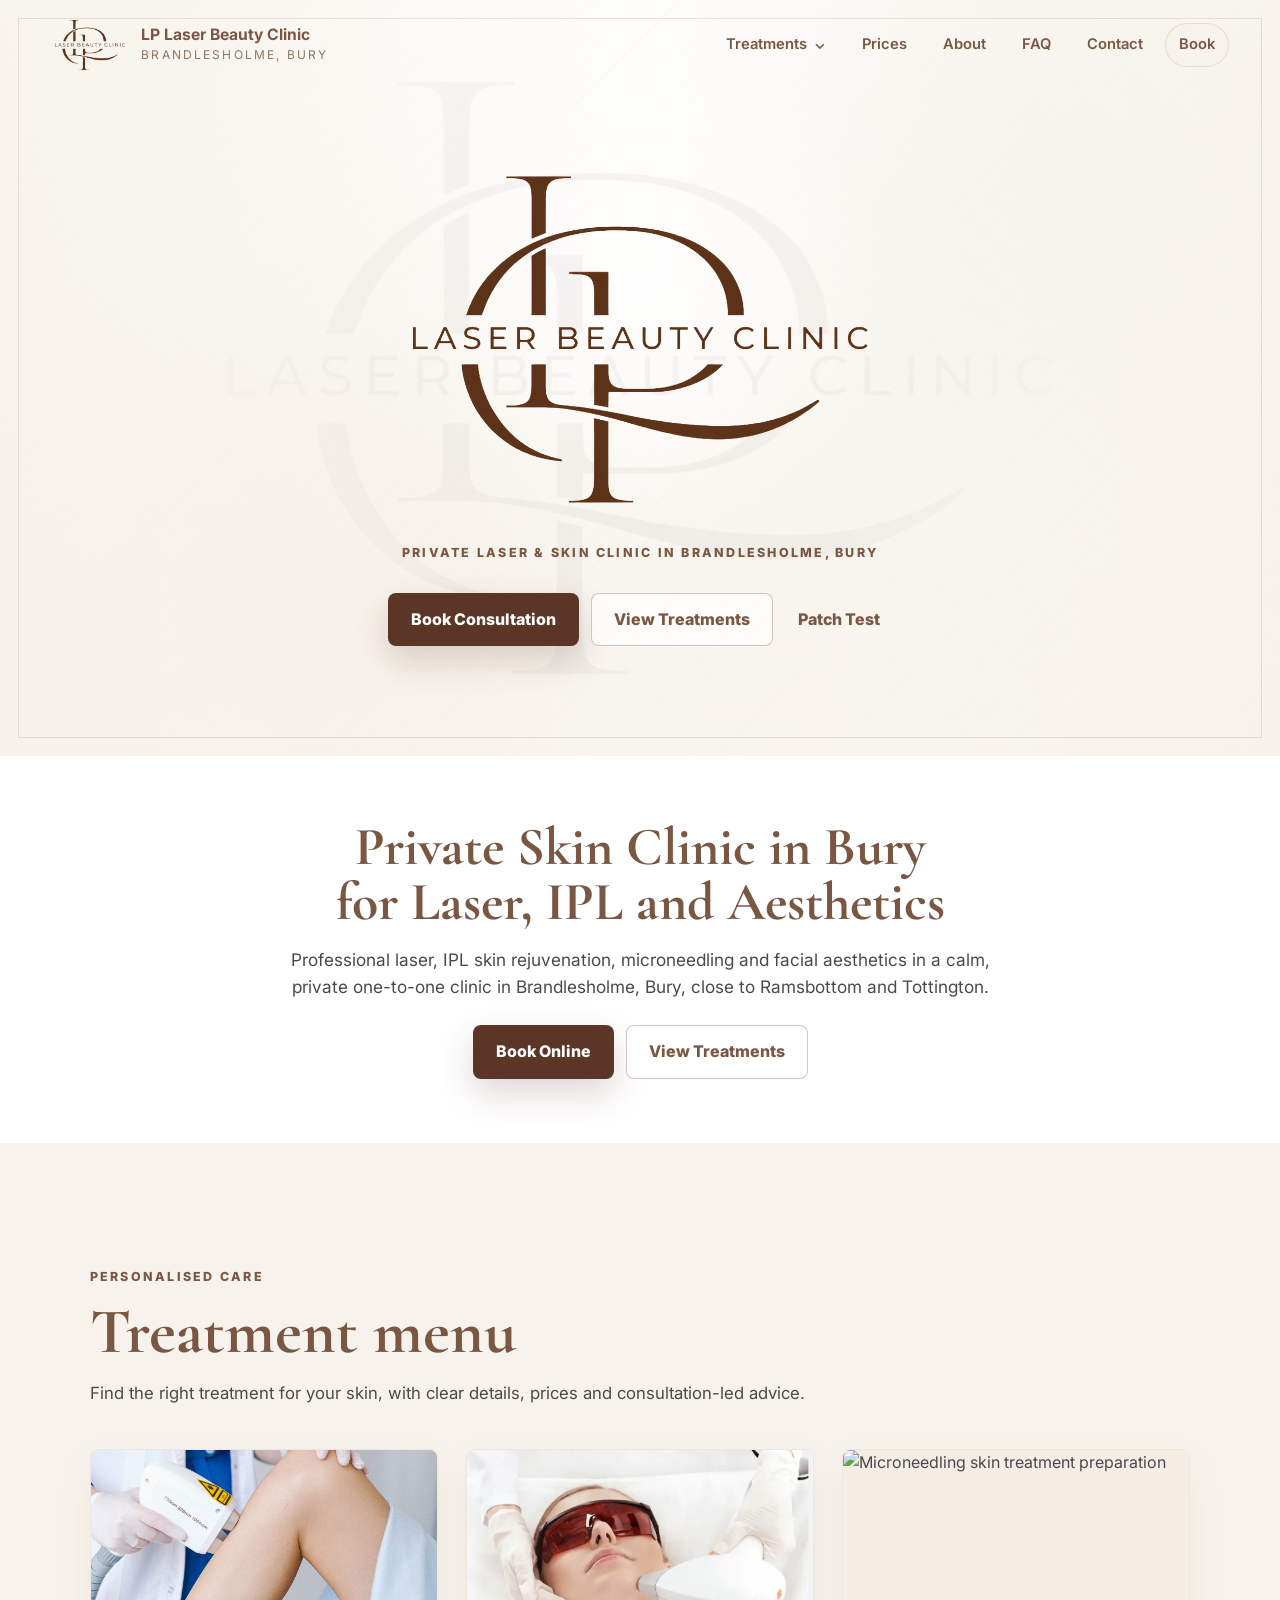
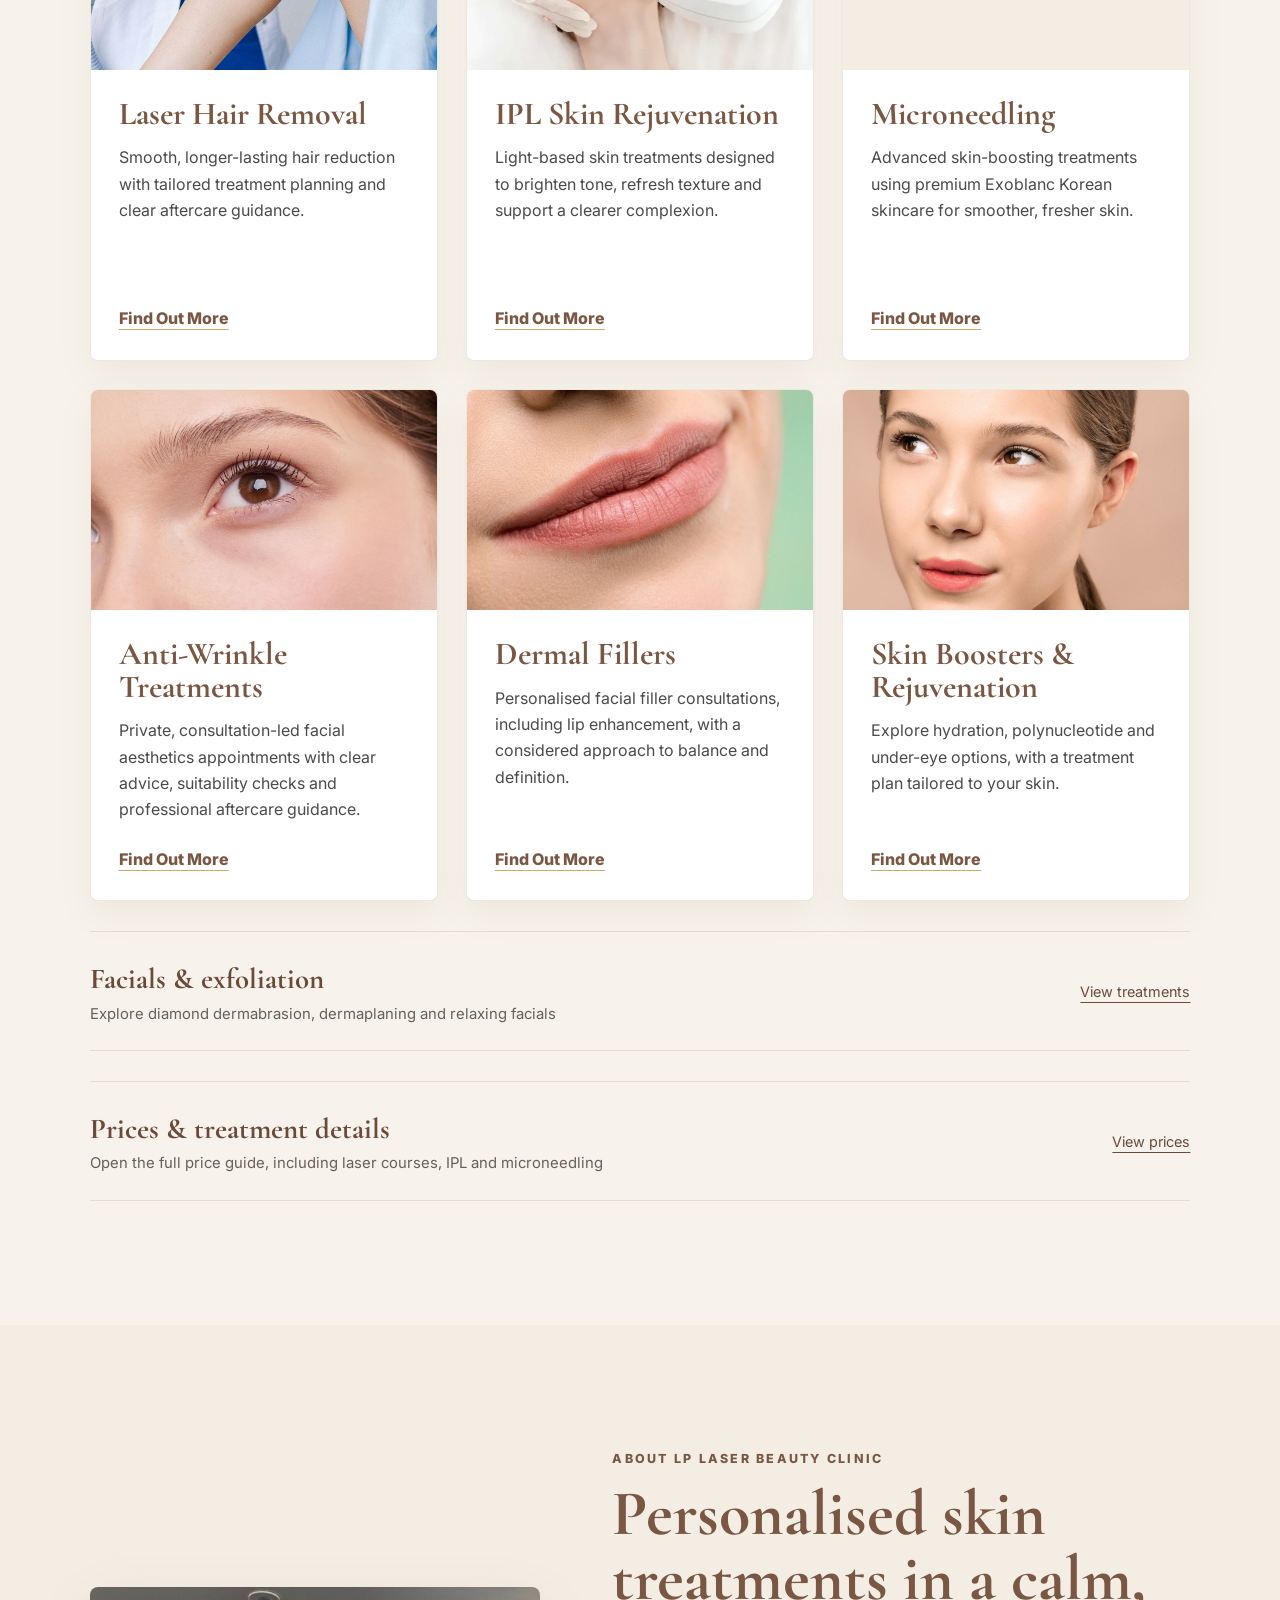
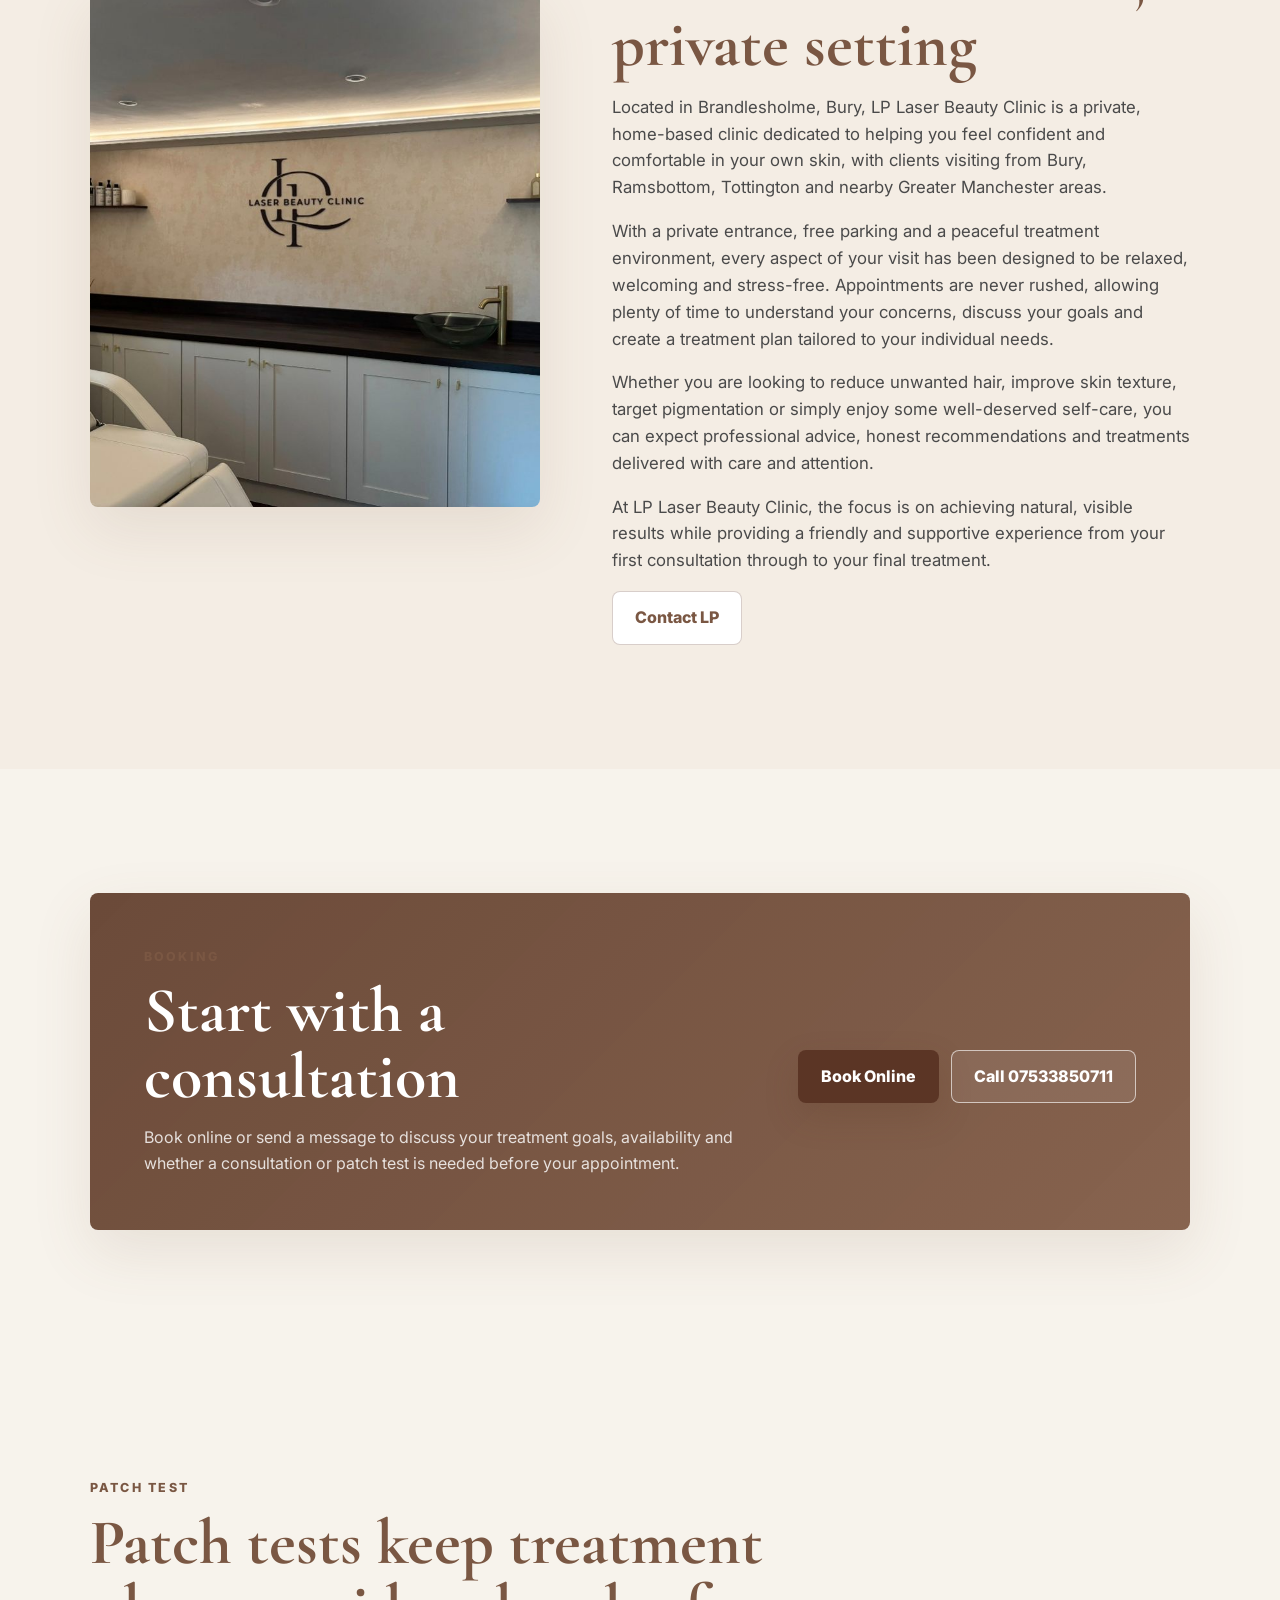
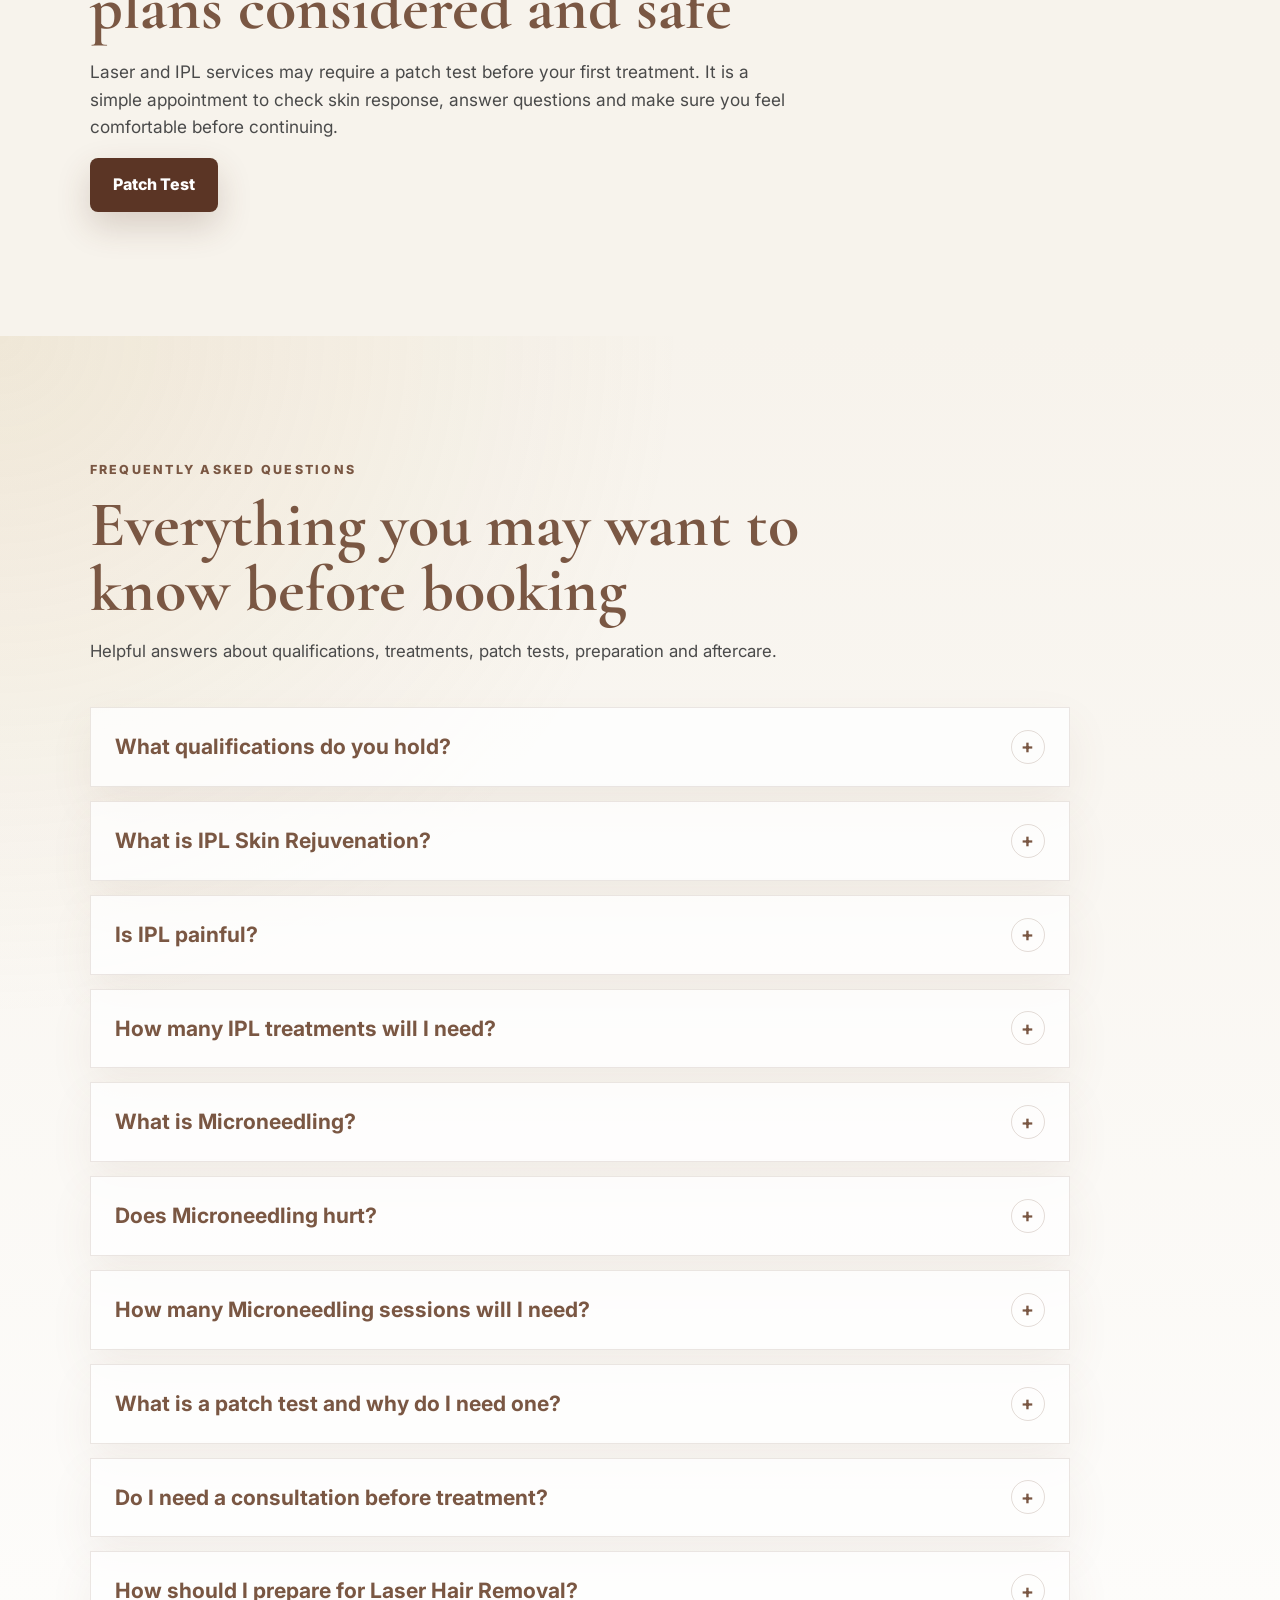
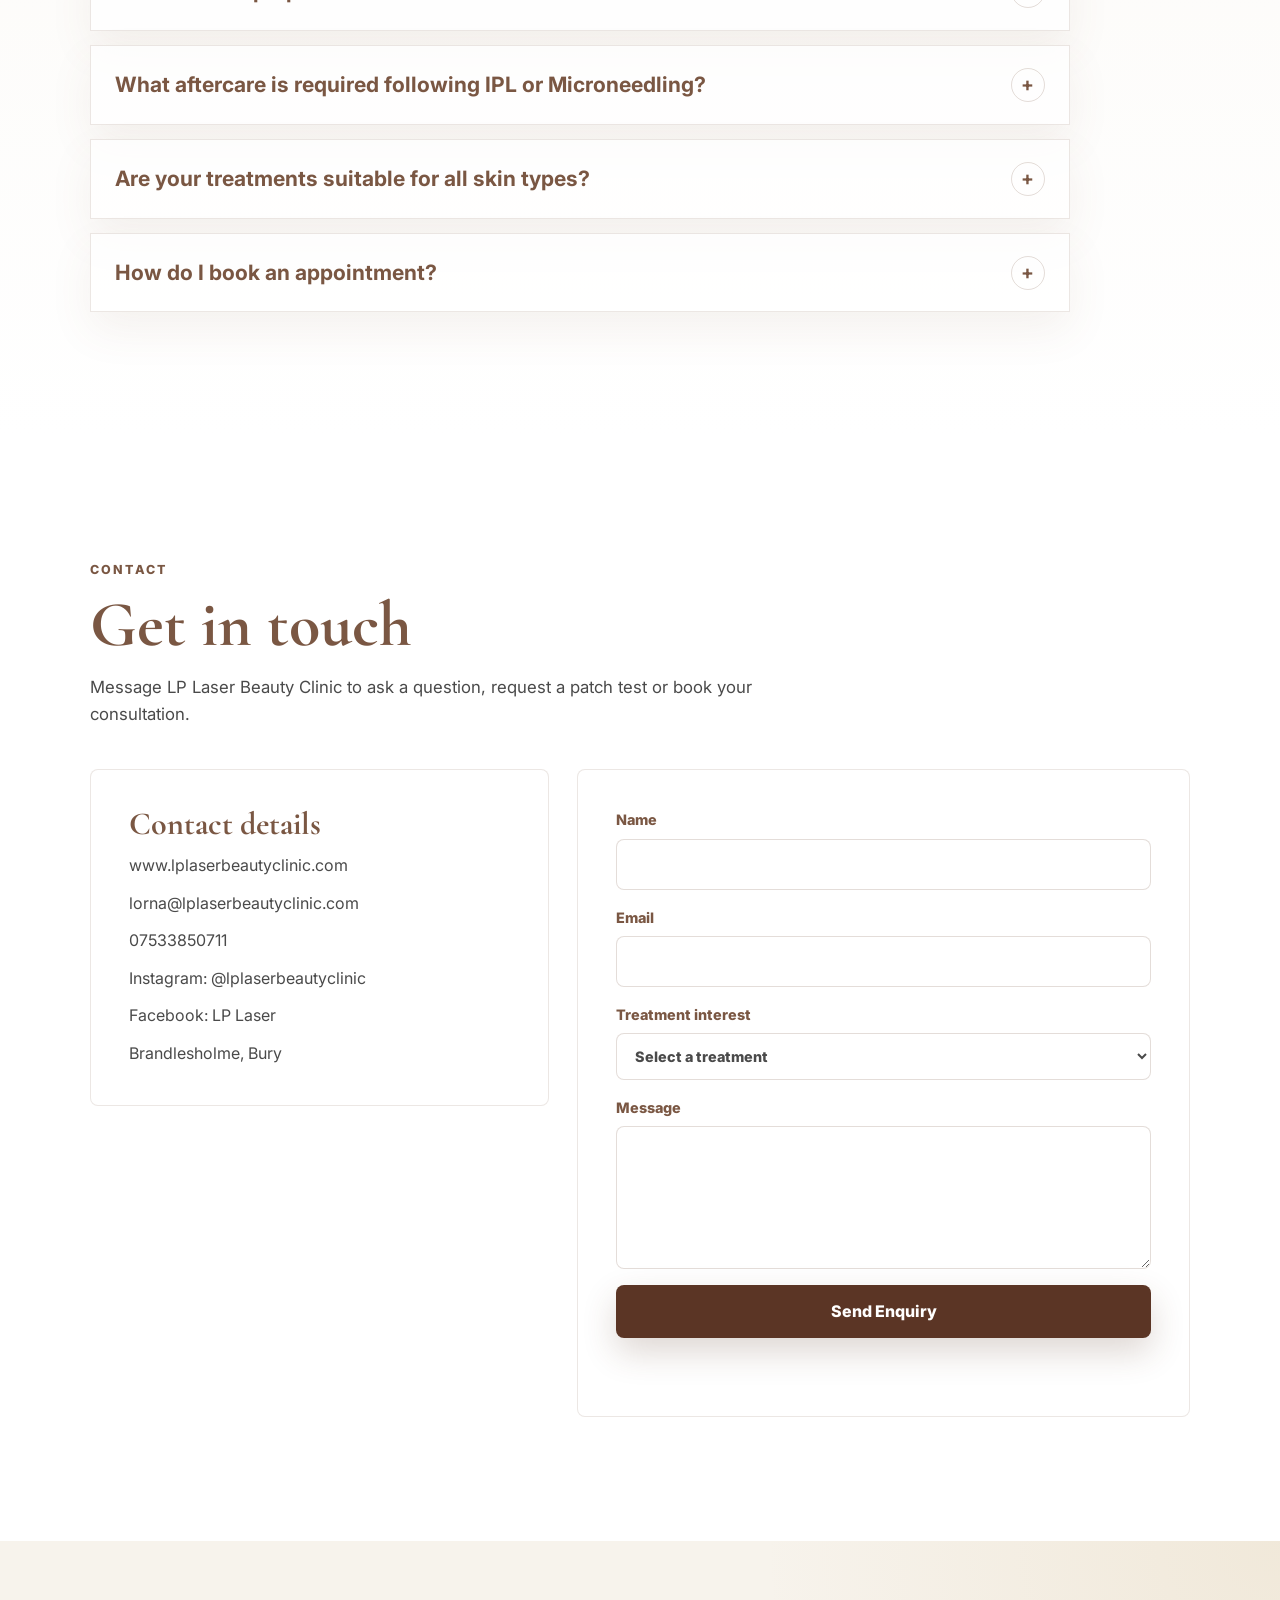
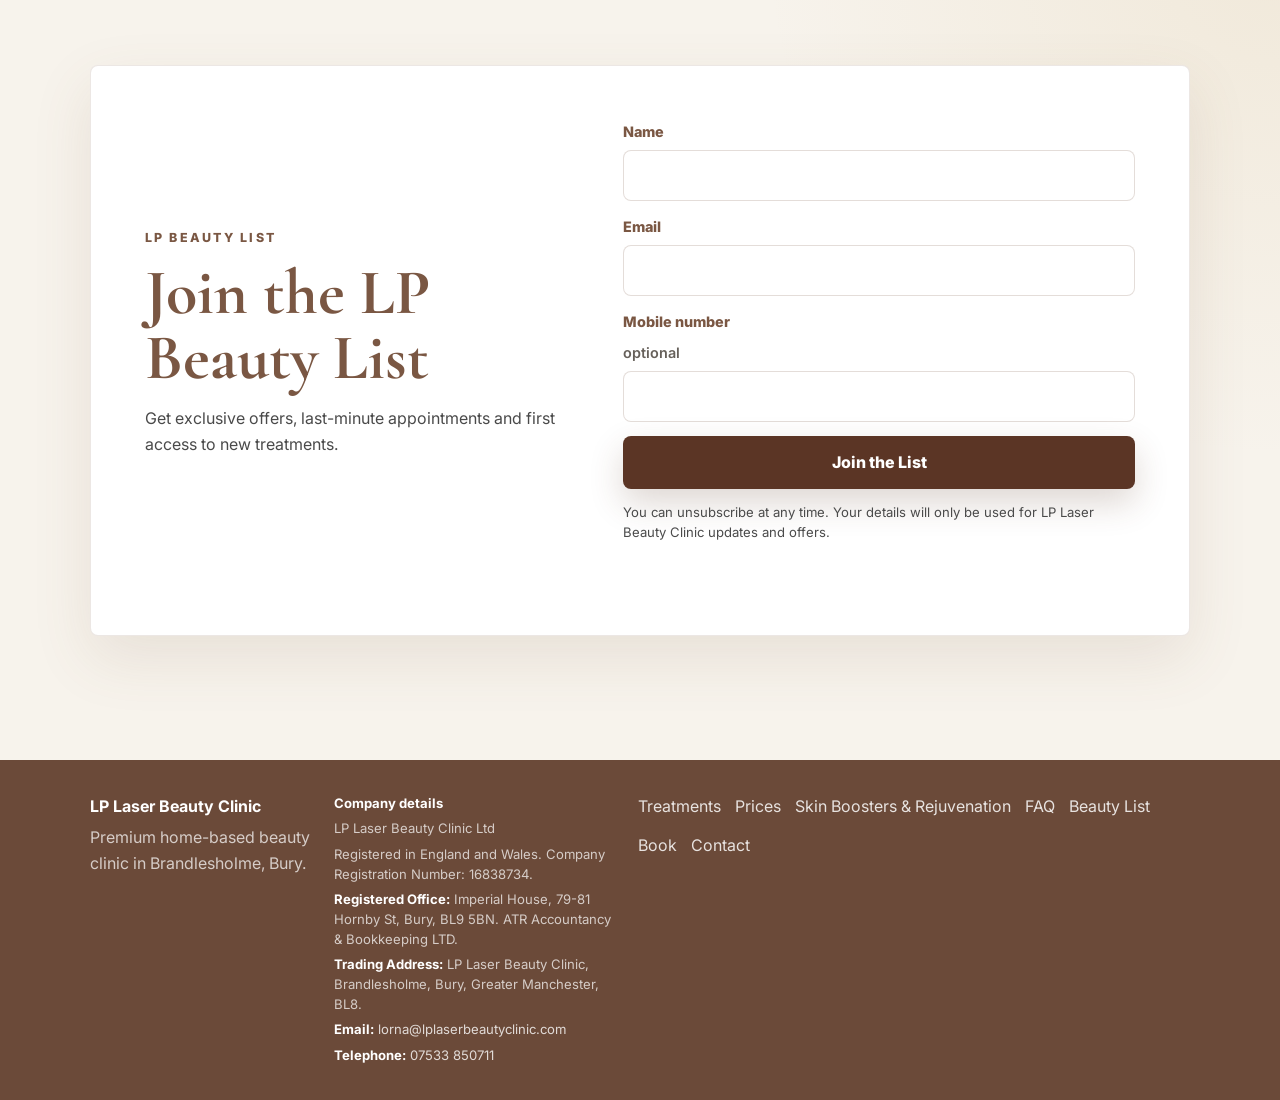
==== commit 86433988: "Simplify treatment navigation and update approved card photos" ====
--- a/index.html
+++ b/index.html
@@ -172,8 +172,8 @@
     </button>
 
     <nav id="site-nav" class="site-nav" data-nav>
-      <a href="#services">Services</a>
-      <a href="#prices">Prices</a><a href="skin-boosters-bury/">Skin Boosters</a>
+      <details class="treatments-nav" data-treatment-nav><summary>Treatments</summary><div class="treatments-nav-links"><a href="#services">Treatment menu</a><a href="laser-hair-removal-bury/">Laser Hair Removal</a><a href="ipl-skin-rejuvenation-bury/">IPL Skin Rejuvenation</a><a href="microneedling-bury/">Microneedling</a><a href="anti-wrinkle-treatments-bury/">Anti-Wrinkle Treatments</a><a href="dermal-fillers-bury/">Dermal Fillers</a><a href="skin-boosters-bury/">Skin Boosters &amp; Rejuvenation</a></div></details>
+      <a href="#prices">Prices</a>
       <a href="#about">About</a>
       <a href="#faq">FAQ</a>
       <a href="#contact">Contact</a>
@@ -198,34 +198,25 @@
 
     <section class="intro-band intro-statement" aria-label="Clinic introduction">
       <div>
-        <p class="eyebrow">Private laser &amp; skin clinic in Brandlesholme, Bury</p>
         <h2>Private Skin Clinic in Bury for Laser, IPL and Aesthetics</h2>
         <p>Professional laser, IPL skin rejuvenation, microneedling and facial aesthetics in a calm, private one-to-one clinic in Brandlesholme, Bury, close to Ramsbottom and Tottington.</p>
         <div class="intro-actions">
           <a class="button primary" href="https://facesconsent.com/bookings/lorna-beanland" target="_blank" rel="noreferrer">Book Online</a>
           <a class="button secondary" href="#services">View Treatments</a>
         </div>
-        <div class="intro-tags" aria-label="Main treatments">
-          <a href="laser-hair-removal-bury/">Laser Hair Removal</a>
-          <a href="ipl-skin-rejuvenation-bury/">IPL Skin Rejuvenation</a>
-          <a href="microneedling-bury/">Microneedling</a>
-          <a href="anti-wrinkle-treatments-bury/">Anti-Wrinkle Treatments</a>
-          <a href="dermal-fillers-bury/">Dermal Fillers</a>
-          <a href="skin-boosters-bury/">Skin Boosters</a>
-        </div>
-      </div>
+</div>
     </section>
 
     <section id="services" class="section services-section">
       <div class="section-heading">
-        <p class="eyebrow">Treatments</p>
-        <h2>Refined treatments for polished, confident skin</h2>
-        <p>Choose a treatment path that feels indulgent, reassuring and tailored to your skin and beauty goals.</p>
+        <p class="eyebrow">Personalised care</p>
+        <h2>Treatment menu</h2>
+        <p>Find the right treatment for your skin, with clear details, prices and consultation-led advice.</p>
       </div>
 
       <div class="service-grid main-treatment-grid">
 <article class="service-card">
-          <img src="photos%20%26%20Logos/Laser%20hair.png" alt="Laser hair removal treatment machine">
+          <img class="laser-treatment-photo" src="photos%20%26%20Logos/laser-hair-treatment.jpg" alt="Illustrative stock photograph of professional laser treatment" loading="lazy">
           <div>
             <h3>Laser Hair Removal</h3>
             <p>Smooth, longer-lasting hair reduction with tailored treatment planning and clear aftercare guidance.</p>
@@ -249,7 +240,7 @@
           </div>
         </article>
 <article class="service-card">
-          <img src="photos%20%26%20Logos/clinic-room.jpg" alt="Private treatment room for anti-wrinkle treatment consultations">
+          <img class="anti-wrinkle-photo" src="photos%20%26%20Logos/anti-wrinkle-skin.jpg" alt="Illustrative stock close-up of natural skin around the eye and forehead" loading="lazy">
           <div>
             <h3>Anti-Wrinkle Treatments</h3>
             <p>Private, consultation-led facial aesthetics appointments with clear advice, suitability checks and professional aftercare guidance.</p>
@@ -257,7 +248,7 @@
           </div>
         </article>
 <article class="service-card">
-          <img src="photos%20%26%20Logos/clinic-room.jpg" alt="Private treatment room for dermal filler appointments">
+          <img class="fillers-photo" src="photos%20%26%20Logos/dermal-fillers-lips.jpg" alt="Illustrative stock close-up of natural-looking lips and facial contours" loading="lazy">
           <div>
             <h3>Dermal Fillers</h3>
             <p>Personalised facial filler consultations, including lip enhancement, with a considered approach to balance and definition.</p>
@@ -265,8 +256,8 @@
           </div>
         </article>
 <article class="service-card">
-          <img src="photos%20%26%20Logos/clinic-room.jpg" alt="Calm private clinic room for skin booster consultations" loading="lazy">
-          <div><h3>Skin Boosters</h3><p>Explore hydration, polynucleotide and under-eye options, with a treatment plan tailored to your skin.</p><a href="skin-boosters-bury/">Find Out More</a></div>
+          <img class="boosters-photo" src="photos%20%26%20Logos/skin-boosters-skin.jpg" alt="Illustrative stock portrait showing naturally textured skin in soft light" loading="lazy">
+          <div><h3>Skin Boosters &amp; Rejuvenation</h3><p>Explore hydration, polynucleotide and under-eye options, with a treatment plan tailored to your skin.</p><a href="skin-boosters-bury/">Find Out More</a></div>
         </article>
       </div>
       <details class="additional-treatments">
@@ -296,19 +287,9 @@
           </div>
         </article></div>
       </details>
-    </section>
-
-    <section id="prices" class="section prices-section">
-      <div class="section-heading">
-        <p class="eyebrow">Prices</p>
-        <h2>Treatment menu</h2>
-        <p>Explore treatment areas, prices and course offers before booking your appointment.</p>
-        <p class="price-reminder">A patch test is required before Laser and IPL treatments.</p>
-        <a class="button primary price-heading-button" href="https://facesconsent.com/bookings/lorna-beanland" target="_blank" rel="noreferrer">Book Online</a>
-      </div>
-
-      <div class="booster-price-link"><div><p class="eyebrow">New at the clinic</p><h3>Skin boosters &amp; under-eye treatments</h3><p>Explore the options and view prices by product, treatment area and course.</p></div><a class="button secondary" href="skin-boosters-bury/">Explore Skin Boosters</a></div>
-
+      <details id="prices" class="menu-price-details">
+        <summary><span><strong>Prices &amp; treatment details</strong><small>Open the full price guide, including laser courses, IPL and microneedling</small></span><span class="disclosure-label">View prices</span></summary>
+        <div class="menu-price-content"><p class="price-reminder">A patch test is required before Laser and IPL treatments.</p><a class="button primary price-heading-button" href="https://facesconsent.com/bookings/lorna-beanland" target="_blank" rel="noreferrer">Book Online</a><p class="grouped-price-links">For consultation-led treatments, see <a href="anti-wrinkle-treatments-bury/">Anti-Wrinkle Treatments</a>, <a href="dermal-fillers-bury/#lip-enhancement">Dermal Fillers, including lip enhancement</a> and <a href="skin-boosters-bury/">Skin Boosters &amp; Rejuvenation</a> for details and prices.</p>
       <div class="price-layout">
         <div class="fresha-menu" aria-label="Detailed treatment menu">
           <div class="menu-category">
@@ -534,6 +515,8 @@
           <a class="button primary" href="https://facesconsent.com/bookings/lorna-beanland" target="_blank" rel="noreferrer">Book Online</a>
         </aside>
       </div>
+        </div>
+      </details>
     </section>
 
     <section id="about" class="section about-section">
@@ -748,15 +731,15 @@
             Treatment interest
             <select name="treatment" required>
               <option value="">Select a treatment</option>
-              <option>Laser hair removal</option>
-              <option>IPL skin rejuvenation</option>
+              <option>Laser Hair Removal</option>
+              <option>IPL Skin Rejuvenation</option>
+              <option>Microneedling</option>
+              <option>Anti-Wrinkle Treatments</option>
+              <option>Dermal Fillers</option>
+              <option>Skin Boosters &amp; Rejuvenation</option>
               <option>Diamond dermabrasion</option>
               <option>Dermaplaning</option>
               <option>Facials</option>
-              <option>Microneedling</option><option>Skin Boosters</option>
-              <option>Facial aesthetics</option>
-              <option>Dermal fillers</option>
-              <option>Lip enhancement</option>
               <option>Patch test</option>
             </select>
           </label>
@@ -841,7 +824,7 @@
     </div>
     <div class="footer-links">
       <a href="#services">Treatments</a>
-      <a href="#prices">Prices</a><a href="skin-boosters-bury/">Skin Boosters</a>
+      <a href="#prices">Prices</a><a href="skin-boosters-bury/">Skin Boosters &amp; Rejuvenation</a>
       <a href="#faq">FAQ</a>
       <a href="#beauty-list">Beauty List</a>
       <a href="https://facesconsent.com/bookings/lorna-beanland" target="_blank" rel="noreferrer">Book</a>
--- a/styles.css
+++ b/styles.css
@@ -1689,3 +1689,39 @@
   html { scroll-behavior: auto; }
   .service-card { transition: none; }
 }
+
+/* Unpublished navigation and homepage menu refinement. */
+.treatments-nav { position: relative; }
+.treatments-nav > summary { cursor: pointer; list-style: none; padding: 10px 14px; border-radius: 999px; font-size: .92rem; font-weight: 600; }
+.treatments-nav > summary::-webkit-details-marker { display: none; }
+.treatments-nav > summary::after { content: "⌄"; margin-left: 7px; }
+.treatments-nav > summary:hover { background: rgba(122,87,67,.08); }
+.treatments-nav-links { position: absolute; top: calc(100% + 12px); left: 0; width: 300px; padding: 10px; border: 1px solid var(--border-soft); border-radius: 8px; color: var(--deep); background: var(--cream); box-shadow: var(--shadow); }
+.site-nav .treatments-nav-links a { display: block; border-radius: 5px; font-size: .88rem; padding: 11px 12px; }
+.treatments-nav-links a:first-child { border-bottom: 1px solid var(--border-soft); border-radius: 0; margin-bottom: 6px; }
+.menu-price-details { margin-top: 30px; border-block: 1px solid var(--border-soft); scroll-margin-top: 115px; }
+.menu-price-details > summary { display: flex; justify-content: space-between; align-items: center; gap: 20px; padding: 24px 0; cursor: pointer; list-style: none; color: var(--deep); }
+.menu-price-details > summary::-webkit-details-marker { display: none; }
+.menu-price-details > summary strong { font-family: "Cormorant Garamond",Georgia,serif; font-size: 1.8rem; }
+.menu-price-details > summary small { display: block; font-size: .93rem; color: var(--muted); }
+.menu-price-content { padding-bottom: 28px; }
+.menu-price-content .price-reminder { color: var(--coffee); font-weight: 600; }
+.grouped-price-links { max-width: 850px; margin: 22px 0 32px; }
+.grouped-price-links a { color: var(--coffee); text-underline-offset: 4px; }
+.services-section summary:focus-visible, .treatments-nav summary:focus-visible, .site-nav a:focus-visible { outline: 2px solid var(--coffee); outline-offset: 3px; }
+@media(max-width:980px) {
+  .site-nav { max-height: calc(100dvh - 115px); overflow-y: auto; visibility: hidden; }
+  .site-nav.is-open { visibility: visible; }
+  .treatments-nav > summary { border-radius: 5px; }
+  .treatments-nav-links { position: static; width: auto; margin: 4px 0 10px; border: 0; border-left: 2px solid var(--sand); border-radius: 0; box-shadow: none; padding: 0 0 0 10px; }
+}
+@media(max-width:640px) {
+  .menu-price-details > summary { align-items: flex-start; flex-direction: column; gap: 10px; }
+}
+
+/* Stock portraits: one shared frame, with subject-specific crop placement. */
+.main-treatment-grid .service-card img { background: var(--linen); }
+.main-treatment-grid .anti-wrinkle-photo { object-position: 50% 28%; }
+.main-treatment-grid .fillers-photo { object-position: 50% 50%; }
+.main-treatment-grid .boosters-photo { object-position: 50% 56%; }
+.main-treatment-grid .laser-treatment-photo { object-position: 50% 55%; }
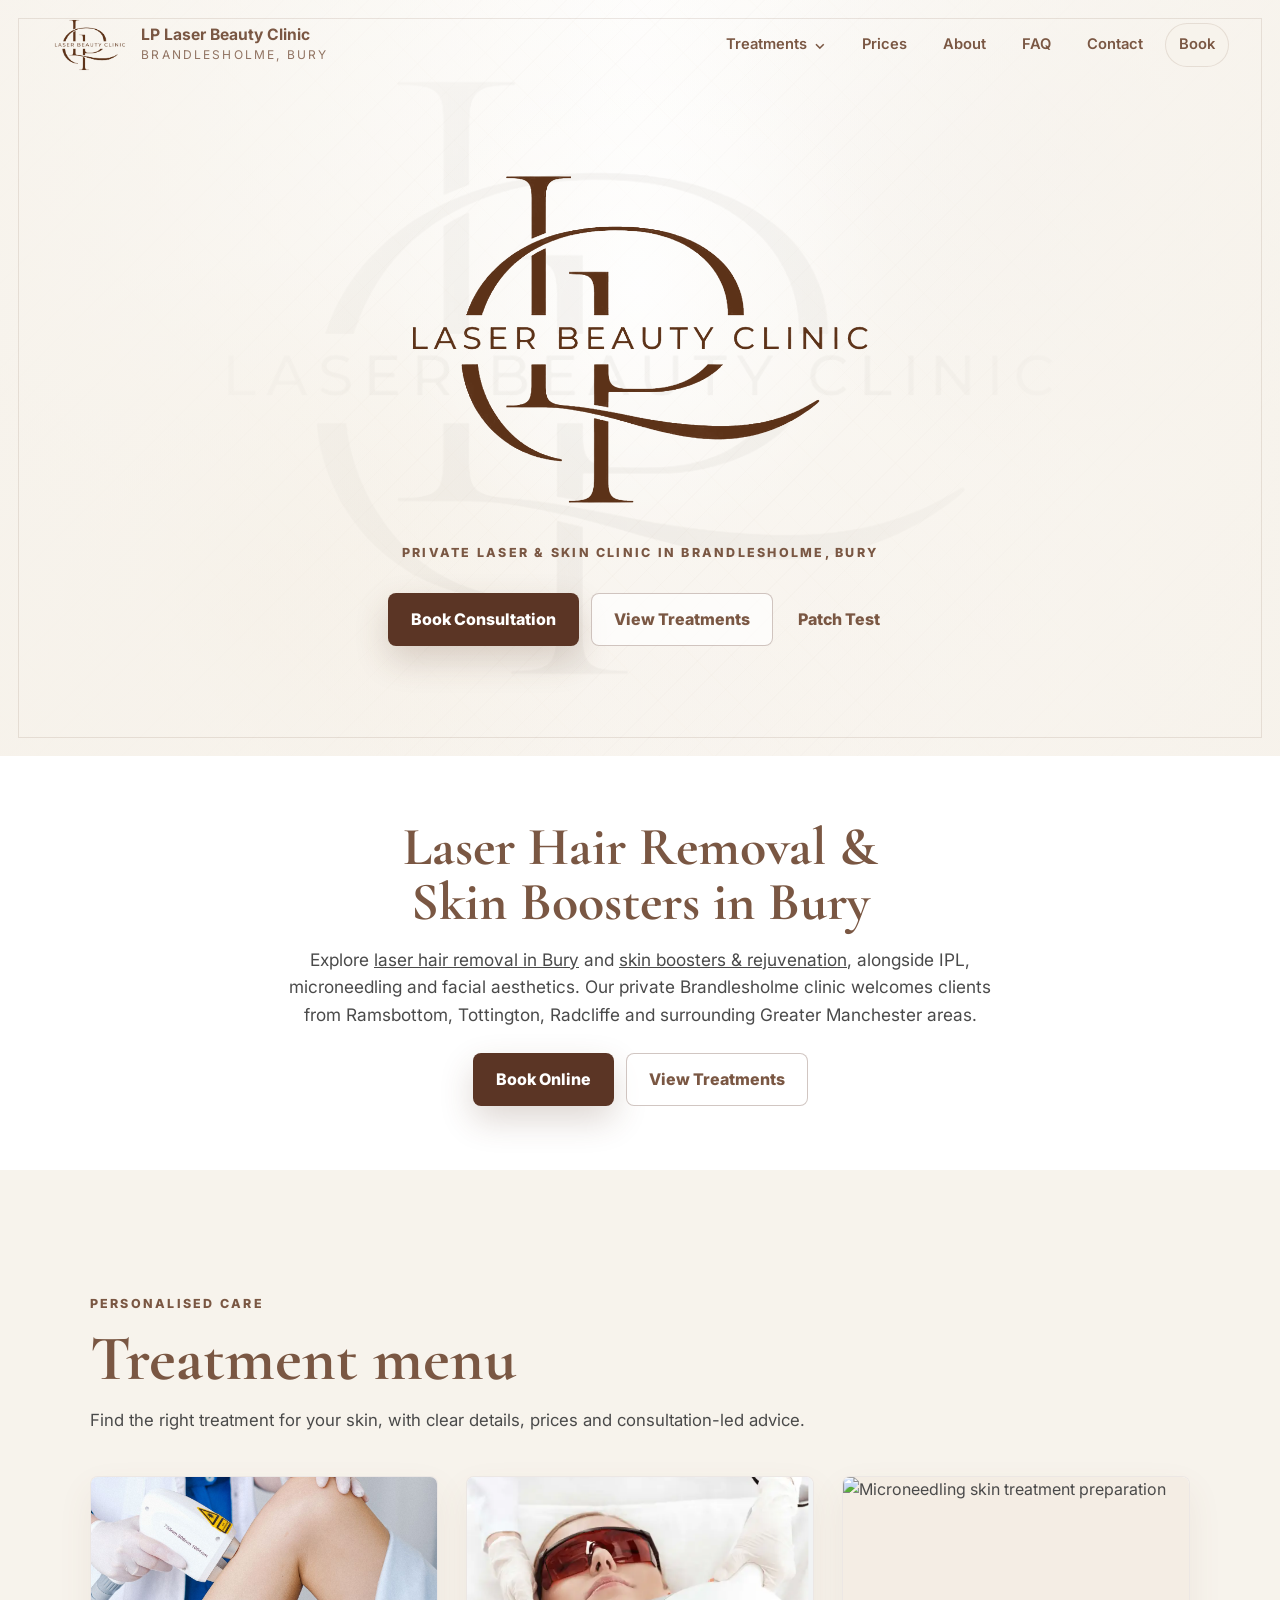
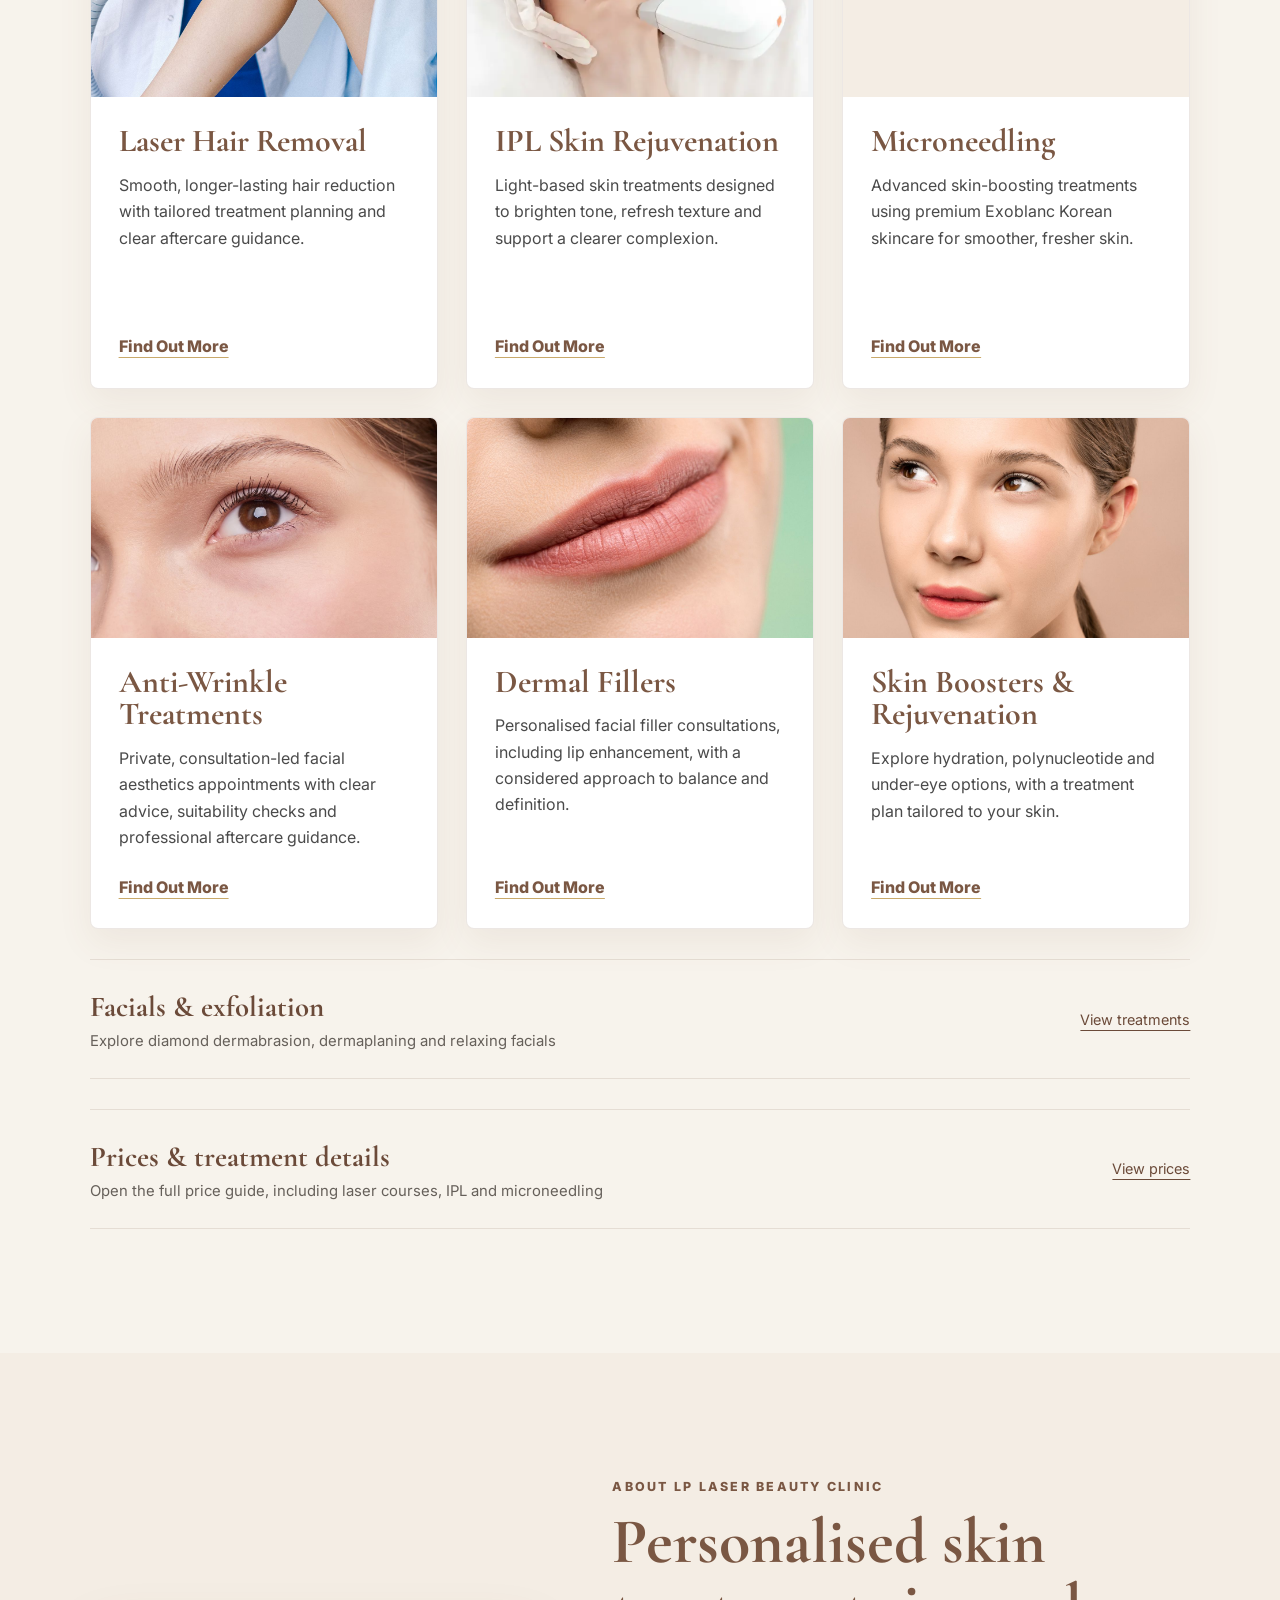
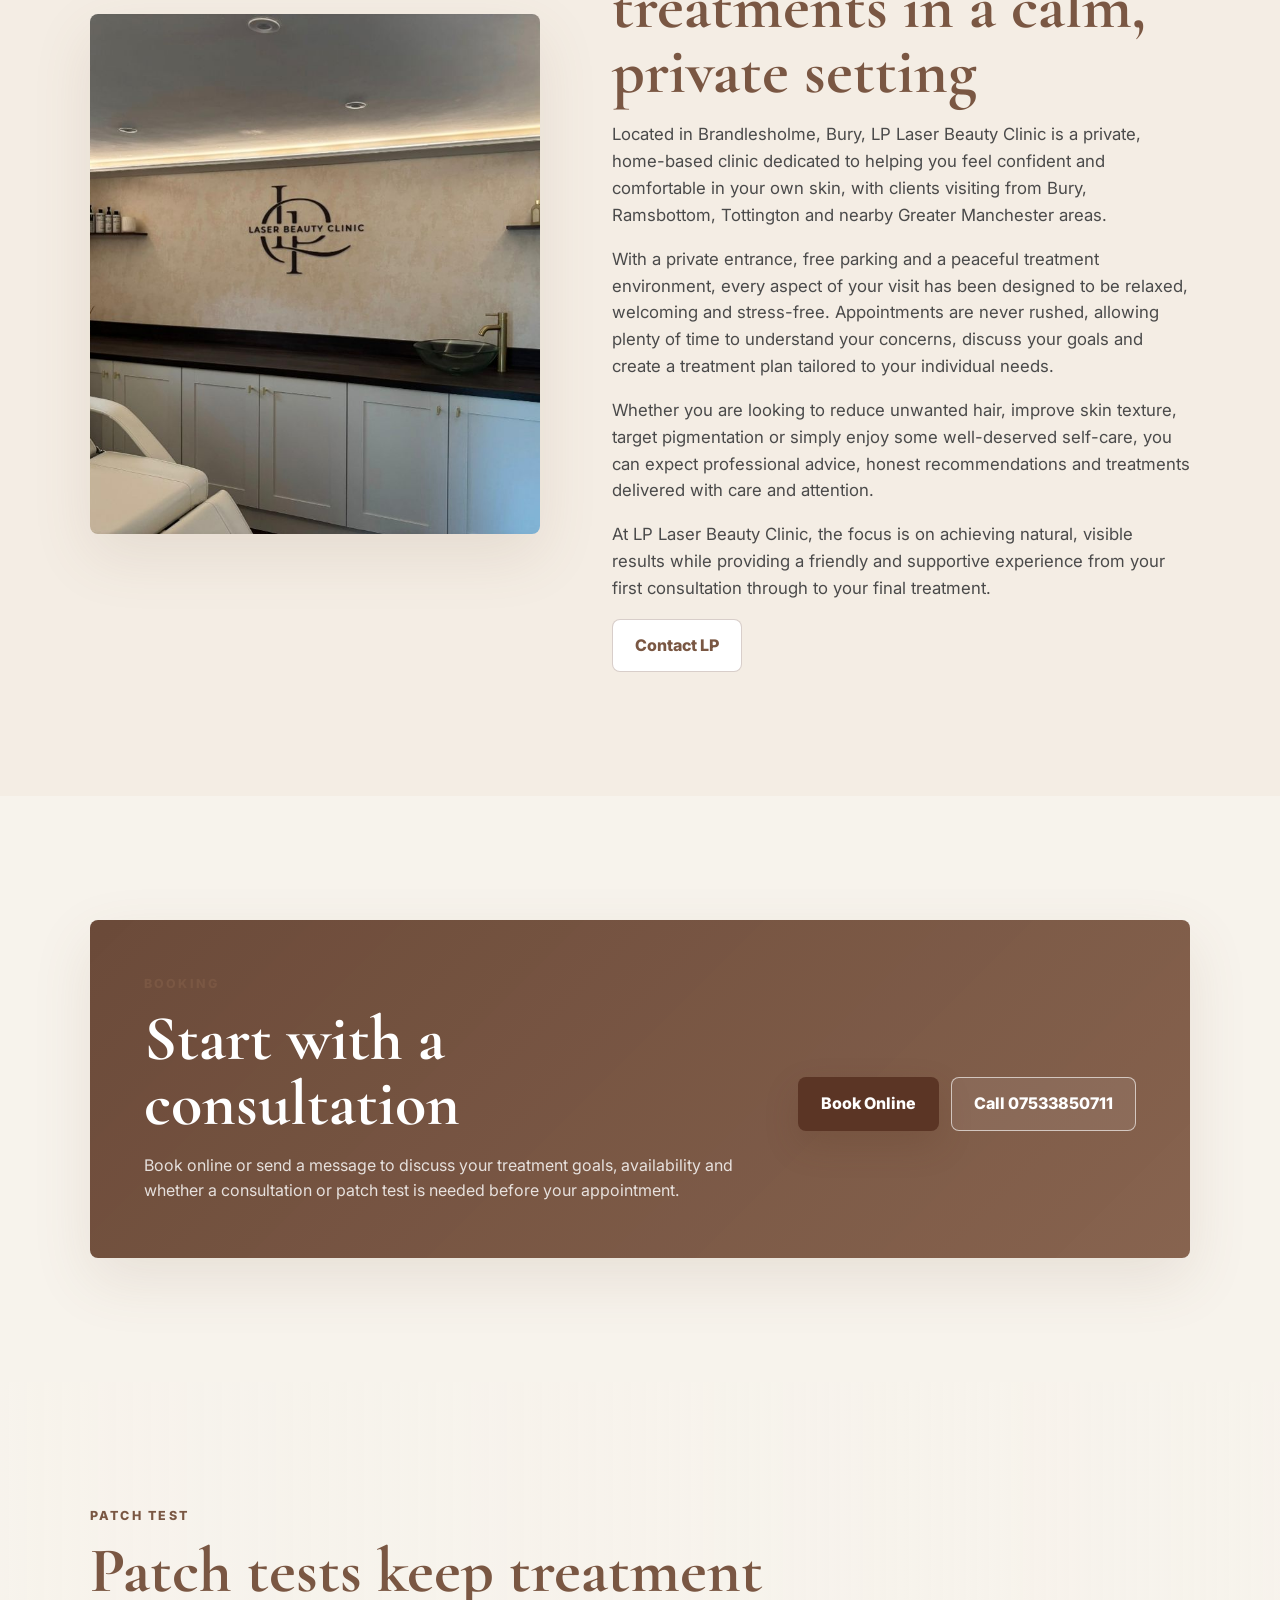
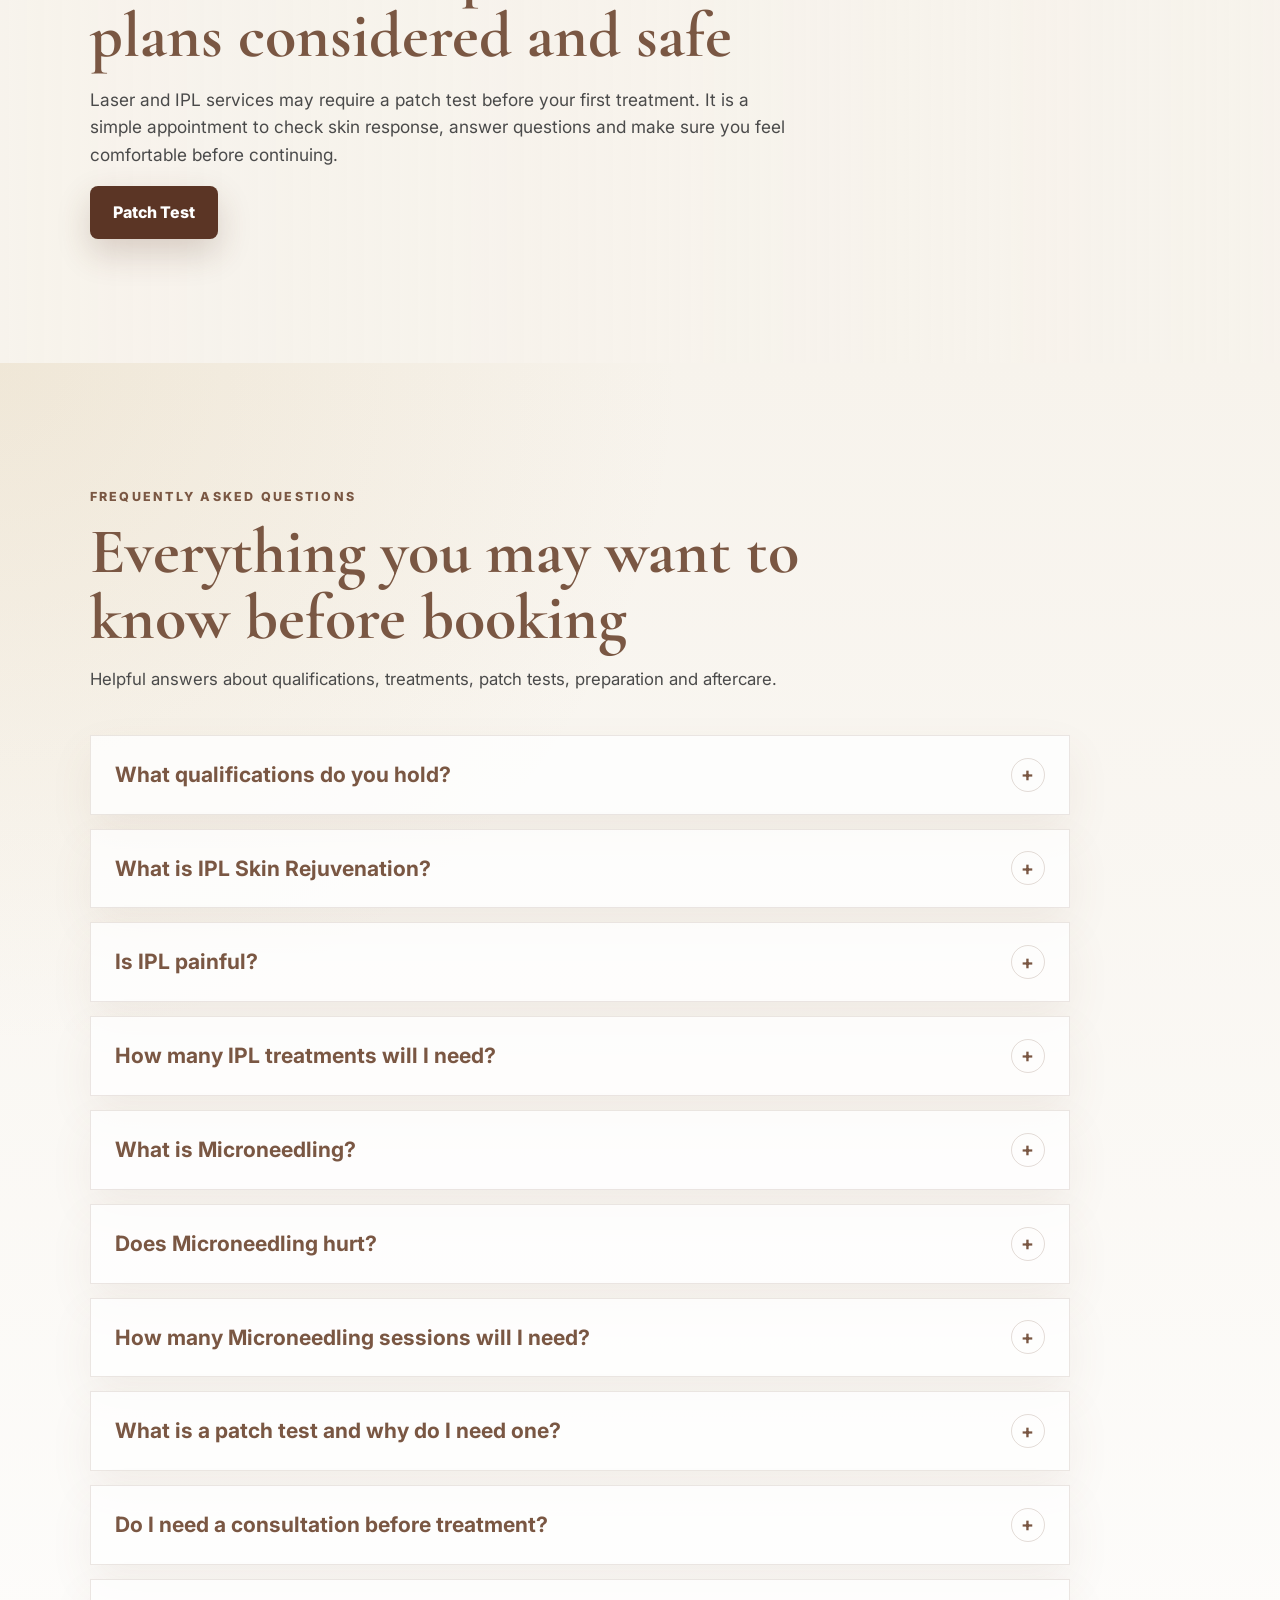
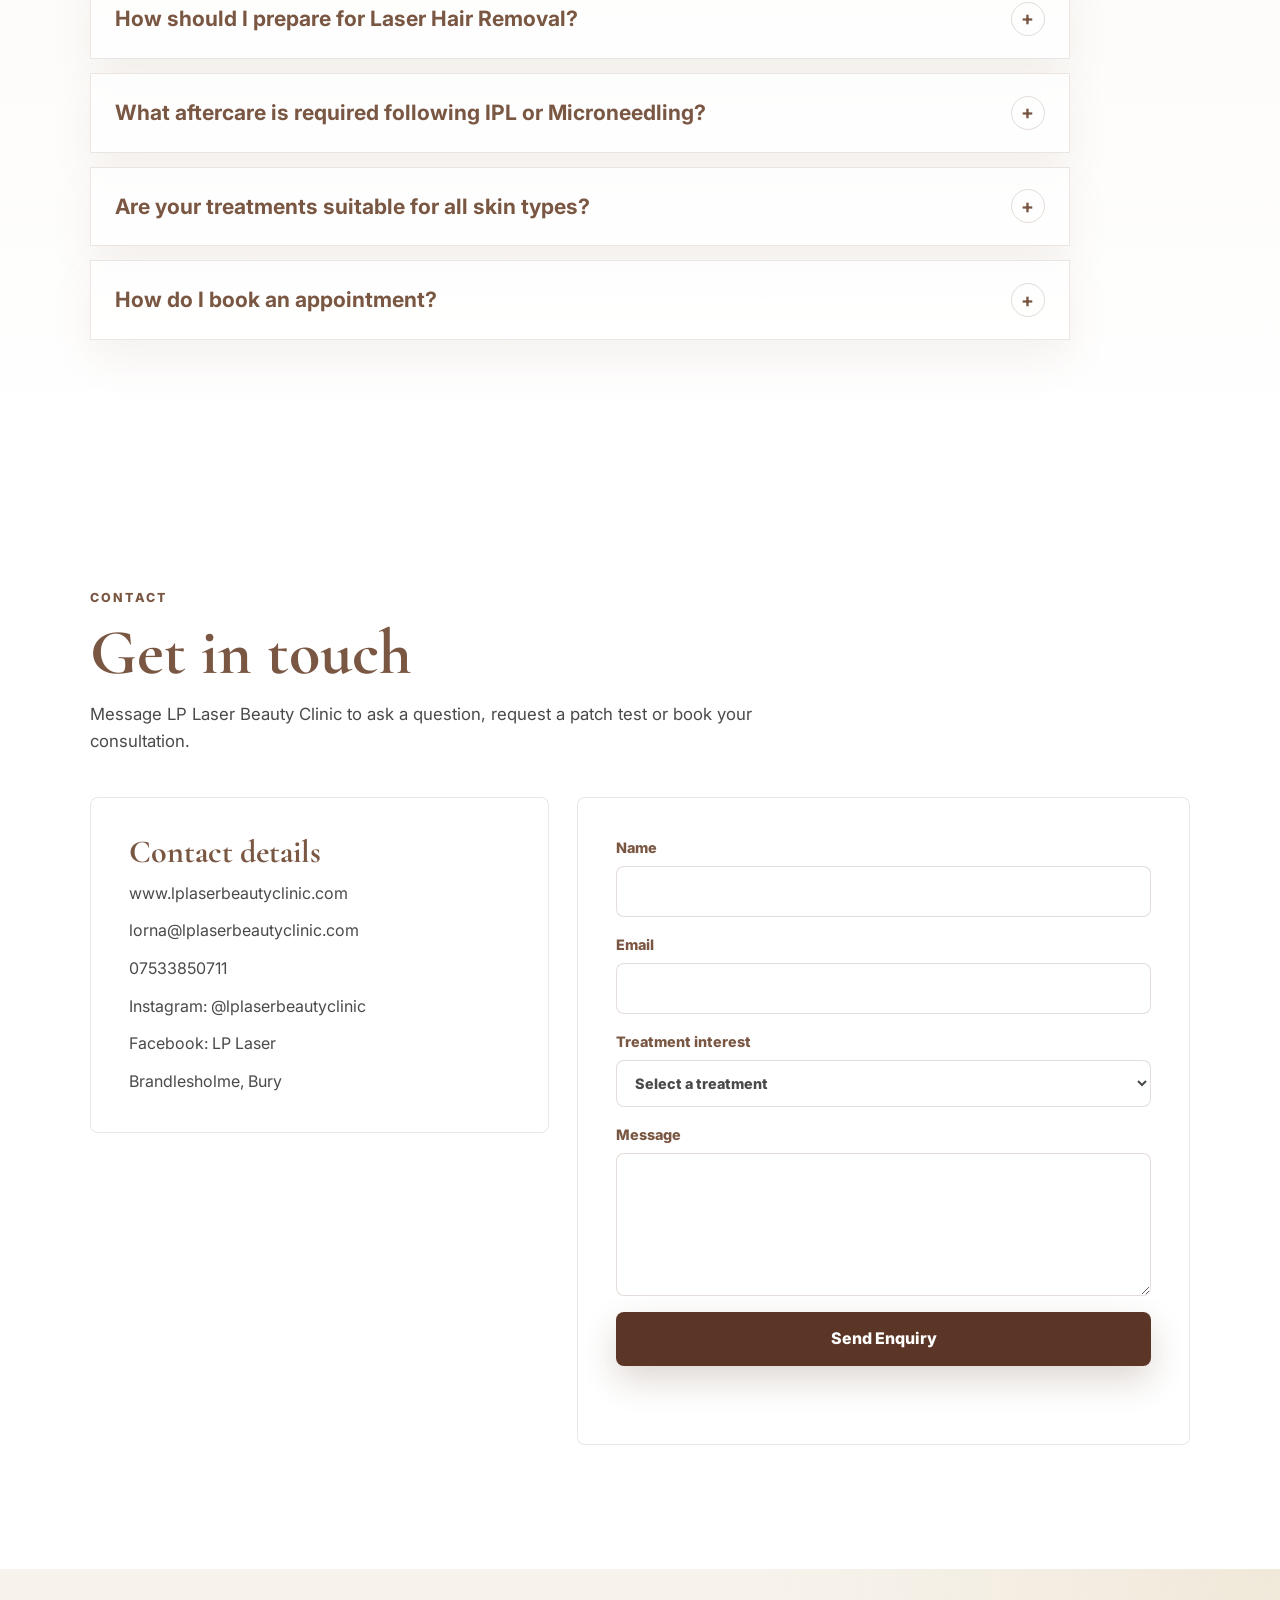
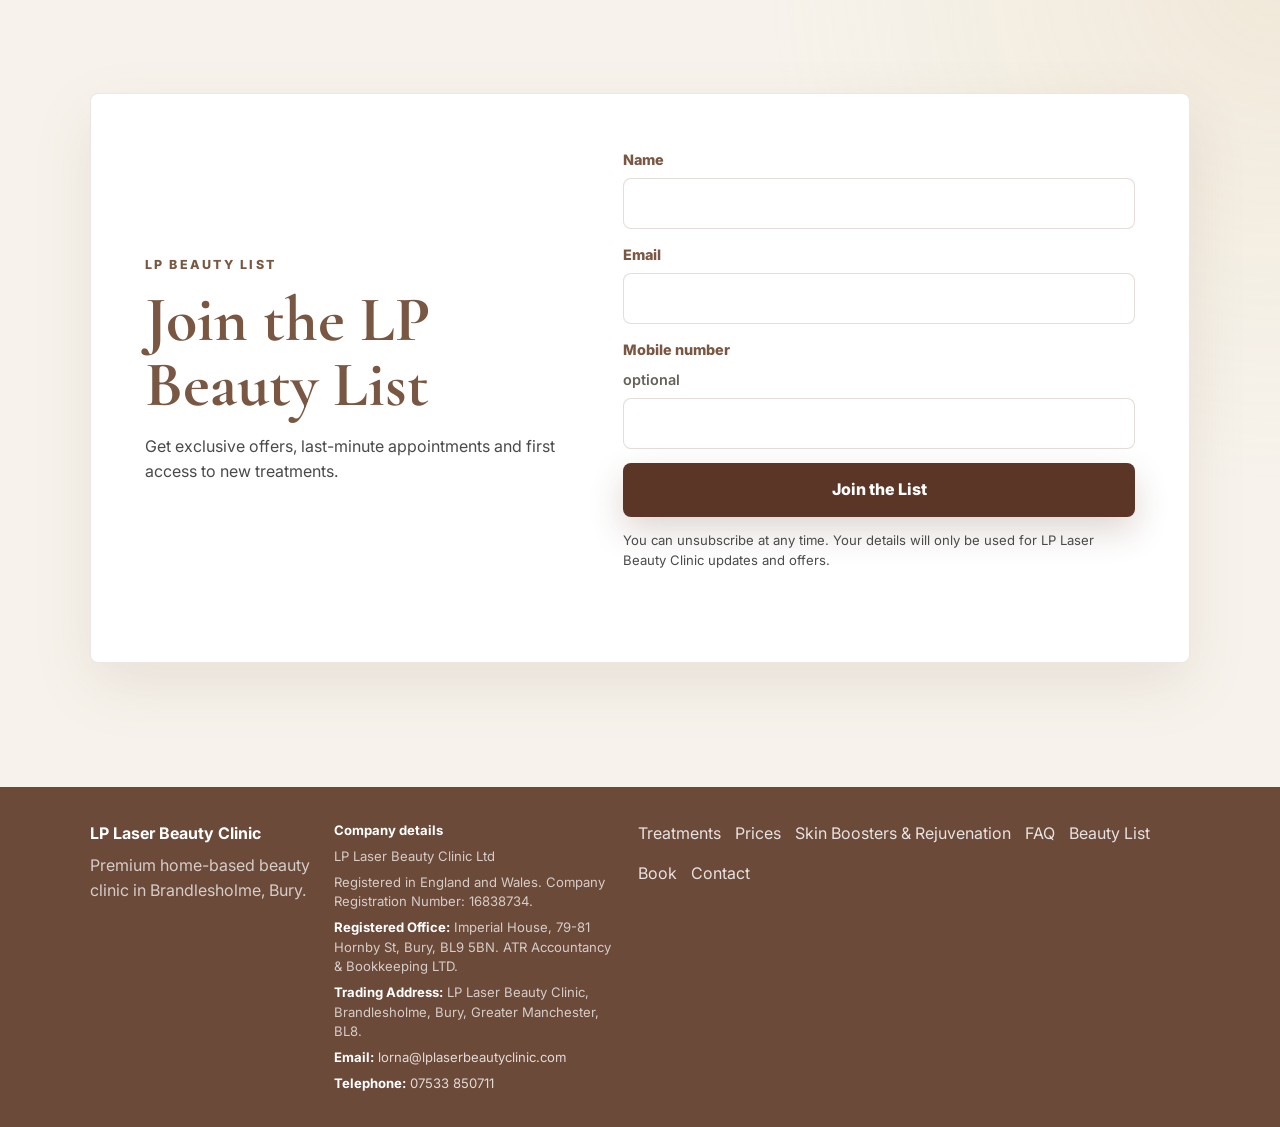
==== commit 648fa2df: "Improve local SEO for laser hair removal and skin boosters" ====
--- a/index.html
+++ b/index.html
@@ -3,154 +3,164 @@
 <head>
   <meta charset="UTF-8">
   <meta name="viewport" content="width=device-width, initial-scale=1.0">
-  <meta name="description" content="Private skin clinic in Brandlesholme, Bury offering laser hair removal, IPL skin rejuvenation, microneedling, dermaplaning and facial aesthetics.">
+  <meta name="description" content="Explore laser hair removal and skin boosters at our private Bury clinic in Brandlesholme. View treatment options, prices and book a consultation.">
   <meta name="robots" content="index, follow">
   <meta name="theme-color" content="#F7F3EC">
   <link rel="canonical" href="https://www.lplaserbeautyclinic.com/">
   <link rel="icon" href="photos%20%26%20Logos/lp-logo-silhouette.svg" type="image/svg+xml">
   <meta property="og:type" content="website">
-  <meta property="og:title" content="Skin Clinic in Bury | LP Laser Beauty Clinic">
-  <meta property="og:description" content="Private laser hair removal, IPL skin rejuvenation, microneedling, dermaplaning and aesthetics clinic in Brandlesholme, Bury.">
+  <meta property="og:title" content="Laser Hair Removal &amp; Skin Boosters Bury | LP Laser">
+  <meta property="og:description" content="Explore laser hair removal and skin boosters at our private Bury clinic in Brandlesholme. View treatment options, prices and book a consultation.">
   <meta property="og:url" content="https://www.lplaserbeautyclinic.com/">
   <meta property="og:site_name" content="LP Laser Beauty Clinic">
   <meta property="og:image" content="https://www.lplaserbeautyclinic.com/photos%20%26%20Logos/clinic-room.jpg">
   <meta name="twitter:card" content="summary_large_image">
-  <meta name="twitter:title" content="Skin Clinic in Bury | LP Laser Beauty Clinic">
-  <meta name="twitter:description" content="Private laser hair removal, IPL skin rejuvenation, microneedling, dermaplaning and aesthetics clinic in Brandlesholme, Bury.">
+  <meta name="twitter:title" content="Laser Hair Removal &amp; Skin Boosters Bury | LP Laser">
+  <meta name="twitter:description" content="Explore laser hair removal and skin boosters at our private Bury clinic in Brandlesholme. View treatment options, prices and book a consultation.">
   <meta name="twitter:image" content="https://www.lplaserbeautyclinic.com/photos%20%26%20Logos/clinic-room.jpg">
-  <title>Skin Clinic Bury | Laser, IPL & Aesthetics | LP Laser Beauty Clinic</title>
+  <title>Laser Hair Removal &amp; Skin Boosters Bury | LP Laser</title>
   <link rel="preconnect" href="https://fonts.googleapis.com">
   <link rel="preconnect" href="https://fonts.gstatic.com" crossorigin>
   <link href="https://fonts.googleapis.com/css2?family=Cormorant+Garamond:wght@500;600;700&family=Inter:wght@400;500;600;700&display=swap" rel="stylesheet">
   <link rel="stylesheet" href="styles.css">
-  <script type="application/ld+json">
-  {
-    "@context": "https://schema.org",
-    "@type": "BeautySalon",
-    "name": "LP Laser Beauty Clinic",
-    "url": "https://www.lplaserbeautyclinic.com/",
-    "image": "https://www.lplaserbeautyclinic.com/photos%20%26%20Logos/clinic-room.jpg",
-    "description": "Private laser and skin clinic in Brandlesholme, Bury offering laser hair removal, IPL skin rejuvenation, microneedling, dermaplaning, diamond dermabrasion, facials, facial aesthetics, dermal fillers and lip enhancement.",
-    "telephone": "+447533850711",
-    "email": "lorna@lplaserbeautyclinic.com",
-    "priceRange": "££",
-    "address": {
-      "@type": "PostalAddress",
-      "addressLocality": "Brandlesholme",
-      "addressRegion": "Bury",
-      "postalCode": "BL8",
-      "addressCountry": "GB"
-    },
-    "areaServed": [
-      "Brandlesholme",
-      "Bury",
-      "Ramsbottom",
-      "Tottington",
-      "Greater Manchester"
-    ],
-    "sameAs": [
-      "https://www.instagram.com/lplaserbeautyclinic",
-      "https://www.facebook.com/lplaserbeautyclinic"
-    ],
-    "hasOfferCatalog": {
-      "@type": "OfferCatalog",
-      "name": "LP Laser Beauty Clinic Treatments",
-      "itemListElement": [
-        {
-          "@type": "Offer",
-          "itemOffered": {
-            "@type": "Service",
-            "name": "Laser Hair Removal"
-          }
-        },
-        {
-          "@type": "Offer",
-          "itemOffered": {
-            "@type": "Service",
-            "name": "IPL Skin Treatments"
-          }
-        },
-        {
-          "@type": "Offer",
-          "itemOffered": {
-            "@type": "Service",
-            "name": "Microneedling"
-          }
-        },
-        {
-          "@type": "Offer",
-          "itemOffered": {
-            "@type": "Service",
-            "name": "Polynucleotides"
-          }
-        },
-        {
-          "@type": "Offer",
-          "itemOffered": {
-            "@type": "Service",
-            "name": "Exosome Microneedling"
-          }
-        },
-        {
-          "@type": "Offer",
-          "itemOffered": {
-            "@type": "Service",
-            "name": "Copper Peptides Microneedling"
-          }
-        },
-        {
-          "@type": "Offer",
-          "itemOffered": {
-            "@type": "Service",
-            "name": "Dermaplaning"
-          }
-        },
-        {
-          "@type": "Offer",
-          "itemOffered": {
-            "@type": "Service",
-            "name": "Diamond Dermabrasion"
-          }
-        },
-        {
-          "@type": "Offer",
-          "itemOffered": {
-            "@type": "Service",
-            "name": "Facials"
-          }
-        },
-        {
-          "@type": "Offer",
-          "itemOffered": {
-            "@type": "Service",
-            "name": "Facial Aesthetics"
-          }
-        },
-        {
-          "@type": "Offer",
-          "itemOffered": {
-            "@type": "Service",
-            "name": "Anti-Wrinkle Treatments"
-          }
-        },
-        {
-          "@type": "Offer",
-          "itemOffered": {
-            "@type": "Service",
-            "name": "Dermal Fillers"
-          }
-        },
-        {
-          "@type": "Offer",
-          "itemOffered": {
-            "@type": "Service",
-            "name": "Lip Enhancement"
-          }
-        }
-      ]
-    }
-  }
-  </script>
+  <script type="application/ld+json">{
+  "@context": "https://schema.org",
+  "@type": "BeautySalon",
+  "name": "LP Laser Beauty Clinic",
+  "url": "https://www.lplaserbeautyclinic.com/",
+  "image": "https://www.lplaserbeautyclinic.com/photos%20%26%20Logos/clinic-room.jpg",
+  "description": "Private laser and skin clinic in Brandlesholme, Bury offering laser hair removal, skin boosters and rejuvenation, IPL, microneedling, facials and facial aesthetics.",
+  "telephone": "+447533850711",
+  "email": "lorna@lplaserbeautyclinic.com",
+  "priceRange": "££",
+  "address": {
+    "@type": "PostalAddress",
+    "addressLocality": "Bury",
+    "addressRegion": "Greater Manchester",
+    "postalCode": "BL8",
+    "addressCountry": "GB"
+  },
+  "areaServed": [
+    "Brandlesholme",
+    "Bury",
+    "Ramsbottom",
+    "Tottington",
+    "Radcliffe",
+    "Greater Manchester"
+  ],
+  "sameAs": [
+    "https://www.instagram.com/lplaserbeautyclinic",
+    "https://www.facebook.com/lplaserbeautyclinic"
+  ],
+  "hasOfferCatalog": {
+    "@type": "OfferCatalog",
+    "name": "LP Laser Beauty Clinic Treatments",
+    "itemListElement": [
+      {
+        "@type": "Offer",
+        "itemOffered": {
+          "@type": "Service",
+          "name": "Laser Hair Removal",
+          "url": "https://www.lplaserbeautyclinic.com/laser-hair-removal-bury/"
+        }
+      },
+      {
+        "@type": "Offer",
+        "itemOffered": {
+          "@type": "Service",
+          "name": "IPL Skin Treatments"
+        }
+      },
+      {
+        "@type": "Offer",
+        "itemOffered": {
+          "@type": "Service",
+          "name": "Microneedling"
+        }
+      },
+      {
+        "@type": "Offer",
+        "itemOffered": {
+          "@type": "Service",
+          "name": "Polynucleotide Microneedling",
+          "url": "https://www.lplaserbeautyclinic.com/polynucleotides-bury/"
+        }
+      },
+      {
+        "@type": "Offer",
+        "itemOffered": {
+          "@type": "Service",
+          "name": "Exosome Microneedling"
+        }
+      },
+      {
+        "@type": "Offer",
+        "itemOffered": {
+          "@type": "Service",
+          "name": "Copper Peptides Microneedling"
+        }
+      },
+      {
+        "@type": "Offer",
+        "itemOffered": {
+          "@type": "Service",
+          "name": "Dermaplaning"
+        }
+      },
+      {
+        "@type": "Offer",
+        "itemOffered": {
+          "@type": "Service",
+          "name": "Diamond Dermabrasion"
+        }
+      },
+      {
+        "@type": "Offer",
+        "itemOffered": {
+          "@type": "Service",
+          "name": "Facials"
+        }
+      },
+      {
+        "@type": "Offer",
+        "itemOffered": {
+          "@type": "Service",
+          "name": "Facial Aesthetics"
+        }
+      },
+      {
+        "@type": "Offer",
+        "itemOffered": {
+          "@type": "Service",
+          "name": "Anti-Wrinkle Treatments"
+        }
+      },
+      {
+        "@type": "Offer",
+        "itemOffered": {
+          "@type": "Service",
+          "name": "Dermal Fillers"
+        }
+      },
+      {
+        "@type": "Offer",
+        "itemOffered": {
+          "@type": "Service",
+          "name": "Lip Enhancement"
+        }
+      },
+      {
+        "@type": "Offer",
+        "itemOffered": {
+          "@type": "Service",
+          "name": "Skin Boosters & Rejuvenation",
+          "url": "https://www.lplaserbeautyclinic.com/skin-boosters-bury/"
+        }
+      }
+    ]
+  },
+  "@id": "https://www.lplaserbeautyclinic.com/#clinic"
+}</script>
 </head>
 <body>
   <header class="site-header" data-header>
@@ -187,7 +197,7 @@
       <div class="hero-content">
         <img class="hero-logo" src="photos%20%26%20Logos/lp-logo-silhouette.svg" alt="LP Laser Beauty Clinic logo">
         <p class="eyebrow">Private laser &amp; skin clinic in Brandlesholme, Bury</p>
-        <h1 class="sr-only">Private Skin Clinic in Bury for Laser, IPL and Aesthetics</h1>
+        <h1 class="sr-only">Laser Hair Removal &amp; Skin Boosters in Bury</h1>
         <div class="hero-actions">
           <a class="button primary" href="https://facesconsent.com/bookings/lorna-beanland" target="_blank" rel="noreferrer">Book Consultation</a>
           <a class="button secondary" href="#services">View Treatments</a>
@@ -198,8 +208,8 @@
 
     <section class="intro-band intro-statement" aria-label="Clinic introduction">
       <div>
-        <h2>Private Skin Clinic in Bury for Laser, IPL and Aesthetics</h2>
-        <p>Professional laser, IPL skin rejuvenation, microneedling and facial aesthetics in a calm, private one-to-one clinic in Brandlesholme, Bury, close to Ramsbottom and Tottington.</p>
+        <h2>Laser Hair Removal &amp; Skin Boosters in Bury</h2>
+        <p>Explore <a href="laser-hair-removal-bury/">laser hair removal in Bury</a> and <a href="skin-boosters-bury/">skin boosters &amp; rejuvenation</a>, alongside IPL, microneedling and facial aesthetics. Our private Brandlesholme clinic welcomes clients from Ramsbottom, Tottington, Radcliffe and surrounding Greater Manchester areas.</p>
         <div class="intro-actions">
           <a class="button primary" href="https://facesconsent.com/bookings/lorna-beanland" target="_blank" rel="noreferrer">Book Online</a>
           <a class="button secondary" href="#services">View Treatments</a>
@@ -216,7 +226,7 @@
 
       <div class="service-grid main-treatment-grid">
 <article class="service-card">
-          <img class="laser-treatment-photo" src="photos%20%26%20Logos/laser-hair-treatment.jpg" alt="Illustrative stock photograph of professional laser treatment" loading="lazy">
+          <img class="laser-treatment-photo" src="photos%20%26%20Logos/laser-hair-treatment.jpg" alt="Laser hair removal device treating a leg — illustrative stock photograph" loading="lazy">
           <div>
             <h3>Laser Hair Removal</h3>
             <p>Smooth, longer-lasting hair reduction with tailored treatment planning and clear aftercare guidance.</p>
